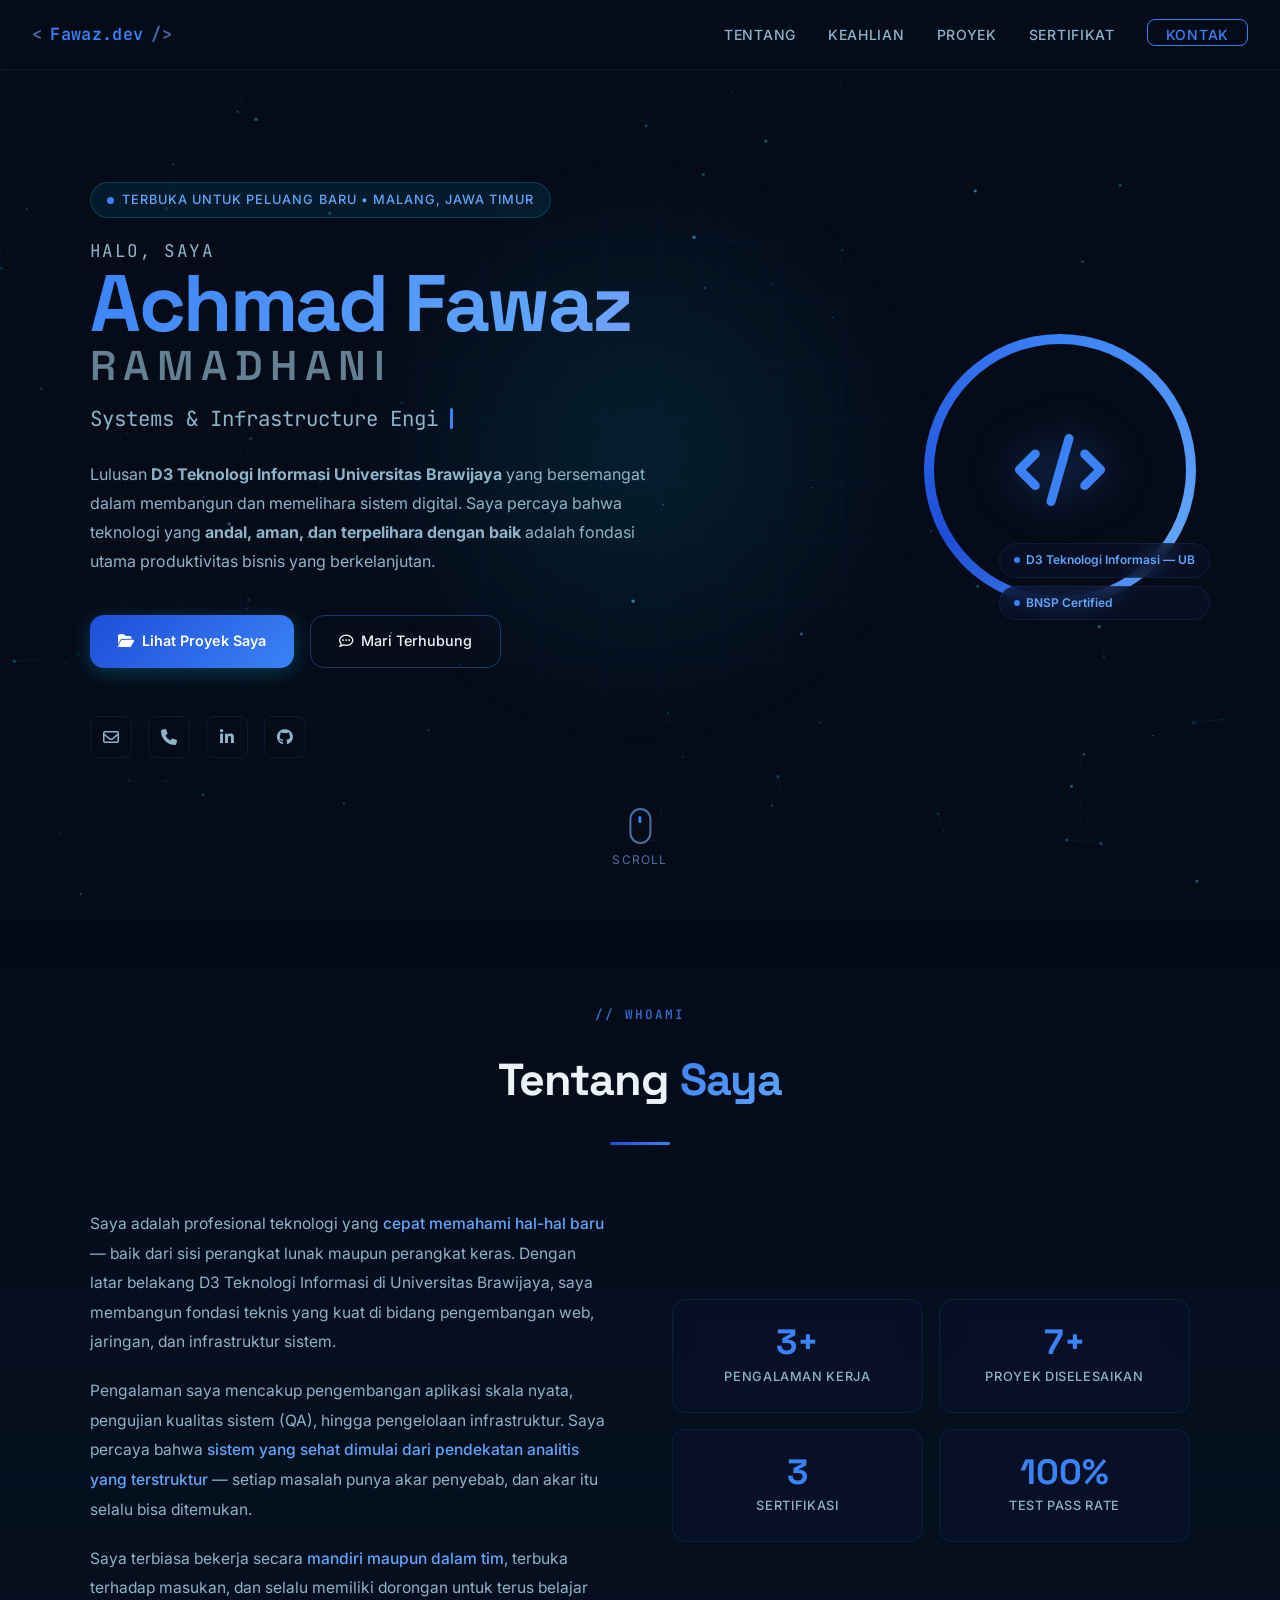
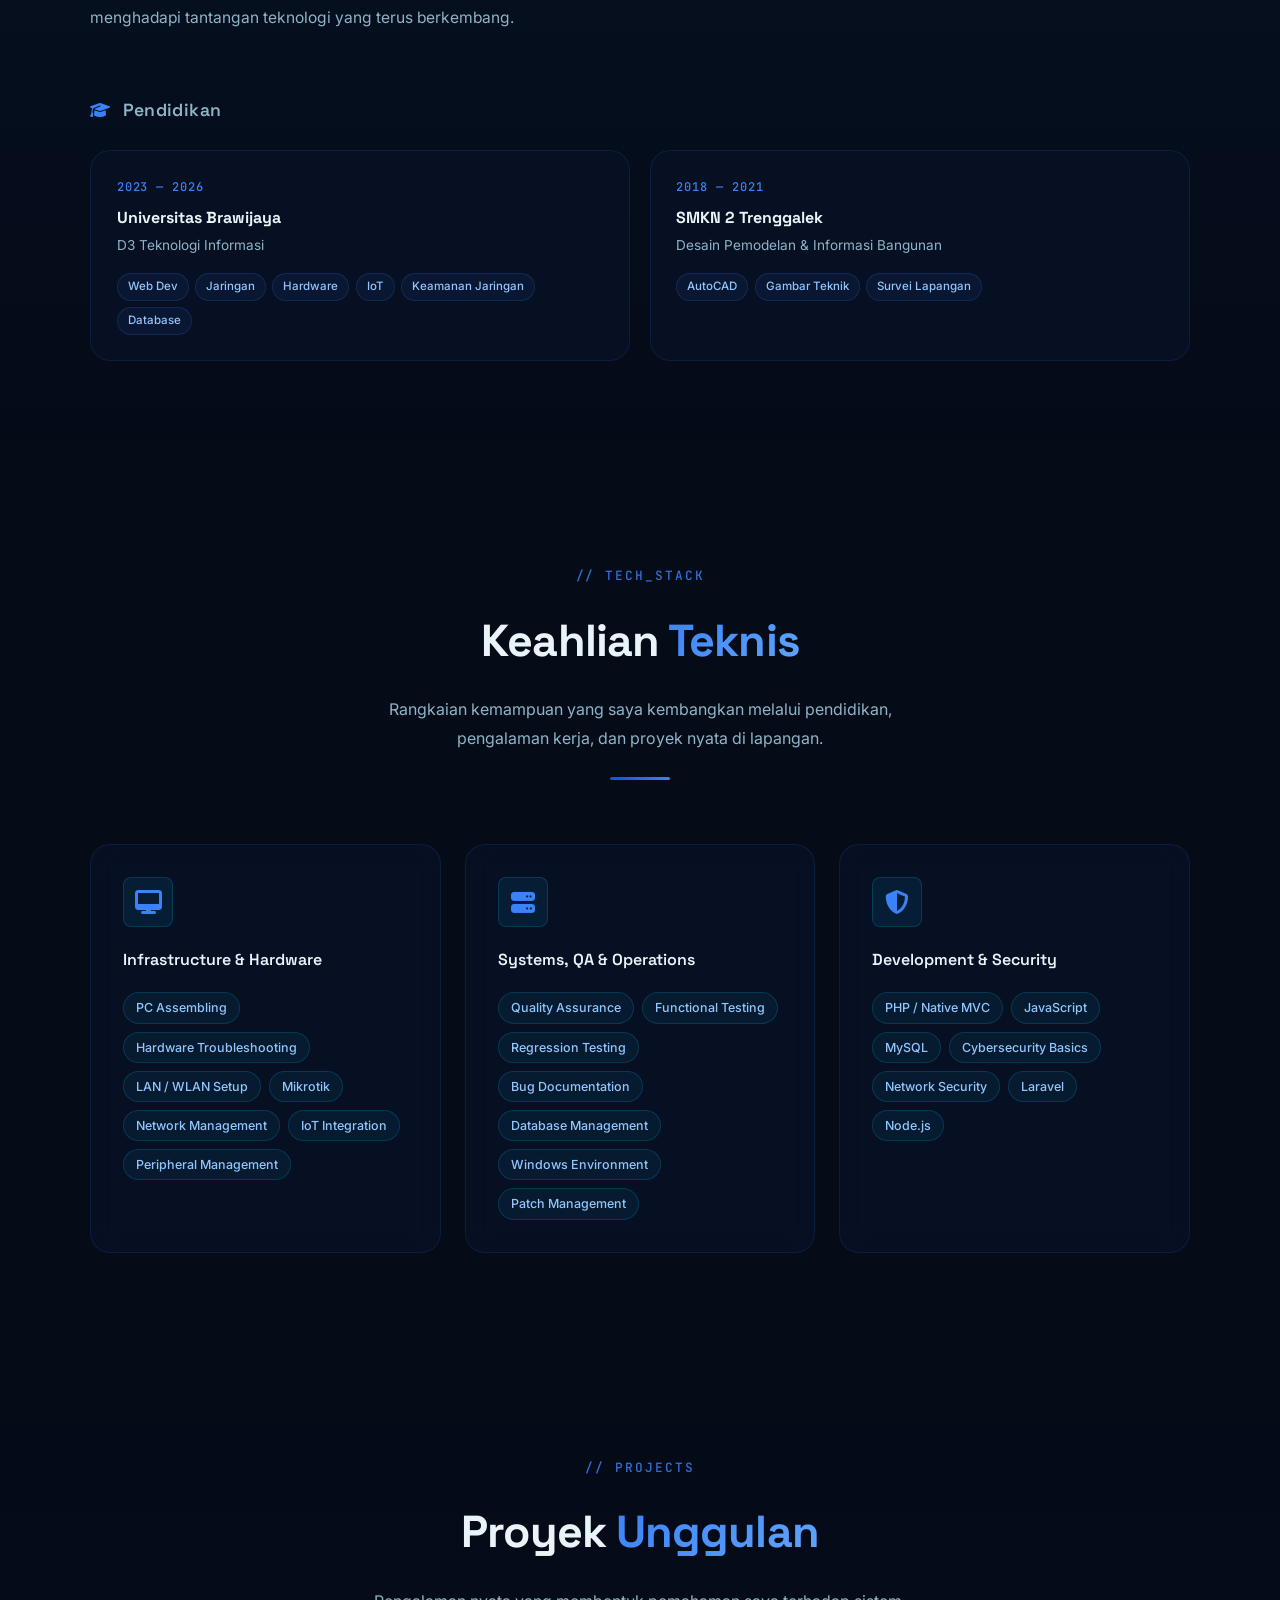
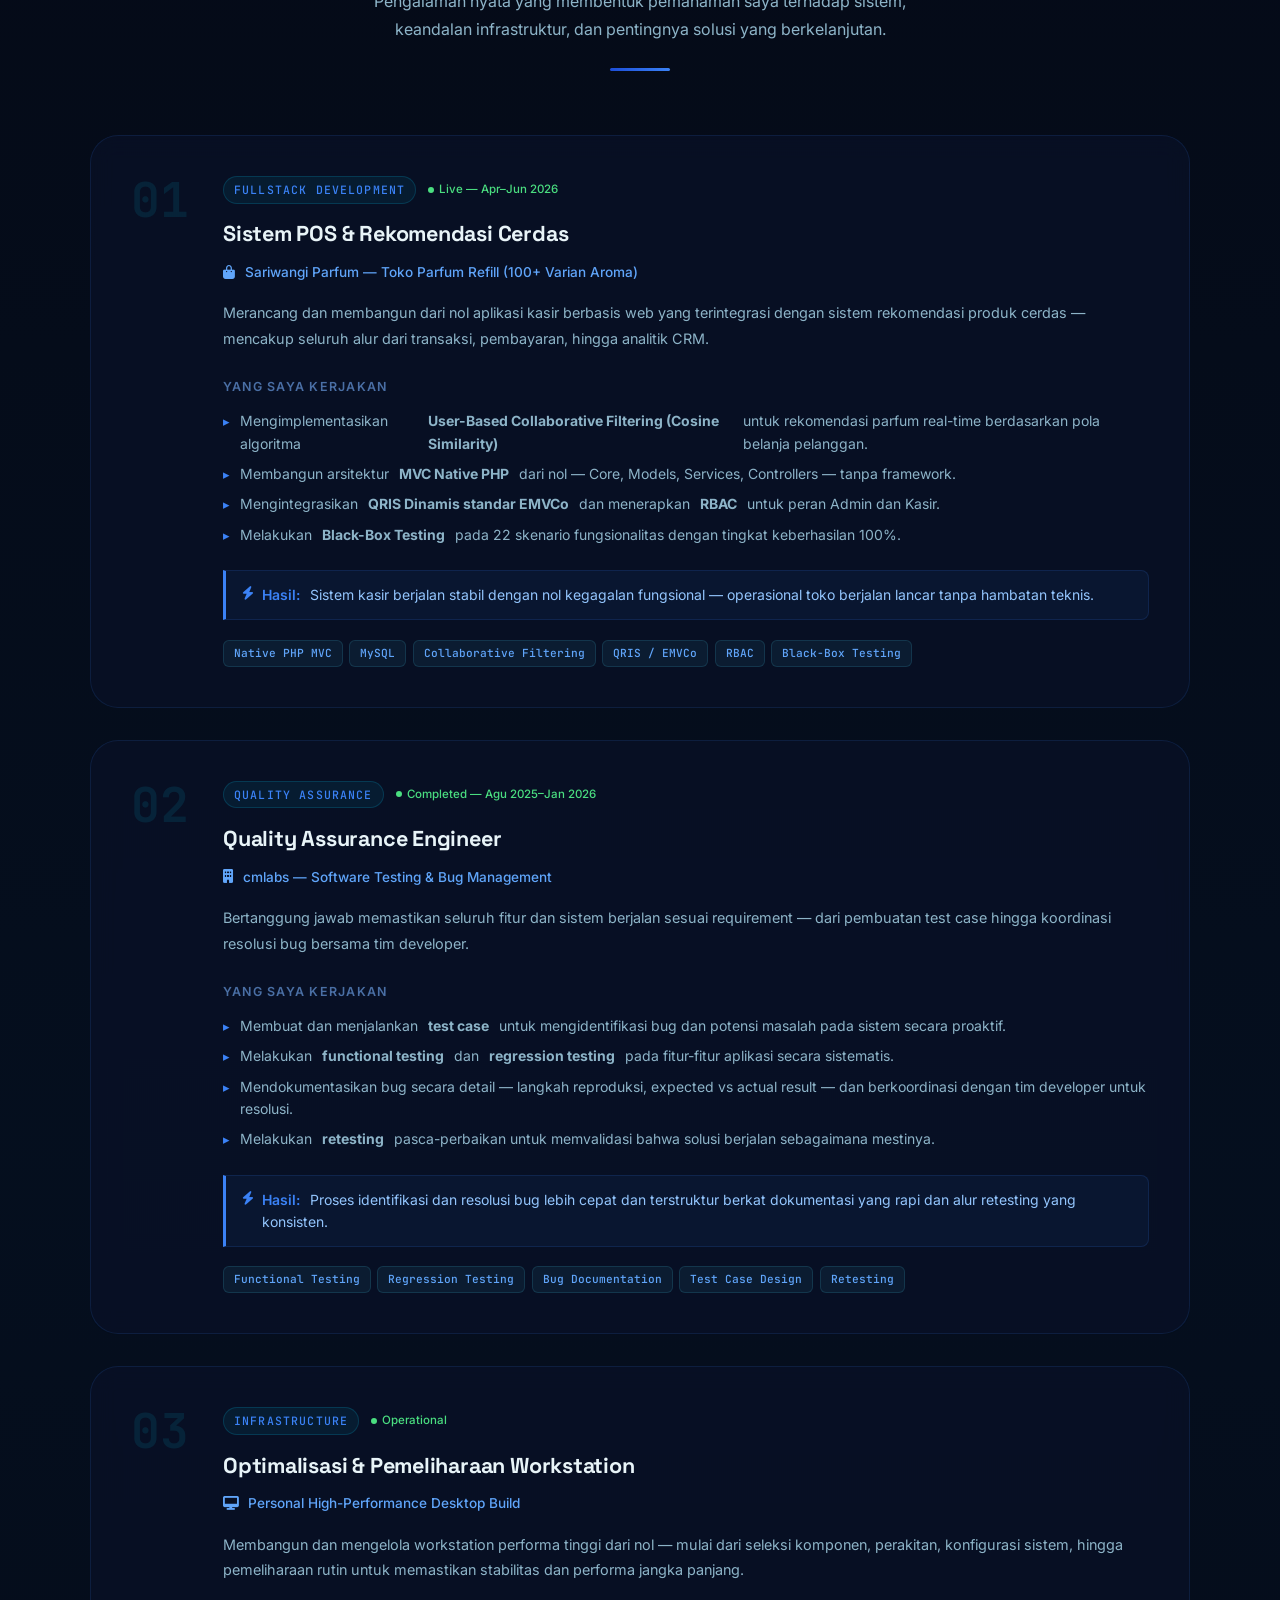
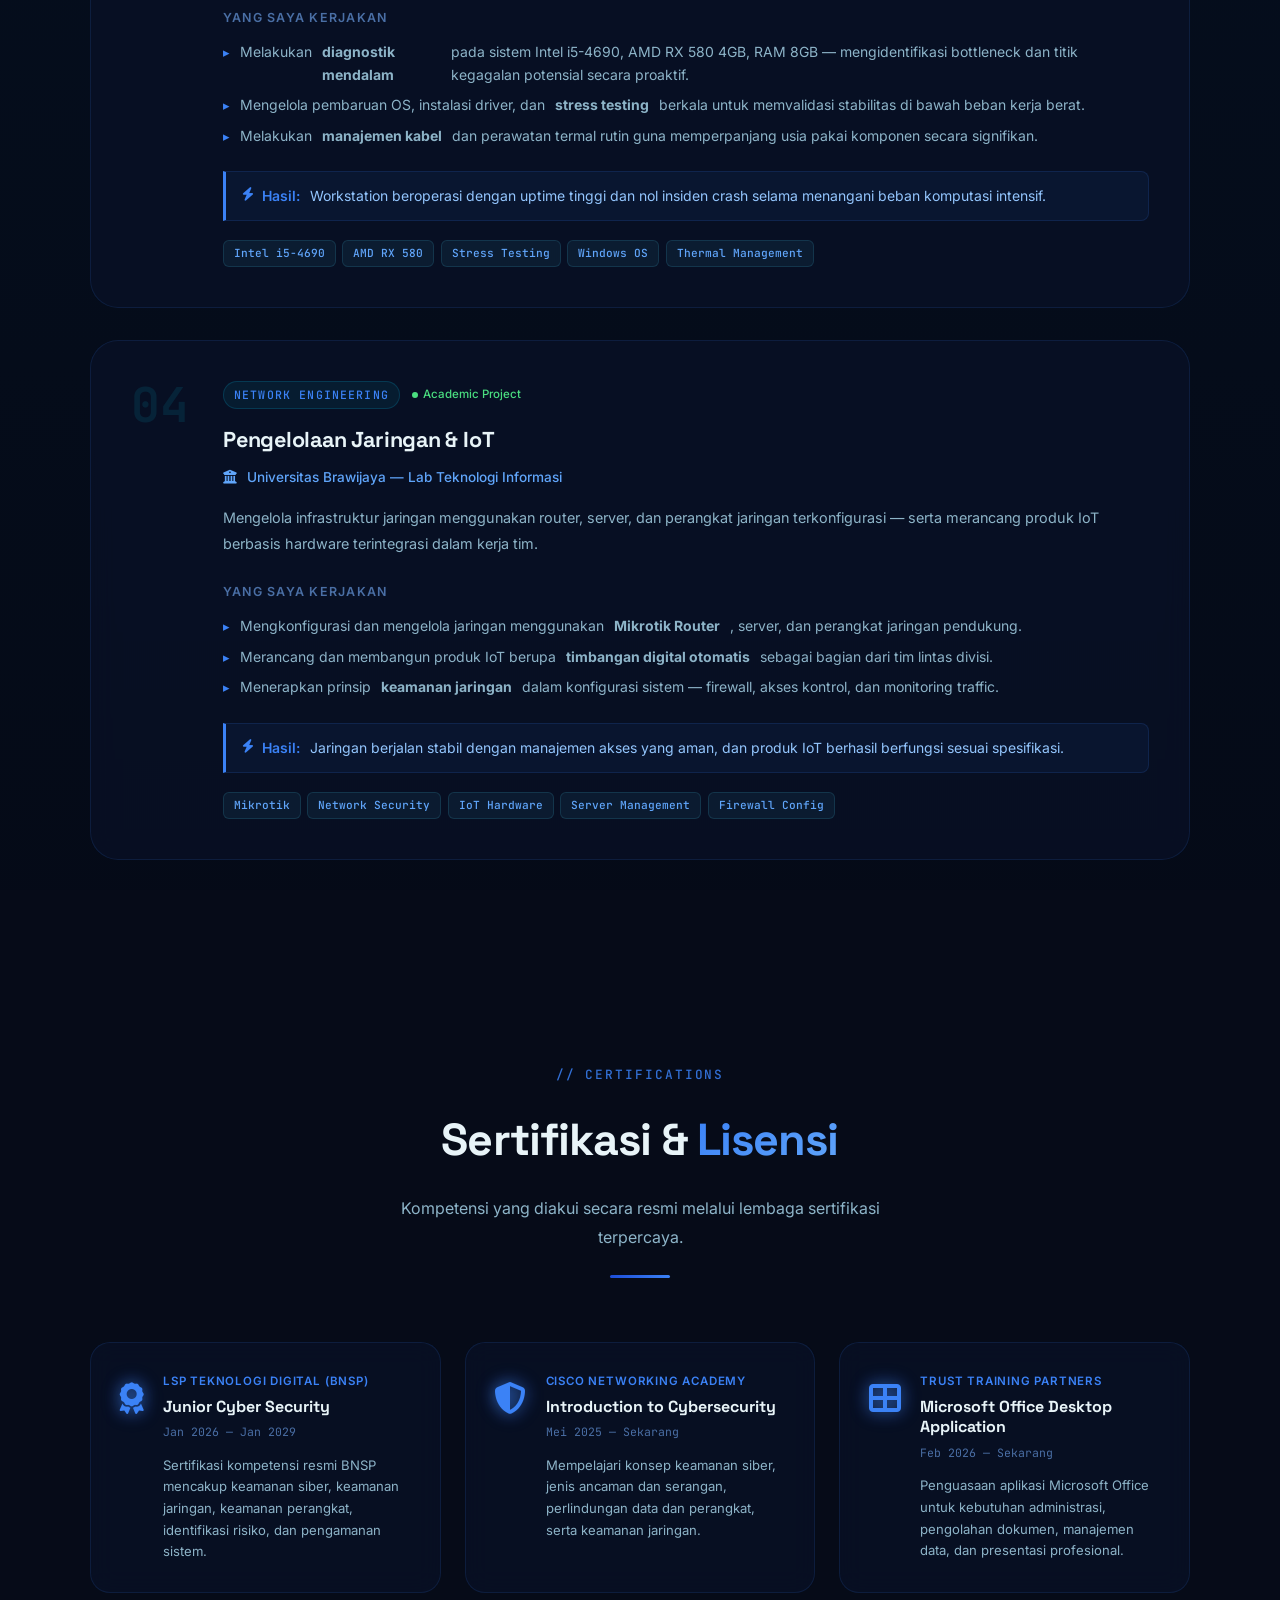
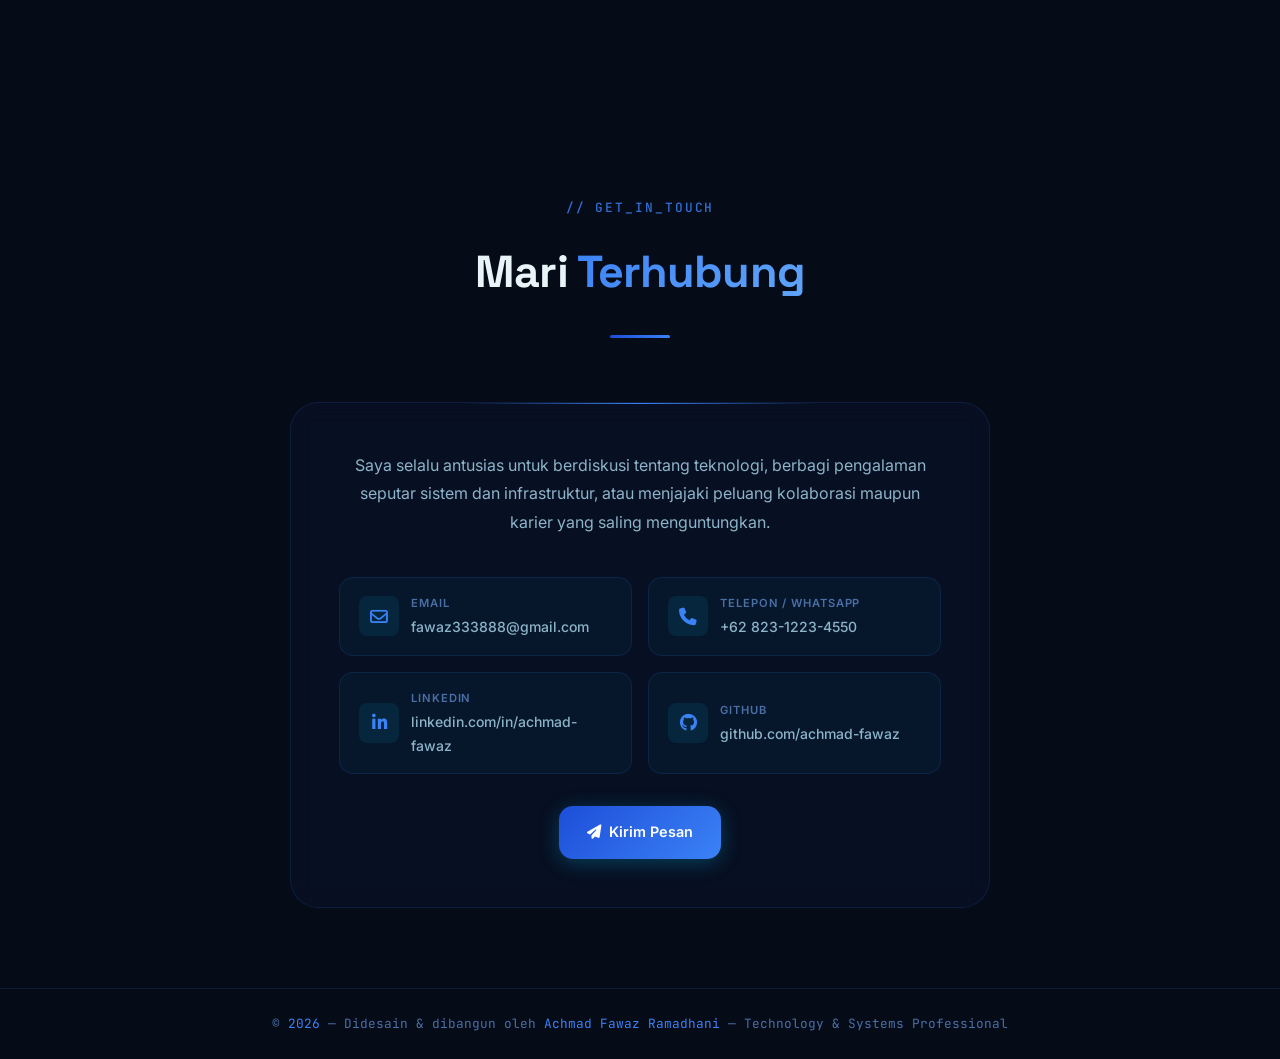
==== index.html @ ac70659c "Initial portfolio deployment" ====
<!DOCTYPE html>
<html lang="id">
<head>
  <meta charset="UTF-8" />
  <meta name="viewport" content="width=device-width, initial-scale=1.0" />
  <meta name="description" content="Achmad Fawaz Ramadhani — Technology & Systems Professional. D3 Teknologi Informasi Universitas Brawijaya. Berpengalaman dalam pengembangan sistem, QA, infrastruktur, dan solusi digital." />
  <meta name="keywords" content="Achmad Fawaz Ramadhani, Technology Professional, System Engineer, QA, Web Developer, Infrastructure, Cybersecurity, Portfolio" />
  <meta property="og:title" content="Achmad Fawaz Ramadhani | Technology & Systems Professional" />
  <meta property="og:description" content="Membangun, memelihara, dan mengoptimalkan sistem teknologi untuk kebutuhan bisnis modern." />
  <title>Achmad Fawaz Ramadhani | Technology & Systems Professional</title>
  <link rel="stylesheet" href="style.css" />
  <!-- Font Awesome 6 Free -->
  <link rel="stylesheet" href="https://cdnjs.cloudflare.com/ajax/libs/font-awesome/6.5.2/css/all.min.css" crossorigin="anonymous" referrerpolicy="no-referrer" />
  <link rel="preconnect" href="https://fonts.googleapis.com" />
  <link rel="preconnect" href="https://fonts.gstatic.com" crossorigin />
</head>
<body>

  <canvas id="particles-canvas" aria-hidden="true"></canvas>
  <div class="grid-overlay" aria-hidden="true"></div>

  <div class="main-wrapper">

    <!-- ==============================
         NAVIGATION
         ============================== -->
    <nav class="navbar" role="navigation" aria-label="Main navigation">
      <a href="#hero" class="nav-logo" id="nav-logo">
        <span class="logo-bracket">&lt;</span>
        Fawaz.dev
        <span class="logo-bracket">/&gt;</span>
      </a>

      <ul class="nav-links" id="nav-links">
        <li><a href="#about"   id="nav-about">Tentang</a></li>
        <li><a href="#skills"  id="nav-skills">Keahlian</a></li>
        <li><a href="#projects" id="nav-projects">Proyek</a></li>
        <li><a href="#certs"   id="nav-certs">Sertifikat</a></li>
        <li><a href="#contact" class="nav-cta" id="nav-contact">Kontak</a></li>
      </ul>

      <button class="menu-toggle" id="menu-toggle" aria-label="Toggle mobile menu" aria-expanded="false">
        <span></span><span></span><span></span>
      </button>
    </nav>

    <!-- ==============================
         HERO SECTION
         ============================== -->
    <section id="hero" class="hero" aria-label="Hero section">
      <div class="hero-glow" aria-hidden="true"></div>

      <div class="hero-container">
        <div class="hero-content">

          <div class="hero-badge" id="hero-badge">
            <span class="dot" aria-hidden="true"></span>
            Terbuka untuk Peluang Baru &bull; Malang, Jawa Timur
          </div>

          <h1 class="hero-name" id="hero-name" aria-label="Achmad Fawaz Ramadhani">
            <span class="name-greeting">Halo, Saya</span>
            <span class="name-first">Achmad Fawaz</span>
            <span class="name-last">Ramadhani</span>
          </h1>

          <div class="hero-title-wrapper" id="hero-title-wrapper">
            <span class="hero-title" id="typing-text" aria-live="polite"></span>
            <span class="typing-cursor" aria-hidden="true"></span>
          </div>

          <p class="hero-description" id="hero-description">
            Lulusan <strong>D3 Teknologi Informasi Universitas Brawijaya</strong> yang
            bersemangat dalam membangun dan memelihara sistem digital. Saya percaya
            bahwa teknologi yang <strong>andal, aman, dan terpelihara dengan baik</strong>
            adalah fondasi utama produktivitas bisnis yang berkelanjutan.
          </p>

          <div class="hero-actions" id="hero-actions">
            <a href="#projects" class="btn-primary" id="btn-view-projects">
              <i class="fa-solid fa-folder-open"></i>
              Lihat Proyek Saya
            </a>
            <a href="#contact" class="btn-secondary" id="btn-contact">
              <i class="fa-regular fa-comment-dots"></i>
              Mari Terhubung
            </a>
          </div>

          <div class="hero-socials" id="hero-socials">
            <a href="mailto:fawaz333888@gmail.com"
               class="social-link" id="social-email" aria-label="Email" title="Email">
              <i class="fa-regular fa-envelope"></i>
            </a>
            <a href="tel:+6282312234550"
               class="social-link" id="social-phone" aria-label="Telepon" title="Telepon / WhatsApp">
              <i class="fa-solid fa-phone"></i>
            </a>
            <a href="https://linkedin.com" target="_blank" rel="noopener noreferrer"
               class="social-link" id="social-linkedin" aria-label="LinkedIn" title="LinkedIn">
              <i class="fa-brands fa-linkedin-in"></i>
            </a>
            <a href="https://github.com" target="_blank" rel="noopener noreferrer"
               class="social-link" id="social-github" aria-label="GitHub" title="GitHub">
              <i class="fa-brands fa-github"></i>
            </a>
          </div>
        </div>

        <!-- Avatar -->
        <div class="hero-avatar-wrapper" aria-hidden="true">
          <div class="hero-avatar">
            <div class="avatar-ring"></div>
            <div class="avatar-inner">
              <i class="fa-solid fa-code avatar-icon-fa"></i>
            </div>
            <div class="hero-stats">
              <div class="stat-pill">
                <span class="stat-dot"></span>
                D3 Teknologi Informasi — UB
              </div>
              <div class="stat-pill">
                <span class="stat-dot"></span>
                BNSP Certified
              </div>
            </div>
          </div>
        </div>
      </div>

      <div class="scroll-indicator" aria-hidden="true">
        <div class="scroll-mouse"><div class="scroll-wheel"></div></div>
        <span>Scroll</span>
      </div>
    </section>

    <!-- ==============================
         ABOUT SECTION
         ============================== -->
    <section id="about" aria-label="About section">
      <div class="container">
        <div class="section-header reveal">
          <span class="section-label">// whoami</span>
          <h2 class="section-title">Tentang <span>Saya</span></h2>
          <div class="section-divider"></div>
        </div>

        <div class="about-grid">
          <div class="about-text reveal reveal-delay-1">
            <p>
              Saya adalah profesional teknologi yang
              <span class="about-highlight">cepat memahami hal-hal baru</span>
              — baik dari sisi perangkat lunak maupun perangkat keras. Dengan latar belakang
              D3 Teknologi Informasi di Universitas Brawijaya, saya membangun fondasi
              teknis yang kuat di bidang pengembangan web, jaringan, dan infrastruktur sistem.
            </p>
            <p>
              Pengalaman saya mencakup pengembangan aplikasi skala nyata, pengujian kualitas
              sistem (QA), hingga pengelolaan infrastruktur. Saya percaya bahwa
              <span class="about-highlight">sistem yang sehat dimulai dari pendekatan
              analitis yang terstruktur</span> — setiap masalah punya akar penyebab,
              dan akar itu selalu bisa ditemukan.
            </p>
            <p>
              Saya terbiasa bekerja secara <span class="about-highlight">mandiri maupun
              dalam tim</span>, terbuka terhadap masukan, dan selalu memiliki dorongan
              untuk terus belajar menghadapi tantangan teknologi yang terus berkembang.
            </p>
          </div>

          <div class="about-stats reveal reveal-delay-2">
            <div class="stat-card" id="stat-exp">
              <div class="stat-number" data-count="3" data-suffix="+">0+</div>
              <div class="stat-label">Pengalaman Kerja</div>
            </div>
            <div class="stat-card" id="stat-projects-count">
              <div class="stat-number" data-count="7" data-suffix="+">0+</div>
              <div class="stat-label">Proyek Diselesaikan</div>
            </div>
            <div class="stat-card" id="stat-certs">
              <div class="stat-number" data-count="3" data-suffix="">0</div>
              <div class="stat-label">Sertifikasi</div>
            </div>
            <div class="stat-card" id="stat-test">
              <div class="stat-number" data-count="100" data-suffix="%">0%</div>
              <div class="stat-label">Test Pass Rate</div>
            </div>
          </div>
        </div>

        <!-- Education -->
        <div class="edu-section reveal reveal-delay-3">
          <h3 class="edu-title">
            <i class="fa-solid fa-graduation-cap"></i>
            Pendidikan
          </h3>
          <div class="edu-grid">
            <div class="edu-card" id="edu-ub">
              <div class="edu-period">2023 — 2026</div>
              <div class="edu-name">Universitas Brawijaya</div>
              <div class="edu-major">D3 Teknologi Informasi</div>
              <div class="edu-tags">
                <span class="edu-tag">Web Dev</span>
                <span class="edu-tag">Jaringan</span>
                <span class="edu-tag">Hardware</span>
                <span class="edu-tag">IoT</span>
                <span class="edu-tag">Keamanan Jaringan</span>
                <span class="edu-tag">Database</span>
              </div>
            </div>
            <div class="edu-card" id="edu-smk">
              <div class="edu-period">2018 — 2021</div>
              <div class="edu-name">SMKN 2 Trenggalek</div>
              <div class="edu-major">Desain Pemodelan &amp; Informasi Bangunan</div>
              <div class="edu-tags">
                <span class="edu-tag">AutoCAD</span>
                <span class="edu-tag">Gambar Teknik</span>
                <span class="edu-tag">Survei Lapangan</span>
              </div>
            </div>
          </div>
        </div>
      </div>
    </section>

    <!-- ==============================
         SKILLS SECTION
         ============================== -->
    <section id="skills" aria-label="Technical skills section">
      <div class="container">
        <div class="section-header reveal">
          <span class="section-label">// tech_stack</span>
          <h2 class="section-title">Keahlian <span>Teknis</span></h2>
          <p class="section-subtitle">
            Rangkaian kemampuan yang saya kembangkan melalui pendidikan, pengalaman
            kerja, dan proyek nyata di lapangan.
          </p>
          <div class="section-divider"></div>
        </div>

        <div class="skills-grid">

          <div class="skill-category reveal reveal-delay-1" id="skill-hardware">
            <div class="skill-cat-icon">
              <i class="fa-solid fa-desktop"></i>
            </div>
            <h3 class="skill-cat-title">Infrastructure &amp; Hardware</h3>
            <div class="skill-tags">
              <span class="skill-tag">PC Assembling</span>
              <span class="skill-tag">Hardware Troubleshooting</span>
              <span class="skill-tag">LAN / WLAN Setup</span>
              <span class="skill-tag">Mikrotik</span>
              <span class="skill-tag">Network Management</span>
              <span class="skill-tag">IoT Integration</span>
              <span class="skill-tag">Peripheral Management</span>
            </div>
          </div>

          <div class="skill-category reveal reveal-delay-2" id="skill-ops">
            <div class="skill-cat-icon">
              <i class="fa-solid fa-server"></i>
            </div>
            <h3 class="skill-cat-title">Systems, QA &amp; Operations</h3>
            <div class="skill-tags">
              <span class="skill-tag">Quality Assurance</span>
              <span class="skill-tag">Functional Testing</span>
              <span class="skill-tag">Regression Testing</span>
              <span class="skill-tag">Bug Documentation</span>
              <span class="skill-tag">Database Management</span>
              <span class="skill-tag">Windows Environment</span>
              <span class="skill-tag">Patch Management</span>
            </div>
          </div>

          <div class="skill-category reveal reveal-delay-3" id="skill-dev">
            <div class="skill-cat-icon">
              <i class="fa-solid fa-shield-halved"></i>
            </div>
            <h3 class="skill-cat-title">Development &amp; Security</h3>
            <div class="skill-tags">
              <span class="skill-tag">PHP / Native MVC</span>
              <span class="skill-tag">JavaScript</span>
              <span class="skill-tag">MySQL</span>
              <span class="skill-tag">Cybersecurity Basics</span>
              <span class="skill-tag">Network Security</span>
              <span class="skill-tag">Laravel</span>
              <span class="skill-tag">Node.js</span>
            </div>
          </div>

        </div>
      </div>
    </section>

    <!-- ==============================
         PROJECTS SECTION
         ============================== -->
    <section id="projects" aria-label="Projects section">
      <div class="container">
        <div class="section-header reveal">
          <span class="section-label">// projects</span>
          <h2 class="section-title">Proyek <span>Unggulan</span></h2>
          <p class="section-subtitle">
            Pengalaman nyata yang membentuk pemahaman saya terhadap sistem,
            keandalan infrastruktur, dan pentingnya solusi yang berkelanjutan.
          </p>
          <div class="section-divider"></div>
        </div>

        <div class="projects-grid">

          <!-- PROJECT 1 -->
          <article class="project-card reveal reveal-delay-1" id="project-pos">
            <div class="project-number" aria-hidden="true">01</div>
            <div class="project-content">
              <div class="project-meta">
                <span class="project-category">Fullstack Development</span>
                <span class="project-status">
                  <span class="status-dot"></span>
                  Live — Apr–Jun 2026
                </span>
              </div>
              <h3 class="project-title">Sistem POS &amp; Rekomendasi Cerdas</h3>
              <p class="project-client">
                <i class="fa-solid fa-bag-shopping"></i>
                Sariwangi Parfum — Toko Parfum Refill (100+ Varian Aroma)
              </p>
              <p class="project-description">
                Merancang dan membangun dari nol aplikasi kasir berbasis web yang terintegrasi
                dengan sistem rekomendasi produk cerdas — mencakup seluruh alur dari
                transaksi, pembayaran, hingga analitik CRM.
              </p>
              <div class="project-responsibilities">
                <p class="responsibilities-title">Yang Saya Kerjakan</p>
                <ul class="responsibility-list">
                  <li>Mengimplementasikan algoritma <strong>User-Based Collaborative Filtering (Cosine Similarity)</strong> untuk rekomendasi parfum real-time berdasarkan pola belanja pelanggan.</li>
                  <li>Membangun arsitektur <strong>MVC Native PHP</strong> dari nol — Core, Models, Services, Controllers — tanpa framework.</li>
                  <li>Mengintegrasikan <strong>QRIS Dinamis standar EMVCo</strong> dan menerapkan <strong>RBAC</strong> untuk peran Admin dan Kasir.</li>
                  <li>Melakukan <strong>Black-Box Testing</strong> pada 22 skenario fungsionalitas dengan tingkat keberhasilan 100%.</li>
                </ul>
              </div>
              <div class="project-impact">
                <i class="fa-solid fa-bolt"></i>
                <span><span class="impact-label">Hasil:</span> Sistem kasir berjalan stabil dengan nol kegagalan fungsional — operasional toko berjalan lancar tanpa hambatan teknis.</span>
              </div>
              <div class="project-tech">
                <span class="tech-badge">Native PHP MVC</span>
                <span class="tech-badge">MySQL</span>
                <span class="tech-badge">Collaborative Filtering</span>
                <span class="tech-badge">QRIS / EMVCo</span>
                <span class="tech-badge">RBAC</span>
                <span class="tech-badge">Black-Box Testing</span>
              </div>
            </div>
          </article>

          <!-- PROJECT 2 -->
          <article class="project-card reveal reveal-delay-2" id="project-qa">
            <div class="project-number" aria-hidden="true">02</div>
            <div class="project-content">
              <div class="project-meta">
                <span class="project-category">Quality Assurance</span>
                <span class="project-status">
                  <span class="status-dot"></span>
                  Completed — Agu 2025–Jan 2026
                </span>
              </div>
              <h3 class="project-title">Quality Assurance Engineer</h3>
              <p class="project-client">
                <i class="fa-solid fa-building"></i>
                cmlabs — Software Testing &amp; Bug Management
              </p>
              <p class="project-description">
                Bertanggung jawab memastikan seluruh fitur dan sistem berjalan sesuai
                requirement — dari pembuatan test case hingga koordinasi resolusi bug
                bersama tim developer.
              </p>
              <div class="project-responsibilities">
                <p class="responsibilities-title">Yang Saya Kerjakan</p>
                <ul class="responsibility-list">
                  <li>Membuat dan menjalankan <strong>test case</strong> untuk mengidentifikasi bug dan potensi masalah pada sistem secara proaktif.</li>
                  <li>Melakukan <strong>functional testing</strong> dan <strong>regression testing</strong> pada fitur-fitur aplikasi secara sistematis.</li>
                  <li>Mendokumentasikan bug secara detail — langkah reproduksi, expected vs actual result — dan berkoordinasi dengan tim developer untuk resolusi.</li>
                  <li>Melakukan <strong>retesting</strong> pasca-perbaikan untuk memvalidasi bahwa solusi berjalan sebagaimana mestinya.</li>
                </ul>
              </div>
              <div class="project-impact">
                <i class="fa-solid fa-bolt"></i>
                <span><span class="impact-label">Hasil:</span> Proses identifikasi dan resolusi bug lebih cepat dan terstruktur berkat dokumentasi yang rapi dan alur retesting yang konsisten.</span>
              </div>
              <div class="project-tech">
                <span class="tech-badge">Functional Testing</span>
                <span class="tech-badge">Regression Testing</span>
                <span class="tech-badge">Bug Documentation</span>
                <span class="tech-badge">Test Case Design</span>
                <span class="tech-badge">Retesting</span>
              </div>
            </div>
          </article>

          <!-- PROJECT 3 -->
          <article class="project-card reveal reveal-delay-3" id="project-hardware">
            <div class="project-number" aria-hidden="true">03</div>
            <div class="project-content">
              <div class="project-meta">
                <span class="project-category">Infrastructure</span>
                <span class="project-status">
                  <span class="status-dot"></span>
                  Operational
                </span>
              </div>
              <h3 class="project-title">Optimalisasi &amp; Pemeliharaan Workstation</h3>
              <p class="project-client">
                <i class="fa-solid fa-desktop"></i>
                Personal High-Performance Desktop Build
              </p>
              <p class="project-description">
                Membangun dan mengelola workstation performa tinggi dari nol — mulai dari
                seleksi komponen, perakitan, konfigurasi sistem, hingga pemeliharaan rutin
                untuk memastikan stabilitas dan performa jangka panjang.
              </p>
              <div class="project-responsibilities">
                <p class="responsibilities-title">Yang Saya Kerjakan</p>
                <ul class="responsibility-list">
                  <li>Melakukan <strong>diagnostik mendalam</strong> pada sistem Intel i5-4690, AMD RX 580 4GB, RAM 8GB — mengidentifikasi bottleneck dan titik kegagalan potensial secara proaktif.</li>
                  <li>Mengelola pembaruan OS, instalasi driver, dan <strong>stress testing</strong> berkala untuk memvalidasi stabilitas di bawah beban kerja berat.</li>
                  <li>Melakukan <strong>manajemen kabel</strong> dan perawatan termal rutin guna memperpanjang usia pakai komponen secara signifikan.</li>
                </ul>
              </div>
              <div class="project-impact">
                <i class="fa-solid fa-bolt"></i>
                <span><span class="impact-label">Hasil:</span> Workstation beroperasi dengan uptime tinggi dan nol insiden crash selama menangani beban komputasi intensif.</span>
              </div>
              <div class="project-tech">
                <span class="tech-badge">Intel i5-4690</span>
                <span class="tech-badge">AMD RX 580</span>
                <span class="tech-badge">Stress Testing</span>
                <span class="tech-badge">Windows OS</span>
                <span class="tech-badge">Thermal Management</span>
              </div>
            </div>
          </article>

          <!-- PROJECT 4 -->
          <article class="project-card reveal reveal-delay-4" id="project-network">
            <div class="project-number" aria-hidden="true">04</div>
            <div class="project-content">
              <div class="project-meta">
                <span class="project-category">Network Engineering</span>
                <span class="project-status">
                  <span class="status-dot"></span>
                  Academic Project
                </span>
              </div>
              <h3 class="project-title">Pengelolaan Jaringan &amp; IoT</h3>
              <p class="project-client">
                <i class="fa-solid fa-building-columns"></i>
                Universitas Brawijaya — Lab Teknologi Informasi
              </p>
              <p class="project-description">
                Mengelola infrastruktur jaringan menggunakan router, server, dan perangkat
                jaringan terkonfigurasi — serta merancang produk IoT berbasis hardware
                terintegrasi dalam kerja tim.
              </p>
              <div class="project-responsibilities">
                <p class="responsibilities-title">Yang Saya Kerjakan</p>
                <ul class="responsibility-list">
                  <li>Mengkonfigurasi dan mengelola jaringan menggunakan <strong>Mikrotik Router</strong>, server, dan perangkat jaringan pendukung.</li>
                  <li>Merancang dan membangun produk IoT berupa <strong>timbangan digital otomatis</strong> sebagai bagian dari tim lintas divisi.</li>
                  <li>Menerapkan prinsip <strong>keamanan jaringan</strong> dalam konfigurasi sistem — firewall, akses kontrol, dan monitoring traffic.</li>
                </ul>
              </div>
              <div class="project-impact">
                <i class="fa-solid fa-bolt"></i>
                <span><span class="impact-label">Hasil:</span> Jaringan berjalan stabil dengan manajemen akses yang aman, dan produk IoT berhasil berfungsi sesuai spesifikasi.</span>
              </div>
              <div class="project-tech">
                <span class="tech-badge">Mikrotik</span>
                <span class="tech-badge">Network Security</span>
                <span class="tech-badge">IoT Hardware</span>
                <span class="tech-badge">Server Management</span>
                <span class="tech-badge">Firewall Config</span>
              </div>
            </div>
          </article>

        </div>
      </div>
    </section>

    <!-- ==============================
         CERTIFICATIONS SECTION
         ============================== -->
    <section id="certs" aria-label="Certifications section">
      <div class="container">
        <div class="section-header reveal">
          <span class="section-label">// certifications</span>
          <h2 class="section-title">Sertifikasi &amp; <span>Lisensi</span></h2>
          <p class="section-subtitle">
            Kompetensi yang diakui secara resmi melalui lembaga sertifikasi terpercaya.
          </p>
          <div class="section-divider"></div>
        </div>

        <div class="certs-grid">

          <div class="cert-card reveal reveal-delay-1" id="cert-bnsp">
            <div class="cert-icon">
              <i class="fa-solid fa-award"></i>
            </div>
            <div class="cert-content">
              <div class="cert-issuer">LSP Teknologi Digital (BNSP)</div>
              <div class="cert-name">Junior Cyber Security</div>
              <div class="cert-period">Jan 2026 — Jan 2029</div>
              <p class="cert-desc">
                Sertifikasi kompetensi resmi BNSP mencakup keamanan siber, keamanan
                jaringan, keamanan perangkat, identifikasi risiko, dan pengamanan sistem.
              </p>
            </div>
          </div>

          <div class="cert-card reveal reveal-delay-2" id="cert-cisco">
            <div class="cert-icon">
              <i class="fa-solid fa-shield-halved"></i>
            </div>
            <div class="cert-content">
              <div class="cert-issuer">Cisco Networking Academy</div>
              <div class="cert-name">Introduction to Cybersecurity</div>
              <div class="cert-period">Mei 2025 — Sekarang</div>
              <p class="cert-desc">
                Mempelajari konsep keamanan siber, jenis ancaman dan serangan,
                perlindungan data dan perangkat, serta keamanan jaringan.
              </p>
            </div>
          </div>

          <div class="cert-card reveal reveal-delay-3" id="cert-msoffice">
            <div class="cert-icon">
              <i class="fa-solid fa-table-cells-large"></i>
            </div>
            <div class="cert-content">
              <div class="cert-issuer">Trust Training Partners</div>
              <div class="cert-name">Microsoft Office Desktop Application</div>
              <div class="cert-period">Feb 2026 — Sekarang</div>
              <p class="cert-desc">
                Penguasaan aplikasi Microsoft Office untuk kebutuhan administrasi,
                pengolahan dokumen, manajemen data, dan presentasi profesional.
              </p>
            </div>
          </div>

        </div>
      </div>
    </section>

    <!-- ==============================
         CONTACT SECTION
         ============================== -->
    <section id="contact" aria-label="Contact section">
      <div class="container">
        <div class="section-header reveal">
          <span class="section-label">// get_in_touch</span>
          <h2 class="section-title">Mari <span>Terhubung</span></h2>
          <div class="section-divider"></div>
        </div>

        <div class="contact-wrapper">
          <div class="contact-card reveal reveal-delay-1">
            <p class="contact-tagline">
              Saya selalu antusias untuk berdiskusi tentang teknologi, berbagi
              pengalaman seputar sistem dan infrastruktur, atau menjajaki peluang
              kolaborasi maupun karier yang saling menguntungkan.
            </p>

            <div class="contact-links">
              <a href="mailto:fawaz333888@gmail.com" class="contact-item" id="contact-email">
                <div class="contact-item-icon">
                  <i class="fa-regular fa-envelope"></i>
                </div>
                <div>
                  <div class="contact-item-label">Email</div>
                  <div class="contact-item-value">fawaz333888@gmail.com</div>
                </div>
              </a>

              <a href="tel:+6282312234550" class="contact-item" id="contact-phone">
                <div class="contact-item-icon">
                  <i class="fa-solid fa-phone"></i>
                </div>
                <div>
                  <div class="contact-item-label">Telepon / WhatsApp</div>
                  <div class="contact-item-value">+62 823-1223-4550</div>
                </div>
              </a>

              <a href="https://linkedin.com" target="_blank" rel="noopener noreferrer"
                 class="contact-item" id="contact-linkedin">
                <div class="contact-item-icon">
                  <i class="fa-brands fa-linkedin-in"></i>
                </div>
                <div>
                  <div class="contact-item-label">LinkedIn</div>
                  <div class="contact-item-value">linkedin.com/in/achmad-fawaz</div>
                </div>
              </a>

              <a href="https://github.com" target="_blank" rel="noopener noreferrer"
                 class="contact-item" id="contact-github">
                <div class="contact-item-icon">
                  <i class="fa-brands fa-github"></i>
                </div>
                <div>
                  <div class="contact-item-label">GitHub</div>
                  <div class="contact-item-value">github.com/achmad-fawaz</div>
                </div>
              </a>
            </div>

            <a href="mailto:fawaz333888@gmail.com" class="btn-primary" id="btn-send-email"
               style="display:inline-flex; margin: 0 auto;">
              <i class="fa-solid fa-paper-plane"></i>
              Kirim Pesan
            </a>
          </div>
        </div>
      </div>
    </section>

    <!-- ==============================
         FOOTER
         ============================== -->
    <footer role="contentinfo">
      <p>
        &copy; <span id="footer-year"></span> &mdash;
        Didesain &amp; dibangun oleh
        <span>Achmad Fawaz Ramadhani</span>
        &mdash; Technology &amp; Systems Professional
      </p>
    </footer>

  </div><!-- /main-wrapper -->

  <script src="script.js"></script>
  <script>
    document.getElementById('footer-year').textContent = new Date().getFullYear();
  </script>

</body>
</html>
---- style.css ----
/* =========================================
   IT SUPPORT PORTFOLIO — PREMIUM STYLESHEET
   ========================================= */

@import url('https://fonts.googleapis.com/css2?family=Inter:wght@300;400;500;600;700&family=Space+Grotesk:wght@400;500;600;700&family=JetBrains+Mono:wght@400;500&display=swap');

/* === CSS VARIABLES === */
:root {
  --bg-primary: #060b18;
  --bg-secondary: #090f1e;
  --bg-card: rgba(9, 17, 40, 0.72);
  --bg-card-hover: rgba(13, 24, 55, 0.88);

  --accent-primary: #3b82f6;
  --accent-secondary: #1d4ed8;
  --accent-glow: rgba(59, 130, 246, 0.22);
  --accent-cyan: #60a5fa;
  --accent-light: #93c5fd;

  --text-primary: #e8f4f8;
  --text-secondary: #8db4c8;
  --text-muted: #4a6fa5;

  --border-glass: rgba(59, 130, 246, 0.13);
  --border-glass-hover: rgba(59, 130, 246, 0.38);

  --shadow-card: 0 8px 32px rgba(0, 0, 0, 0.45);
  --shadow-glow: 0 0 30px rgba(59, 130, 246, 0.18);
  --shadow-glow-strong: 0 0 60px rgba(59, 130, 246, 0.32);

  --radius-sm: 8px;
  --radius-md: 14px;
  --radius-lg: 20px;
  --radius-xl: 28px;

  --transition-fast: 0.2s ease;
  --transition-smooth: 0.4s cubic-bezier(0.25, 0.46, 0.45, 0.94);
  --transition-bounce: 0.5s cubic-bezier(0.34, 1.56, 0.64, 1);
}

/* === RESET & BASE === */
*, *::before, *::after {
  margin: 0;
  padding: 0;
  box-sizing: border-box;
}

html {
  scroll-behavior: smooth;
  scroll-padding-top: 80px;
}

body {
  font-family: 'Inter', sans-serif;
  background-color: var(--bg-primary);
  color: var(--text-primary);
  line-height: 1.7;
  overflow-x: hidden;
  min-height: 100vh;
}

/* === SCROLLBAR === */
::-webkit-scrollbar { width: 6px; }
::-webkit-scrollbar-track { background: var(--bg-primary); }
::-webkit-scrollbar-thumb { background: var(--accent-secondary); border-radius: 3px; }
::-webkit-scrollbar-thumb:hover { background: var(--accent-primary); }

/* === FONT AWESOME ICONS GLOBAL === */

/* Avatar hero icon */
.avatar-icon-fa {
  font-size: 4.5rem;
  color: var(--accent-primary);
  filter: drop-shadow(0 0 20px rgba(59, 130, 246, 0.5));
}

/* Social link icons */
.social-link i {
  font-size: 1rem;
}

/* Button icons */
.btn-primary i,
.btn-secondary i {
  font-size: 0.9rem;
}

/* Skill category icons */
.skill-cat-icon i {
  font-size: 1.5rem;
  color: var(--accent-primary);
}

/* Certification icons */
.cert-icon i {
  font-size: 2rem;
  color: var(--accent-primary);
  filter: drop-shadow(0 0 8px rgba(59,130,246,0.4));
}

/* Contact item icons */
.contact-item-icon i {
  font-size: 1.1rem;
  color: var(--accent-primary);
}

/* Project client icon */
.project-client i {
  font-size: 0.85rem;
  color: var(--accent-cyan);
  margin-right: 4px;
}

/* Project impact icon */
.project-impact i {
  font-size: 0.85rem;
  color: var(--accent-primary);
  flex-shrink: 0;
  margin-top: 3px;
}

/* Education title icon */
.edu-title i {
  font-size: 1rem;
  color: var(--accent-primary);
  margin-right: 8px;
}

/* === CANVAS BACKGROUND === */
#particles-canvas {
  position: fixed;
  top: 0; left: 0;
  width: 100%; height: 100%;
  z-index: 0;
  pointer-events: none;
}

/* === GRID OVERLAY === */
.grid-overlay {
  position: fixed;
  top: 0; left: 0;
  width: 100%; height: 100%;
  background-image:
    linear-gradient(rgba(59, 130, 246, 0.04) 1px, transparent 1px),
    linear-gradient(90deg, rgba(59, 130, 246, 0.04) 1px, transparent 1px);
  background-size: 60px 60px;
  z-index: 0;
  pointer-events: none;
}

/* === MAIN WRAPPER === */
.main-wrapper {
  position: relative;
  z-index: 1;
}

/* =========================================
   NAVIGATION
   ========================================= */
.navbar {
  position: fixed;
  top: 0; left: 0; right: 0;
  z-index: 1000;
  padding: 0 2rem;
  height: 70px;
  display: flex;
  align-items: center;
  justify-content: space-between;
  background: rgba(5, 13, 26, 0.85);
  backdrop-filter: blur(20px);
  -webkit-backdrop-filter: blur(20px);
  border-bottom: 1px solid var(--border-glass);
  transition: var(--transition-smooth);
}

.navbar.scrolled {
  background: rgba(5, 13, 26, 0.97);
  box-shadow: 0 4px 30px rgba(0, 0, 0, 0.5);
}

.nav-logo {
  font-family: 'JetBrains Mono', monospace;
  font-size: 1.05rem;
  font-weight: 600;
  color: var(--accent-primary);
  text-decoration: none;
  display: flex;
  align-items: center;
  gap: 8px;
  letter-spacing: 0.02em;
}

.nav-logo .logo-bracket { color: var(--text-muted); }

.nav-links {
  display: flex;
  gap: 2rem;
  list-style: none;
}

.nav-links a {
  font-size: 0.875rem;
  font-weight: 500;
  color: var(--text-secondary);
  text-decoration: none;
  letter-spacing: 0.05em;
  text-transform: uppercase;
  transition: var(--transition-fast);
  position: relative;
  padding-bottom: 2px;
}

.nav-links a::after {
  content: '';
  position: absolute;
  bottom: 0; left: 0;
  width: 0; height: 1px;
  background: var(--accent-primary);
  transition: var(--transition-smooth);
}

.nav-links a:hover {
  color: var(--accent-primary);
}

.nav-links a:hover::after { width: 100%; }

.nav-cta {
  background: transparent;
  border: 1px solid var(--accent-primary);
  color: var(--accent-primary) !important;
  padding: 6px 18px;
  border-radius: var(--radius-sm);
  transition: var(--transition-smooth) !important;
}

.nav-cta:hover {
  background: var(--accent-primary) !important;
  color: var(--bg-primary) !important;
  box-shadow: var(--shadow-glow);
}

.nav-cta::after { display: none !important; }

/* Mobile Menu Toggle */
.menu-toggle {
  display: none;
  flex-direction: column;
  gap: 5px;
  cursor: pointer;
  padding: 5px;
}

.menu-toggle span {
  display: block;
  width: 24px;
  height: 2px;
  background: var(--accent-primary);
  border-radius: 2px;
  transition: var(--transition-smooth);
}

/* =========================================
   HERO SECTION
   ========================================= */
.hero {
  min-height: 100vh;
  display: flex;
  align-items: center;
  padding: 100px 2rem 60px;
  position: relative;
  overflow: hidden;
}

.hero-glow {
  position: absolute;
  width: 600px;
  height: 600px;
  border-radius: 50%;
  background: radial-gradient(circle, rgba(0, 180, 216, 0.12) 0%, transparent 70%);
  top: 50%; left: 50%;
  transform: translate(-50%, -50%);
  pointer-events: none;
  animation: pulseGlow 4s ease-in-out infinite;
}

@keyframes pulseGlow {
  0%, 100% { opacity: 0.6; transform: translate(-50%, -50%) scale(1); }
  50% { opacity: 1; transform: translate(-50%, -50%) scale(1.1); }
}

.hero-container {
  max-width: 1100px;
  margin: 0 auto;
  width: 100%;
  display: grid;
  grid-template-columns: 1fr auto;
  gap: 4rem;
  align-items: center;
}

.hero-badge {
  display: inline-flex;
  align-items: center;
  gap: 8px;
  background: rgba(0, 180, 216, 0.1);
  border: 1px solid rgba(0, 180, 216, 0.25);
  border-radius: 100px;
  padding: 6px 16px;
  font-size: 0.8rem;
  font-weight: 500;
  color: var(--accent-cyan);
  letter-spacing: 0.08em;
  text-transform: uppercase;
  margin-bottom: 1.5rem;
  animation: fadeInDown 0.8s ease both;
}

.hero-badge .dot {
  width: 7px;
  height: 7px;
  border-radius: 50%;
  background: var(--accent-primary);
  animation: blink 1.5s ease-in-out infinite;
}

@keyframes blink {
  0%, 100% { opacity: 1; }
  50% { opacity: 0.3; }
}

.hero-name {
  font-family: 'Space Grotesk', sans-serif;
  font-weight: 700;
  line-height: 1.05;
  letter-spacing: -0.02em;
  margin-bottom: 0.8rem;
  display: flex;
  flex-direction: column;
  gap: 0.1rem;
  animation: fadeInUp 0.8s ease 0.1s both;
}

/* "Halo, Saya" — kecil, muted */
.name-greeting {
  font-size: clamp(0.9rem, 1.8vw, 1.1rem);
  font-weight: 400;
  color: var(--text-secondary);
  letter-spacing: 0.08em;
  text-transform: uppercase;
  font-family: 'JetBrains Mono', monospace;
  margin-bottom: 0.2rem;
}

/* "ACHMAD FAWAZ" — besar, gradient highlight */
.name-first {
  font-size: clamp(2.8rem, 6.5vw, 5rem);
  font-weight: 700;
  letter-spacing: -0.03em;
  line-height: 0.95;
  background: linear-gradient(135deg, var(--accent-primary) 0%, var(--accent-cyan) 60%, #a78bfa 100%);
  -webkit-background-clip: text;
  -webkit-text-fill-color: transparent;
  background-clip: text;
}

/* "RAMADHANI" — lebih kecil, muted tapi tetap tegas */
.name-last {
  font-size: clamp(1.5rem, 3.5vw, 2.6rem);
  font-weight: 600;
  color: var(--text-secondary);
  letter-spacing: 0.18em;
  text-transform: uppercase;
  margin-top: 0.1rem;
  opacity: 0.7;
}

.hero-title-wrapper {
  display: flex;
  align-items: center;
  gap: 12px;
  margin-bottom: 1.5rem;
  animation: fadeInUp 0.8s ease 0.2s both;
}

.hero-title {
  font-family: 'JetBrains Mono', monospace;
  font-size: clamp(1rem, 2.5vw, 1.3rem);
  color: var(--text-secondary);
  font-weight: 400;
}

.typing-cursor {
  display: inline-block;
  width: 3px;
  height: 1.3em;
  background: var(--accent-primary);
  animation: cursorBlink 0.8s step-end infinite;
  border-radius: 2px;
  vertical-align: middle;
}

@keyframes cursorBlink {
  0%, 100% { opacity: 1; }
  50% { opacity: 0; }
}

.hero-description {
  font-size: 1rem;
  color: var(--text-secondary);
  max-width: 560px;
  line-height: 1.8;
  margin-bottom: 2.5rem;
  animation: fadeInUp 0.8s ease 0.3s both;
}

.hero-actions {
  display: flex;
  gap: 1rem;
  flex-wrap: wrap;
  margin-bottom: 3rem;
  animation: fadeInUp 0.8s ease 0.4s both;
}

.btn-primary {
  display: inline-flex;
  align-items: center;
  gap: 8px;
  padding: 14px 28px;
  background: linear-gradient(135deg, var(--accent-secondary), var(--accent-primary));
  color: white;
  text-decoration: none;
  border-radius: var(--radius-md);
  font-weight: 600;
  font-size: 0.9rem;
  transition: var(--transition-smooth);
  box-shadow: 0 4px 20px rgba(0, 180, 216, 0.3);
  border: none;
  cursor: pointer;
}

.btn-primary:hover {
  transform: translateY(-2px);
  box-shadow: 0 8px 35px rgba(0, 180, 216, 0.5);
}

.btn-secondary {
  display: inline-flex;
  align-items: center;
  gap: 8px;
  padding: 13px 28px;
  background: transparent;
  color: var(--text-primary);
  text-decoration: none;
  border-radius: var(--radius-md);
  font-weight: 500;
  font-size: 0.9rem;
  border: 1px solid var(--border-glass-hover);
  transition: var(--transition-smooth);
  cursor: pointer;
}

.btn-secondary:hover {
  background: rgba(0, 180, 216, 0.08);
  border-color: var(--accent-primary);
  color: var(--accent-primary);
  transform: translateY(-2px);
}

.hero-socials {
  display: flex;
  gap: 1rem;
  animation: fadeInUp 0.8s ease 0.5s both;
}

.social-link {
  width: 42px;
  height: 42px;
  display: flex;
  align-items: center;
  justify-content: center;
  border: 1px solid var(--border-glass);
  border-radius: var(--radius-sm);
  color: var(--text-secondary);
  text-decoration: none;
  transition: var(--transition-smooth);
  font-size: 1rem;
}

.social-link:hover {
  border-color: var(--accent-primary);
  color: var(--accent-primary);
  background: rgba(0, 180, 216, 0.08);
  transform: translateY(-3px);
  box-shadow: var(--shadow-glow);
}

/* Hero Avatar */
.hero-avatar-wrapper {
  animation: fadeInRight 0.8s ease 0.3s both;
}

.hero-avatar {
  width: 260px;
  height: 260px;
  position: relative;
}

.avatar-ring {
  position: absolute;
  inset: -6px;
  border-radius: 50%;
  background: conic-gradient(var(--accent-primary), var(--accent-cyan), var(--accent-secondary), var(--accent-primary));
  animation: spinRing 4s linear infinite;
}

@keyframes spinRing {
  from { transform: rotate(0deg); }
  to { transform: rotate(360deg); }
}

.avatar-inner {
  position: absolute;
  inset: 4px;
  border-radius: 50%;
  background: var(--bg-primary);
  display: flex;
  align-items: center;
  justify-content: center;
  overflow: hidden;
}

.avatar-icon {
  font-size: 5rem;
  filter: drop-shadow(0 0 20px rgba(0, 180, 216, 0.5));
}

.hero-stats {
  position: absolute;
  bottom: -20px;
  right: -20px;
  display: flex;
  flex-direction: column;
  gap: 8px;
}

.stat-pill {
  background: var(--bg-card);
  border: 1px solid var(--border-glass);
  border-radius: 100px;
  padding: 6px 14px;
  font-size: 0.75rem;
  font-weight: 600;
  color: var(--accent-cyan);
  backdrop-filter: blur(10px);
  white-space: nowrap;
  display: flex;
  align-items: center;
  gap: 6px;
}

.stat-pill .stat-dot {
  width: 6px;
  height: 6px;
  border-radius: 50%;
  background: var(--accent-primary);
}

/* Scroll indicator */
.scroll-indicator {
  position: absolute;
  bottom: 30px;
  left: 50%;
  transform: translateX(-50%);
  display: flex;
  flex-direction: column;
  align-items: center;
  gap: 6px;
  color: var(--text-muted);
  font-size: 0.75rem;
  letter-spacing: 0.1em;
  text-transform: uppercase;
  animation: bounceScroll 2s ease-in-out infinite;
}

.scroll-indicator .scroll-mouse {
  width: 22px;
  height: 36px;
  border: 2px solid var(--text-muted);
  border-radius: 11px;
  display: flex;
  justify-content: center;
  padding-top: 6px;
}

.scroll-wheel {
  width: 3px;
  height: 7px;
  background: var(--accent-primary);
  border-radius: 2px;
  animation: scrollWheel 1.5s ease-in-out infinite;
}

@keyframes scrollWheel {
  0% { transform: translateY(0); opacity: 1; }
  100% { transform: translateY(10px); opacity: 0; }
}

@keyframes bounceScroll {
  0%, 100% { transform: translateX(-50%) translateY(0); }
  50% { transform: translateX(-50%) translateY(-5px); }
}

/* =========================================
   SECTION COMMONS
   ========================================= */
section {
  padding: 100px 2rem;
}

.container {
  max-width: 1100px;
  margin: 0 auto;
  width: 100%;
}

.section-header {
  text-align: center;
  margin-bottom: 4rem;
}

.section-label {
  display: inline-block;
  font-family: 'JetBrains Mono', monospace;
  font-size: 0.8rem;
  font-weight: 500;
  color: var(--accent-primary);
  letter-spacing: 0.15em;
  text-transform: uppercase;
  margin-bottom: 1rem;
  opacity: 0.85;
}

.section-title {
  font-family: 'Space Grotesk', sans-serif;
  font-size: clamp(1.8rem, 4vw, 2.8rem);
  font-weight: 700;
  color: var(--text-primary);
  letter-spacing: -0.02em;
  margin-bottom: 1rem;
}

.section-title span {
  background: linear-gradient(135deg, var(--accent-primary), var(--accent-cyan));
  -webkit-background-clip: text;
  -webkit-text-fill-color: transparent;
  background-clip: text;
}

.section-subtitle {
  font-size: 1rem;
  color: var(--text-secondary);
  max-width: 540px;
  margin: 0 auto;
  line-height: 1.8;
}

.section-divider {
  width: 60px;
  height: 3px;
  background: linear-gradient(90deg, var(--accent-secondary), var(--accent-primary));
  margin: 1.5rem auto 0;
  border-radius: 2px;
}

/* Reveal animation */
.reveal {
  opacity: 0;
  transform: translateY(30px);
  transition: opacity 0.7s ease, transform 0.7s ease;
}

.reveal.visible {
  opacity: 1;
  transform: translateY(0);
}

.reveal-delay-1 { transition-delay: 0.1s; }
.reveal-delay-2 { transition-delay: 0.2s; }
.reveal-delay-3 { transition-delay: 0.3s; }
.reveal-delay-4 { transition-delay: 0.4s; }

/* =========================================
   ABOUT SECTION
   ========================================= */
#about {
  background: linear-gradient(180deg, transparent, rgba(0, 119, 182, 0.05), transparent);
}

.about-grid {
  display: grid;
  grid-template-columns: 1fr 1fr;
  gap: 4rem;
  align-items: center;
}

.about-text p {
  color: var(--text-secondary);
  line-height: 1.9;
  margin-bottom: 1.2rem;
  font-size: 0.975rem;
}

.about-text p:last-child { margin-bottom: 0; }

.about-highlight {
  color: var(--accent-cyan) !important;
  font-weight: 500;
}

.about-stats {
  display: grid;
  grid-template-columns: 1fr 1fr;
  gap: 1rem;
}

.stat-card {
  background: var(--bg-card);
  border: 1px solid var(--border-glass);
  border-radius: var(--radius-md);
  padding: 1.5rem;
  text-align: center;
  transition: var(--transition-smooth);
  backdrop-filter: blur(10px);
  cursor: default;
}

.stat-card:hover {
  border-color: var(--accent-primary);
  background: var(--bg-card-hover);
  transform: translateY(-4px);
  box-shadow: var(--shadow-glow);
}

.stat-number {
  font-family: 'Space Grotesk', sans-serif;
  font-size: 2.2rem;
  font-weight: 700;
  color: var(--accent-primary);
  line-height: 1;
  margin-bottom: 0.4rem;
}

.stat-label {
  font-size: 0.8rem;
  color: var(--text-secondary);
  font-weight: 500;
  text-transform: uppercase;
  letter-spacing: 0.05em;
}

/* =========================================
   SKILLS SECTION
   ========================================= */
#skills {
  position: relative;
}

.skills-grid {
  display: grid;
  grid-template-columns: repeat(3, 1fr);
  gap: 1.5rem;
}

.skill-category {
  background: var(--bg-card);
  border: 1px solid var(--border-glass);
  border-radius: var(--radius-lg);
  padding: 2rem;
  transition: var(--transition-smooth);
  backdrop-filter: blur(12px);
  position: relative;
  overflow: hidden;
}

.skill-category::before {
  content: '';
  position: absolute;
  top: 0; left: 0; right: 0;
  height: 2px;
  background: linear-gradient(90deg, transparent, var(--accent-primary), transparent);
  opacity: 0;
  transition: var(--transition-smooth);
}

.skill-category:hover::before { opacity: 1; }

.skill-category:hover {
  border-color: var(--border-glass-hover);
  background: var(--bg-card-hover);
  transform: translateY(-5px);
  box-shadow: var(--shadow-glow);
}

.skill-cat-icon {
  width: 50px;
  height: 50px;
  background: rgba(0, 180, 216, 0.1);
  border: 1px solid rgba(0, 180, 216, 0.2);
  border-radius: var(--radius-sm);
  display: flex;
  align-items: center;
  justify-content: center;
  font-size: 1.4rem;
  margin-bottom: 1.2rem;
}

.skill-cat-title {
  font-family: 'Space Grotesk', sans-serif;
  font-size: 1rem;
  font-weight: 600;
  color: var(--text-primary);
  margin-bottom: 1.2rem;
}

.skill-tags {
  display: flex;
  flex-wrap: wrap;
  gap: 0.5rem;
}

.skill-tag {
  background: rgba(0, 180, 216, 0.08);
  border: 1px solid rgba(0, 180, 216, 0.2);
  border-radius: 100px;
  padding: 4px 12px;
  font-size: 0.78rem;
  font-weight: 500;
  color: var(--accent-light);
  transition: var(--transition-fast);
}

.skill-tag:hover {
  background: rgba(0, 180, 216, 0.18);
  border-color: var(--accent-primary);
  color: white;
}

/* =========================================
   PROJECTS SECTION
   ========================================= */
#projects {
  background: linear-gradient(180deg, transparent, rgba(0, 119, 182, 0.04), transparent);
}

.projects-grid {
  display: grid;
  grid-template-columns: 1fr;
  gap: 2rem;
}

.project-card {
  background: var(--bg-card);
  border: 1px solid var(--border-glass);
  border-radius: var(--radius-xl);
  padding: 2.5rem;
  display: grid;
  grid-template-columns: auto 1fr;
  gap: 2rem;
  align-items: start;
  transition: var(--transition-smooth);
  backdrop-filter: blur(12px);
  position: relative;
  overflow: hidden;
  cursor: default;
}

.project-card::after {
  content: '';
  position: absolute;
  inset: 0;
  border-radius: var(--radius-xl);
  background: linear-gradient(135deg, rgba(0, 180, 216, 0.03), transparent);
  opacity: 0;
  transition: var(--transition-smooth);
}

.project-card:hover {
  border-color: var(--border-glass-hover);
  background: var(--bg-card-hover);
  transform: translateY(-6px);
  box-shadow: 0 20px 60px rgba(0, 0, 0, 0.4), var(--shadow-glow);
}

.project-card:hover::after { opacity: 1; }

.project-number {
  font-family: 'JetBrains Mono', monospace;
  font-size: 3rem;
  font-weight: 700;
  color: rgba(0, 180, 216, 0.12);
  line-height: 1;
  user-select: none;
  transition: var(--transition-smooth);
  min-width: 60px;
}

.project-card:hover .project-number {
  color: rgba(0, 180, 216, 0.25);
}

.project-content { flex: 1; }

.project-meta {
  display: flex;
  align-items: center;
  gap: 12px;
  margin-bottom: 0.8rem;
  flex-wrap: wrap;
}

.project-category {
  font-family: 'JetBrains Mono', monospace;
  font-size: 0.72rem;
  font-weight: 500;
  color: var(--accent-primary);
  letter-spacing: 0.1em;
  text-transform: uppercase;
  background: rgba(0, 180, 216, 0.08);
  border: 1px solid rgba(0, 180, 216, 0.2);
  padding: 3px 10px;
  border-radius: 100px;
}

.project-status {
  display: flex;
  align-items: center;
  gap: 5px;
  font-size: 0.72rem;
  color: #4ade80;
  font-weight: 500;
}

.project-status .status-dot {
  width: 6px;
  height: 6px;
  border-radius: 50%;
  background: #4ade80;
  animation: blink 1.5s ease-in-out infinite;
}

.project-title {
  font-family: 'Space Grotesk', sans-serif;
  font-size: 1.35rem;
  font-weight: 700;
  color: var(--text-primary);
  margin-bottom: 0.5rem;
  letter-spacing: -0.01em;
}

.project-client {
  font-size: 0.85rem;
  color: var(--accent-cyan);
  font-weight: 500;
  margin-bottom: 1rem;
  display: flex;
  align-items: center;
  gap: 6px;
}

.project-description {
  font-size: 0.9rem;
  color: var(--text-secondary);
  line-height: 1.8;
  margin-bottom: 1.5rem;
}

.project-responsibilities {
  margin-bottom: 1.5rem;
}

.responsibilities-title {
  font-size: 0.78rem;
  font-weight: 600;
  color: var(--text-muted);
  text-transform: uppercase;
  letter-spacing: 0.1em;
  margin-bottom: 0.8rem;
}

.responsibility-list {
  list-style: none;
  display: flex;
  flex-direction: column;
  gap: 0.5rem;
}

.responsibility-list li {
  display: flex;
  align-items: flex-start;
  gap: 10px;
  font-size: 0.875rem;
  color: var(--text-secondary);
  line-height: 1.6;
}

.responsibility-list li::before {
  content: '▸';
  color: var(--accent-primary);
  font-size: 0.8rem;
  flex-shrink: 0;
  margin-top: 2px;
}

.project-impact {
  background: rgba(59, 130, 246, 0.06);
  border: 1px solid rgba(59, 130, 246, 0.15);
  border-left: 3px solid var(--accent-primary);
  border-radius: 0 var(--radius-sm) var(--radius-sm) 0;
  padding: 0.8rem 1rem;
  font-size: 0.875rem;
  color: var(--accent-light);
  line-height: 1.6;
  display: flex;
  align-items: flex-start;
  gap: 8px;
}

.impact-label {
  font-weight: 600;
  color: var(--accent-primary);
  margin-right: 6px;
}

.project-tech {
  display: flex;
  flex-wrap: wrap;
  gap: 0.4rem;
  margin-top: 1.2rem;
}

.tech-badge {
  background: rgba(72, 202, 228, 0.07);
  border: 1px solid rgba(72, 202, 228, 0.15);
  border-radius: 6px;
  padding: 3px 10px;
  font-family: 'JetBrains Mono', monospace;
  font-size: 0.7rem;
  color: var(--accent-cyan);
  font-weight: 500;
}

/* =========================================
   EDUCATION SUBSECTION
   ========================================= */
.edu-section {
  margin-top: 4rem;
}

.edu-title {
  font-family: 'Space Grotesk', sans-serif;
  font-size: 1.1rem;
  font-weight: 600;
  color: var(--text-secondary);
  margin-bottom: 1.5rem;
  letter-spacing: 0.02em;
}

.edu-grid {
  display: grid;
  grid-template-columns: repeat(2, 1fr);
  gap: 1.2rem;
}

.edu-card {
  background: var(--bg-card);
  border: 1px solid var(--border-glass);
  border-radius: var(--radius-lg);
  padding: 1.6rem;
  transition: var(--transition-smooth);
  backdrop-filter: blur(10px);
}

.edu-card:hover {
  border-color: var(--border-glass-hover);
  transform: translateY(-3px);
  box-shadow: var(--shadow-glow);
}

.edu-period {
  font-family: 'JetBrains Mono', monospace;
  font-size: 0.75rem;
  color: var(--accent-primary);
  font-weight: 500;
  margin-bottom: 0.4rem;
  letter-spacing: 0.08em;
}

.edu-name {
  font-family: 'Space Grotesk', sans-serif;
  font-size: 1rem;
  font-weight: 700;
  color: var(--text-primary);
  margin-bottom: 0.2rem;
}

.edu-major {
  font-size: 0.85rem;
  color: var(--text-secondary);
  margin-bottom: 1rem;
}

.edu-tags {
  display: flex;
  flex-wrap: wrap;
  gap: 0.4rem;
}

.edu-tag {
  background: rgba(59, 130, 246, 0.07);
  border: 1px solid rgba(59, 130, 246, 0.18);
  border-radius: 100px;
  padding: 3px 10px;
  font-size: 0.72rem;
  font-weight: 500;
  color: var(--accent-light);
}

/* =========================================
   CERTIFICATIONS SECTION
   ========================================= */
.certs-grid {
  display: grid;
  grid-template-columns: repeat(3, 1fr);
  gap: 1.5rem;
}

.cert-card {
  background: var(--bg-card);
  border: 1px solid var(--border-glass);
  border-radius: var(--radius-lg);
  padding: 1.8rem;
  display: flex;
  gap: 1.2rem;
  align-items: flex-start;
  transition: var(--transition-smooth);
  backdrop-filter: blur(12px);
  position: relative;
  overflow: hidden;
}

.cert-card::before {
  content: '';
  position: absolute;
  top: 0; left: 0; right: 0;
  height: 2px;
  background: linear-gradient(90deg, transparent, var(--accent-primary), transparent);
  opacity: 0;
  transition: var(--transition-smooth);
}

.cert-card:hover::before { opacity: 1; }

.cert-card:hover {
  border-color: var(--border-glass-hover);
  transform: translateY(-4px);
  box-shadow: var(--shadow-glow);
}

.cert-icon {
  font-size: 2rem;
  flex-shrink: 0;
  filter: drop-shadow(0 0 8px rgba(59,130,246,0.4));
}

.cert-issuer {
  font-size: 0.72rem;
  color: var(--accent-primary);
  font-weight: 600;
  text-transform: uppercase;
  letter-spacing: 0.07em;
  margin-bottom: 0.3rem;
}

.cert-name {
  font-family: 'Space Grotesk', sans-serif;
  font-size: 1rem;
  font-weight: 700;
  color: var(--text-primary);
  margin-bottom: 0.3rem;
  line-height: 1.3;
}

.cert-period {
  font-family: 'JetBrains Mono', monospace;
  font-size: 0.72rem;
  color: var(--text-muted);
  margin-bottom: 0.8rem;
}

.cert-desc {
  font-size: 0.82rem;
  color: var(--text-secondary);
  line-height: 1.65;
}

/* =========================================
   CONTACT SECTION
   ========================================= */
#contact {
  padding-bottom: 80px;
}

.contact-wrapper {
  max-width: 700px;
  margin: 0 auto;
  text-align: center;
}

.contact-card {
  background: var(--bg-card);
  border: 1px solid var(--border-glass);
  border-radius: var(--radius-xl);
  padding: 3rem;
  backdrop-filter: blur(12px);
  position: relative;
  overflow: hidden;
}

.contact-card::before {
  content: '';
  position: absolute;
  top: 0; left: 25%; right: 25%;
  height: 1px;
  background: linear-gradient(90deg, transparent, var(--accent-primary), transparent);
}

.contact-tagline {
  font-size: 1rem;
  color: var(--text-secondary);
  margin-bottom: 2.5rem;
  line-height: 1.8;
}

.contact-links {
  display: grid;
  grid-template-columns: repeat(2, 1fr);
  gap: 1rem;
  margin-bottom: 2rem;
}

.contact-item {
  display: flex;
  align-items: center;
  gap: 12px;
  padding: 1rem 1.2rem;
  background: rgba(0, 180, 216, 0.05);
  border: 1px solid var(--border-glass);
  border-radius: var(--radius-md);
  text-decoration: none;
  color: var(--text-secondary);
  transition: var(--transition-smooth);
  text-align: left;
}

.contact-item:hover {
  border-color: var(--accent-primary);
  background: rgba(0, 180, 216, 0.1);
  color: var(--text-primary);
  transform: translateY(-2px);
  box-shadow: var(--shadow-glow);
}

.contact-item-icon {
  width: 40px;
  height: 40px;
  background: rgba(0, 180, 216, 0.1);
  border-radius: var(--radius-sm);
  display: flex;
  align-items: center;
  justify-content: center;
  font-size: 1.1rem;
  flex-shrink: 0;
  transition: var(--transition-smooth);
}

.contact-item:hover .contact-item-icon {
  background: rgba(0, 180, 216, 0.2);
}

.contact-item-label {
  font-size: 0.7rem;
  color: var(--text-muted);
  text-transform: uppercase;
  letter-spacing: 0.08em;
  font-weight: 600;
  margin-bottom: 2px;
}

.contact-item-value {
  font-size: 0.875rem;
  font-weight: 500;
  color: inherit;
}

/* =========================================
   FOOTER
   ========================================= */
footer {
  border-top: 1px solid var(--border-glass);
  padding: 1.5rem 2rem;
  text-align: center;
  font-size: 0.8rem;
  color: var(--text-muted);
  font-family: 'JetBrains Mono', monospace;
}

footer span { color: var(--accent-primary); }

/* =========================================
   ANIMATIONS
   ========================================= */
@keyframes fadeInDown {
  from { opacity: 0; transform: translateY(-20px); }
  to { opacity: 1; transform: translateY(0); }
}

@keyframes fadeInUp {
  from { opacity: 0; transform: translateY(20px); }
  to { opacity: 1; transform: translateY(0); }
}

@keyframes fadeInRight {
  from { opacity: 0; transform: translateX(30px); }
  to { opacity: 1; transform: translateX(0); }
}

/* =========================================
   RESPONSIVE
   ========================================= */
@media (max-width: 1024px) {
  .skills-grid { grid-template-columns: repeat(2, 1fr); }
  .certs-grid { grid-template-columns: repeat(2, 1fr); }
  .hero-container { grid-template-columns: 1fr; text-align: center; }
  .hero-avatar-wrapper { display: none; }
  .hero-actions { justify-content: center; }
  .hero-socials { justify-content: center; }
  .hero-badge { justify-content: center; }
  .about-grid { grid-template-columns: 1fr; gap: 2.5rem; }
}

@media (max-width: 768px) {
  .navbar { padding: 0 1.5rem; }
  .nav-links { display: none; }
  .nav-links.mobile-open {
    display: flex;
    flex-direction: column;
    position: absolute;
    top: 70px; left: 0; right: 0;
    background: rgba(5, 13, 26, 0.98);
    backdrop-filter: blur(20px);
    padding: 1.5rem;
    gap: 1rem;
    border-bottom: 1px solid var(--border-glass);
  }
  .menu-toggle { display: flex; }

  section { padding: 70px 1.5rem; }
  .project-card { grid-template-columns: 1fr; gap: 1rem; }
  .project-number { display: none; }
  .skills-grid { grid-template-columns: 1fr; }
  .certs-grid { grid-template-columns: 1fr; }
  .edu-grid { grid-template-columns: 1fr; }
  .cert-card { flex-direction: row; }
  .contact-links { grid-template-columns: 1fr; }
  .about-stats { grid-template-columns: repeat(2, 1fr); }
  .contact-card { padding: 2rem 1.5rem; }
}

@media (max-width: 480px) {
  .hero { padding: 100px 1.2rem 60px; }
  .hero-actions { flex-direction: column; }
  .btn-primary, .btn-secondary { width: 100%; justify-content: center; }
  .about-stats { grid-template-columns: 1fr 1fr; }
  .name-last { letter-spacing: 0.1em; }
}
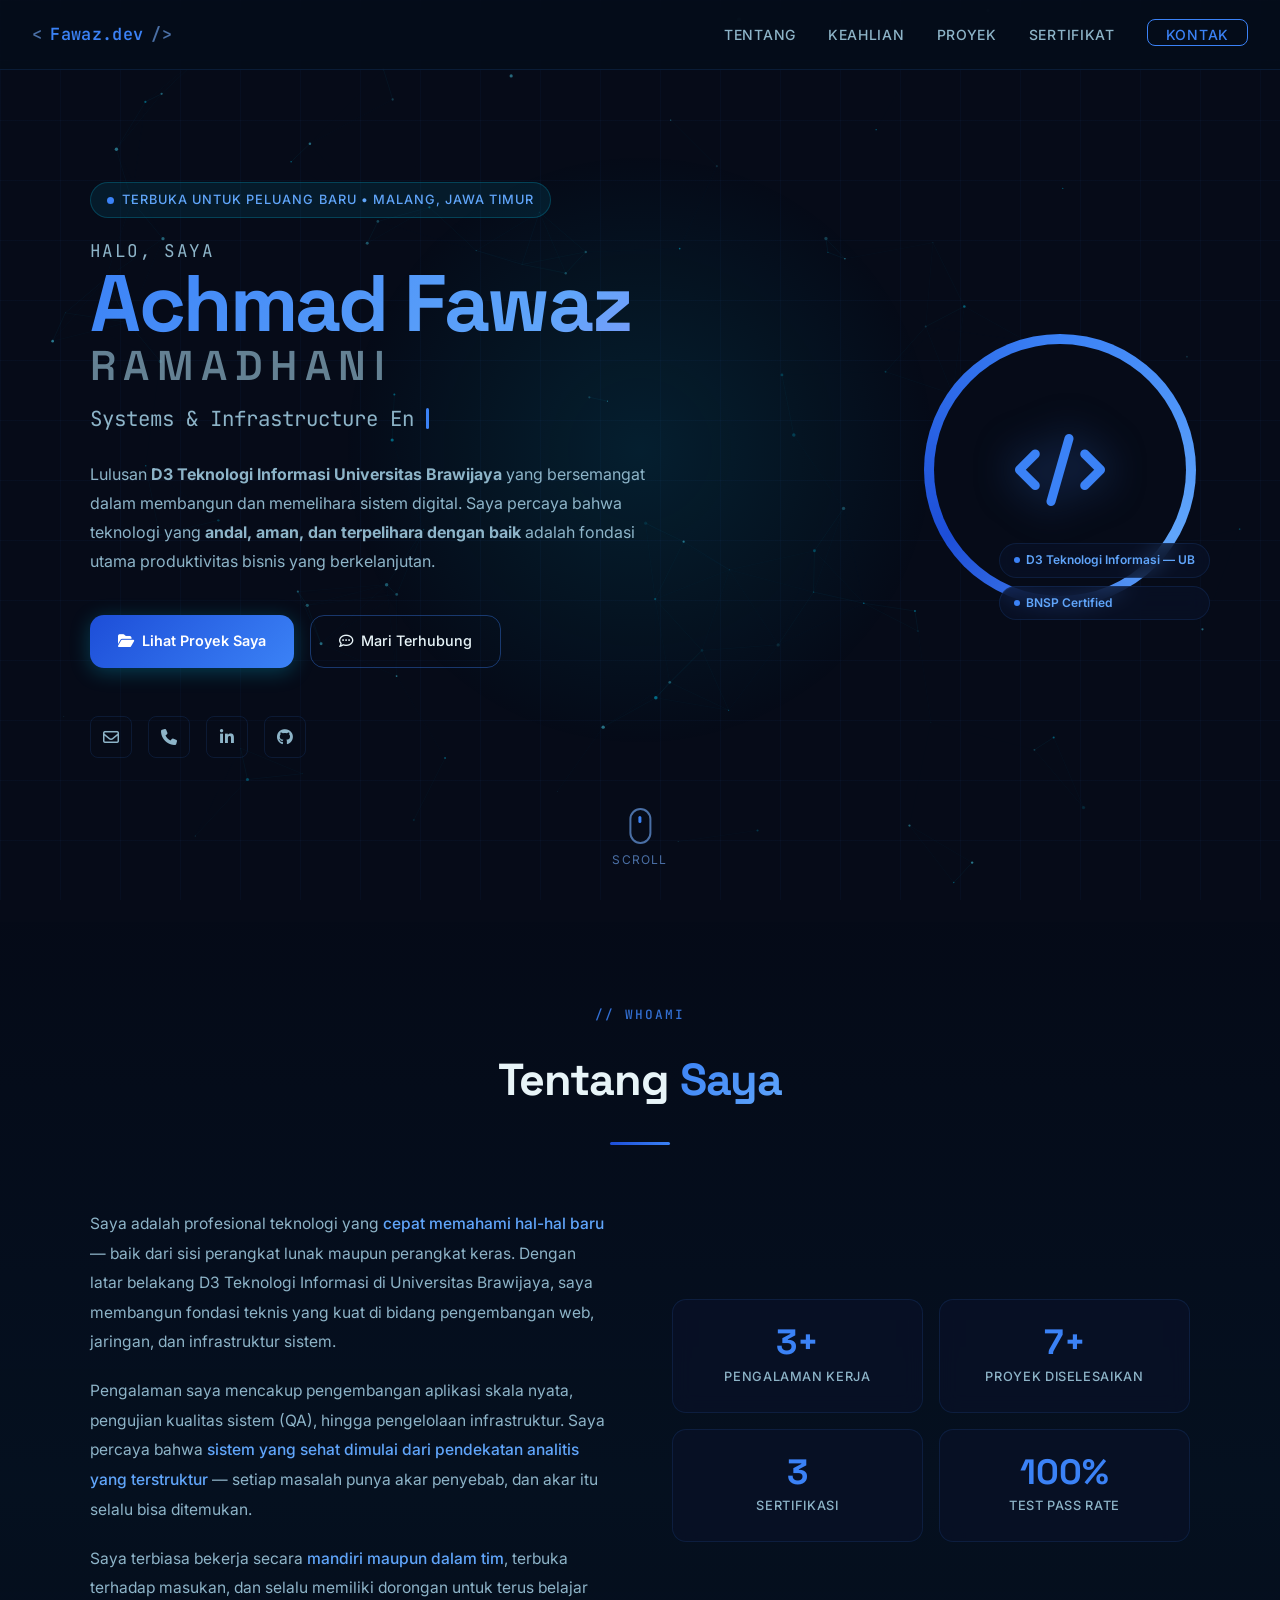
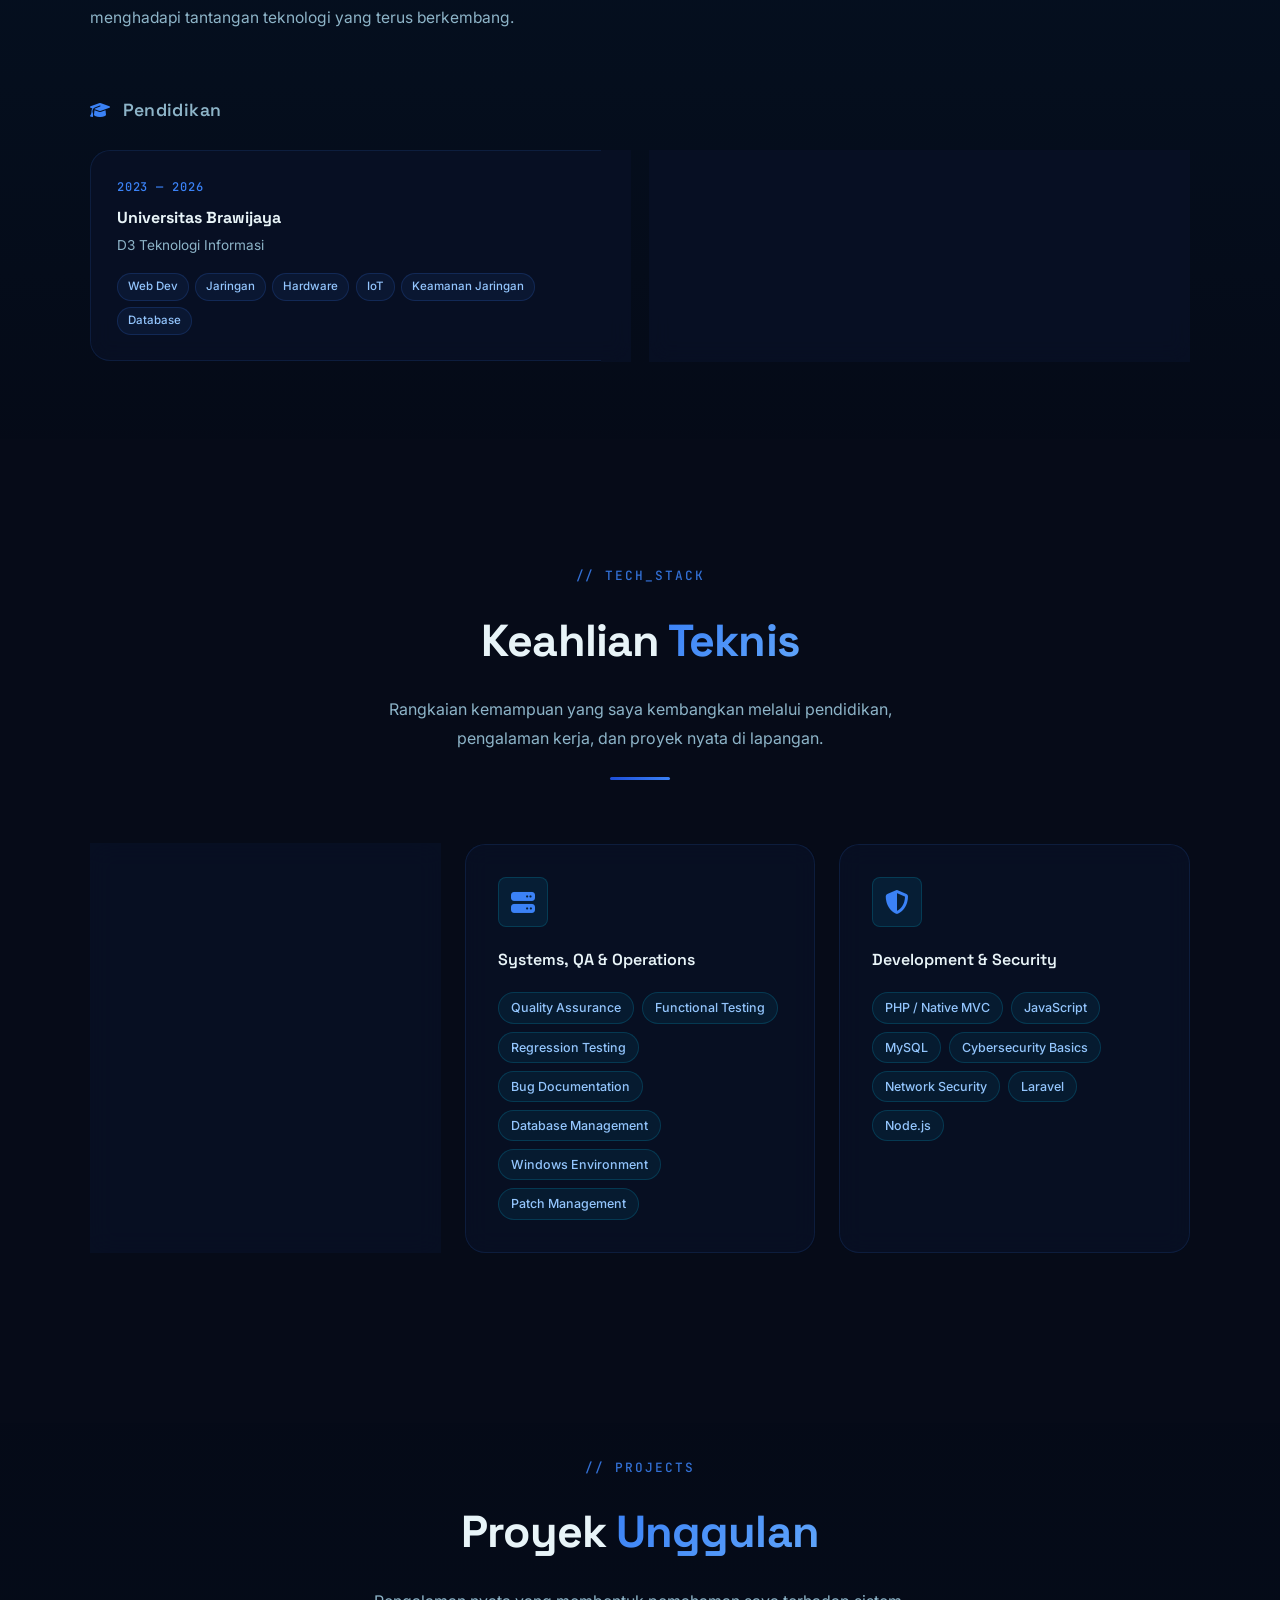
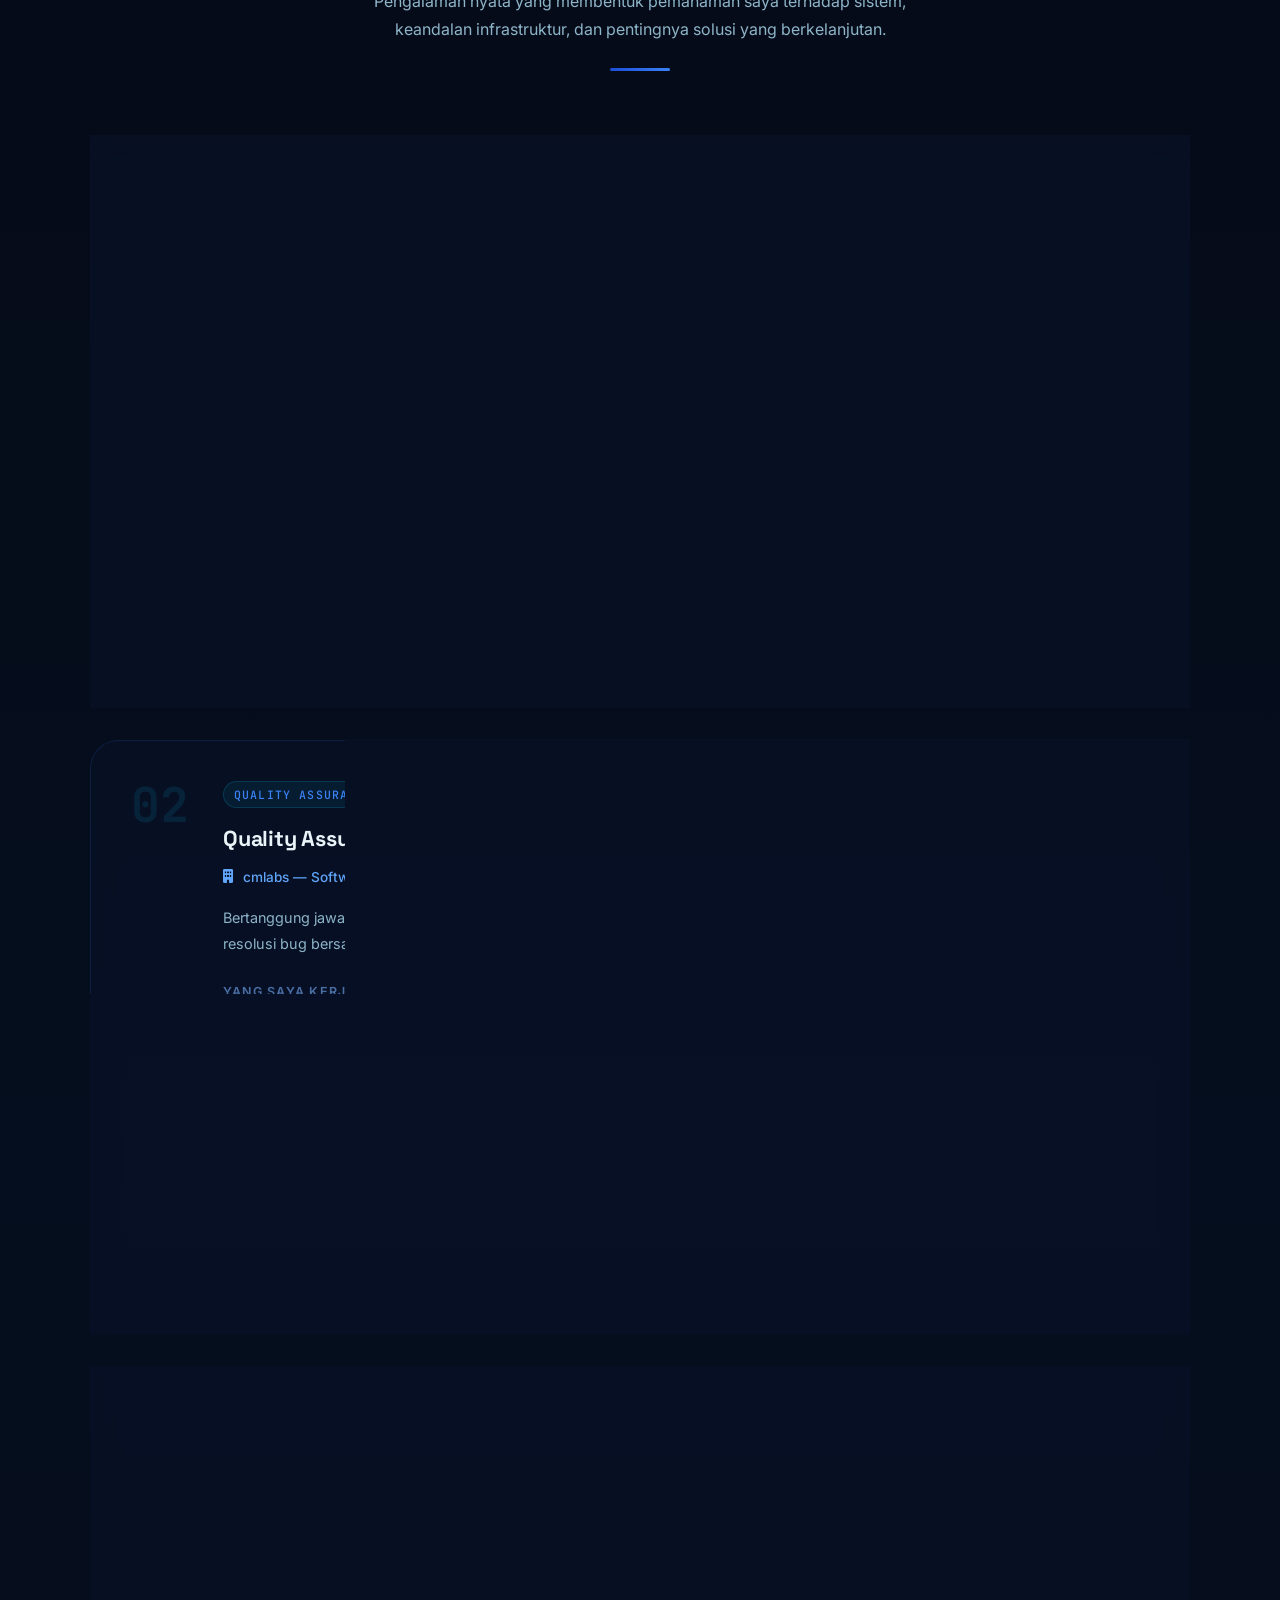
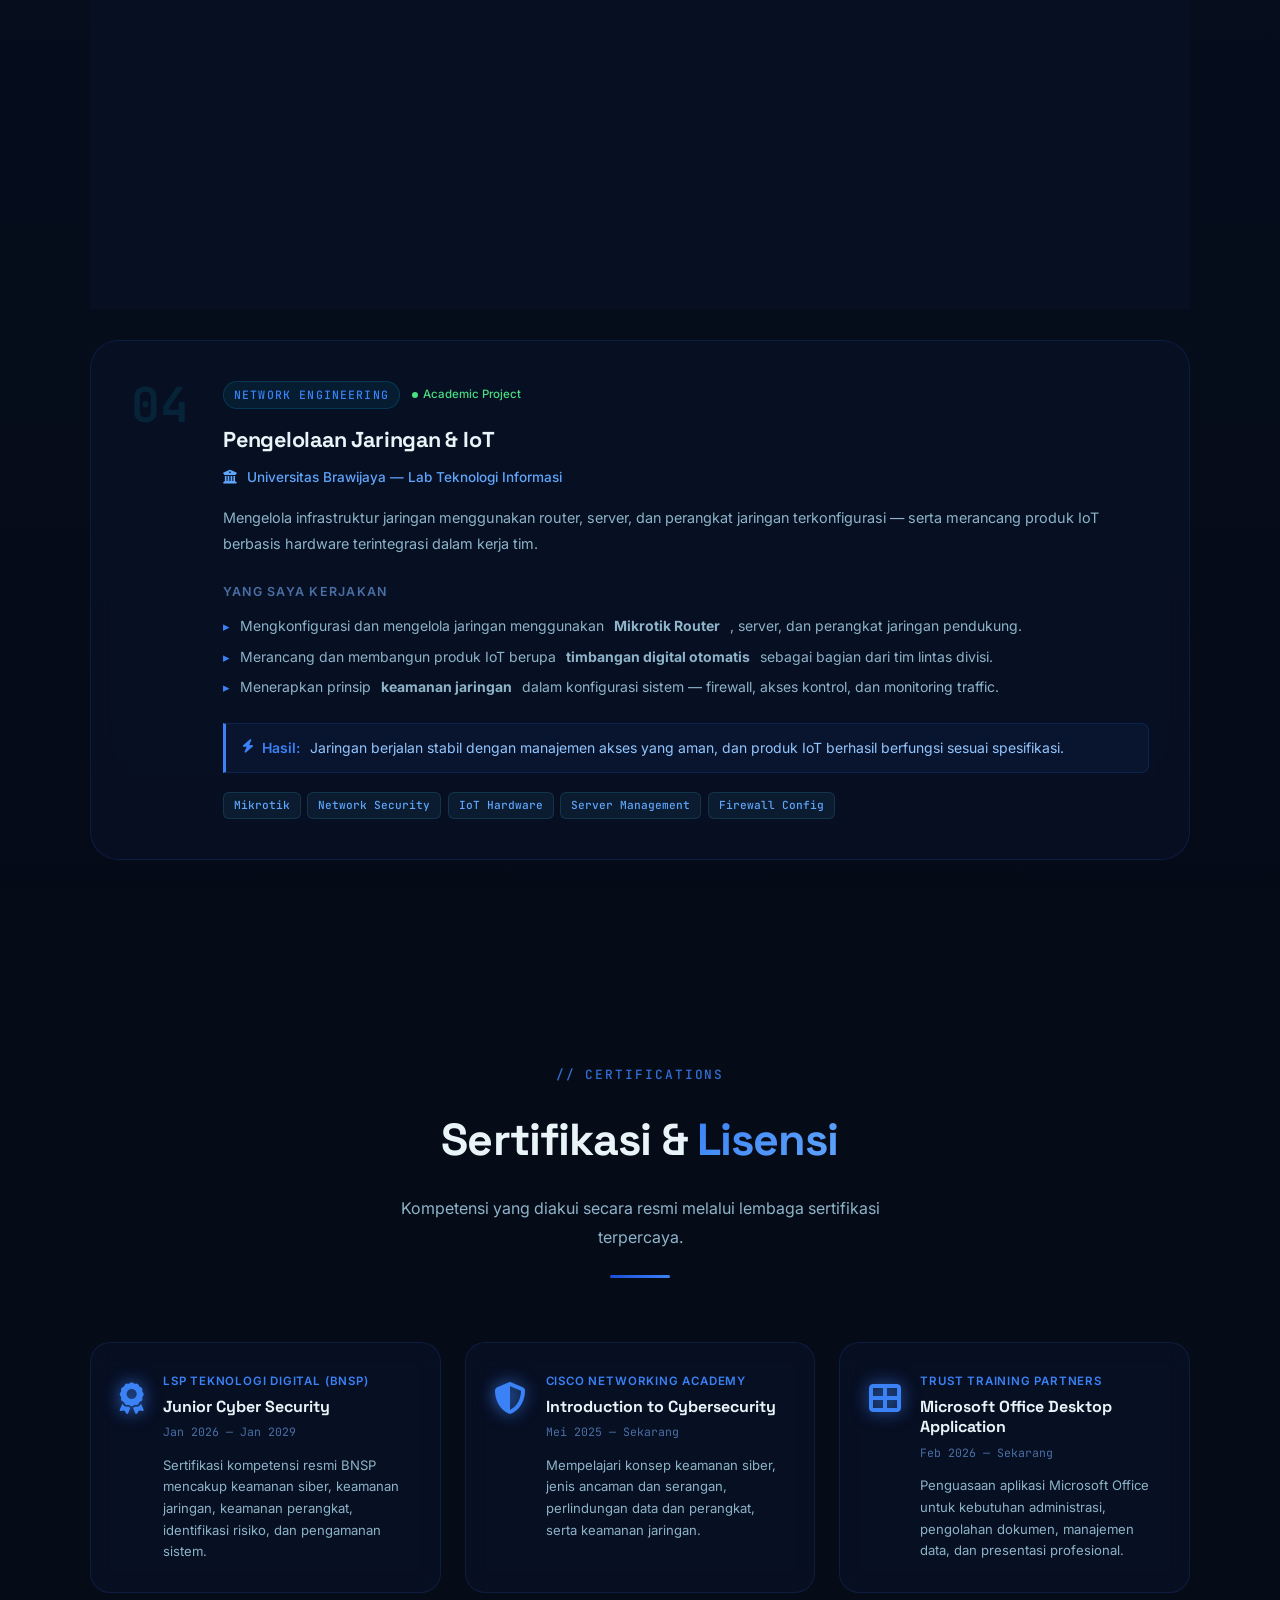
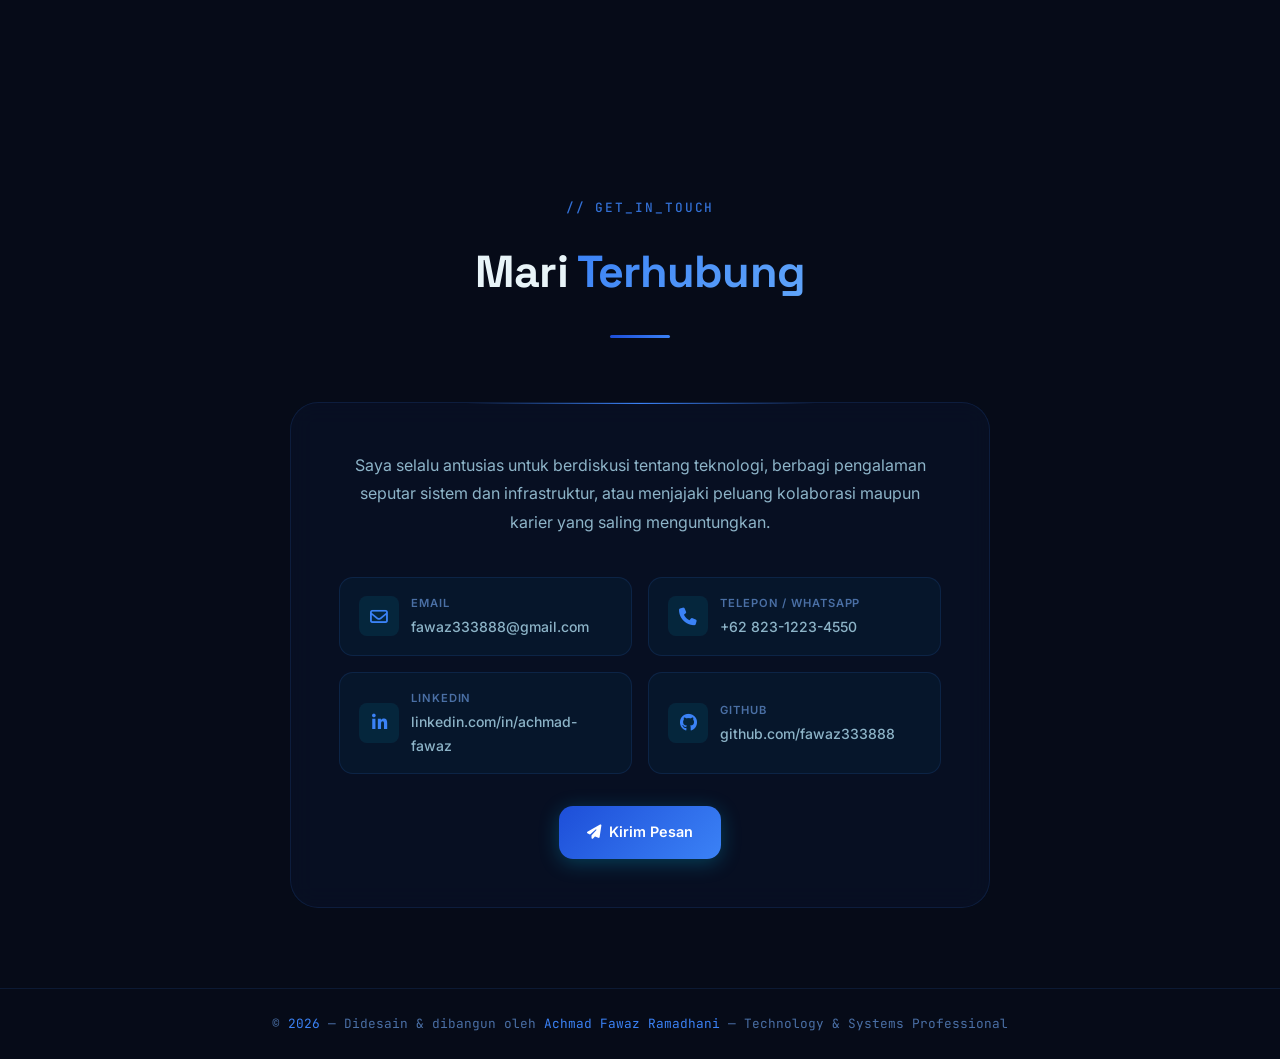
==== commit 8d0fce91: "update" ====
--- a/index.html
+++ b/index.html
@@ -96,11 +96,11 @@
                class="social-link" id="social-phone" aria-label="Telepon" title="Telepon / WhatsApp">
               <i class="fa-solid fa-phone"></i>
             </a>
-            <a href="https://linkedin.com" target="_blank" rel="noopener noreferrer"
+            <a href="https://www.linkedin.com/in/achmad-fawaz" target="_blank" rel="noopener noreferrer"
                class="social-link" id="social-linkedin" aria-label="LinkedIn" title="LinkedIn">
               <i class="fa-brands fa-linkedin-in"></i>
             </a>
-            <a href="https://github.com" target="_blank" rel="noopener noreferrer"
+            <a href="https://github.com/fawaz333888" target="_blank" rel="noopener noreferrer"
                class="social-link" id="social-github" aria-label="GitHub" title="GitHub">
               <i class="fa-brands fa-github"></i>
             </a>
@@ -593,7 +593,7 @@
                 </div>
               </a>
 
-              <a href="https://linkedin.com" target="_blank" rel="noopener noreferrer"
+              <a href="https://www.linkedin.com/in/achmad-fawaz" target="_blank" rel="noopener noreferrer"
                  class="contact-item" id="contact-linkedin">
                 <div class="contact-item-icon">
                   <i class="fa-brands fa-linkedin-in"></i>
@@ -604,14 +604,14 @@
                 </div>
               </a>
 
-              <a href="https://github.com" target="_blank" rel="noopener noreferrer"
+              <a href="https://github.com/fawaz333888" target="_blank" rel="noopener noreferrer"
                  class="contact-item" id="contact-github">
                 <div class="contact-item-icon">
                   <i class="fa-brands fa-github"></i>
                 </div>
                 <div>
                   <div class="contact-item-label">GitHub</div>
-                  <div class="contact-item-value">github.com/achmad-fawaz</div>
+                  <div class="contact-item-value">github.com/fawaz333888</div>
                 </div>
               </a>
             </div>
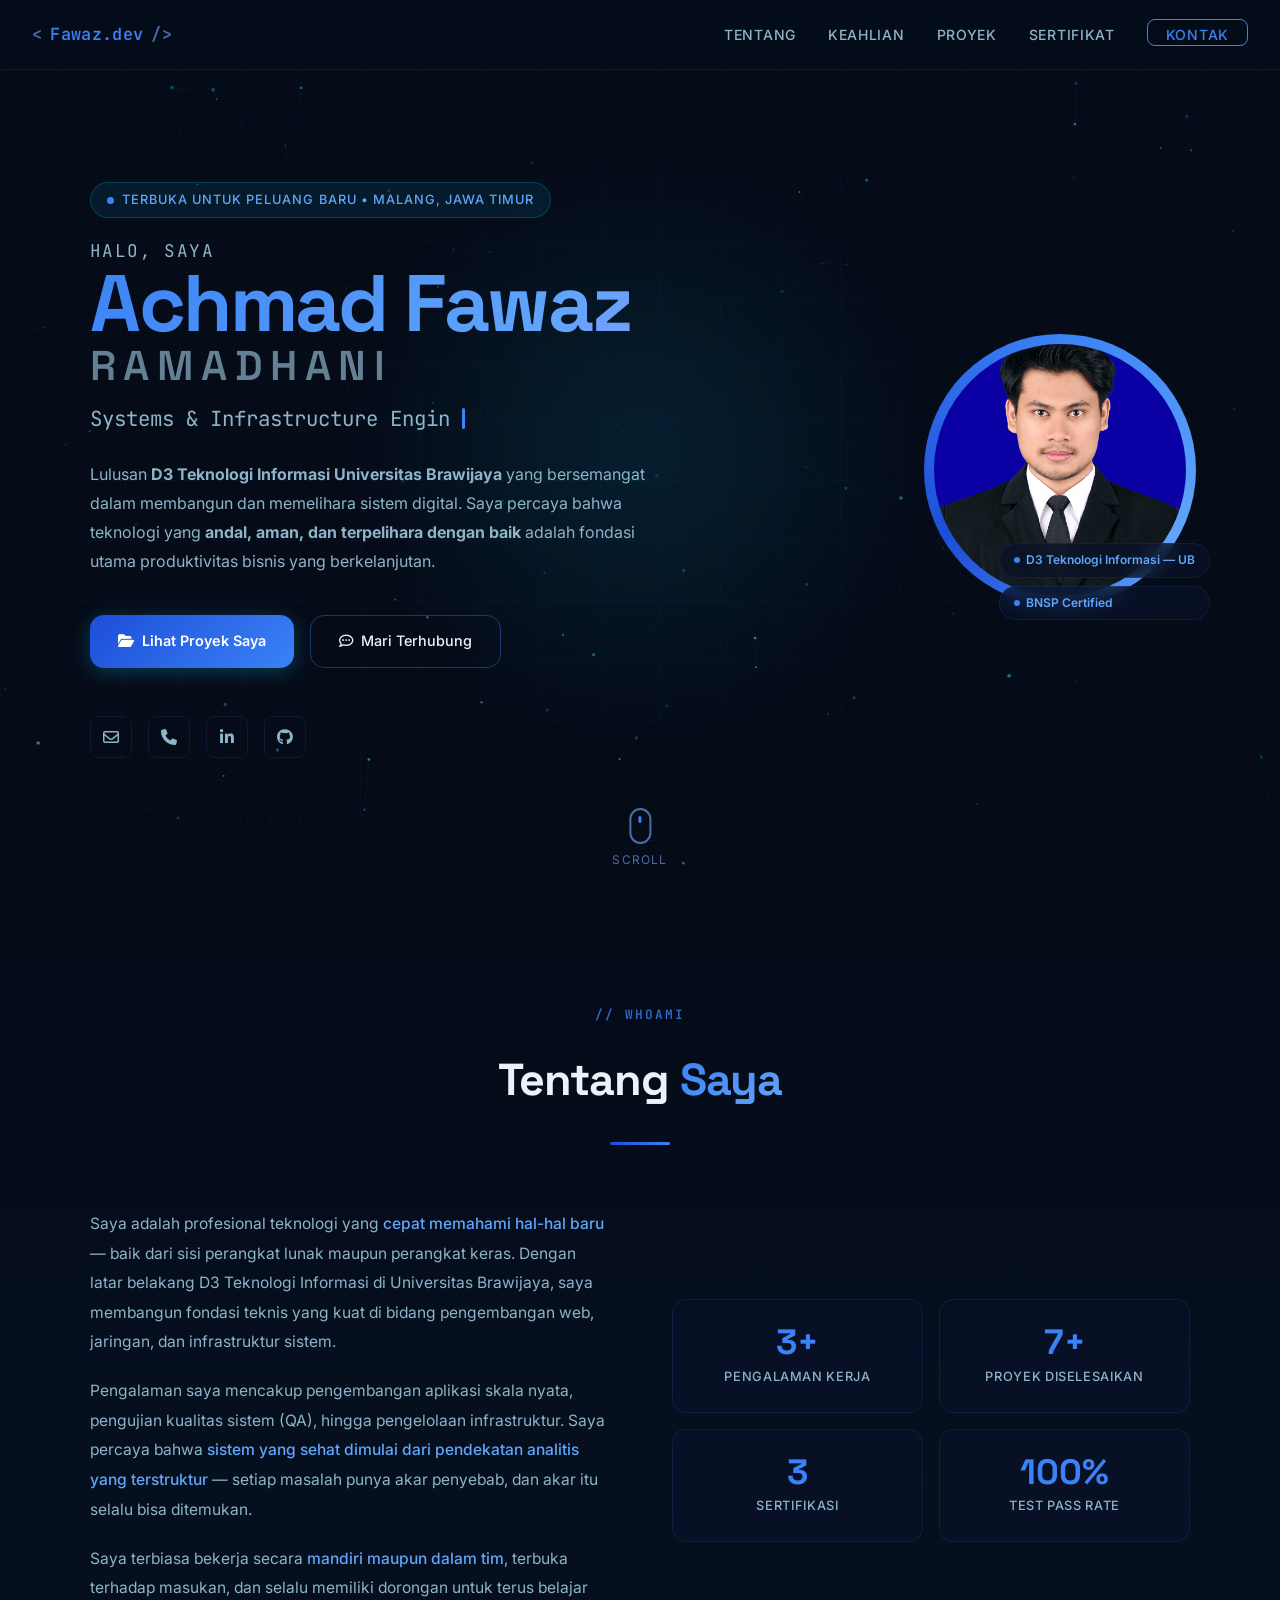
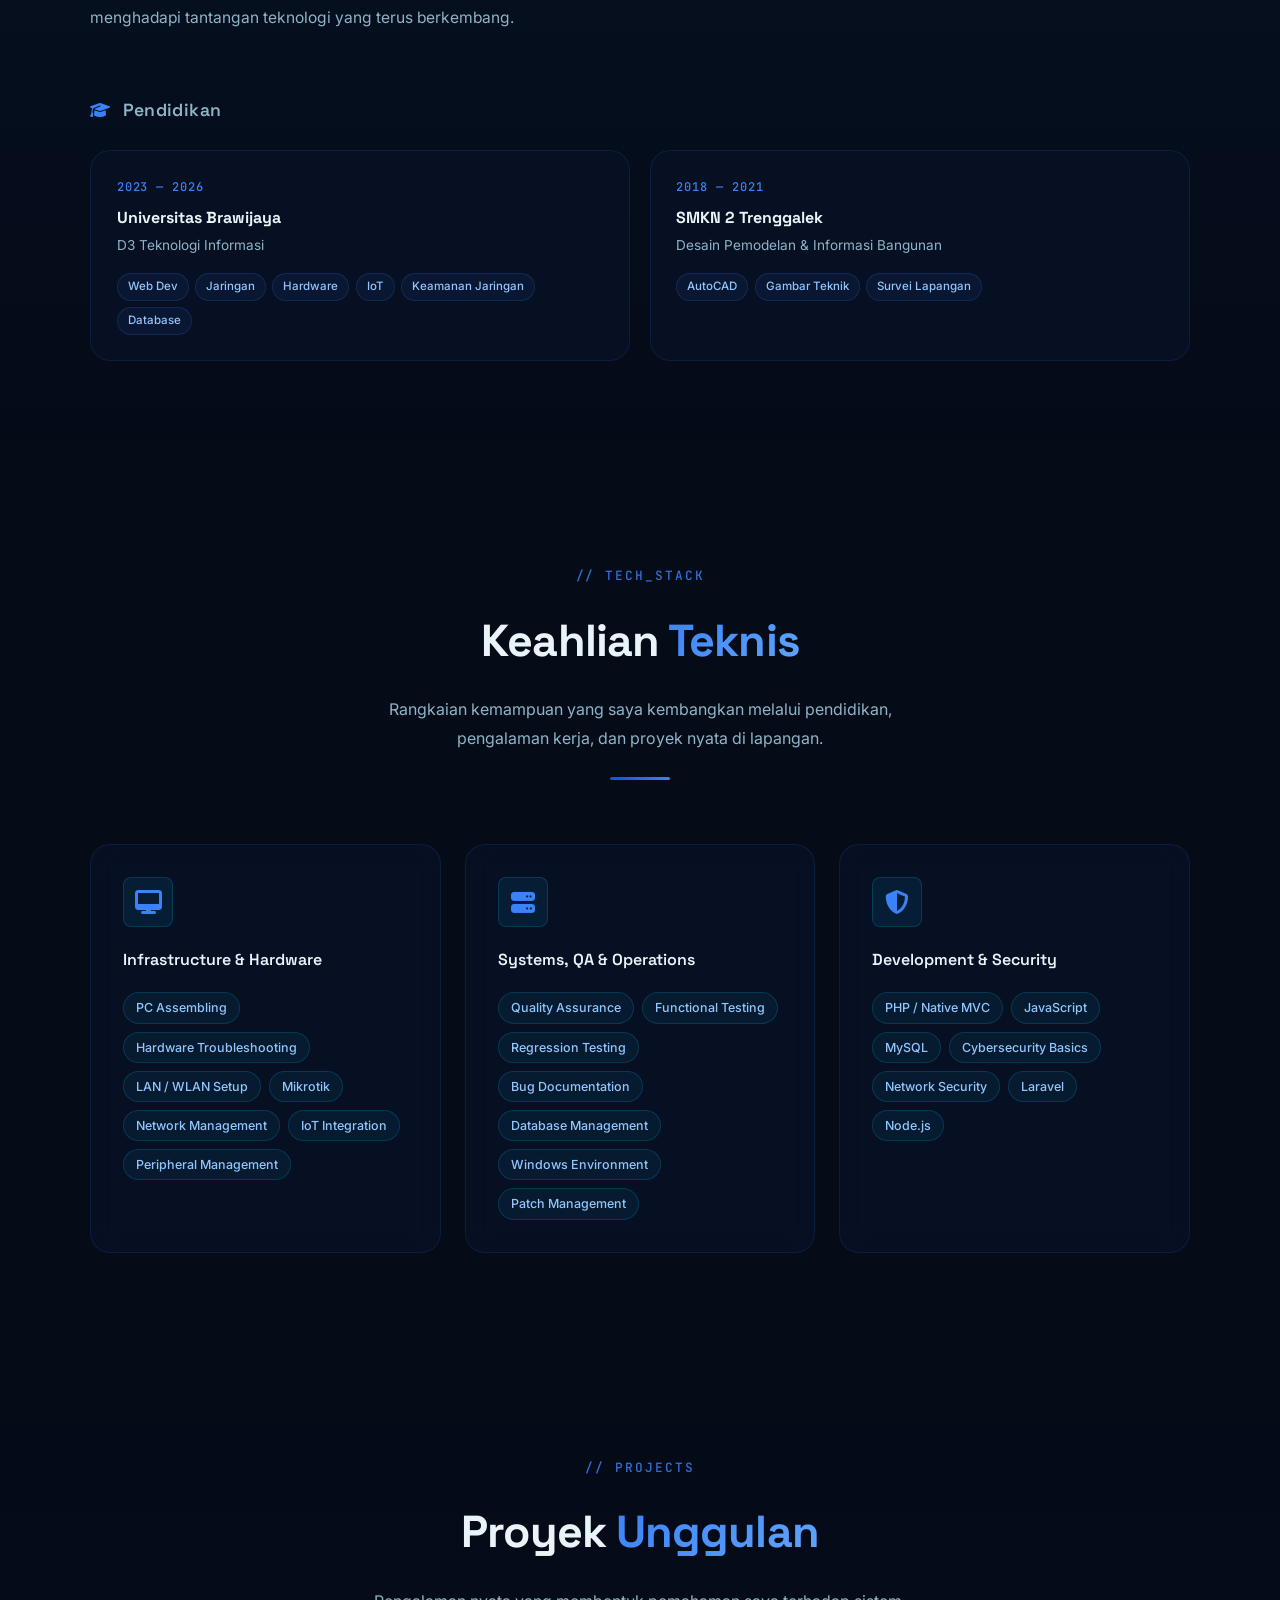
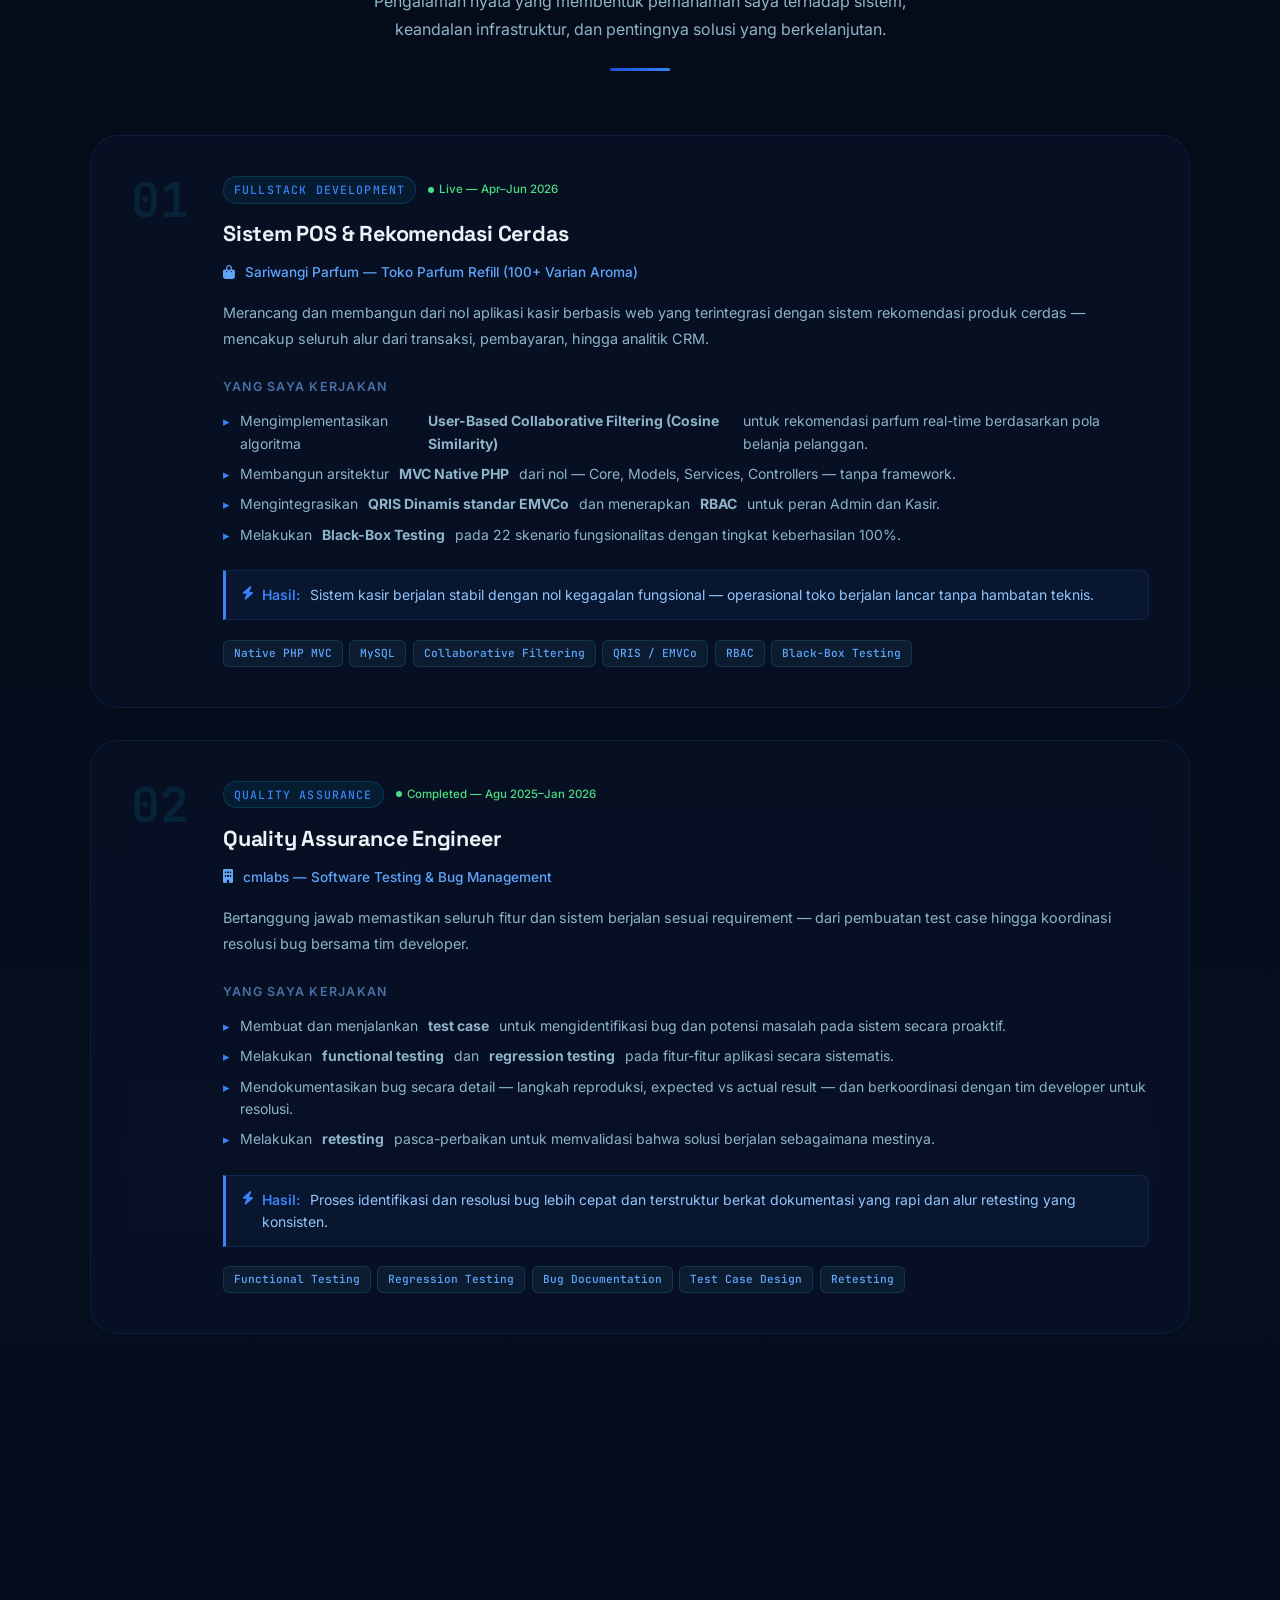
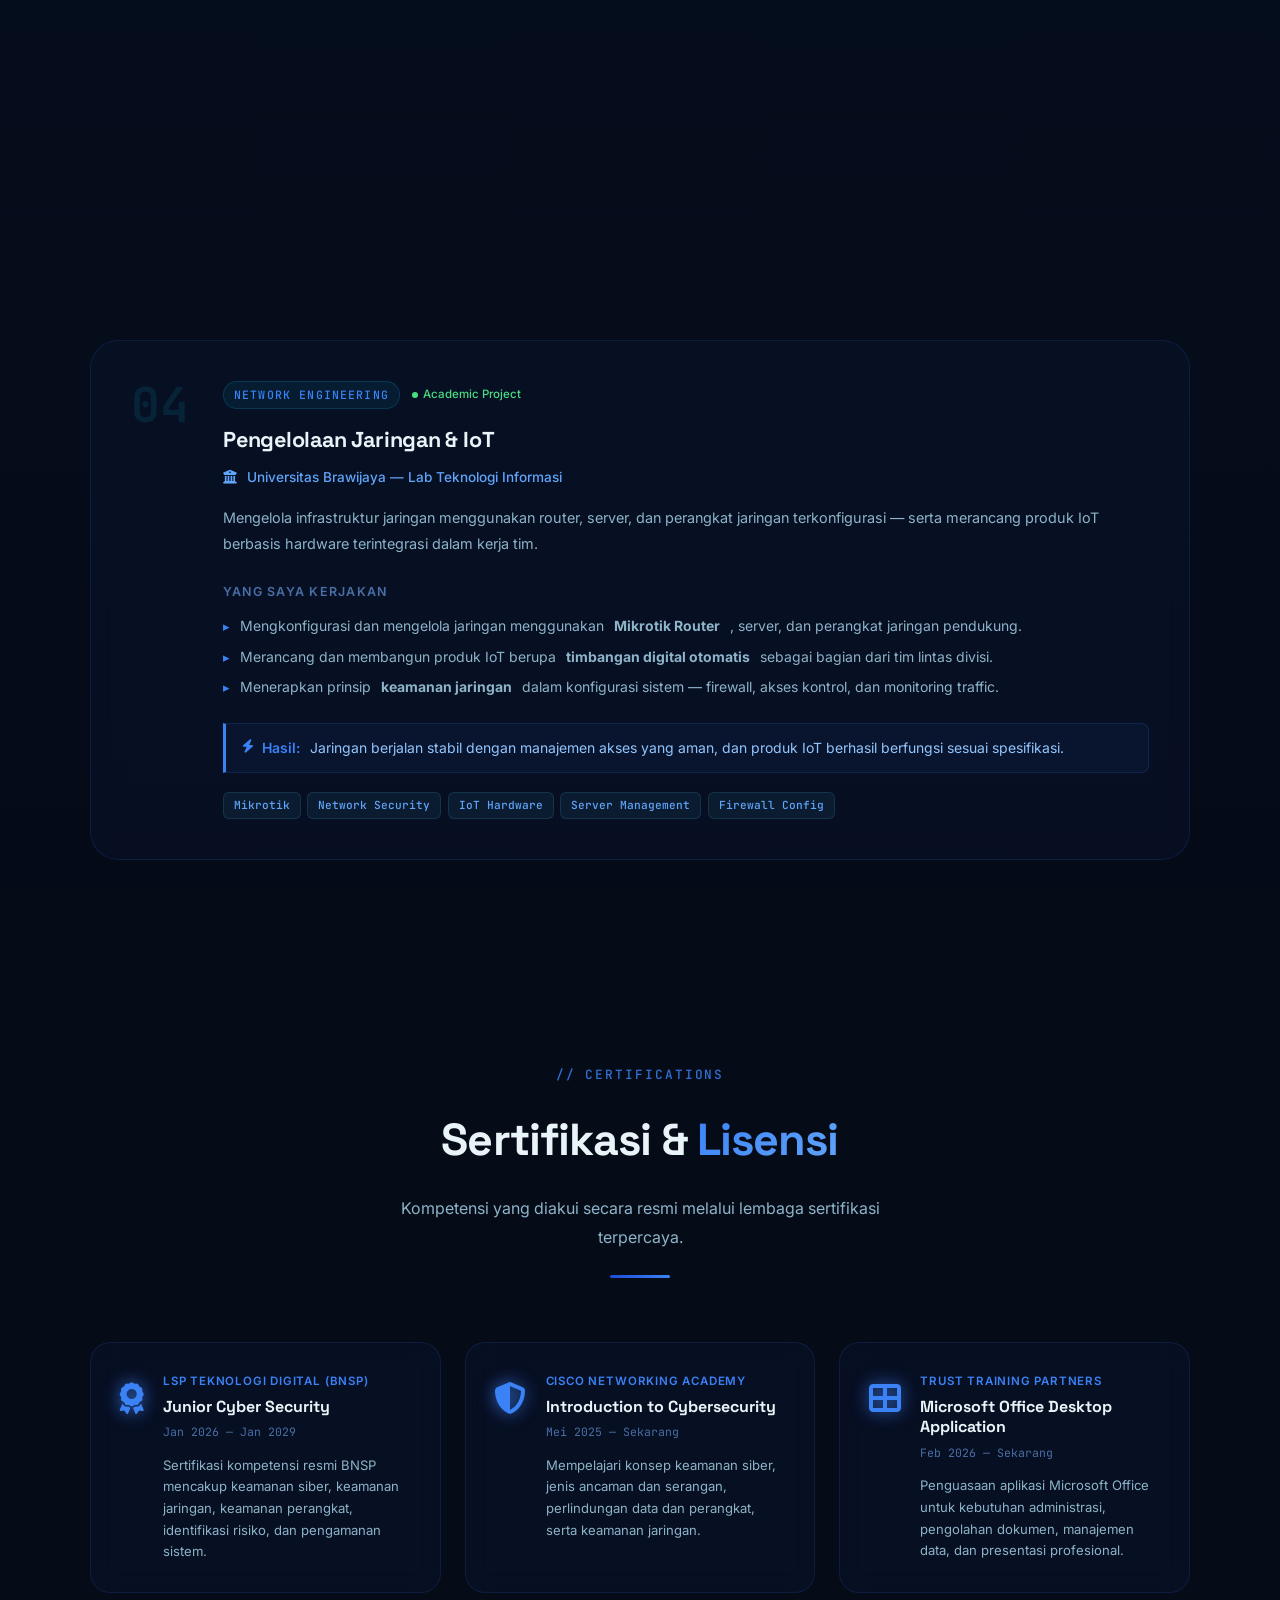
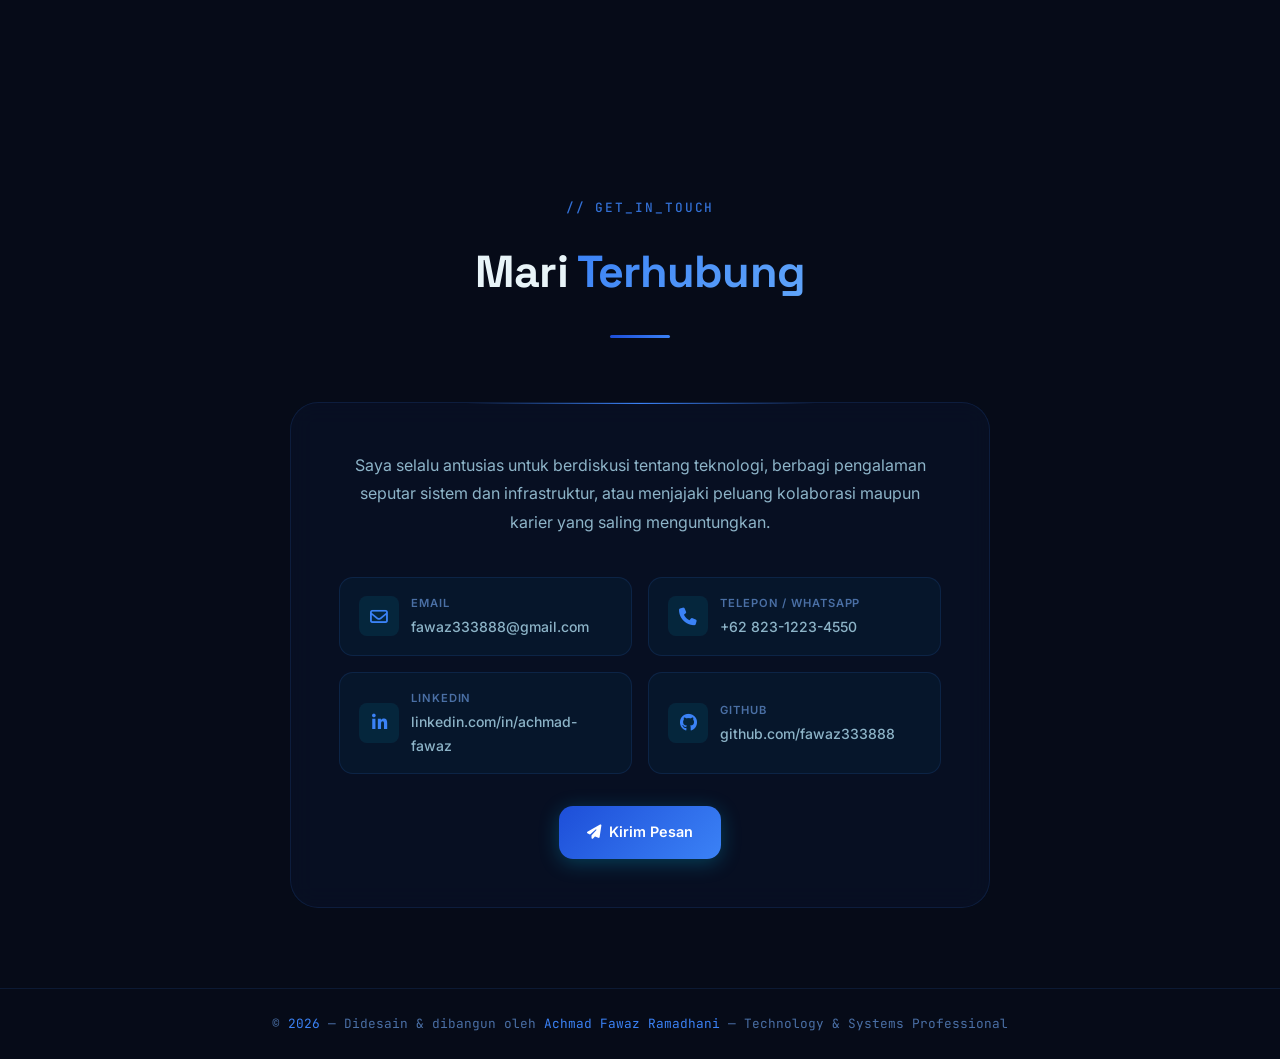
==== commit 9f366922: "update" ====
--- a/index.html
+++ b/index.html
@@ -92,7 +92,7 @@
                class="social-link" id="social-email" aria-label="Email" title="Email">
               <i class="fa-regular fa-envelope"></i>
             </a>
-            <a href="tel:+6282312234550"
+            <a href="wa.me/6282312234550"
                class="social-link" id="social-phone" aria-label="Telepon" title="Telepon / WhatsApp">
               <i class="fa-solid fa-phone"></i>
             </a>
@@ -112,7 +112,7 @@
           <div class="hero-avatar">
             <div class="avatar-ring"></div>
             <div class="avatar-inner">
-              <i class="fa-solid fa-code avatar-icon-fa"></i>
+              <img src="62984957874927.jpg" alt="Achmad Fawaz" class="avatar-image">
             </div>
             <div class="hero-stats">
               <div class="stat-pill">
@@ -583,7 +583,7 @@
                 </div>
               </a>
 
-              <a href="tel:+6282312234550" class="contact-item" id="contact-phone">
+              <a href="wa.me/6282312234550" class="contact-item" id="contact-phone">
                 <div class="contact-item-icon">
                   <i class="fa-solid fa-phone"></i>
                 </div>
--- a/style.css
+++ b/style.css
@@ -67,11 +67,11 @@
 
 /* === FONT AWESOME ICONS GLOBAL === */
 
-/* Avatar hero icon */
-.avatar-icon-fa {
-  font-size: 4.5rem;
-  color: var(--accent-primary);
-  filter: drop-shadow(0 0 20px rgba(59, 130, 246, 0.5));
+/* Avatar hero image */
+.avatar-image {
+  width: 100%;
+  height: 100%;
+  object-fit: cover;
 }
 
 /* Social link icons */
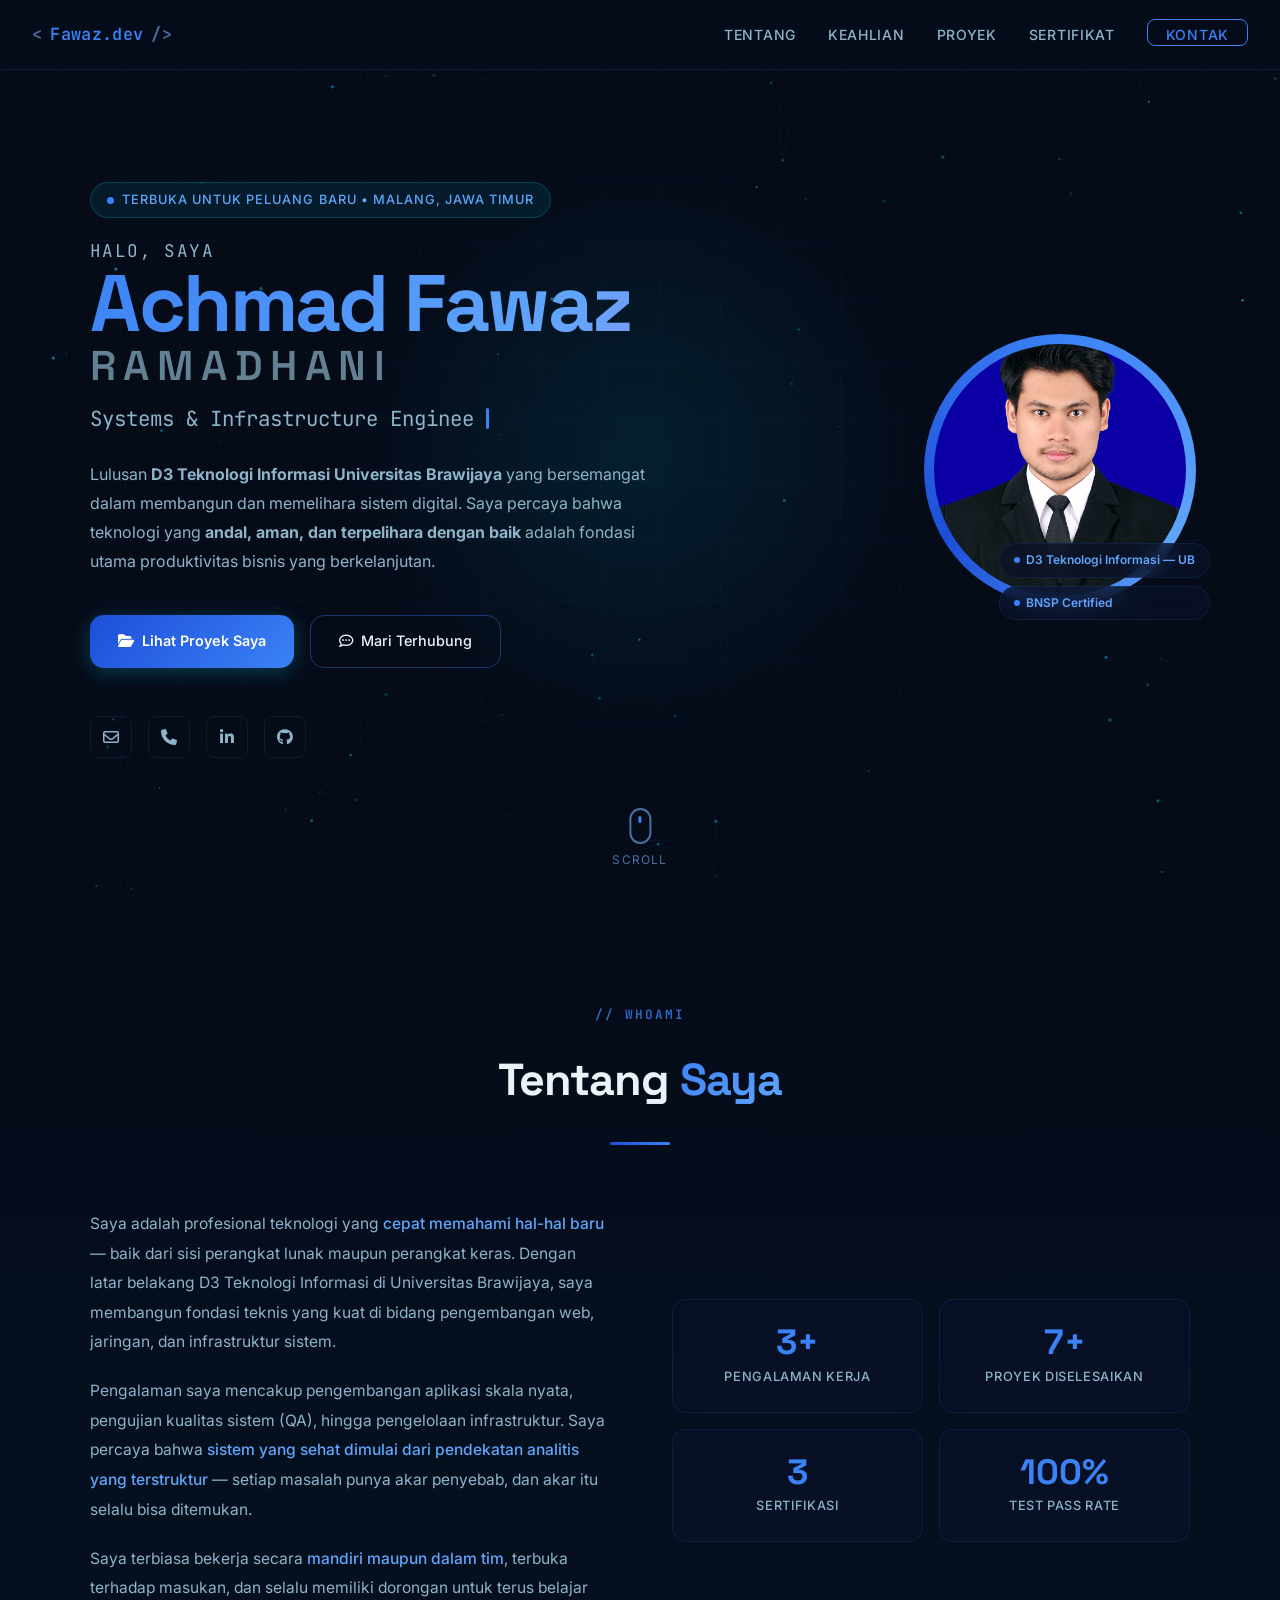
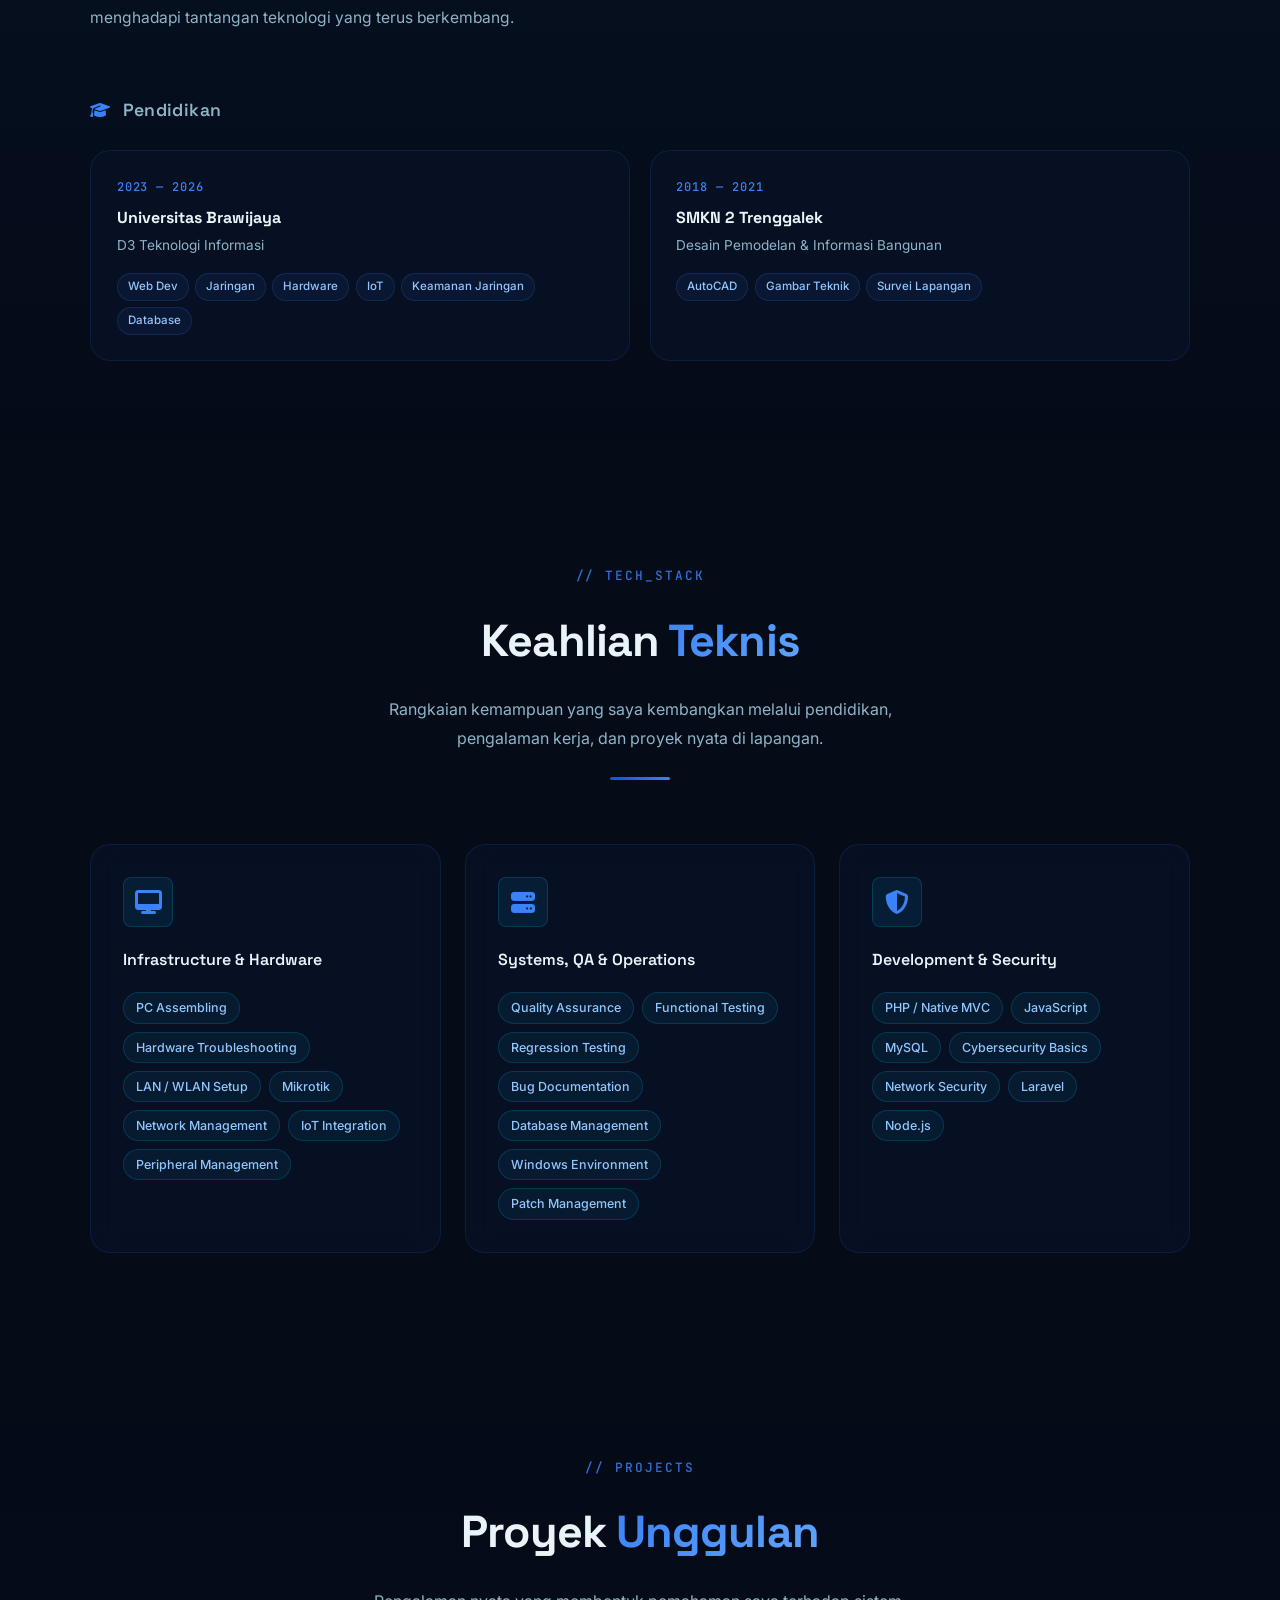
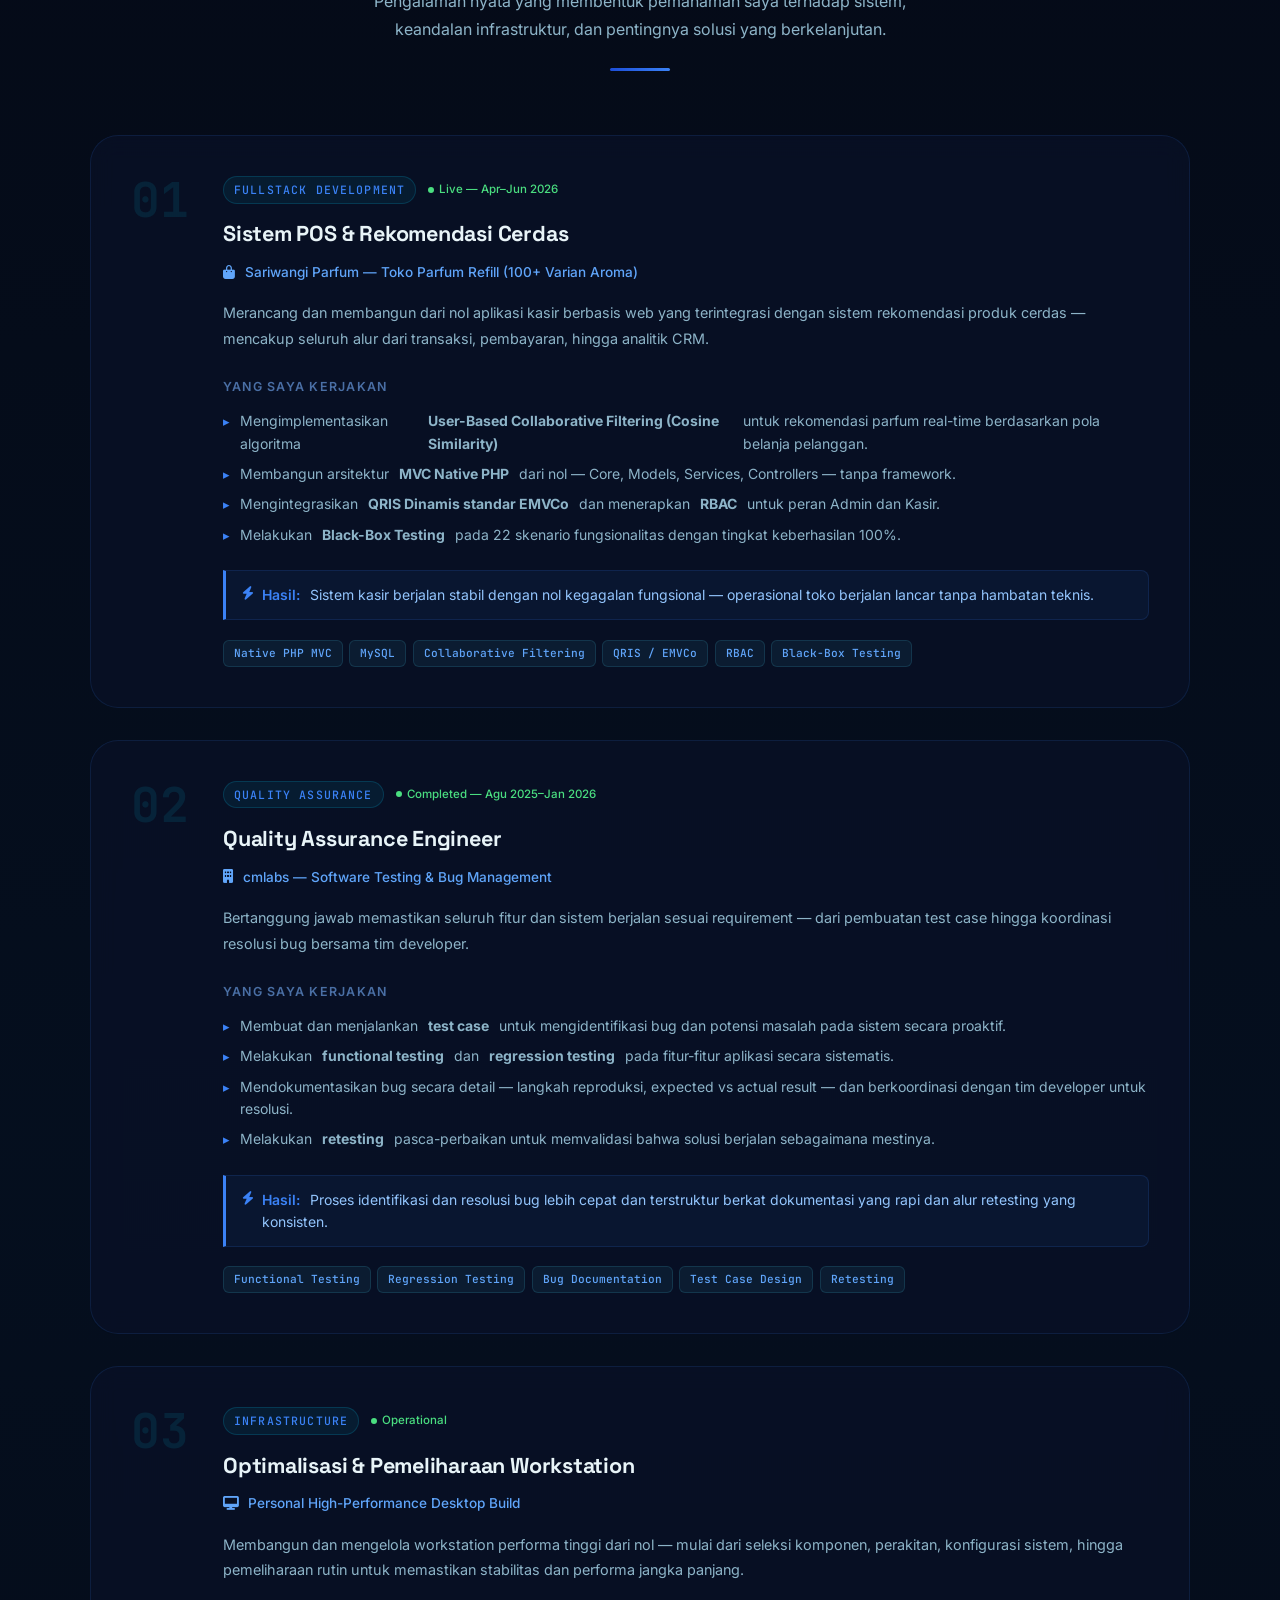
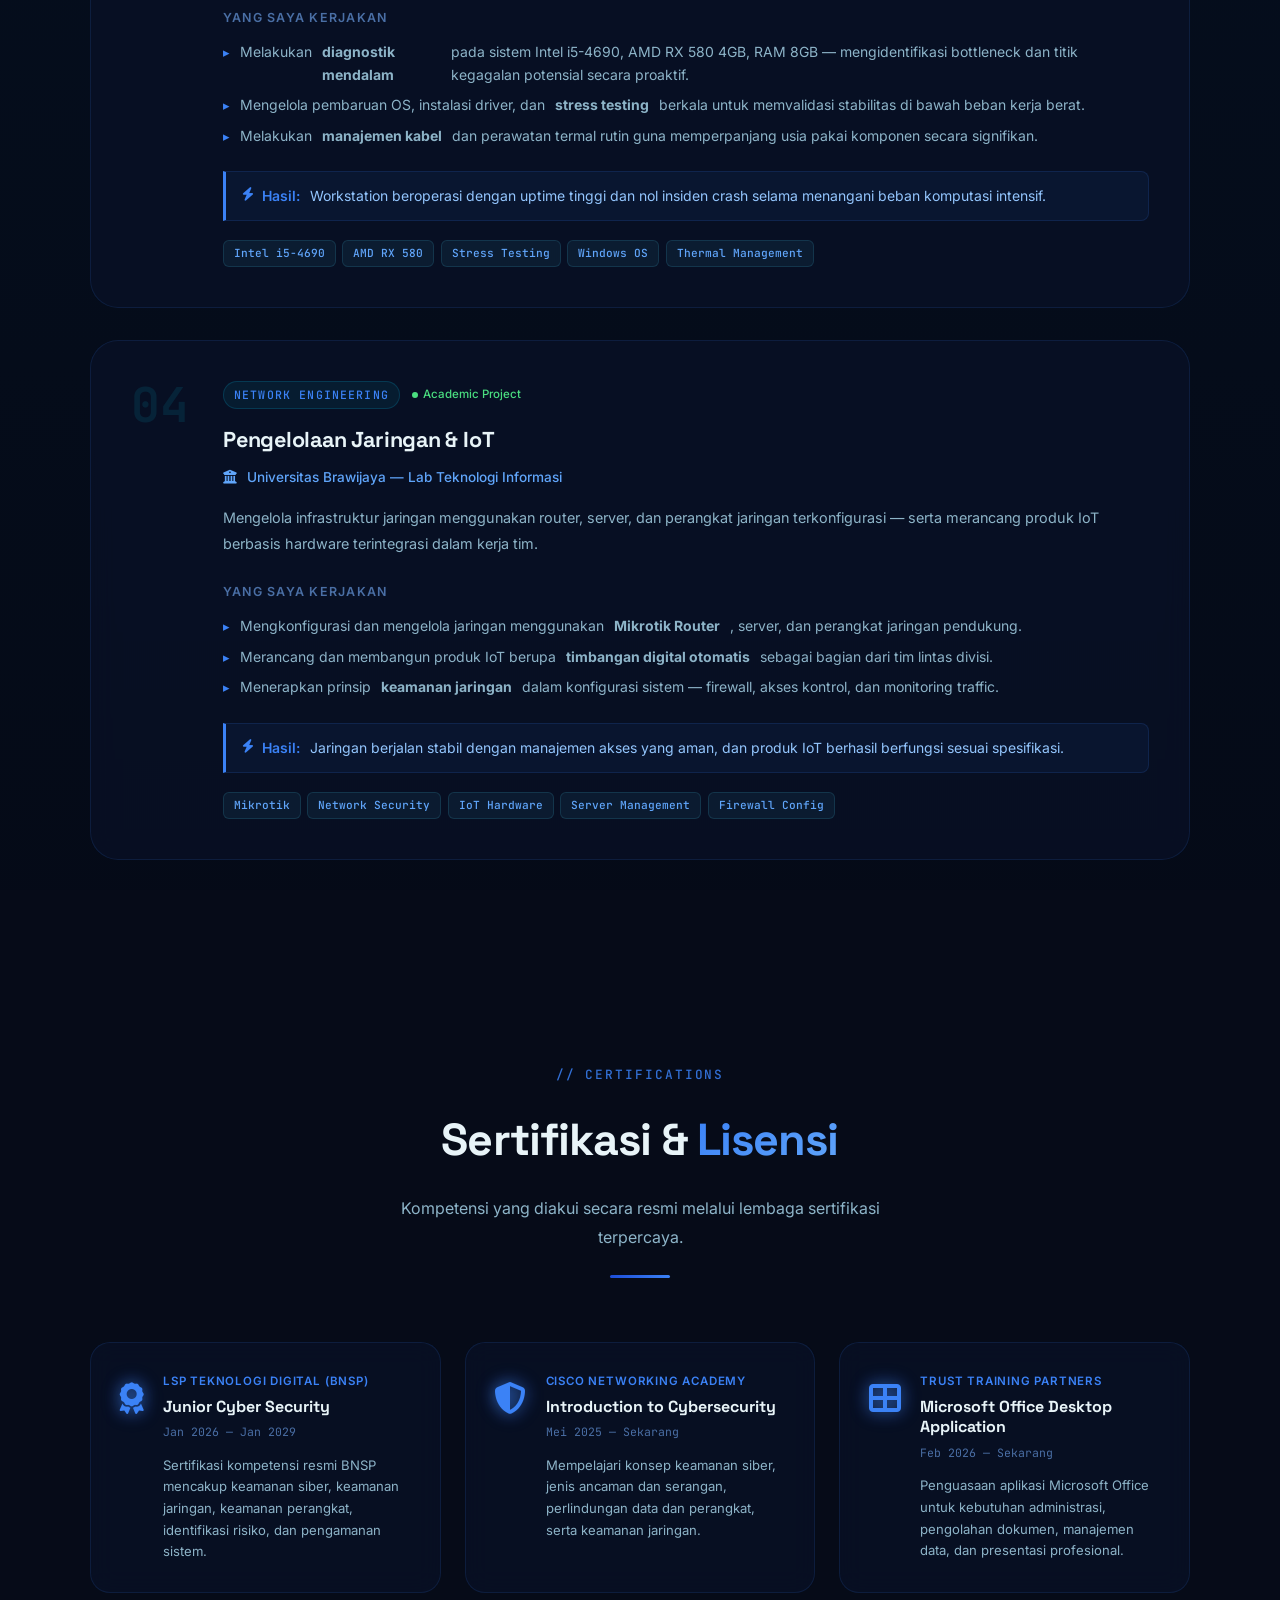
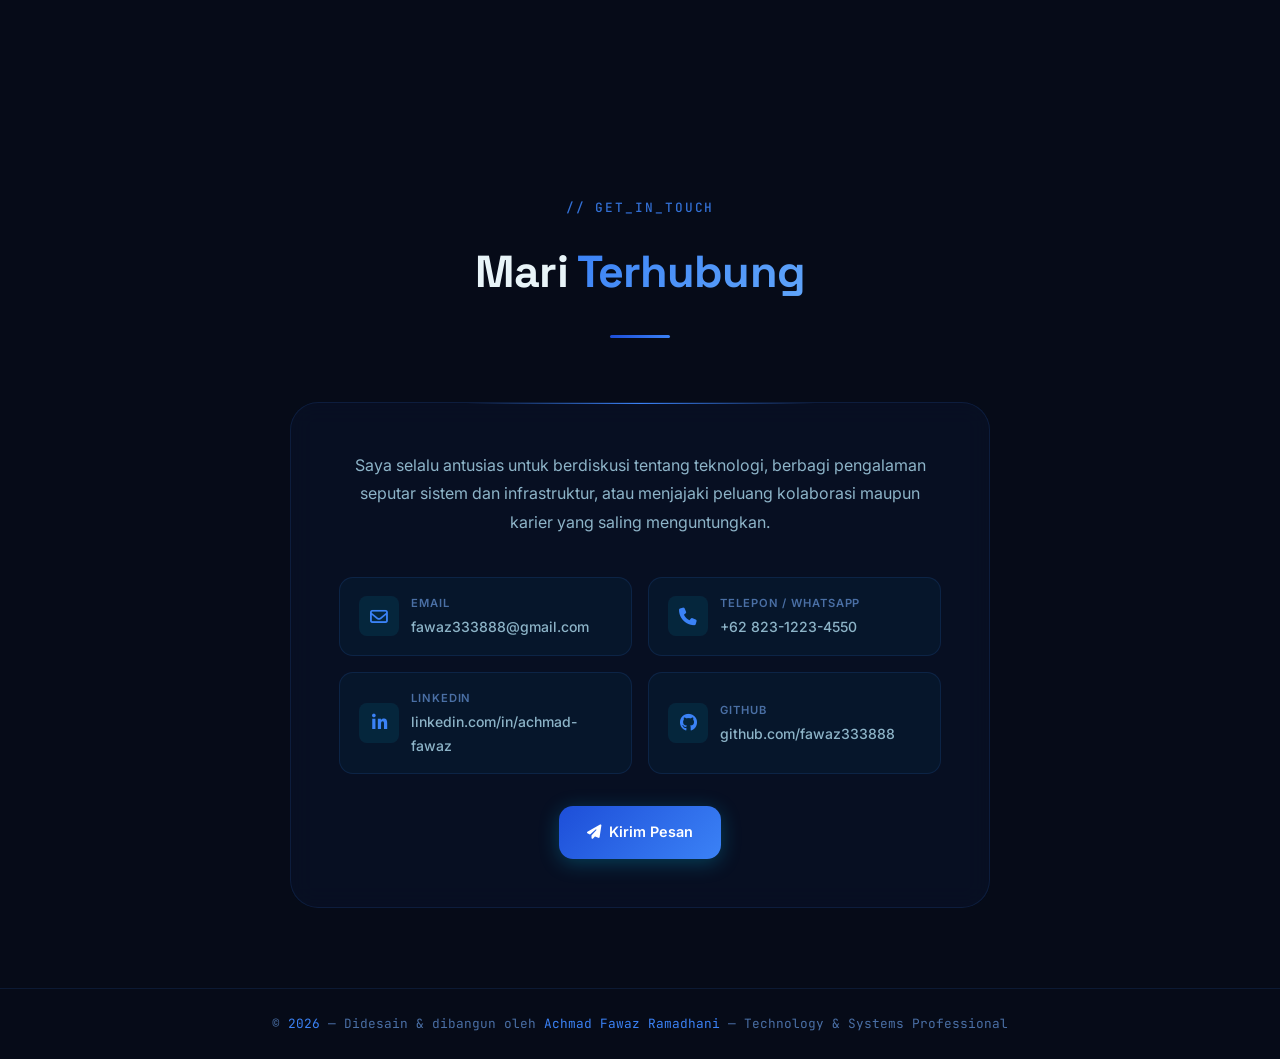
==== commit 0c9fafac: "update" ====
--- a/index.html
+++ b/index.html
@@ -92,7 +92,7 @@
                class="social-link" id="social-email" aria-label="Email" title="Email">
               <i class="fa-regular fa-envelope"></i>
             </a>
-            <a href="wa.me/6282312234550"
+            <a href="https://wa.me/6282312234550"
                class="social-link" id="social-phone" aria-label="Telepon" title="Telepon / WhatsApp">
               <i class="fa-solid fa-phone"></i>
             </a>
@@ -583,7 +583,7 @@
                 </div>
               </a>
 
-              <a href="wa.me/6282312234550" class="contact-item" id="contact-phone">
+              <a href="https://wa.me/6282312234550" class="contact-item" id="contact-phone">
                 <div class="contact-item-icon">
                   <i class="fa-solid fa-phone"></i>
                 </div>
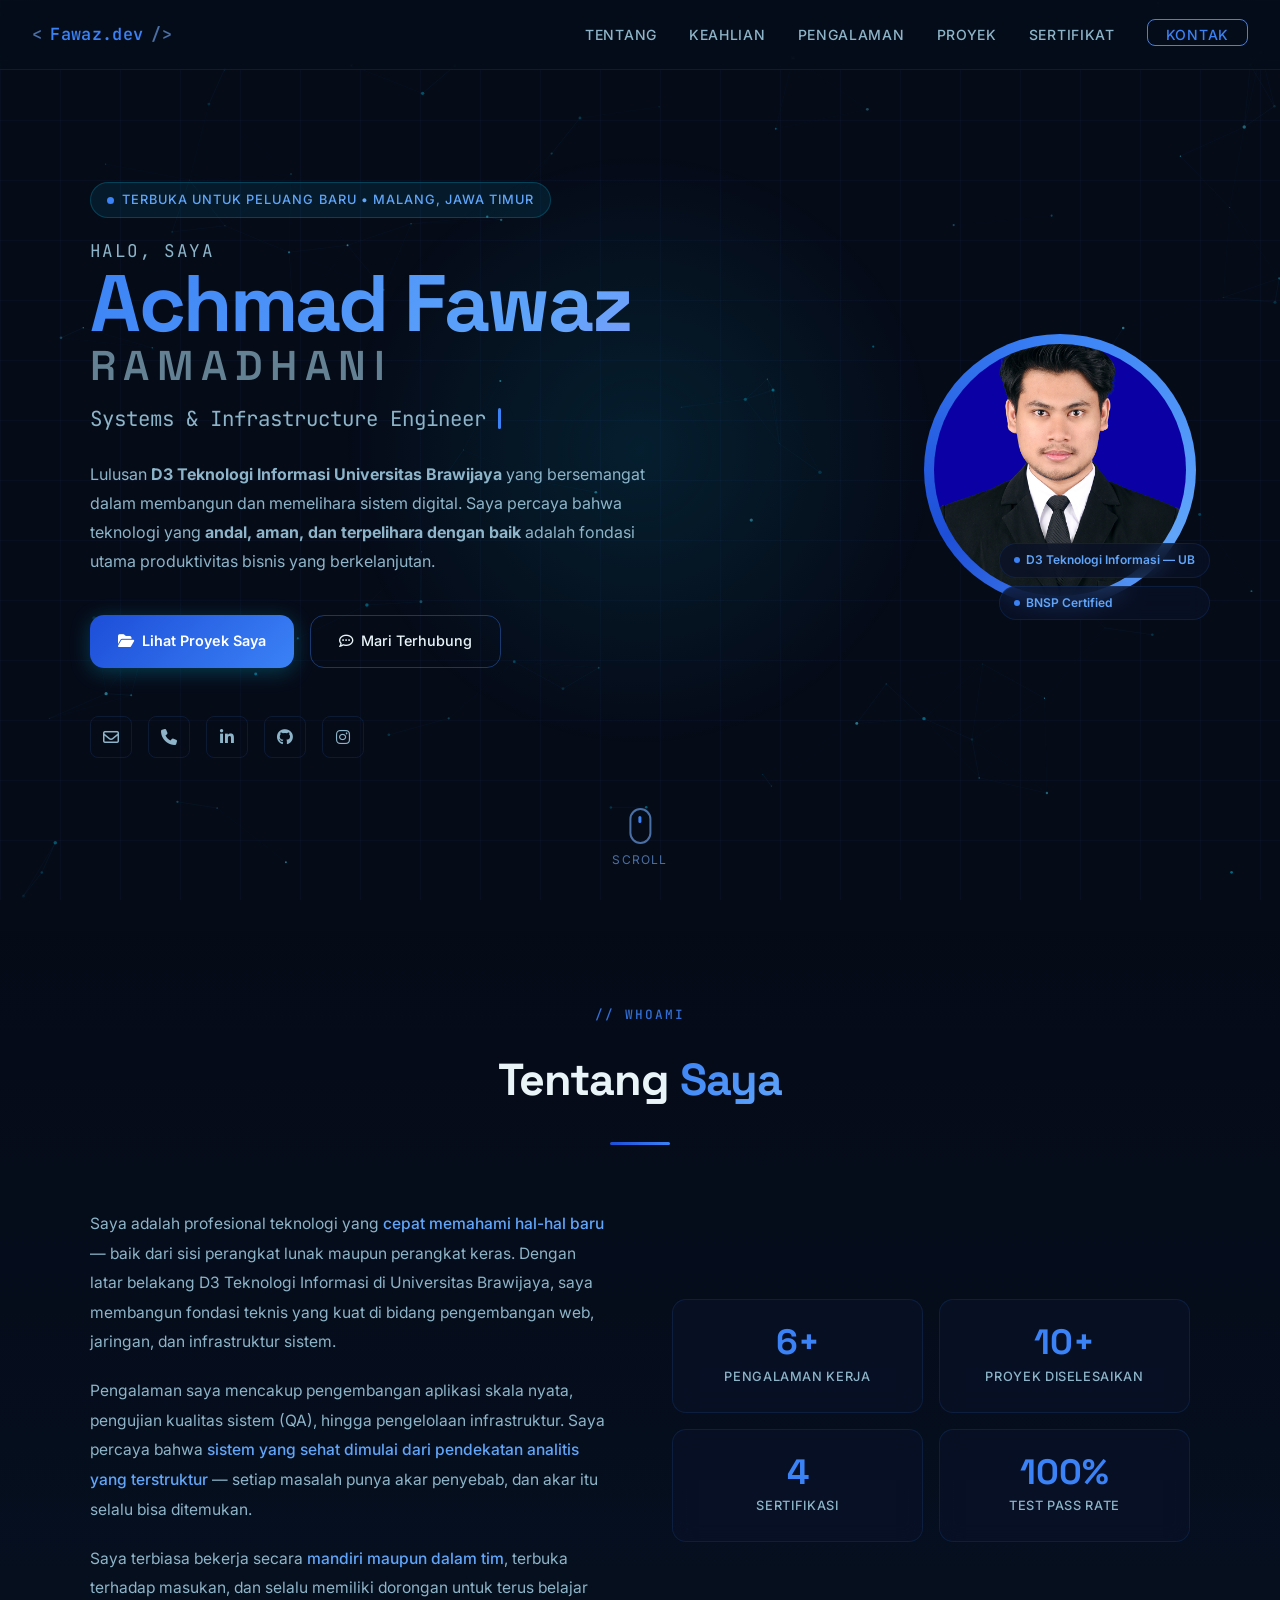
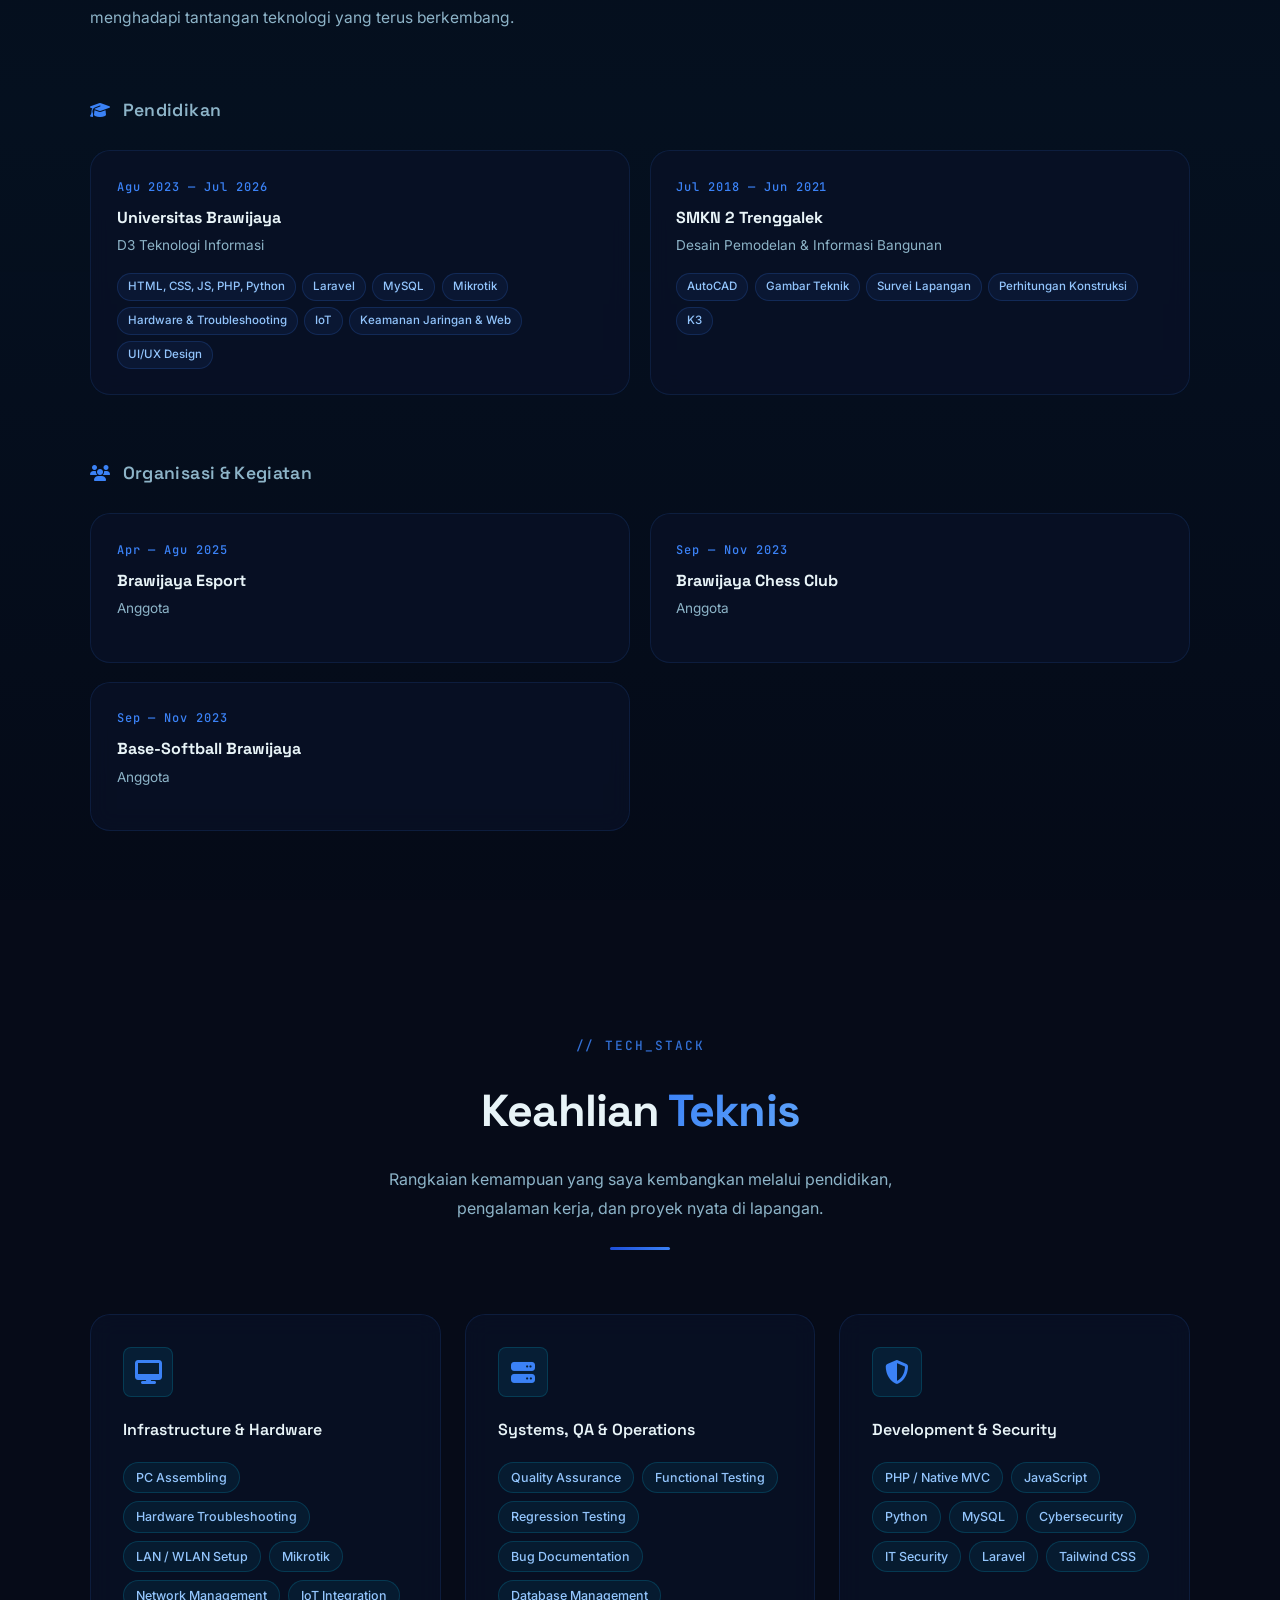
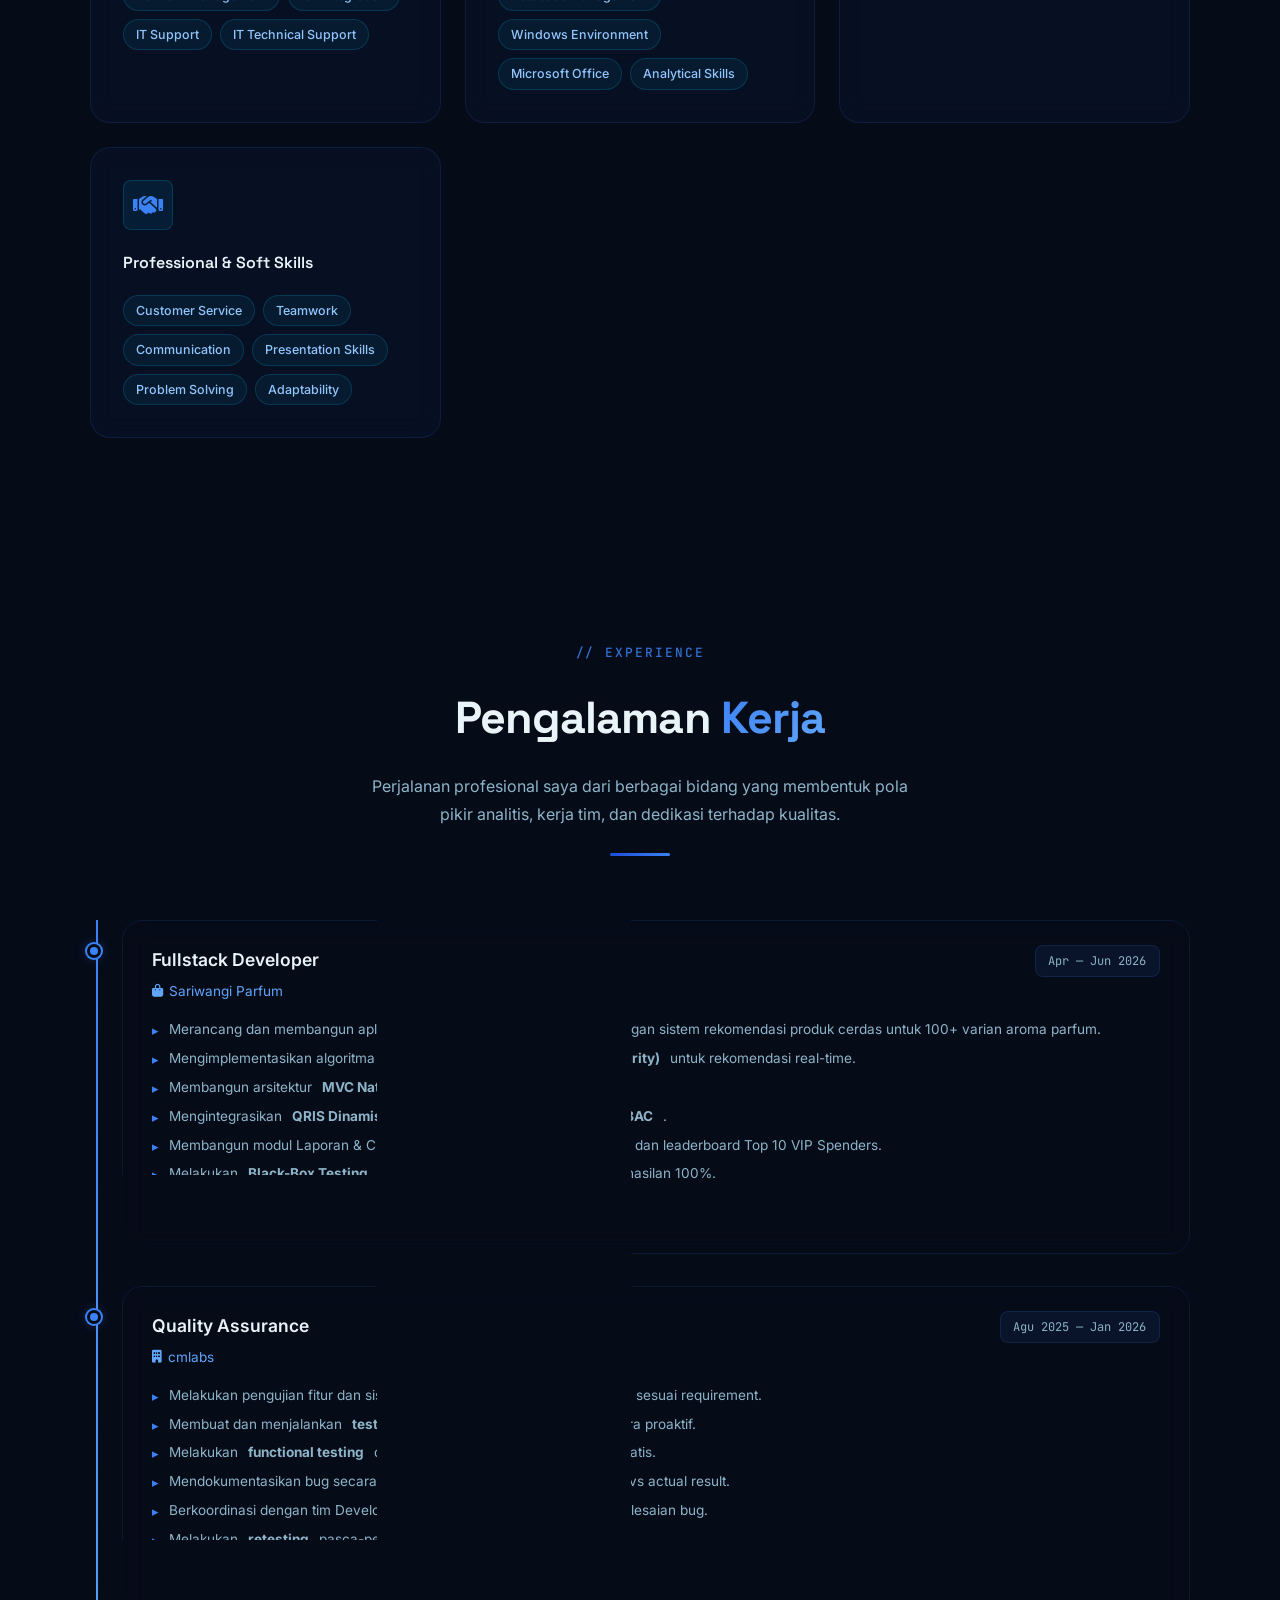
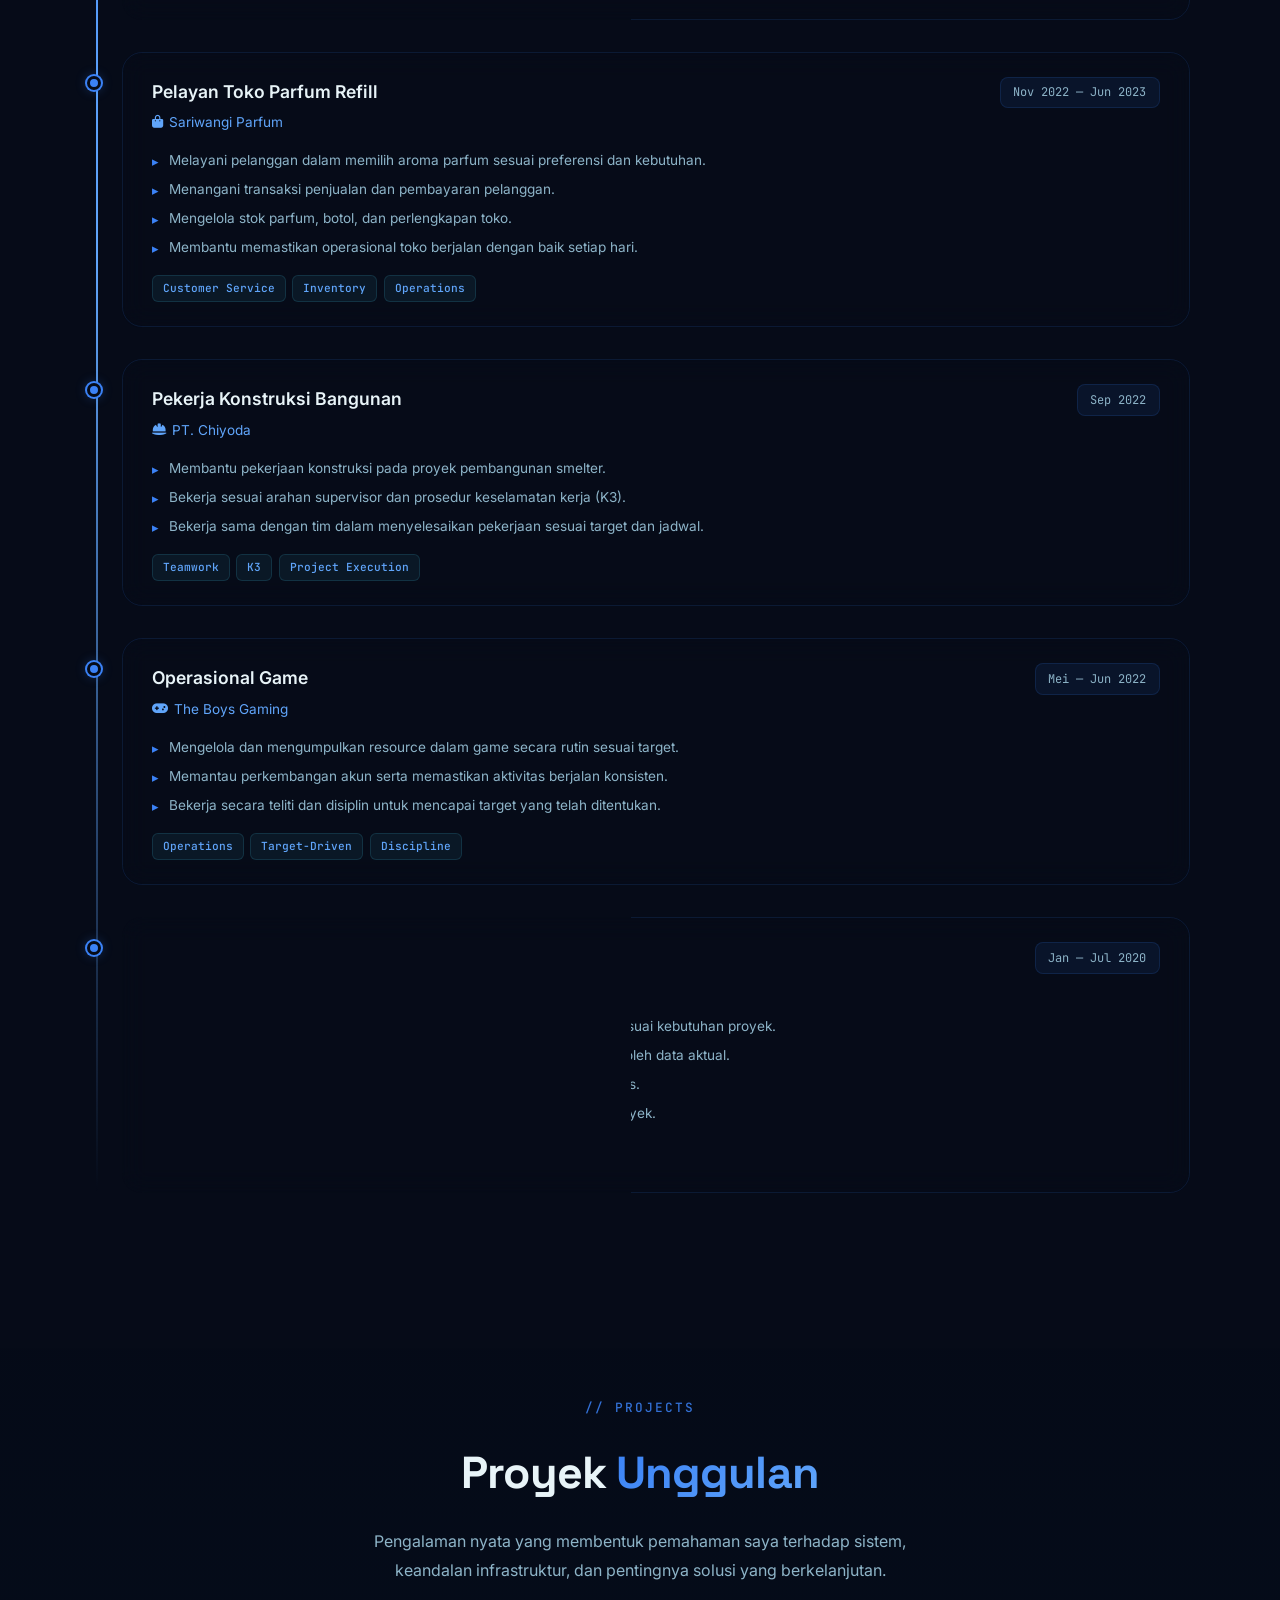
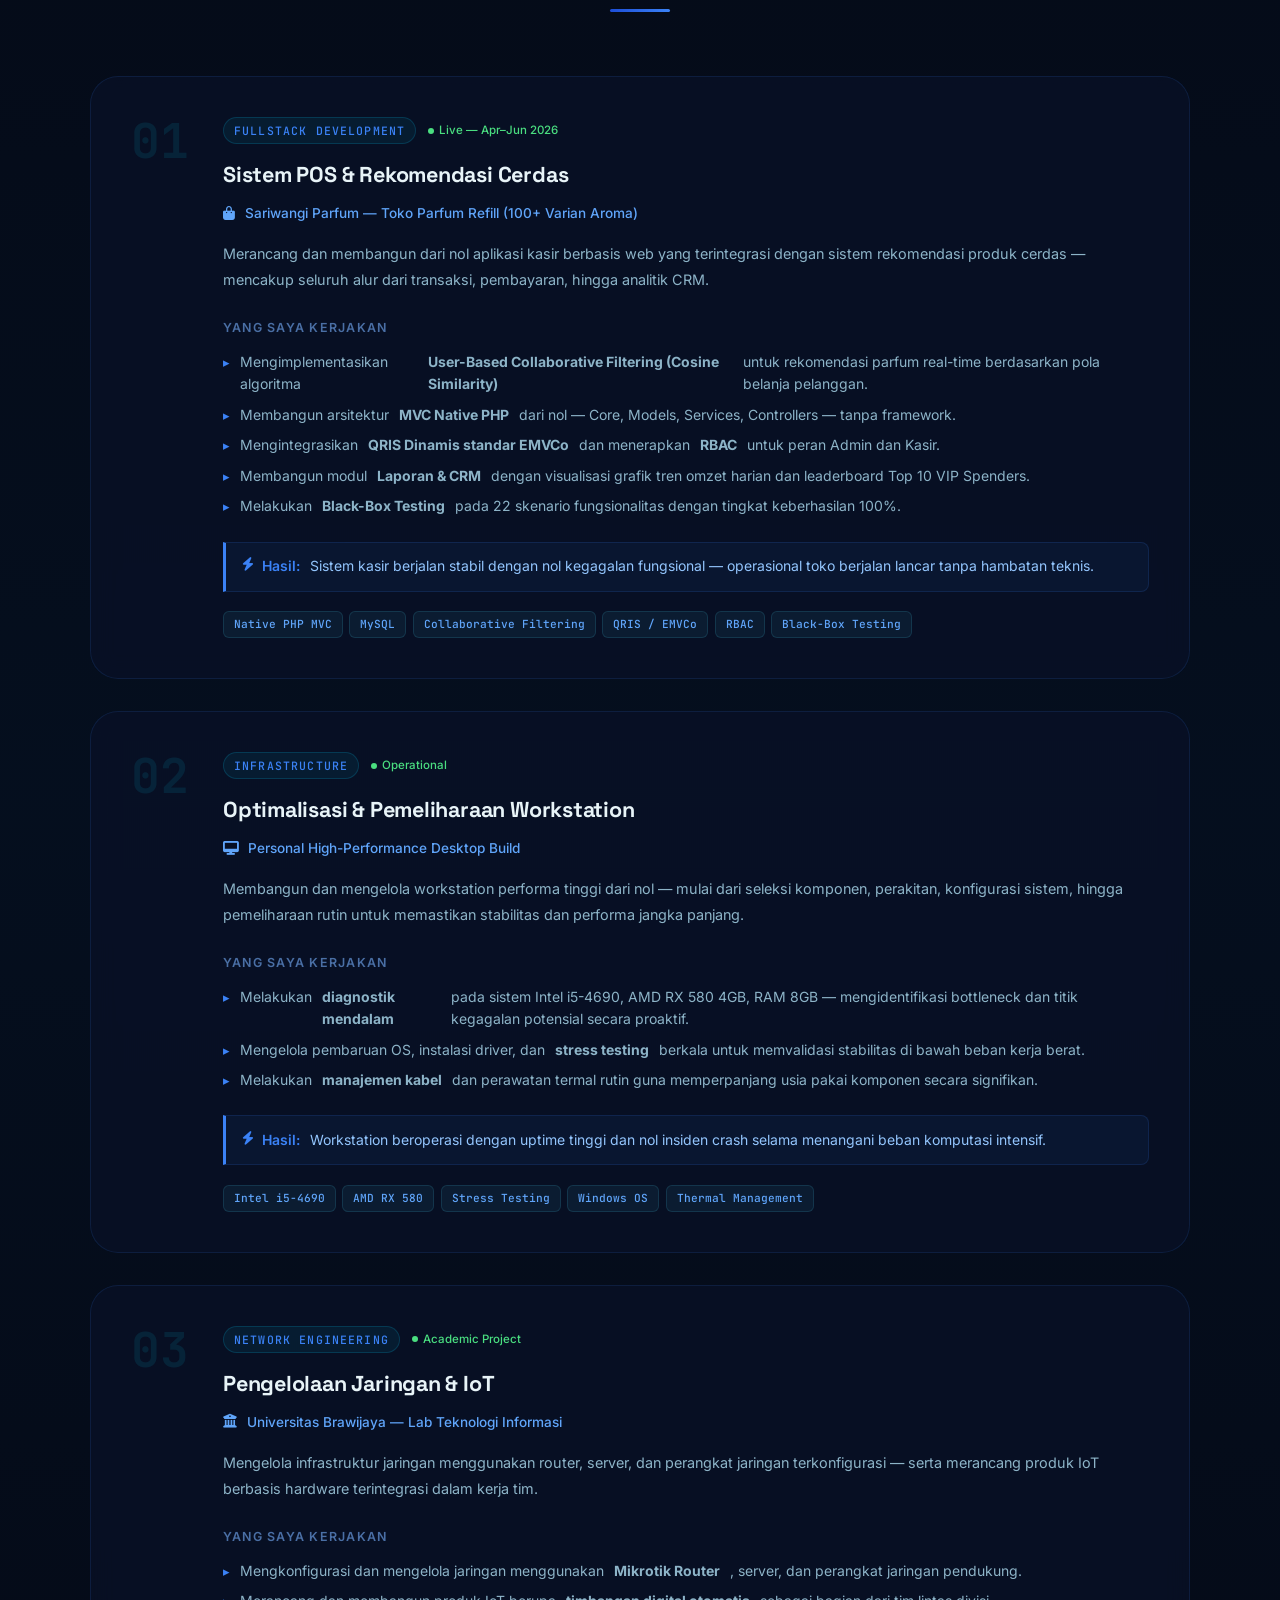
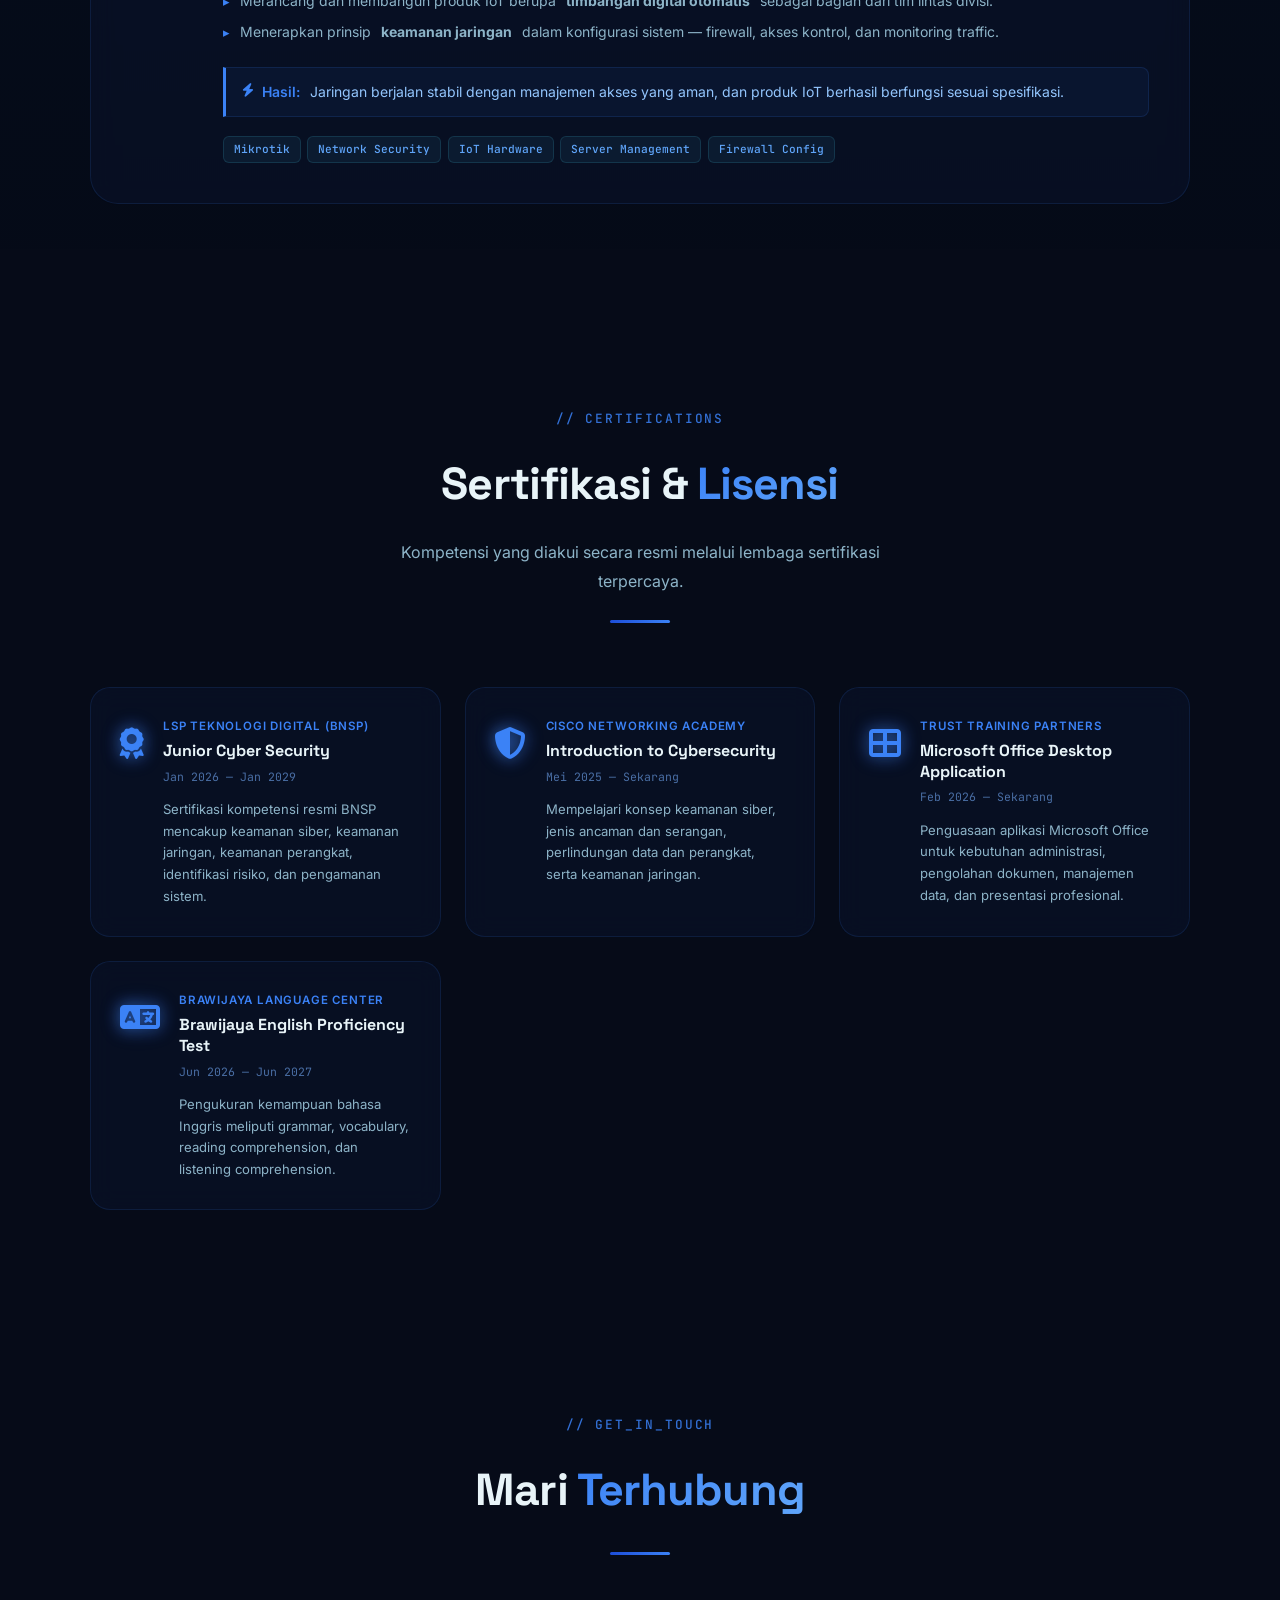
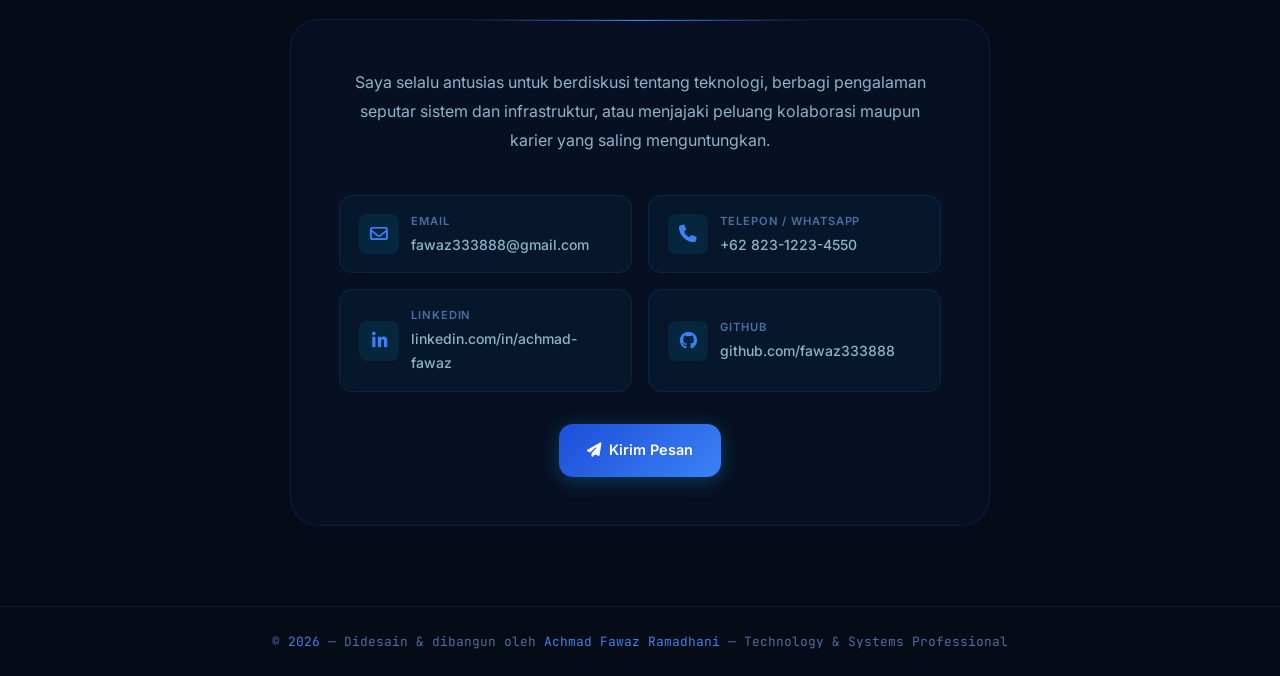
==== commit 4f033ffb: "Update" ====
--- a/index.html
+++ b/index.html
@@ -32,11 +32,12 @@
       </a>
 
       <ul class="nav-links" id="nav-links">
-        <li><a href="#about"   id="nav-about">Tentang</a></li>
-        <li><a href="#skills"  id="nav-skills">Keahlian</a></li>
+        <li><a href="#about"    id="nav-about">Tentang</a></li>
+        <li><a href="#skills"   id="nav-skills">Keahlian</a></li>
+        <li><a href="#experience" id="nav-experience">Pengalaman</a></li>
         <li><a href="#projects" id="nav-projects">Proyek</a></li>
-        <li><a href="#certs"   id="nav-certs">Sertifikat</a></li>
-        <li><a href="#contact" class="nav-cta" id="nav-contact">Kontak</a></li>
+        <li><a href="#certs"    id="nav-certs">Sertifikat</a></li>
+        <li><a href="#contact"  class="nav-cta" id="nav-contact">Kontak</a></li>
       </ul>
 
       <button class="menu-toggle" id="menu-toggle" aria-label="Toggle mobile menu" aria-expanded="false">
@@ -92,7 +93,7 @@
                class="social-link" id="social-email" aria-label="Email" title="Email">
               <i class="fa-regular fa-envelope"></i>
             </a>
-            <a href="https://wa.me/6282312234550"
+            <a href="tel:+6282312234550"
                class="social-link" id="social-phone" aria-label="Telepon" title="Telepon / WhatsApp">
               <i class="fa-solid fa-phone"></i>
             </a>
@@ -103,6 +104,10 @@
             <a href="https://github.com/fawaz333888" target="_blank" rel="noopener noreferrer"
                class="social-link" id="social-github" aria-label="GitHub" title="GitHub">
               <i class="fa-brands fa-github"></i>
+            </a>
+            <a href="https://www.instagram.com/4_desu" target="_blank" rel="noopener noreferrer"
+               class="social-link" id="social-instagram" aria-label="Instagram" title="Instagram">
+              <i class="fa-brands fa-instagram"></i>
             </a>
           </div>
         </div>
@@ -170,15 +175,15 @@
 
           <div class="about-stats reveal reveal-delay-2">
             <div class="stat-card" id="stat-exp">
-              <div class="stat-number" data-count="3" data-suffix="+">0+</div>
+              <div class="stat-number" data-count="6" data-suffix="+">0+</div>
               <div class="stat-label">Pengalaman Kerja</div>
             </div>
             <div class="stat-card" id="stat-projects-count">
-              <div class="stat-number" data-count="7" data-suffix="+">0+</div>
+              <div class="stat-number" data-count="10" data-suffix="+">0+</div>
               <div class="stat-label">Proyek Diselesaikan</div>
             </div>
             <div class="stat-card" id="stat-certs">
-              <div class="stat-number" data-count="3" data-suffix="">0</div>
+              <div class="stat-number" data-count="4" data-suffix="">0</div>
               <div class="stat-label">Sertifikasi</div>
             </div>
             <div class="stat-card" id="stat-test">
@@ -196,30 +201,60 @@
           </h3>
           <div class="edu-grid">
             <div class="edu-card" id="edu-ub">
-              <div class="edu-period">2023 — 2026</div>
+              <div class="edu-period">Agu 2023 — Jul 2026</div>
               <div class="edu-name">Universitas Brawijaya</div>
               <div class="edu-major">D3 Teknologi Informasi</div>
               <div class="edu-tags">
-                <span class="edu-tag">Web Dev</span>
-                <span class="edu-tag">Jaringan</span>
-                <span class="edu-tag">Hardware</span>
+                <span class="edu-tag">HTML, CSS, JS, PHP, Python</span>
+                <span class="edu-tag">Laravel</span>
+                <span class="edu-tag">MySQL</span>
+                <span class="edu-tag">Mikrotik</span>
+                <span class="edu-tag">Hardware & Troubleshooting</span>
                 <span class="edu-tag">IoT</span>
-                <span class="edu-tag">Keamanan Jaringan</span>
-                <span class="edu-tag">Database</span>
+                <span class="edu-tag">Keamanan Jaringan & Web</span>
+                <span class="edu-tag">UI/UX Design</span>
               </div>
             </div>
             <div class="edu-card" id="edu-smk">
-              <div class="edu-period">2018 — 2021</div>
+              <div class="edu-period">Jul 2018 — Jun 2021</div>
               <div class="edu-name">SMKN 2 Trenggalek</div>
               <div class="edu-major">Desain Pemodelan &amp; Informasi Bangunan</div>
               <div class="edu-tags">
                 <span class="edu-tag">AutoCAD</span>
                 <span class="edu-tag">Gambar Teknik</span>
                 <span class="edu-tag">Survei Lapangan</span>
-              </div>
-            </div>
-          </div>
-        </div>
+                <span class="edu-tag">Perhitungan Konstruksi</span>
+                <span class="edu-tag">K3</span>
+              </div>
+            </div>
+          </div>
+        </div>
+
+        <!-- Organizations -->
+        <div class="edu-section reveal reveal-delay-4">
+          <h3 class="edu-title">
+            <i class="fa-solid fa-users"></i>
+            Organisasi &amp; Kegiatan
+          </h3>
+          <div class="edu-grid">
+            <div class="edu-card" id="org-esport">
+              <div class="edu-period">Apr — Agu 2025</div>
+              <div class="edu-name">Brawijaya Esport</div>
+              <div class="edu-major">Anggota</div>
+            </div>
+            <div class="edu-card" id="org-chess">
+              <div class="edu-period">Sep — Nov 2023</div>
+              <div class="edu-name">Brawijaya Chess Club</div>
+              <div class="edu-major">Anggota</div>
+            </div>
+            <div class="edu-card" id="org-softball">
+              <div class="edu-period">Sep — Nov 2023</div>
+              <div class="edu-name">Base-Softball Brawijaya</div>
+              <div class="edu-major">Anggota</div>
+            </div>
+          </div>
+        </div>
+
       </div>
     </section>
 
@@ -252,7 +287,8 @@
               <span class="skill-tag">Mikrotik</span>
               <span class="skill-tag">Network Management</span>
               <span class="skill-tag">IoT Integration</span>
-              <span class="skill-tag">Peripheral Management</span>
+              <span class="skill-tag">IT Support</span>
+              <span class="skill-tag">IT Technical Support</span>
             </div>
           </div>
 
@@ -268,7 +304,8 @@
               <span class="skill-tag">Bug Documentation</span>
               <span class="skill-tag">Database Management</span>
               <span class="skill-tag">Windows Environment</span>
-              <span class="skill-tag">Patch Management</span>
+              <span class="skill-tag">Microsoft Office</span>
+              <span class="skill-tag">Analytical Skills</span>
             </div>
           </div>
 
@@ -280,11 +317,219 @@
             <div class="skill-tags">
               <span class="skill-tag">PHP / Native MVC</span>
               <span class="skill-tag">JavaScript</span>
+              <span class="skill-tag">Python</span>
               <span class="skill-tag">MySQL</span>
-              <span class="skill-tag">Cybersecurity Basics</span>
-              <span class="skill-tag">Network Security</span>
+              <span class="skill-tag">Cybersecurity</span>
+              <span class="skill-tag">IT Security</span>
               <span class="skill-tag">Laravel</span>
-              <span class="skill-tag">Node.js</span>
+              <span class="skill-tag">Tailwind CSS</span>
+            </div>
+          </div>
+
+          <div class="skill-category reveal reveal-delay-4" id="skill-soft">
+            <div class="skill-cat-icon">
+              <i class="fa-solid fa-handshake"></i>
+            </div>
+            <h3 class="skill-cat-title">Professional &amp; Soft Skills</h3>
+            <div class="skill-tags">
+              <span class="skill-tag">Customer Service</span>
+              <span class="skill-tag">Teamwork</span>
+              <span class="skill-tag">Communication</span>
+              <span class="skill-tag">Presentation Skills</span>
+              <span class="skill-tag">Problem Solving</span>
+              <span class="skill-tag">Adaptability</span>
+            </div>
+          </div>
+
+        </div>
+      </div>
+    </section>
+
+    <!-- ==============================
+         EXPERIENCE SECTION (NEW)
+         ============================== -->
+    <section id="experience" aria-label="Work experience section">
+      <div class="container">
+        <div class="section-header reveal">
+          <span class="section-label">// experience</span>
+          <h2 class="section-title">Pengalaman <span>Kerja</span></h2>
+          <p class="section-subtitle">
+            Perjalanan profesional saya dari berbagai bidang yang membentuk
+            pola pikir analitis, kerja tim, dan dedikasi terhadap kualitas.
+          </p>
+          <div class="section-divider"></div>
+        </div>
+
+        <div class="experience-timeline">
+
+          <!-- EXP 1 -->
+          <div class="exp-item reveal reveal-delay-1" id="exp-sariwangi-dev">
+            <div class="exp-dot"></div>
+            <div class="exp-card">
+              <div class="exp-header">
+                <div>
+                  <div class="exp-title">Fullstack Developer</div>
+                  <div class="exp-company">
+                    <i class="fa-solid fa-bag-shopping"></i>
+                    Sariwangi Parfum
+                  </div>
+                </div>
+                <div class="exp-period">Apr — Jun 2026</div>
+              </div>
+              <ul class="exp-list">
+                <li>Merancang dan membangun aplikasi kasir berbasis web terintegrasi dengan sistem rekomendasi produk cerdas untuk 100+ varian aroma parfum.</li>
+                <li>Mengimplementasikan algoritma <strong>Collaborative Filtering (Cosine Similarity)</strong> untuk rekomendasi real-time.</li>
+                <li>Membangun arsitektur <strong>MVC Native PHP</strong> dari nol tanpa framework.</li>
+                <li>Mengintegrasikan <strong>QRIS Dinamis standar EMVCo</strong> dan menerapkan <strong>RBAC</strong>.</li>
+                <li>Membangun modul Laporan &amp; CRM dengan visualisasi grafik tren omzet dan leaderboard Top 10 VIP Spenders.</li>
+                <li>Melakukan <strong>Black-Box Testing</strong> pada 22 skenario dengan tingkat keberhasilan 100%.</li>
+              </ul>
+              <div class="exp-tags">
+                <span class="tech-badge">PHP MVC</span>
+                <span class="tech-badge">MySQL</span>
+                <span class="tech-badge">QRIS</span>
+                <span class="tech-badge">RBAC</span>
+              </div>
+            </div>
+          </div>
+
+          <!-- EXP 2 -->
+          <div class="exp-item reveal reveal-delay-2" id="exp-cmlabs">
+            <div class="exp-dot"></div>
+            <div class="exp-card">
+              <div class="exp-header">
+                <div>
+                  <div class="exp-title">Quality Assurance</div>
+                  <div class="exp-company">
+                    <i class="fa-solid fa-building"></i>
+                    cmlabs
+                  </div>
+                </div>
+                <div class="exp-period">Agu 2025 — Jan 2026</div>
+              </div>
+              <ul class="exp-list">
+                <li>Melakukan pengujian fitur dan sistem untuk memastikan aplikasi berjalan sesuai requirement.</li>
+                <li>Membuat dan menjalankan <strong>test case</strong> untuk mengidentifikasi bug secara proaktif.</li>
+                <li>Melakukan <strong>functional testing</strong> dan <strong>regression testing</strong> secara sistematis.</li>
+                <li>Mendokumentasikan bug secara detail — langkah reproduksi, expected vs actual result.</li>
+                <li>Berkoordinasi dengan tim Developer dalam proses pelaporan dan penyelesaian bug.</li>
+                <li>Melakukan <strong>retesting</strong> pasca-perbaikan untuk validasi solusi.</li>
+              </ul>
+              <div class="exp-tags">
+                <span class="tech-badge">Functional Testing</span>
+                <span class="tech-badge">Regression Testing</span>
+                <span class="tech-badge">Bug Tracking</span>
+              </div>
+            </div>
+          </div>
+
+          <!-- EXP 3 -->
+          <div class="exp-item reveal reveal-delay-3" id="exp-sariwangi-toko">
+            <div class="exp-dot"></div>
+            <div class="exp-card">
+              <div class="exp-header">
+                <div>
+                  <div class="exp-title">Pelayan Toko Parfum Refill</div>
+                  <div class="exp-company">
+                    <i class="fa-solid fa-bag-shopping"></i>
+                    Sariwangi Parfum
+                  </div>
+                </div>
+                <div class="exp-period">Nov 2022 — Jun 2023</div>
+              </div>
+              <ul class="exp-list">
+                <li>Melayani pelanggan dalam memilih aroma parfum sesuai preferensi dan kebutuhan.</li>
+                <li>Menangani transaksi penjualan dan pembayaran pelanggan.</li>
+                <li>Mengelola stok parfum, botol, dan perlengkapan toko.</li>
+                <li>Membantu memastikan operasional toko berjalan dengan baik setiap hari.</li>
+              </ul>
+              <div class="exp-tags">
+                <span class="tech-badge">Customer Service</span>
+                <span class="tech-badge">Inventory</span>
+                <span class="tech-badge">Operations</span>
+              </div>
+            </div>
+          </div>
+
+          <!-- EXP 4 -->
+          <div class="exp-item reveal reveal-delay-4" id="exp-chiyoda">
+            <div class="exp-dot"></div>
+            <div class="exp-card">
+              <div class="exp-header">
+                <div>
+                  <div class="exp-title">Pekerja Konstruksi Bangunan</div>
+                  <div class="exp-company">
+                    <i class="fa-solid fa-helmet-safety"></i>
+                    PT. Chiyoda
+                  </div>
+                </div>
+                <div class="exp-period">Sep 2022</div>
+              </div>
+              <ul class="exp-list">
+                <li>Membantu pekerjaan konstruksi pada proyek pembangunan smelter.</li>
+                <li>Bekerja sesuai arahan supervisor dan prosedur keselamatan kerja (K3).</li>
+                <li>Bekerja sama dengan tim dalam menyelesaikan pekerjaan sesuai target dan jadwal.</li>
+              </ul>
+              <div class="exp-tags">
+                <span class="tech-badge">Teamwork</span>
+                <span class="tech-badge">K3</span>
+                <span class="tech-badge">Project Execution</span>
+              </div>
+            </div>
+          </div>
+
+          <!-- EXP 5 -->
+          <div class="exp-item reveal reveal-delay-1" id="exp-gaming">
+            <div class="exp-dot"></div>
+            <div class="exp-card">
+              <div class="exp-header">
+                <div>
+                  <div class="exp-title">Operasional Game</div>
+                  <div class="exp-company">
+                    <i class="fa-solid fa-gamepad"></i>
+                    The Boys Gaming
+                  </div>
+                </div>
+                <div class="exp-period">Mei — Jun 2022</div>
+              </div>
+              <ul class="exp-list">
+                <li>Mengelola dan mengumpulkan resource dalam game secara rutin sesuai target.</li>
+                <li>Memantau perkembangan akun serta memastikan aktivitas berjalan konsisten.</li>
+                <li>Bekerja secara teliti dan disiplin untuk mencapai target yang telah ditentukan.</li>
+              </ul>
+              <div class="exp-tags">
+                <span class="tech-badge">Operations</span>
+                <span class="tech-badge">Target-Driven</span>
+                <span class="tech-badge">Discipline</span>
+              </div>
+            </div>
+          </div>
+
+          <!-- EXP 6 -->
+          <div class="exp-item reveal reveal-delay-2" id="exp-drafter">
+            <div class="exp-dot"></div>
+            <div class="exp-card">
+              <div class="exp-header">
+                <div>
+                  <div class="exp-title">Internship Drafter</div>
+                  <div class="exp-company">
+                    <i class="fa-solid fa-compass-drafting"></i>
+                    CV Gradien Triaksa
+                  </div>
+                </div>
+                <div class="exp-period">Jan — Jul 2020</div>
+              </div>
+              <ul class="exp-list">
+                <li>Membuat dan mengedit gambar teknik 2D menggunakan <strong>AutoCAD</strong> sesuai kebutuhan proyek.</li>
+                <li>Melakukan survei dan pengukuran langsung di lapangan untuk memperoleh data aktual.</li>
+                <li>Mengolah data hasil survei menjadi gambar kerja dan dokumentasi teknis.</li>
+                <li>Membantu mengelola dan mengarsipkan dokumen serta file gambar proyek.</li>
+              </ul>
+              <div class="exp-tags">
+                <span class="tech-badge">AutoCAD</span>
+                <span class="tech-badge">Survei</span>
+                <span class="tech-badge">Technical Drawing</span>
+              </div>
             </div>
           </div>
 
@@ -336,6 +581,7 @@
                   <li>Mengimplementasikan algoritma <strong>User-Based Collaborative Filtering (Cosine Similarity)</strong> untuk rekomendasi parfum real-time berdasarkan pola belanja pelanggan.</li>
                   <li>Membangun arsitektur <strong>MVC Native PHP</strong> dari nol — Core, Models, Services, Controllers — tanpa framework.</li>
                   <li>Mengintegrasikan <strong>QRIS Dinamis standar EMVCo</strong> dan menerapkan <strong>RBAC</strong> untuk peran Admin dan Kasir.</li>
+                  <li>Membangun modul <strong>Laporan &amp; CRM</strong> dengan visualisasi grafik tren omzet harian dan leaderboard Top 10 VIP Spenders.</li>
                   <li>Melakukan <strong>Black-Box Testing</strong> pada 22 skenario fungsionalitas dengan tingkat keberhasilan 100%.</li>
                 </ul>
               </div>
@@ -355,52 +601,8 @@
           </article>
 
           <!-- PROJECT 2 -->
-          <article class="project-card reveal reveal-delay-2" id="project-qa">
+          <article class="project-card reveal reveal-delay-2" id="project-hardware">
             <div class="project-number" aria-hidden="true">02</div>
-            <div class="project-content">
-              <div class="project-meta">
-                <span class="project-category">Quality Assurance</span>
-                <span class="project-status">
-                  <span class="status-dot"></span>
-                  Completed — Agu 2025–Jan 2026
-                </span>
-              </div>
-              <h3 class="project-title">Quality Assurance Engineer</h3>
-              <p class="project-client">
-                <i class="fa-solid fa-building"></i>
-                cmlabs — Software Testing &amp; Bug Management
-              </p>
-              <p class="project-description">
-                Bertanggung jawab memastikan seluruh fitur dan sistem berjalan sesuai
-                requirement — dari pembuatan test case hingga koordinasi resolusi bug
-                bersama tim developer.
-              </p>
-              <div class="project-responsibilities">
-                <p class="responsibilities-title">Yang Saya Kerjakan</p>
-                <ul class="responsibility-list">
-                  <li>Membuat dan menjalankan <strong>test case</strong> untuk mengidentifikasi bug dan potensi masalah pada sistem secara proaktif.</li>
-                  <li>Melakukan <strong>functional testing</strong> dan <strong>regression testing</strong> pada fitur-fitur aplikasi secara sistematis.</li>
-                  <li>Mendokumentasikan bug secara detail — langkah reproduksi, expected vs actual result — dan berkoordinasi dengan tim developer untuk resolusi.</li>
-                  <li>Melakukan <strong>retesting</strong> pasca-perbaikan untuk memvalidasi bahwa solusi berjalan sebagaimana mestinya.</li>
-                </ul>
-              </div>
-              <div class="project-impact">
-                <i class="fa-solid fa-bolt"></i>
-                <span><span class="impact-label">Hasil:</span> Proses identifikasi dan resolusi bug lebih cepat dan terstruktur berkat dokumentasi yang rapi dan alur retesting yang konsisten.</span>
-              </div>
-              <div class="project-tech">
-                <span class="tech-badge">Functional Testing</span>
-                <span class="tech-badge">Regression Testing</span>
-                <span class="tech-badge">Bug Documentation</span>
-                <span class="tech-badge">Test Case Design</span>
-                <span class="tech-badge">Retesting</span>
-              </div>
-            </div>
-          </article>
-
-          <!-- PROJECT 3 -->
-          <article class="project-card reveal reveal-delay-3" id="project-hardware">
-            <div class="project-number" aria-hidden="true">03</div>
             <div class="project-content">
               <div class="project-meta">
                 <span class="project-category">Infrastructure</span>
@@ -441,9 +643,9 @@
             </div>
           </article>
 
-          <!-- PROJECT 4 -->
-          <article class="project-card reveal reveal-delay-4" id="project-network">
-            <div class="project-number" aria-hidden="true">04</div>
+          <!-- PROJECT 3 -->
+          <article class="project-card reveal reveal-delay-3" id="project-network">
+            <div class="project-number" aria-hidden="true">03</div>
             <div class="project-content">
               <div class="project-meta">
                 <span class="project-category">Network Engineering</span>
@@ -549,6 +751,21 @@
             </div>
           </div>
 
+          <div class="cert-card reveal reveal-delay-4" id="cert-bept">
+            <div class="cert-icon">
+              <i class="fa-solid fa-language"></i>
+            </div>
+            <div class="cert-content">
+              <div class="cert-issuer">Brawijaya Language Center</div>
+              <div class="cert-name">Brawijaya English Proficiency Test</div>
+              <div class="cert-period">Jun 2026 — Jun 2027</div>
+              <p class="cert-desc">
+                Pengukuran kemampuan bahasa Inggris meliputi grammar, vocabulary,
+                reading comprehension, dan listening comprehension.
+              </p>
+            </div>
+          </div>
+
         </div>
       </div>
     </section>
@@ -583,7 +800,7 @@
                 </div>
               </a>
 
-              <a href="https://wa.me/6282312234550" class="contact-item" id="contact-phone">
+              <a href="tel:+6282312234550" class="contact-item" id="contact-phone">
                 <div class="contact-item-icon">
                   <i class="fa-solid fa-phone"></i>
                 </div>
--- a/style.css
+++ b/style.css
@@ -844,6 +844,132 @@
   background: rgba(0, 180, 216, 0.18);
   border-color: var(--accent-primary);
   color: white;
+}
+
+/* =========================================
+   EXPERIENCE TIMELINE
+   ========================================= */
+.experience-timeline {
+  position: relative;
+  padding-left: 2rem;
+}
+
+.experience-timeline::before {
+  content: '';
+  position: absolute;
+  left: 6px;
+  top: 0;
+  bottom: 0;
+  width: 2px;
+  background: linear-gradient(180deg, var(--accent-primary), var(--accent-cyan), transparent);
+}
+
+.exp-item {
+  position: relative;
+  margin-bottom: 2rem;
+}
+
+.exp-item:last-child {
+  margin-bottom: 0;
+}
+
+.exp-dot {
+  position: absolute;
+  left: -2rem;
+  top: 1.5rem;
+  width: 14px;
+  height: 14px;
+  border-radius: 50%;
+  background: var(--accent-primary);
+  border: 3px solid var(--bg-primary);
+  box-shadow: 0 0 0 2px var(--accent-primary), 0 0 12px rgba(59, 130, 246, 0.4);
+  z-index: 2;
+  transform: translateX(-3px);
+}
+
+.exp-card {
+  background: var(--bg-glass);
+  border: 1px solid var(--border-glass);
+  border-radius: var(--radius-lg);
+  padding: 1.5rem 1.8rem;
+  backdrop-filter: blur(12px);
+  transition: var(--transition-smooth);
+}
+
+.exp-card:hover {
+  border-color: var(--border-glass-hover);
+  transform: translateY(-2px);
+  box-shadow: 0 8px 30px rgba(0, 0, 0, 0.2);
+}
+
+.exp-header {
+  display: flex;
+  justify-content: space-between;
+  align-items: flex-start;
+  gap: 1rem;
+  margin-bottom: 1rem;
+}
+
+.exp-title {
+  font-size: 1.1rem;
+  font-weight: 600;
+  color: var(--text-primary);
+  margin-bottom: 0.3rem;
+}
+
+.exp-company {
+  font-size: 0.85rem;
+  color: var(--accent-cyan);
+  display: flex;
+  align-items: center;
+  gap: 6px;
+}
+
+.exp-company i {
+  font-size: 0.8rem;
+}
+
+.exp-period {
+  font-family: 'JetBrains Mono', monospace;
+  font-size: 0.75rem;
+  color: var(--text-secondary);
+  background: rgba(59, 130, 246, 0.08);
+  border: 1px solid rgba(59, 130, 246, 0.15);
+  padding: 0.3rem 0.8rem;
+  border-radius: var(--radius-sm);
+  white-space: nowrap;
+  height: fit-content;
+}
+
+.exp-list {
+  list-style: none;
+  display: flex;
+  flex-direction: column;
+  gap: 0.4rem;
+  margin-bottom: 1rem;
+}
+
+.exp-list li {
+  display: flex;
+  align-items: flex-start;
+  gap: 10px;
+  font-size: 0.85rem;
+  color: var(--text-secondary);
+  line-height: 1.6;
+}
+
+.exp-list li::before {
+  content: '▸';
+  color: var(--accent-primary);
+  font-size: 0.8rem;
+  flex-shrink: 0;
+  margin-top: 2px;
+}
+
+.exp-tags {
+  display: flex;
+  flex-wrap: wrap;
+  gap: 0.4rem;
 }
 
 /* =========================================
@@ -1375,6 +1501,9 @@
   .contact-links { grid-template-columns: 1fr; }
   .about-stats { grid-template-columns: repeat(2, 1fr); }
   .contact-card { padding: 2rem 1.5rem; }
+  .exp-header { flex-direction: column; gap: 0.5rem; }
+  .exp-card { padding: 1.2rem 1.4rem; }
+  .experience-timeline { padding-left: 1.5rem; }
 }
 
 @media (max-width: 480px) {
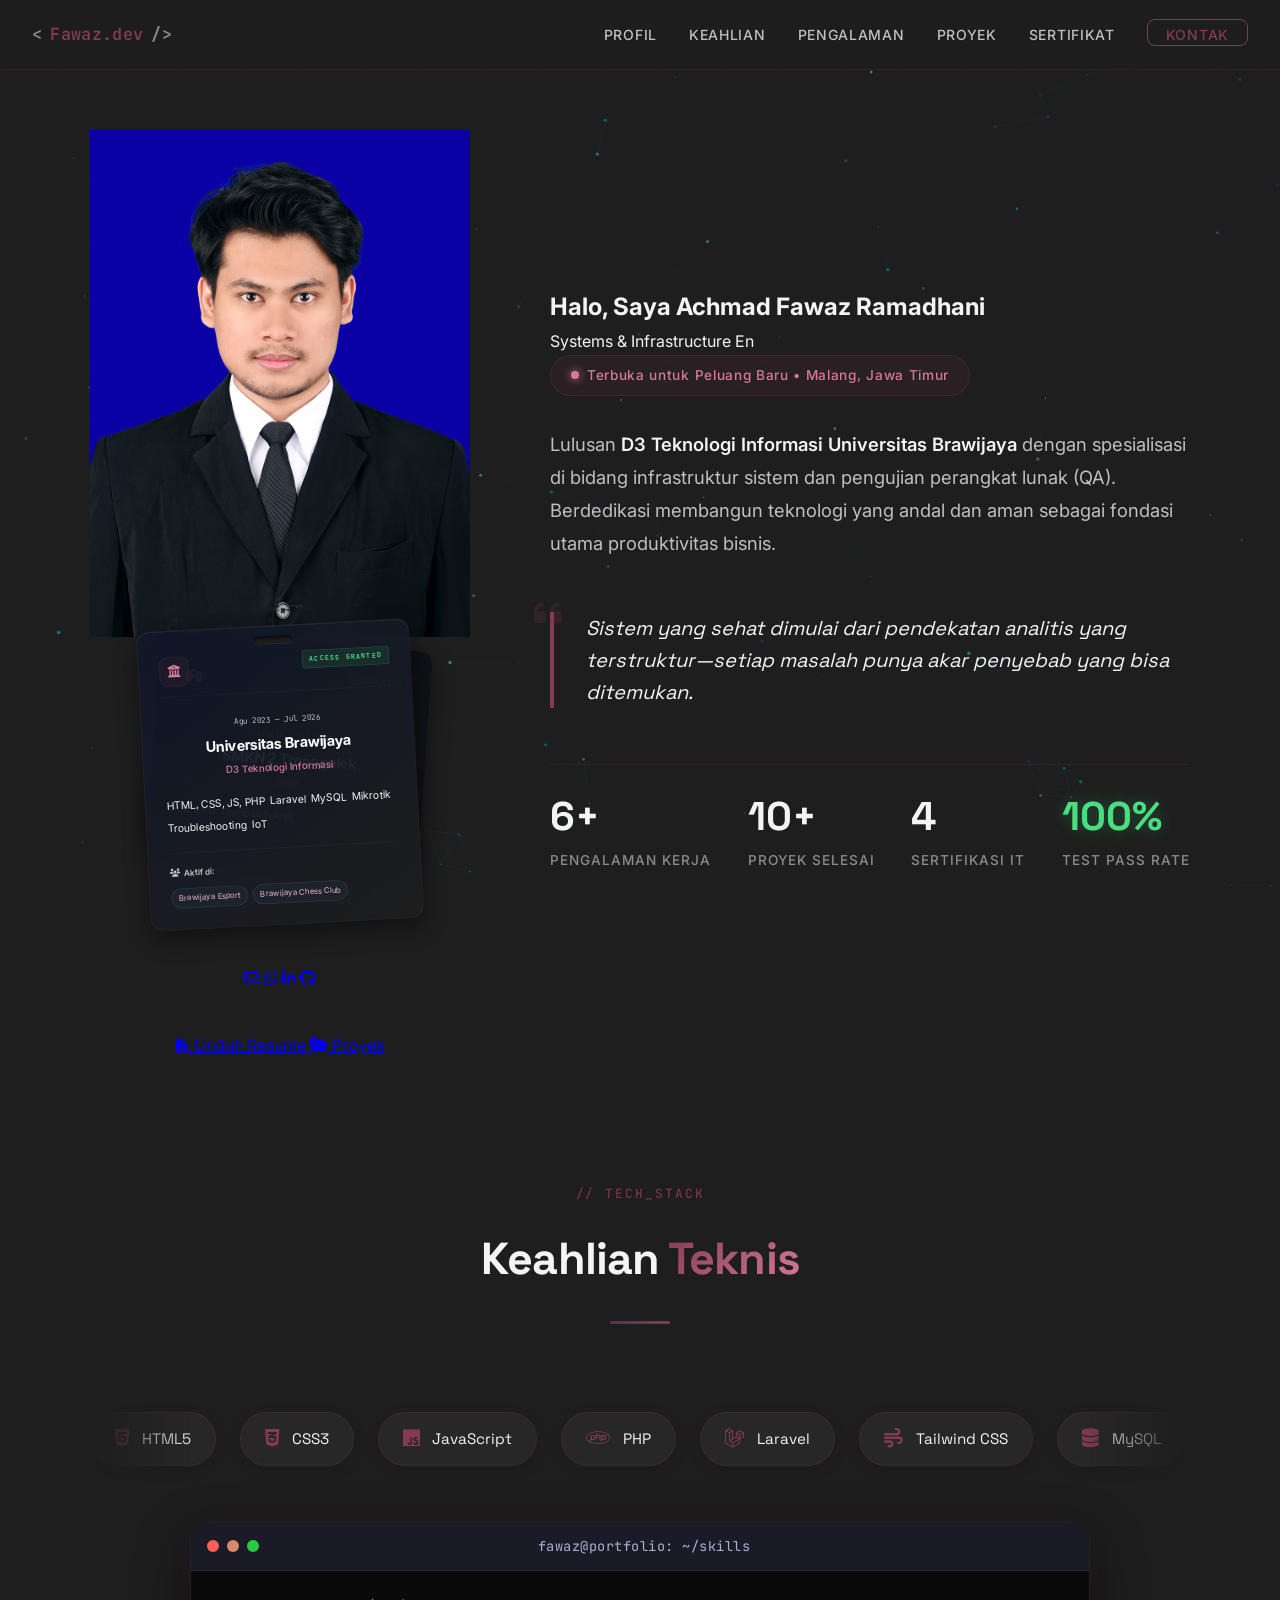
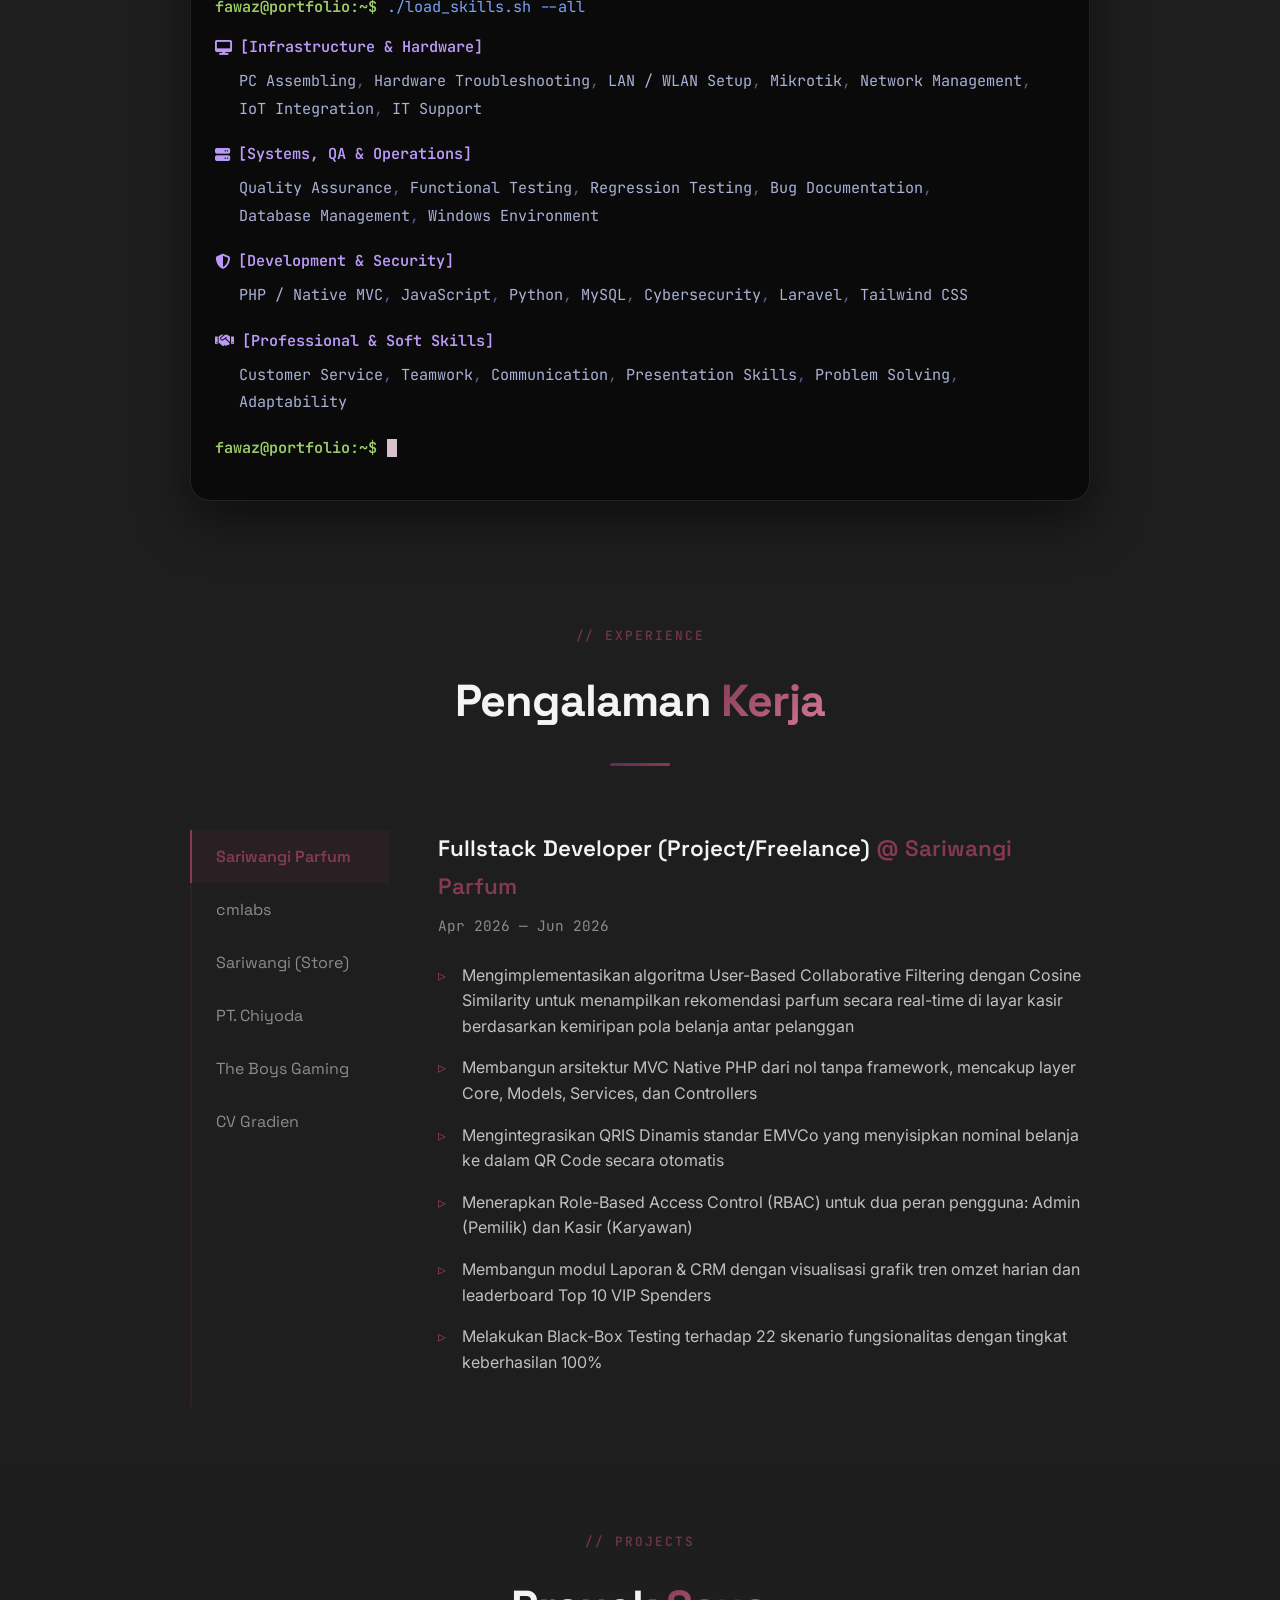
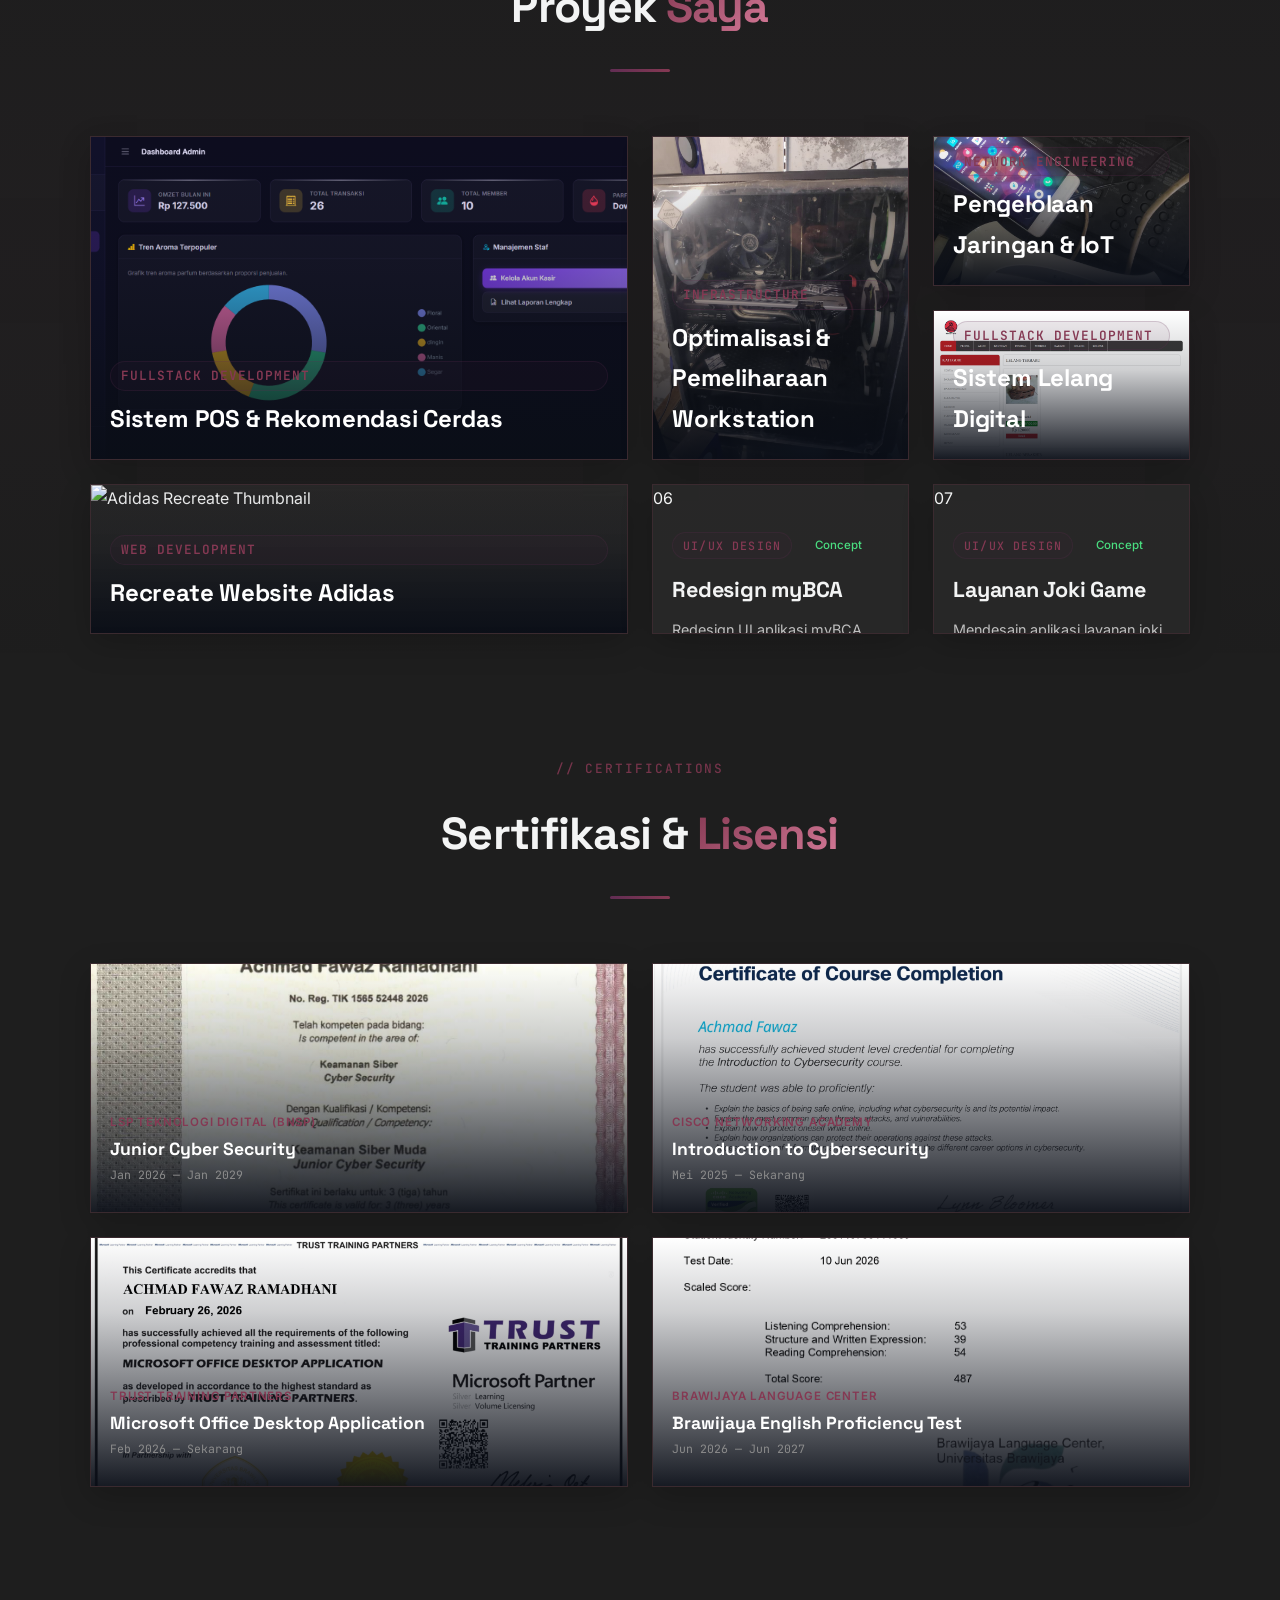
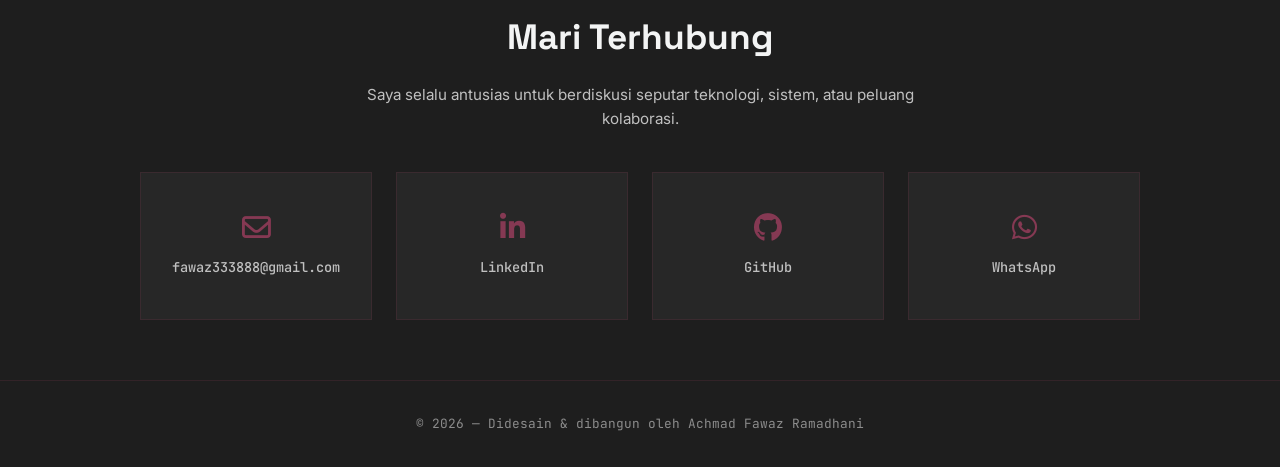
==== commit 2bb1eebb: "Big Update" ====
--- a/index.html
+++ b/index.html
@@ -8,7 +8,7 @@
   <meta property="og:title" content="Achmad Fawaz Ramadhani | Technology & Systems Professional" />
   <meta property="og:description" content="Membangun, memelihara, dan mengoptimalkan sistem teknologi untuk kebutuhan bisnis modern." />
   <title>Achmad Fawaz Ramadhani | Technology & Systems Professional</title>
-  <link rel="stylesheet" href="style.css" />
+  <link rel="stylesheet" href="assets/css/style.css" />
   <!-- Font Awesome 6 Free -->
   <link rel="stylesheet" href="https://cdnjs.cloudflare.com/ajax/libs/font-awesome/6.5.2/css/all.min.css" crossorigin="anonymous" referrerpolicy="no-referrer" />
   <link rel="preconnect" href="https://fonts.googleapis.com" />
@@ -19,9 +19,7 @@
   <canvas id="particles-canvas" aria-hidden="true"></canvas>
   <div class="grid-overlay" aria-hidden="true"></div>
 
-  <div class="main-wrapper">
-
-    <!-- ==============================
+  <!-- ==============================
          NAVIGATION
          ============================== -->
     <nav class="navbar" role="navigation" aria-label="Main navigation">
@@ -32,7 +30,7 @@
       </a>
 
       <ul class="nav-links" id="nav-links">
-        <li><a href="#about"    id="nav-about">Tentang</a></li>
+        <li><a href="#hero" id="nav-about">Profil</a></li>
         <li><a href="#skills"   id="nav-skills">Keahlian</a></li>
         <li><a href="#experience" id="nav-experience">Pengalaman</a></li>
         <li><a href="#projects" id="nav-projects">Proyek</a></li>
@@ -45,20 +43,116 @@
       </button>
     </nav>
 
+  <div class="main-wrapper">
+
+    
+
     <!-- ==============================
          HERO SECTION
          ============================== -->
-    <section id="hero" class="hero" aria-label="Hero section">
+    
+    <!-- ==============================
+         UNIFIED PROFILE SECTION (HERO + ABOUT)
+         ============================== -->
+    <section id="hero" class="unified-hero" aria-label="Profil Utama">
       <div class="hero-glow" aria-hidden="true"></div>
 
-      <div class="hero-container">
-        <div class="hero-content">
-
-          <div class="hero-badge" id="hero-badge">
-            <span class="dot" aria-hidden="true"></span>
-            Terbuka untuk Peluang Baru &bull; Malang, Jawa Timur
-          </div>
-
+      <div class="container unified-container">
+        
+        <!-- LEFT: Identity -->
+        <div class="hero-identity reveal">
+          <div class="hero-avatar-wrapper">
+            <div class="hero-avatar">
+              <div class="avatar-ring"></div>
+              <div class="avatar-inner">
+                <img src="assets/img/profile.jpg" alt="Achmad Fawaz" class="avatar-image">
+              </div>
+            </div>
+          </div>
+          
+          <div class="id-card-grid">
+            
+            <!-- UB ID CARD -->
+            <div class="id-card" id="edu-ub">
+              <div class="id-card-hole"></div>
+              <div class="id-card-glare"></div>
+              
+              <div class="id-card-header">
+                <div class="id-card-logo">
+                  <i class="fa-solid fa-building-columns"></i>
+                </div>
+                <div class="id-card-status">ACCESS GRANTED</div>
+              </div>
+
+              <div class="id-card-body">
+                <div class="id-card-period">Agu 2023 — Jul 2026</div>
+                <div class="id-card-name">Universitas Brawijaya</div>
+                <div class="id-card-major">D3 Teknologi Informasi</div>
+                
+                <div class="id-card-tags">
+                  <span class="edu-tag">HTML, CSS, JS, PHP</span>
+                  <span class="edu-tag">Laravel</span>
+                  <span class="edu-tag">MySQL</span>
+                  <span class="edu-tag">Mikrotik</span>
+                  <span class="edu-tag">Troubleshooting</span>
+                  <span class="edu-tag">IoT</span>
+                </div>
+                
+                <div class="org-tags-wrapper">
+                  <div class="org-tags-label"><i class="fa-solid fa-users"></i> Aktif di:</div>
+                  <div class="org-tags">
+                    <span class="org-tag">Brawijaya Esport</span>
+                    <span class="org-tag">Brawijaya Chess Club</span>
+                  </div>
+                </div>
+              </div>
+            </div>
+
+            <!-- SMK ID CARD -->
+            <div class="id-card" id="edu-smk">
+              <div class="id-card-hole"></div>
+              <div class="id-card-glare"></div>
+              
+              <div class="id-card-header">
+                <div class="id-card-logo">
+                  <i class="fa-solid fa-school"></i>
+                </div>
+                <div class="id-card-status">COMPLETED</div>
+              </div>
+
+              <div class="id-card-body">
+                <div class="id-card-period">Jul 2018 — Jun 2021</div>
+                <div class="id-card-name">SMKN 2 Trenggalek</div>
+                <div class="id-card-major">DPIB</div>
+                
+                <div class="id-card-tags">
+                  <span class="edu-tag">AutoCAD</span>
+                  <span class="edu-tag">Gambar Teknik</span>
+                </div>
+              </div>
+            </div>
+
+          </div>
+
+          <div class="hero-socials" id="hero-socials">
+            <a href="mailto:fawaz333888@gmail.com" class="social-link" aria-label="Email" title="Email"><i class="fa-regular fa-envelope"></i></a>
+            <a href="https://wa.me/6282312234550" target="_blank" rel="noopener noreferrer" class="social-link" aria-label="WhatsApp" title="WhatsApp"><i class="fa-brands fa-whatsapp"></i></a>
+            <a href="https://www.linkedin.com/in/achmad-fawaz" target="_blank" rel="noopener noreferrer" class="social-link" aria-label="LinkedIn" title="LinkedIn"><i class="fa-brands fa-linkedin-in"></i></a>
+            <a href="https://github.com/fawaz333888" target="_blank" rel="noopener noreferrer" class="social-link" aria-label="GitHub" title="GitHub"><i class="fa-brands fa-github"></i></a>
+          </div>
+
+          <div class="hero-actions" id="hero-actions">
+            <a href="assets/docs/Resume.pdf" target="_blank" class="btn-primary" download>
+              <i class="fa-solid fa-file-pdf"></i> Unduh Resume
+            </a>
+            <a href="#projects" class="btn-outline">
+              <i class="fa-solid fa-folder-open"></i> Proyek
+            </a>
+          </div>
+        </div>
+
+        <!-- RIGHT: Story & Stats -->
+        <div class="hero-story reveal reveal-delay-2">
           <h1 class="hero-name" id="hero-name" aria-label="Achmad Fawaz Ramadhani">
             <span class="name-greeting">Halo, Saya</span>
             <span class="name-first">Achmad Fawaz</span>
@@ -70,193 +164,50 @@
             <span class="typing-cursor" aria-hidden="true"></span>
           </div>
 
-          <p class="hero-description" id="hero-description">
-            Lulusan <strong>D3 Teknologi Informasi Universitas Brawijaya</strong> yang
-            bersemangat dalam membangun dan memelihara sistem digital. Saya percaya
-            bahwa teknologi yang <strong>andal, aman, dan terpelihara dengan baik</strong>
-            adalah fondasi utama produktivitas bisnis yang berkelanjutan.
-          </p>
-
-          <div class="hero-actions" id="hero-actions">
-            <a href="#projects" class="btn-primary" id="btn-view-projects">
-              <i class="fa-solid fa-folder-open"></i>
-              Lihat Proyek Saya
-            </a>
-            <a href="#contact" class="btn-secondary" id="btn-contact">
-              <i class="fa-regular fa-comment-dots"></i>
-              Mari Terhubung
-            </a>
-          </div>
-
-          <div class="hero-socials" id="hero-socials">
-            <a href="mailto:fawaz333888@gmail.com"
-               class="social-link" id="social-email" aria-label="Email" title="Email">
-              <i class="fa-regular fa-envelope"></i>
-            </a>
-            <a href="tel:+6282312234550"
-               class="social-link" id="social-phone" aria-label="Telepon" title="Telepon / WhatsApp">
-              <i class="fa-solid fa-phone"></i>
-            </a>
-            <a href="https://www.linkedin.com/in/achmad-fawaz" target="_blank" rel="noopener noreferrer"
-               class="social-link" id="social-linkedin" aria-label="LinkedIn" title="LinkedIn">
-              <i class="fa-brands fa-linkedin-in"></i>
-            </a>
-            <a href="https://github.com/fawaz333888" target="_blank" rel="noopener noreferrer"
-               class="social-link" id="social-github" aria-label="GitHub" title="GitHub">
-              <i class="fa-brands fa-github"></i>
-            </a>
-            <a href="https://www.instagram.com/4_desu" target="_blank" rel="noopener noreferrer"
-               class="social-link" id="social-instagram" aria-label="Instagram" title="Instagram">
-              <i class="fa-brands fa-instagram"></i>
-            </a>
-          </div>
-        </div>
-
-        <!-- Avatar -->
-        <div class="hero-avatar-wrapper" aria-hidden="true">
-          <div class="hero-avatar">
-            <div class="avatar-ring"></div>
-            <div class="avatar-inner">
-              <img src="62984957874927.jpg" alt="Achmad Fawaz" class="avatar-image">
-            </div>
-            <div class="hero-stats">
-              <div class="stat-pill">
-                <span class="stat-dot"></span>
-                D3 Teknologi Informasi — UB
-              </div>
-              <div class="stat-pill">
-                <span class="stat-dot"></span>
-                BNSP Certified
-              </div>
-            </div>
-          </div>
-        </div>
+          <div class="story-badge">
+            <span class="dot" aria-hidden="true"></span>
+            Terbuka untuk Peluang Baru &bull; Malang, Jawa Timur
+          </div>
+
+          <div class="story-text">
+            <p>
+              Lulusan <strong class="highlight">D3 Teknologi Informasi Universitas Brawijaya</strong> dengan spesialisasi di bidang infrastruktur sistem dan pengujian perangkat lunak (QA). Berdedikasi membangun teknologi yang andal dan aman sebagai fondasi utama produktivitas bisnis.
+            </p>
+          </div>
+
+          <blockquote class="story-quote">
+            <i class="fa-solid fa-quote-left quote-icon"></i>
+            Sistem yang sehat dimulai dari pendekatan analitis yang terstruktur—setiap masalah punya akar penyebab yang bisa ditemukan.
+          </blockquote>
+
+          <div class="story-stats">
+            <div class="inline-stat">
+              <span class="stat-num stat-number" data-count="6" data-suffix="+">0+</span>
+              <span class="stat-label">Pengalaman Kerja</span>
+            </div>
+            <div class="inline-stat">
+              <span class="stat-num stat-number" data-count="10" data-suffix="+">0+</span>
+              <span class="stat-label">Proyek Selesai</span>
+            </div>
+            <div class="inline-stat">
+              <span class="stat-num stat-number" data-count="4" data-suffix="">0</span>
+              <span class="stat-label">Sertifikasi IT</span>
+            </div>
+            <div class="inline-stat stat-highlight">
+              <span class="stat-num stat-number" data-count="100" data-suffix="%">0%</span>
+              <span class="stat-label">Test Pass Rate</span>
+            </div>
+          </div>
+        </div>
+
       </div>
 
-      <div class="scroll-indicator" aria-hidden="true">
-        <div class="scroll-mouse"><div class="scroll-wheel"></div></div>
-        <span>Scroll</span>
-      </div>
+          
     </section>
 
-    <!-- ==============================
-         ABOUT SECTION
-         ============================== -->
-    <section id="about" aria-label="About section">
-      <div class="container">
-        <div class="section-header reveal">
-          <span class="section-label">// whoami</span>
-          <h2 class="section-title">Tentang <span>Saya</span></h2>
-          <div class="section-divider"></div>
-        </div>
-
-        <div class="about-grid">
-          <div class="about-text reveal reveal-delay-1">
-            <p>
-              Saya adalah profesional teknologi yang
-              <span class="about-highlight">cepat memahami hal-hal baru</span>
-              — baik dari sisi perangkat lunak maupun perangkat keras. Dengan latar belakang
-              D3 Teknologi Informasi di Universitas Brawijaya, saya membangun fondasi
-              teknis yang kuat di bidang pengembangan web, jaringan, dan infrastruktur sistem.
-            </p>
-            <p>
-              Pengalaman saya mencakup pengembangan aplikasi skala nyata, pengujian kualitas
-              sistem (QA), hingga pengelolaan infrastruktur. Saya percaya bahwa
-              <span class="about-highlight">sistem yang sehat dimulai dari pendekatan
-              analitis yang terstruktur</span> — setiap masalah punya akar penyebab,
-              dan akar itu selalu bisa ditemukan.
-            </p>
-            <p>
-              Saya terbiasa bekerja secara <span class="about-highlight">mandiri maupun
-              dalam tim</span>, terbuka terhadap masukan, dan selalu memiliki dorongan
-              untuk terus belajar menghadapi tantangan teknologi yang terus berkembang.
-            </p>
-          </div>
-
-          <div class="about-stats reveal reveal-delay-2">
-            <div class="stat-card" id="stat-exp">
-              <div class="stat-number" data-count="6" data-suffix="+">0+</div>
-              <div class="stat-label">Pengalaman Kerja</div>
-            </div>
-            <div class="stat-card" id="stat-projects-count">
-              <div class="stat-number" data-count="10" data-suffix="+">0+</div>
-              <div class="stat-label">Proyek Diselesaikan</div>
-            </div>
-            <div class="stat-card" id="stat-certs">
-              <div class="stat-number" data-count="4" data-suffix="">0</div>
-              <div class="stat-label">Sertifikasi</div>
-            </div>
-            <div class="stat-card" id="stat-test">
-              <div class="stat-number" data-count="100" data-suffix="%">0%</div>
-              <div class="stat-label">Test Pass Rate</div>
-            </div>
-          </div>
-        </div>
-
-        <!-- Education -->
-        <div class="edu-section reveal reveal-delay-3">
-          <h3 class="edu-title">
-            <i class="fa-solid fa-graduation-cap"></i>
-            Pendidikan
-          </h3>
-          <div class="edu-grid">
-            <div class="edu-card" id="edu-ub">
-              <div class="edu-period">Agu 2023 — Jul 2026</div>
-              <div class="edu-name">Universitas Brawijaya</div>
-              <div class="edu-major">D3 Teknologi Informasi</div>
-              <div class="edu-tags">
-                <span class="edu-tag">HTML, CSS, JS, PHP, Python</span>
-                <span class="edu-tag">Laravel</span>
-                <span class="edu-tag">MySQL</span>
-                <span class="edu-tag">Mikrotik</span>
-                <span class="edu-tag">Hardware & Troubleshooting</span>
-                <span class="edu-tag">IoT</span>
-                <span class="edu-tag">Keamanan Jaringan & Web</span>
-                <span class="edu-tag">UI/UX Design</span>
-              </div>
-            </div>
-            <div class="edu-card" id="edu-smk">
-              <div class="edu-period">Jul 2018 — Jun 2021</div>
-              <div class="edu-name">SMKN 2 Trenggalek</div>
-              <div class="edu-major">Desain Pemodelan &amp; Informasi Bangunan</div>
-              <div class="edu-tags">
-                <span class="edu-tag">AutoCAD</span>
-                <span class="edu-tag">Gambar Teknik</span>
-                <span class="edu-tag">Survei Lapangan</span>
-                <span class="edu-tag">Perhitungan Konstruksi</span>
-                <span class="edu-tag">K3</span>
-              </div>
-            </div>
-          </div>
-        </div>
-
-        <!-- Organizations -->
-        <div class="edu-section reveal reveal-delay-4">
-          <h3 class="edu-title">
-            <i class="fa-solid fa-users"></i>
-            Organisasi &amp; Kegiatan
-          </h3>
-          <div class="edu-grid">
-            <div class="edu-card" id="org-esport">
-              <div class="edu-period">Apr — Agu 2025</div>
-              <div class="edu-name">Brawijaya Esport</div>
-              <div class="edu-major">Anggota</div>
-            </div>
-            <div class="edu-card" id="org-chess">
-              <div class="edu-period">Sep — Nov 2023</div>
-              <div class="edu-name">Brawijaya Chess Club</div>
-              <div class="edu-major">Anggota</div>
-            </div>
-            <div class="edu-card" id="org-softball">
-              <div class="edu-period">Sep — Nov 2023</div>
-              <div class="edu-name">Base-Softball Brawijaya</div>
-              <div class="edu-major">Anggota</div>
-            </div>
-          </div>
-        </div>
-
-      </div>
-    </section>
+
+        <section id="about" aria-label="About section" style="display:none;"></section>
+    
 
     <!-- ==============================
          SKILLS SECTION
@@ -266,82 +217,117 @@
         <div class="section-header reveal">
           <span class="section-label">// tech_stack</span>
           <h2 class="section-title">Keahlian <span>Teknis</span></h2>
-          <p class="section-subtitle">
-            Rangkaian kemampuan yang saya kembangkan melalui pendidikan, pengalaman
-            kerja, dan proyek nyata di lapangan.
-          </p>
+          
           <div class="section-divider"></div>
         </div>
 
-        <div class="skills-grid">
-
-          <div class="skill-category reveal reveal-delay-1" id="skill-hardware">
-            <div class="skill-cat-icon">
-              <i class="fa-solid fa-desktop"></i>
-            </div>
-            <h3 class="skill-cat-title">Infrastructure &amp; Hardware</h3>
-            <div class="skill-tags">
-              <span class="skill-tag">PC Assembling</span>
-              <span class="skill-tag">Hardware Troubleshooting</span>
-              <span class="skill-tag">LAN / WLAN Setup</span>
-              <span class="skill-tag">Mikrotik</span>
-              <span class="skill-tag">Network Management</span>
-              <span class="skill-tag">IoT Integration</span>
-              <span class="skill-tag">IT Support</span>
-              <span class="skill-tag">IT Technical Support</span>
-            </div>
-          </div>
-
-          <div class="skill-category reveal reveal-delay-2" id="skill-ops">
-            <div class="skill-cat-icon">
-              <i class="fa-solid fa-server"></i>
-            </div>
-            <h3 class="skill-cat-title">Systems, QA &amp; Operations</h3>
-            <div class="skill-tags">
-              <span class="skill-tag">Quality Assurance</span>
-              <span class="skill-tag">Functional Testing</span>
-              <span class="skill-tag">Regression Testing</span>
-              <span class="skill-tag">Bug Documentation</span>
-              <span class="skill-tag">Database Management</span>
-              <span class="skill-tag">Windows Environment</span>
-              <span class="skill-tag">Microsoft Office</span>
-              <span class="skill-tag">Analytical Skills</span>
-            </div>
-          </div>
-
-          <div class="skill-category reveal reveal-delay-3" id="skill-dev">
-            <div class="skill-cat-icon">
-              <i class="fa-solid fa-shield-halved"></i>
-            </div>
-            <h3 class="skill-cat-title">Development &amp; Security</h3>
-            <div class="skill-tags">
-              <span class="skill-tag">PHP / Native MVC</span>
-              <span class="skill-tag">JavaScript</span>
-              <span class="skill-tag">Python</span>
-              <span class="skill-tag">MySQL</span>
-              <span class="skill-tag">Cybersecurity</span>
-              <span class="skill-tag">IT Security</span>
-              <span class="skill-tag">Laravel</span>
-              <span class="skill-tag">Tailwind CSS</span>
-            </div>
-          </div>
-
-          <div class="skill-category reveal reveal-delay-4" id="skill-soft">
-            <div class="skill-cat-icon">
-              <i class="fa-solid fa-handshake"></i>
-            </div>
-            <h3 class="skill-cat-title">Professional &amp; Soft Skills</h3>
-            <div class="skill-tags">
-              <span class="skill-tag">Customer Service</span>
-              <span class="skill-tag">Teamwork</span>
-              <span class="skill-tag">Communication</span>
-              <span class="skill-tag">Presentation Skills</span>
-              <span class="skill-tag">Problem Solving</span>
-              <span class="skill-tag">Adaptability</span>
-            </div>
-          </div>
-
-        </div>
+        
+        
+        <!-- SKILL MARQUEE -->
+        <div class="skill-marquee-container reveal">
+          <div class="skill-marquee-track">
+            <!-- First Set -->
+            <div class="skill-tag-scroll"><i class="fa-brands fa-html5"></i> HTML5</div>
+            <div class="skill-tag-scroll"><i class="fa-brands fa-css3-alt"></i> CSS3</div>
+            <div class="skill-tag-scroll"><i class="fa-brands fa-js"></i> JavaScript</div>
+            <div class="skill-tag-scroll"><i class="fa-brands fa-php"></i> PHP</div>
+            <div class="skill-tag-scroll"><i class="fa-brands fa-laravel"></i> Laravel</div>
+            <div class="skill-tag-scroll"><i class="fa-solid fa-wind"></i> Tailwind CSS</div>
+            <div class="skill-tag-scroll"><i class="fa-solid fa-database"></i> MySQL</div>
+            <div class="skill-tag-scroll"><i class="fa-solid fa-space-shuttle"></i> Postman</div>
+            <div class="skill-tag-scroll"><i class="fa-brands fa-git-alt"></i> Git</div>
+            <div class="skill-tag-scroll"><i class="fa-brands fa-github"></i> GitHub</div>
+            <div class="skill-tag-scroll"><i class="fa-brands fa-linux"></i> Linux</div>
+            
+            <!-- Duplicated Set for Infinite Loop -->
+            <div class="skill-tag-scroll"><i class="fa-brands fa-html5"></i> HTML5</div>
+            <div class="skill-tag-scroll"><i class="fa-brands fa-css3-alt"></i> CSS3</div>
+            <div class="skill-tag-scroll"><i class="fa-brands fa-js"></i> JavaScript</div>
+            <div class="skill-tag-scroll"><i class="fa-brands fa-php"></i> PHP</div>
+            <div class="skill-tag-scroll"><i class="fa-brands fa-laravel"></i> Laravel</div>
+            <div class="skill-tag-scroll"><i class="fa-solid fa-wind"></i> Tailwind CSS</div>
+            <div class="skill-tag-scroll"><i class="fa-solid fa-database"></i> MySQL</div>
+            <div class="skill-tag-scroll"><i class="fa-solid fa-space-shuttle"></i> Postman</div>
+            <div class="skill-tag-scroll"><i class="fa-brands fa-git-alt"></i> Git</div>
+            <div class="skill-tag-scroll"><i class="fa-brands fa-github"></i> GitHub</div>
+            <div class="skill-tag-scroll"><i class="fa-brands fa-linux"></i> Linux</div>
+          </div>
+        </div>
+
+        <div class="terminal-container reveal">
+          <div class="terminal-header">
+            <div class="terminal-buttons">
+              <span class="term-btn close"></span>
+              <span class="term-btn minimize"></span>
+              <span class="term-btn maximize"></span>
+            </div>
+            <div class="terminal-title">fawaz@portfolio: ~/skills</div>
+          </div>
+          <div class="terminal-body">
+            <div class="term-line">
+              <span class="term-prompt">fawaz@portfolio:~$</span> 
+              <span class="term-cmd">./load_skills.sh --all</span>
+            </div>
+            
+            <div class="term-output">
+              <div class="term-group">
+                <div class="term-category"><i class="fa-solid fa-desktop"></i> [Infrastructure &amp; Hardware]</div>
+                <div class="term-skills">
+                  <span class="term-skill">PC Assembling</span><span class="term-comma">, </span>
+                  <span class="term-skill">Hardware Troubleshooting</span><span class="term-comma">, </span>
+                  <span class="term-skill">LAN / WLAN Setup</span><span class="term-comma">, </span>
+                  <span class="term-skill">Mikrotik</span><span class="term-comma">, </span>
+                  <span class="term-skill">Network Management</span><span class="term-comma">, </span>
+                  <span class="term-skill">IoT Integration</span><span class="term-comma">, </span>
+                  <span class="term-skill">IT Support</span>
+                </div>
+              </div>
+
+              <div class="term-group">
+                <div class="term-category"><i class="fa-solid fa-server"></i> [Systems, QA &amp; Operations]</div>
+                <div class="term-skills">
+                  <span class="term-skill">Quality Assurance</span><span class="term-comma">, </span>
+                  <span class="term-skill">Functional Testing</span><span class="term-comma">, </span>
+                  <span class="term-skill">Regression Testing</span><span class="term-comma">, </span>
+                  <span class="term-skill">Bug Documentation</span><span class="term-comma">, </span>
+                  <span class="term-skill">Database Management</span><span class="term-comma">, </span>
+                  <span class="term-skill">Windows Environment</span>
+                </div>
+              </div>
+
+              <div class="term-group">
+                <div class="term-category"><i class="fa-solid fa-shield-halved"></i> [Development &amp; Security]</div>
+                <div class="term-skills">
+                  <span class="term-skill">PHP / Native MVC</span><span class="term-comma">, </span>
+                  <span class="term-skill">JavaScript</span><span class="term-comma">, </span>
+                  <span class="term-skill">Python</span><span class="term-comma">, </span>
+                  <span class="term-skill">MySQL</span><span class="term-comma">, </span>
+                  <span class="term-skill">Cybersecurity</span><span class="term-comma">, </span>
+                  <span class="term-skill">Laravel</span><span class="term-comma">, </span>
+                  <span class="term-skill">Tailwind CSS</span>
+                </div>
+              </div>
+
+              <div class="term-group">
+                <div class="term-category"><i class="fa-solid fa-handshake"></i> [Professional &amp; Soft Skills]</div>
+                <div class="term-skills">
+                  <span class="term-skill">Customer Service</span><span class="term-comma">, </span>
+                  <span class="term-skill">Teamwork</span><span class="term-comma">, </span>
+                  <span class="term-skill">Communication</span><span class="term-comma">, </span>
+                  <span class="term-skill">Presentation Skills</span><span class="term-comma">, </span>
+                  <span class="term-skill">Problem Solving</span><span class="term-comma">, </span>
+                  <span class="term-skill">Adaptability</span>
+                </div>
+              </div>
+            </div>
+
+            <div class="term-line">
+              <span class="term-prompt">fawaz@portfolio:~$</span> 
+              <span class="term-cursor"></span>
+            </div>
+          </div>
+        </div>
+
       </div>
     </section>
 
@@ -353,190 +339,112 @@
         <div class="section-header reveal">
           <span class="section-label">// experience</span>
           <h2 class="section-title">Pengalaman <span>Kerja</span></h2>
-          <p class="section-subtitle">
-            Perjalanan profesional saya dari berbagai bidang yang membentuk
-            pola pikir analitis, kerja tim, dan dedikasi terhadap kualitas.
-          </p>
           <div class="section-divider"></div>
         </div>
 
-        <div class="experience-timeline">
-
-          <!-- EXP 1 -->
-          <div class="exp-item reveal reveal-delay-1" id="exp-sariwangi-dev">
-            <div class="exp-dot"></div>
-            <div class="exp-card">
-              <div class="exp-header">
-                <div>
-                  <div class="exp-title">Fullstack Developer</div>
-                  <div class="exp-company">
-                    <i class="fa-solid fa-bag-shopping"></i>
-                    Sariwangi Parfum
-                  </div>
-                </div>
-                <div class="exp-period">Apr — Jun 2026</div>
-              </div>
-              <ul class="exp-list">
-                <li>Merancang dan membangun aplikasi kasir berbasis web terintegrasi dengan sistem rekomendasi produk cerdas untuk 100+ varian aroma parfum.</li>
-                <li>Mengimplementasikan algoritma <strong>Collaborative Filtering (Cosine Similarity)</strong> untuk rekomendasi real-time.</li>
-                <li>Membangun arsitektur <strong>MVC Native PHP</strong> dari nol tanpa framework.</li>
-                <li>Mengintegrasikan <strong>QRIS Dinamis standar EMVCo</strong> dan menerapkan <strong>RBAC</strong>.</li>
-                <li>Membangun modul Laporan &amp; CRM dengan visualisasi grafik tren omzet dan leaderboard Top 10 VIP Spenders.</li>
-                <li>Melakukan <strong>Black-Box Testing</strong> pada 22 skenario dengan tingkat keberhasilan 100%.</li>
+        
+        <div class="exp-tabs-container reveal">
+          
+          <div class="exp-tab-list">
+            <button class="exp-tab-btn active" data-target="exp-sariwangi">Sariwangi Parfum</button>
+            <button class="exp-tab-btn" data-target="exp-cmlabs">cmlabs</button>
+            <button class="exp-tab-btn" data-target="exp-pelayan">Sariwangi (Store)</button>
+            <button class="exp-tab-btn" data-target="exp-konstruksi">PT. Chiyoda</button>
+            <button class="exp-tab-btn" data-target="exp-game">The Boys Gaming</button>
+            <button class="exp-tab-btn" data-target="exp-drafter">CV Gradien</button>
+            <div class="exp-tab-highlight"></div>
+          </div>
+
+          
+          <div class="exp-tab-panels">
+            <!-- EXP 1 -->
+            <div class="exp-panel active" id="exp-sariwangi">
+              <h3 class="exp-panel-title">Fullstack Developer (Project/Freelance) <span class="exp-company-highlight">@ Sariwangi Parfum</span></h3>
+              <p class="exp-panel-period">Apr 2026 — Jun 2026</p>
+              <ul class="exp-panel-list">
+                <li>Mengimplementasikan algoritma User-Based Collaborative Filtering dengan Cosine Similarity untuk menampilkan rekomendasi parfum secara real-time di layar kasir berdasarkan kemiripan pola belanja antar pelanggan</li>
+                <li>Membangun arsitektur MVC Native PHP dari nol tanpa framework, mencakup layer Core, Models, Services, dan Controllers</li>
+                <li>Mengintegrasikan QRIS Dinamis standar EMVCo yang menyisipkan nominal belanja ke dalam QR Code secara otomatis</li>
+                <li>Menerapkan Role-Based Access Control (RBAC) untuk dua peran pengguna: Admin (Pemilik) dan Kasir (Karyawan)</li>
+                <li>Membangun modul Laporan & CRM dengan visualisasi grafik tren omzet harian dan leaderboard Top 10 VIP Spenders</li>
+                <li>Melakukan Black-Box Testing terhadap 22 skenario fungsionalitas dengan tingkat keberhasilan 100%</li>
               </ul>
-              <div class="exp-tags">
-                <span class="tech-badge">PHP MVC</span>
-                <span class="tech-badge">MySQL</span>
-                <span class="tech-badge">QRIS</span>
-                <span class="tech-badge">RBAC</span>
-              </div>
-            </div>
-          </div>
-
-          <!-- EXP 2 -->
-          <div class="exp-item reveal reveal-delay-2" id="exp-cmlabs">
-            <div class="exp-dot"></div>
-            <div class="exp-card">
-              <div class="exp-header">
-                <div>
-                  <div class="exp-title">Quality Assurance</div>
-                  <div class="exp-company">
-                    <i class="fa-solid fa-building"></i>
-                    cmlabs
-                  </div>
-                </div>
-                <div class="exp-period">Agu 2025 — Jan 2026</div>
-              </div>
-              <ul class="exp-list">
-                <li>Melakukan pengujian fitur dan sistem untuk memastikan aplikasi berjalan sesuai requirement.</li>
-                <li>Membuat dan menjalankan <strong>test case</strong> untuk mengidentifikasi bug secara proaktif.</li>
-                <li>Melakukan <strong>functional testing</strong> dan <strong>regression testing</strong> secara sistematis.</li>
-                <li>Mendokumentasikan bug secara detail — langkah reproduksi, expected vs actual result.</li>
-                <li>Berkoordinasi dengan tim Developer dalam proses pelaporan dan penyelesaian bug.</li>
-                <li>Melakukan <strong>retesting</strong> pasca-perbaikan untuk validasi solusi.</li>
+            </div>
+
+            <!-- EXP 2 -->
+            <div class="exp-panel" id="exp-cmlabs">
+              <h3 class="exp-panel-title">Quality Assurance <span class="exp-company-highlight">@ cmlabs</span></h3>
+              <p class="exp-panel-period">Aug 2025 — Jan 2026</p>
+              <ul class="exp-panel-list">
+                <li>Melakukan pengujian terhadap fitur dan sistem untuk memastikan aplikasi berjalan sesuai dengan requirement yang telah ditentukan</li>
+                <li>Membuat dan menjalankan test case untuk mengidentifikasi bug dan potensi masalah pada sistem</li>
+                <li>Melakukan functional testing dan regression testing pada fitur-fitur aplikasi</li>
+                <li>Mendokumentasikan bug yang ditemukan secara detail, termasuk langkah reproduksi, expected result, dan actual result</li>
+                <li>Berkoordinasi dengan tim Developer dan tim terkait dalam proses pelaporan, analisis, dan penyelesaian bug</li>
+                <li>Melakukan retesting terhadap bug yang telah diperbaiki untuk memastikan solusi berjalan dengan baik.</li>
               </ul>
-              <div class="exp-tags">
-                <span class="tech-badge">Functional Testing</span>
-                <span class="tech-badge">Regression Testing</span>
-                <span class="tech-badge">Bug Tracking</span>
-              </div>
-            </div>
-          </div>
-
-          <!-- EXP 3 -->
-          <div class="exp-item reveal reveal-delay-3" id="exp-sariwangi-toko">
-            <div class="exp-dot"></div>
-            <div class="exp-card">
-              <div class="exp-header">
-                <div>
-                  <div class="exp-title">Pelayan Toko Parfum Refill</div>
-                  <div class="exp-company">
-                    <i class="fa-solid fa-bag-shopping"></i>
-                    Sariwangi Parfum
-                  </div>
-                </div>
-                <div class="exp-period">Nov 2022 — Jun 2023</div>
-              </div>
-              <ul class="exp-list">
-                <li>Melayani pelanggan dalam memilih aroma parfum sesuai preferensi dan kebutuhan.</li>
-                <li>Menangani transaksi penjualan dan pembayaran pelanggan.</li>
-                <li>Mengelola stok parfum, botol, dan perlengkapan toko.</li>
+            </div>
+
+            <!-- EXP 3 -->
+            <div class="exp-panel" id="exp-pelayan">
+              <h3 class="exp-panel-title">Pelayan Toko Parfum Refill <span class="exp-company-highlight">@ Sariwangi Parfum</span></h3>
+              <p class="exp-panel-period">Nov 2022 — Jun 2023</p>
+              <ul class="exp-panel-list">
+                <li>Melayani pelanggan dalam memilih aroma parfum sesuai dengan preferensi dan kebutuhan mereka</li>
+                <li>Melakukan proses pengisian ulang (refill) parfum dengan teliti dan sesuai permintaan pelanggan</li>
+                <li>Menangani transaksi penjualan dan pembayaran pelanggan</li>
+                <li>Mengelola stok parfum, botol, dan perlengkapan toko</li>
+                <li>Menjaga kebersihan, kerapian, dan tampilan area toko</li>
+                <li>Memberikan pelayanan pelanggan yang ramah dan responsif</li>
                 <li>Membantu memastikan operasional toko berjalan dengan baik setiap hari.</li>
               </ul>
-              <div class="exp-tags">
-                <span class="tech-badge">Customer Service</span>
-                <span class="tech-badge">Inventory</span>
-                <span class="tech-badge">Operations</span>
-              </div>
-            </div>
-          </div>
-
-          <!-- EXP 4 -->
-          <div class="exp-item reveal reveal-delay-4" id="exp-chiyoda">
-            <div class="exp-dot"></div>
-            <div class="exp-card">
-              <div class="exp-header">
-                <div>
-                  <div class="exp-title">Pekerja Konstruksi Bangunan</div>
-                  <div class="exp-company">
-                    <i class="fa-solid fa-helmet-safety"></i>
-                    PT. Chiyoda
-                  </div>
-                </div>
-                <div class="exp-period">Sep 2022</div>
-              </div>
-              <ul class="exp-list">
-                <li>Membantu pekerjaan konstruksi pada proyek pembangunan smelter.</li>
-                <li>Bekerja sesuai arahan supervisor dan prosedur keselamatan kerja (K3).</li>
-                <li>Bekerja sama dengan tim dalam menyelesaikan pekerjaan sesuai target dan jadwal.</li>
+            </div>
+
+            <!-- EXP 4 -->
+            <div class="exp-panel" id="exp-konstruksi">
+              <h3 class="exp-panel-title">Pekerja Konstruksi Bangunan <span class="exp-company-highlight">@ PT. Chiyoda</span></h3>
+              <p class="exp-panel-period">Sep 2022 — Sep 2022</p>
+              <ul class="exp-panel-list">
+                <li>Membantu pekerjaan awal konstruksi pada proyek pembangunan smelter, termasuk pekerjaan persiapan dan pembukaan area pondasi</li>
+                <li>Membantu proses penggalian, pembersihan, dan persiapan lahan untuk pekerjaan pondasi</li>
+                <li>Membantu pekerjaan konstruksi sesuai arahan supervisor dan prosedur keselamatan kerja (K3)</li>
+                <li>Menggunakan dan membantu perawatan peralatan kerja yang digunakan di lapangan</li>
+                <li>Bekerja sama dengan tim dalam menyelesaikan pekerjaan sesuai target dan jadwal proyek</li>
+                <li>Menjaga kebersihan, kerapian, dan keamanan area kerja selama proses pembangunan.</li>
               </ul>
-              <div class="exp-tags">
-                <span class="tech-badge">Teamwork</span>
-                <span class="tech-badge">K3</span>
-                <span class="tech-badge">Project Execution</span>
-              </div>
-            </div>
-          </div>
-
-          <!-- EXP 5 -->
-          <div class="exp-item reveal reveal-delay-1" id="exp-gaming">
-            <div class="exp-dot"></div>
-            <div class="exp-card">
-              <div class="exp-header">
-                <div>
-                  <div class="exp-title">Operasional Game</div>
-                  <div class="exp-company">
-                    <i class="fa-solid fa-gamepad"></i>
-                    The Boys Gaming
-                  </div>
-                </div>
-                <div class="exp-period">Mei — Jun 2022</div>
-              </div>
-              <ul class="exp-list">
-                <li>Mengelola dan mengumpulkan resource dalam game secara rutin sesuai target.</li>
-                <li>Memantau perkembangan akun serta memastikan aktivitas berjalan konsisten.</li>
-                <li>Bekerja secara teliti dan disiplin untuk mencapai target yang telah ditentukan.</li>
+            </div>
+
+            <!-- EXP 5 -->
+            <div class="exp-panel" id="exp-game">
+              <h3 class="exp-panel-title">Operasional Game <span class="exp-company-highlight">@ The Boys Gaming</span></h3>
+              <p class="exp-panel-period">May 2022 — Jun 2022</p>
+              <ul class="exp-panel-list">
+                <li>Melakukan aktivitas farming dalam game sesuai dengan target dan instruksi yang telah ditentukan</li>
+                <li>Mengelola dan mengumpulkan resource atau item dalam game secara rutin</li>
+                <li>Menjalankan tugas operasional sesuai prosedur dan target yang ditetapkan</li>
+                <li>Memantau perkembangan akun serta memastikan aktivitas berjalan secara konsisten</li>
+                <li>Bekerja secara teliti dan disiplin untuk mencapai target yang telah ditentukan</li>
               </ul>
-              <div class="exp-tags">
-                <span class="tech-badge">Operations</span>
-                <span class="tech-badge">Target-Driven</span>
-                <span class="tech-badge">Discipline</span>
-              </div>
-            </div>
-          </div>
-
-          <!-- EXP 6 -->
-          <div class="exp-item reveal reveal-delay-2" id="exp-drafter">
-            <div class="exp-dot"></div>
-            <div class="exp-card">
-              <div class="exp-header">
-                <div>
-                  <div class="exp-title">Internship Drafter</div>
-                  <div class="exp-company">
-                    <i class="fa-solid fa-compass-drafting"></i>
-                    CV Gradien Triaksa
-                  </div>
-                </div>
-                <div class="exp-period">Jan — Jul 2020</div>
-              </div>
-              <ul class="exp-list">
-                <li>Membuat dan mengedit gambar teknik 2D menggunakan <strong>AutoCAD</strong> sesuai kebutuhan proyek.</li>
-                <li>Melakukan survei dan pengukuran langsung di lapangan untuk memperoleh data aktual.</li>
-                <li>Mengolah data hasil survei menjadi gambar kerja dan dokumentasi teknis.</li>
-                <li>Membantu mengelola dan mengarsipkan dokumen serta file gambar proyek.</li>
+            </div>
+
+            <!-- EXP 6 -->
+            <div class="exp-panel" id="exp-drafter">
+              <h3 class="exp-panel-title">Internship Drafter <span class="exp-company-highlight">@ CV Gradien Triaksa</span></h3>
+              <p class="exp-panel-period">Jan 2020 — Jul 2020</p>
+              <ul class="exp-panel-list">
+                <li>Membuat dan mengedit gambar teknik 2D menggunakan AutoCAD sesuai dengan kebutuhan proyek</li>
+                <li>Melakukan survei dan pengukuran langsung di lapangan untuk memperoleh data kondisi aktual</li>
+                <li>Mengolah data hasil survei lapangan menjadi gambar kerja dan dokumentasi teknis</li>
+                <li>Membuat dan memperbarui denah, detail, serta gambar teknis berdasarkan hasil pengukuran di lapangan</li>
+                <li>Melakukan revisi gambar sesuai dengan kondisi aktual dan arahan supervisor</li>
+                <li>Memastikan ukuran, skala, dan detail gambar sesuai dengan data hasil survei</li>
+                <li>Membantu mengelola dan mengarsipkan dokumen serta file gambar proyek</li>
               </ul>
-              <div class="exp-tags">
-                <span class="tech-badge">AutoCAD</span>
-                <span class="tech-badge">Survei</span>
-                <span class="tech-badge">Technical Drawing</span>
-              </div>
-            </div>
-          </div>
-
-        </div>
-      </div>
+            </div>
+
+          </div>
+        </div>
     </section>
-
     <!-- ==============================
          PROJECTS SECTION
          ============================== -->
@@ -544,145 +452,98 @@
       <div class="container">
         <div class="section-header reveal">
           <span class="section-label">// projects</span>
-          <h2 class="section-title">Proyek <span>Unggulan</span></h2>
-          <p class="section-subtitle">
-            Pengalaman nyata yang membentuk pemahaman saya terhadap sistem,
-            keandalan infrastruktur, dan pentingnya solusi yang berkelanjutan.
-          </p>
+          <h2 class="section-title">Proyek <span>Saya</span></h2>
           <div class="section-divider"></div>
         </div>
 
         <div class="projects-grid">
 
           <!-- PROJECT 1 -->
-          <article class="project-card reveal reveal-delay-1" id="project-pos">
-            <div class="project-number" aria-hidden="true">01</div>
+          
+          <article class="project-card reveal reveal-delay-1 span-2x2" onclick="openProjectModal('modal-pos')">
+            <img src="assets/img/pos01.png" alt="Sistem POS Thumbnail" class="project-thumbnail" loading="lazy">
+            <div class="project-card-overlay">
+              <span class="project-category">Fullstack Development</span>
+              <h3 class="project-title">Sistem POS & Rekomendasi Cerdas</h3>
+              
+            </div>
+          </article>
+
+
+          <!-- PROJECT 2 -->
+          
+          <!-- PROJECT 2 -->
+          <article class="project-card reveal reveal-delay-2 span-1x2" onclick="openProjectModal('modal-hardware')">
+            <img src="assets/img/pc3.jpeg" alt="Workstation Thumbnail" class="project-thumbnail" loading="lazy" style="width: 100%; height: 100%; object-fit: cover;">
+            <div class="project-card-overlay">
+              <span class="project-category">Infrastructure</span>
+              <h3 class="project-title">Optimalisasi &amp; Pemeliharaan Workstation</h3>
+              
+            </div>
+          </article>
+
+          <!-- PROJECT 3 -->
+                    <!-- PROJECT 3 -->
+          <article class="project-card reveal reveal-delay-3 span-1x1" onclick="openProjectModal('modal-network')">
+            <img src="assets/img/lan1.jpeg" alt="Network Project Thumbnail" class="project-thumbnail" loading="lazy" style="width: 100%; height: 100%; object-fit: cover;">
+            <div class="project-card-overlay">
+              <span class="project-category">Network Engineering</span>
+              <h3 class="project-title">Pengelolaan Jaringan &amp; IoT</h3>
+              
+            </div>
+          </article>
+
+          <!-- PROJECT 4 -->
+          <article class="project-card reveal reveal-delay-1 span-1x1" onclick="openProjectModal('modal-lelang')">
+            <img src="assets/img/lel1.png" alt="Sistem Lelang Thumbnail" class="project-thumbnail" loading="lazy" style="width: 100%; height: 100%; object-fit: cover; object-position: top;">
+            <div class="project-card-overlay">
+              <span class="project-category">Fullstack Development</span>
+              <h3 class="project-title">Sistem Lelang Digital</h3>
+              
+            </div>
+          </article>
+
+          <!-- PROJECT 5 -->
+          <article class="project-card reveal reveal-delay-2 span-2x1" onclick="openProjectModal('modal-adidas')">
+            <img src="assets/img/qira1.png" alt="Adidas Recreate Thumbnail" class="project-thumbnail" loading="lazy" style="width: 100%; height: 100%; object-fit: cover; object-position: top;">
+            <div class="project-card-overlay">
+              <span class="project-category">Web Development</span>
+              <h3 class="project-title">Recreate Website Adidas</h3>
+              
+            </div>
+          </article>
+
+          <!-- PROJECT 6 -->
+          <article class="project-card reveal reveal-delay-3 span-1x1">
+            <div class="project-number" aria-hidden="true">06</div>
             <div class="project-content">
               <div class="project-meta">
-                <span class="project-category">Fullstack Development</span>
+                <span class="project-category">UI/UX Design</span>
                 <span class="project-status">
-                  <span class="status-dot"></span>
-                  Live — Apr–Jun 2026
+                  <span class="status-dot" style="background:var(--text-dim);"></span> Concept
                 </span>
               </div>
-              <h3 class="project-title">Sistem POS &amp; Rekomendasi Cerdas</h3>
-              <p class="project-client">
-                <i class="fa-solid fa-bag-shopping"></i>
-                Sariwangi Parfum — Toko Parfum Refill (100+ Varian Aroma)
-              </p>
+              <h3 class="project-title">Redesign myBCA</h3>
               <p class="project-description">
-                Merancang dan membangun dari nol aplikasi kasir berbasis web yang terintegrasi
-                dengan sistem rekomendasi produk cerdas — mencakup seluruh alur dari
-                transaksi, pembayaran, hingga analitik CRM.
-              </p>
-              <div class="project-responsibilities">
-                <p class="responsibilities-title">Yang Saya Kerjakan</p>
-                <ul class="responsibility-list">
-                  <li>Mengimplementasikan algoritma <strong>User-Based Collaborative Filtering (Cosine Similarity)</strong> untuk rekomendasi parfum real-time berdasarkan pola belanja pelanggan.</li>
-                  <li>Membangun arsitektur <strong>MVC Native PHP</strong> dari nol — Core, Models, Services, Controllers — tanpa framework.</li>
-                  <li>Mengintegrasikan <strong>QRIS Dinamis standar EMVCo</strong> dan menerapkan <strong>RBAC</strong> untuk peran Admin dan Kasir.</li>
-                  <li>Membangun modul <strong>Laporan &amp; CRM</strong> dengan visualisasi grafik tren omzet harian dan leaderboard Top 10 VIP Spenders.</li>
-                  <li>Melakukan <strong>Black-Box Testing</strong> pada 22 skenario fungsionalitas dengan tingkat keberhasilan 100%.</li>
-                </ul>
-              </div>
-              <div class="project-impact">
-                <i class="fa-solid fa-bolt"></i>
-                <span><span class="impact-label">Hasil:</span> Sistem kasir berjalan stabil dengan nol kegagalan fungsional — operasional toko berjalan lancar tanpa hambatan teknis.</span>
-              </div>
-              <div class="project-tech">
-                <span class="tech-badge">Native PHP MVC</span>
-                <span class="tech-badge">MySQL</span>
-                <span class="tech-badge">Collaborative Filtering</span>
-                <span class="tech-badge">QRIS / EMVCo</span>
-                <span class="tech-badge">RBAC</span>
-                <span class="tech-badge">Black-Box Testing</span>
-              </div>
+                Redesign UI aplikasi myBCA.
+              </p>
             </div>
           </article>
 
-          <!-- PROJECT 2 -->
-          <article class="project-card reveal reveal-delay-2" id="project-hardware">
-            <div class="project-number" aria-hidden="true">02</div>
+          <!-- PROJECT 7 -->
+          <article class="project-card reveal reveal-delay-4 span-1x1">
+            <div class="project-number" aria-hidden="true">07</div>
             <div class="project-content">
               <div class="project-meta">
-                <span class="project-category">Infrastructure</span>
+                <span class="project-category">UI/UX Design</span>
                 <span class="project-status">
-                  <span class="status-dot"></span>
-                  Operational
+                  <span class="status-dot" style="background:var(--text-dim);"></span> Concept
                 </span>
               </div>
-              <h3 class="project-title">Optimalisasi &amp; Pemeliharaan Workstation</h3>
-              <p class="project-client">
-                <i class="fa-solid fa-desktop"></i>
-                Personal High-Performance Desktop Build
-              </p>
+              <h3 class="project-title">Layanan Joki Game</h3>
               <p class="project-description">
-                Membangun dan mengelola workstation performa tinggi dari nol — mulai dari
-                seleksi komponen, perakitan, konfigurasi sistem, hingga pemeliharaan rutin
-                untuk memastikan stabilitas dan performa jangka panjang.
-              </p>
-              <div class="project-responsibilities">
-                <p class="responsibilities-title">Yang Saya Kerjakan</p>
-                <ul class="responsibility-list">
-                  <li>Melakukan <strong>diagnostik mendalam</strong> pada sistem Intel i5-4690, AMD RX 580 4GB, RAM 8GB — mengidentifikasi bottleneck dan titik kegagalan potensial secara proaktif.</li>
-                  <li>Mengelola pembaruan OS, instalasi driver, dan <strong>stress testing</strong> berkala untuk memvalidasi stabilitas di bawah beban kerja berat.</li>
-                  <li>Melakukan <strong>manajemen kabel</strong> dan perawatan termal rutin guna memperpanjang usia pakai komponen secara signifikan.</li>
-                </ul>
-              </div>
-              <div class="project-impact">
-                <i class="fa-solid fa-bolt"></i>
-                <span><span class="impact-label">Hasil:</span> Workstation beroperasi dengan uptime tinggi dan nol insiden crash selama menangani beban komputasi intensif.</span>
-              </div>
-              <div class="project-tech">
-                <span class="tech-badge">Intel i5-4690</span>
-                <span class="tech-badge">AMD RX 580</span>
-                <span class="tech-badge">Stress Testing</span>
-                <span class="tech-badge">Windows OS</span>
-                <span class="tech-badge">Thermal Management</span>
-              </div>
-            </div>
-          </article>
-
-          <!-- PROJECT 3 -->
-          <article class="project-card reveal reveal-delay-3" id="project-network">
-            <div class="project-number" aria-hidden="true">03</div>
-            <div class="project-content">
-              <div class="project-meta">
-                <span class="project-category">Network Engineering</span>
-                <span class="project-status">
-                  <span class="status-dot"></span>
-                  Academic Project
-                </span>
-              </div>
-              <h3 class="project-title">Pengelolaan Jaringan &amp; IoT</h3>
-              <p class="project-client">
-                <i class="fa-solid fa-building-columns"></i>
-                Universitas Brawijaya — Lab Teknologi Informasi
-              </p>
-              <p class="project-description">
-                Mengelola infrastruktur jaringan menggunakan router, server, dan perangkat
-                jaringan terkonfigurasi — serta merancang produk IoT berbasis hardware
-                terintegrasi dalam kerja tim.
-              </p>
-              <div class="project-responsibilities">
-                <p class="responsibilities-title">Yang Saya Kerjakan</p>
-                <ul class="responsibility-list">
-                  <li>Mengkonfigurasi dan mengelola jaringan menggunakan <strong>Mikrotik Router</strong>, server, dan perangkat jaringan pendukung.</li>
-                  <li>Merancang dan membangun produk IoT berupa <strong>timbangan digital otomatis</strong> sebagai bagian dari tim lintas divisi.</li>
-                  <li>Menerapkan prinsip <strong>keamanan jaringan</strong> dalam konfigurasi sistem — firewall, akses kontrol, dan monitoring traffic.</li>
-                </ul>
-              </div>
-              <div class="project-impact">
-                <i class="fa-solid fa-bolt"></i>
-                <span><span class="impact-label">Hasil:</span> Jaringan berjalan stabil dengan manajemen akses yang aman, dan produk IoT berhasil berfungsi sesuai spesifikasi.</span>
-              </div>
-              <div class="project-tech">
-                <span class="tech-badge">Mikrotik</span>
-                <span class="tech-badge">Network Security</span>
-                <span class="tech-badge">IoT Hardware</span>
-                <span class="tech-badge">Server Management</span>
-                <span class="tech-badge">Firewall Config</span>
-              </div>
+                Mendesain aplikasi layanan joki game.
+              </p>
             </div>
           </article>
 
@@ -698,169 +559,469 @@
         <div class="section-header reveal">
           <span class="section-label">// certifications</span>
           <h2 class="section-title">Sertifikasi &amp; <span>Lisensi</span></h2>
-          <p class="section-subtitle">
-            Kompetensi yang diakui secara resmi melalui lembaga sertifikasi terpercaya.
-          </p>
           <div class="section-divider"></div>
         </div>
 
         <div class="certs-grid">
-
-          <div class="cert-card reveal reveal-delay-1" id="cert-bnsp">
-            <div class="cert-icon">
-              <i class="fa-solid fa-award"></i>
-            </div>
-            <div class="cert-content">
+          <article class="cert-card reveal reveal-delay-1" id="cert-bnsp">
+            <img src="assets/img/bnsp.jpg" alt="BNSP Certificate" class="cert-img" onclick="openLightbox('assets/img/bnsp.jpg')">
+            <div class="cert-card-overlay">
               <div class="cert-issuer">LSP Teknologi Digital (BNSP)</div>
               <div class="cert-name">Junior Cyber Security</div>
               <div class="cert-period">Jan 2026 — Jan 2029</div>
-              <p class="cert-desc">
-                Sertifikasi kompetensi resmi BNSP mencakup keamanan siber, keamanan
-                jaringan, keamanan perangkat, identifikasi risiko, dan pengamanan sistem.
-              </p>
-            </div>
-          </div>
-
-          <div class="cert-card reveal reveal-delay-2" id="cert-cisco">
-            <div class="cert-icon">
-              <i class="fa-solid fa-shield-halved"></i>
-            </div>
-            <div class="cert-content">
+            </div>
+          </article>
+
+          <article class="cert-card reveal reveal-delay-2" id="cert-cisco">
+            <img src="assets/img/cisco.jpg" alt="Cisco Certificate" class="cert-img" onclick="openLightbox('assets/img/cisco.jpg')">
+            <div class="cert-card-overlay">
               <div class="cert-issuer">Cisco Networking Academy</div>
               <div class="cert-name">Introduction to Cybersecurity</div>
               <div class="cert-period">Mei 2025 — Sekarang</div>
-              <p class="cert-desc">
-                Mempelajari konsep keamanan siber, jenis ancaman dan serangan,
-                perlindungan data dan perangkat, serta keamanan jaringan.
-              </p>
-            </div>
-          </div>
-
-          <div class="cert-card reveal reveal-delay-3" id="cert-msoffice">
-            <div class="cert-icon">
-              <i class="fa-solid fa-table-cells-large"></i>
-            </div>
-            <div class="cert-content">
+            </div>
+          </article>
+
+          <article class="cert-card reveal reveal-delay-3" id="cert-msoffice">
+            <img src="assets/img/ict.jpg" alt="MS Office Certificate" class="cert-img" onclick="openLightbox('assets/img/ict.jpg')">
+            <div class="cert-card-overlay">
               <div class="cert-issuer">Trust Training Partners</div>
               <div class="cert-name">Microsoft Office Desktop Application</div>
               <div class="cert-period">Feb 2026 — Sekarang</div>
-              <p class="cert-desc">
-                Penguasaan aplikasi Microsoft Office untuk kebutuhan administrasi,
-                pengolahan dokumen, manajemen data, dan presentasi profesional.
-              </p>
-            </div>
-          </div>
-
-          <div class="cert-card reveal reveal-delay-4" id="cert-bept">
-            <div class="cert-icon">
-              <i class="fa-solid fa-language"></i>
-            </div>
-            <div class="cert-content">
+            </div>
+          </article>
+
+          <article class="cert-card reveal reveal-delay-4" id="cert-bept">
+            <img src="assets/img/bept.jpg" alt="BEPT Certificate" class="cert-img" onclick="openLightbox('assets/img/bept.jpg')">
+            <div class="cert-card-overlay">
               <div class="cert-issuer">Brawijaya Language Center</div>
               <div class="cert-name">Brawijaya English Proficiency Test</div>
               <div class="cert-period">Jun 2026 — Jun 2027</div>
-              <p class="cert-desc">
-                Pengukuran kemampuan bahasa Inggris meliputi grammar, vocabulary,
-                reading comprehension, dan listening comprehension.
-              </p>
-            </div>
-          </div>
-
+            </div>
+          </article>
         </div>
       </div>
     </section>
 
     <!-- ==============================
-         CONTACT SECTION
+         MINIMALIST CONTACT & FOOTER
          ============================== -->
-    <section id="contact" aria-label="Contact section">
+    <section id="contact" aria-label="Contact section" class="minimalist-contact">
       <div class="container">
-        <div class="section-header reveal">
-          <span class="section-label">// get_in_touch</span>
-          <h2 class="section-title">Mari <span>Terhubung</span></h2>
-          <div class="section-divider"></div>
-        </div>
-
-        <div class="contact-wrapper">
-          <div class="contact-card reveal reveal-delay-1">
-            <p class="contact-tagline">
-              Saya selalu antusias untuk berdiskusi tentang teknologi, berbagi
-              pengalaman seputar sistem dan infrastruktur, atau menjajaki peluang
-              kolaborasi maupun karier yang saling menguntungkan.
-            </p>
-
-            <div class="contact-links">
-              <a href="mailto:fawaz333888@gmail.com" class="contact-item" id="contact-email">
-                <div class="contact-item-icon">
-                  <i class="fa-regular fa-envelope"></i>
-                </div>
-                <div>
-                  <div class="contact-item-label">Email</div>
-                  <div class="contact-item-value">fawaz333888@gmail.com</div>
-                </div>
-              </a>
-
-              <a href="tel:+6282312234550" class="contact-item" id="contact-phone">
-                <div class="contact-item-icon">
-                  <i class="fa-solid fa-phone"></i>
-                </div>
-                <div>
-                  <div class="contact-item-label">Telepon / WhatsApp</div>
-                  <div class="contact-item-value">+62 823-1223-4550</div>
-                </div>
-              </a>
-
-              <a href="https://www.linkedin.com/in/achmad-fawaz" target="_blank" rel="noopener noreferrer"
-                 class="contact-item" id="contact-linkedin">
-                <div class="contact-item-icon">
-                  <i class="fa-brands fa-linkedin-in"></i>
-                </div>
-                <div>
-                  <div class="contact-item-label">LinkedIn</div>
-                  <div class="contact-item-value">linkedin.com/in/achmad-fawaz</div>
-                </div>
-              </a>
-
-              <a href="https://github.com/fawaz333888" target="_blank" rel="noopener noreferrer"
-                 class="contact-item" id="contact-github">
-                <div class="contact-item-icon">
-                  <i class="fa-brands fa-github"></i>
-                </div>
-                <div>
-                  <div class="contact-item-label">GitHub</div>
-                  <div class="contact-item-value">github.com/fawaz333888</div>
-                </div>
-              </a>
-            </div>
-
-            <a href="mailto:fawaz333888@gmail.com" class="btn-primary" id="btn-send-email"
-               style="display:inline-flex; margin: 0 auto;">
-              <i class="fa-solid fa-paper-plane"></i>
-              Kirim Pesan
-            </a>
-          </div>
+        <div class="minimalist-contact-header reveal">
+          <h2 class="minimalist-title">Mari Terhubung</h2>
+          <p class="minimalist-subtitle">Saya selalu antusias untuk berdiskusi seputar teknologi, sistem, atau peluang kolaborasi.</p>
+        </div>
+
+        <div class="minimalist-contact-grid reveal reveal-delay-1">
+          <a href="mailto:fawaz333888@gmail.com" class="minimalist-link">
+            <i class="fa-regular fa-envelope"></i>
+            <span>fawaz333888@gmail.com</span>
+          </a>
+          <a href="https://www.linkedin.com/in/achmad-fawaz" target="_blank" rel="noopener noreferrer" class="minimalist-link">
+            <i class="fa-brands fa-linkedin-in"></i>
+            <span>LinkedIn</span>
+          </a>
+          <a href="https://github.com/fawaz333888" target="_blank" rel="noopener noreferrer" class="minimalist-link">
+            <i class="fa-brands fa-github"></i>
+            <span>GitHub</span>
+          </a>
+          <a href="https://wa.me/6282312234550" target="_blank" rel="noopener noreferrer" class="minimalist-link">
+            <i class="fa-brands fa-whatsapp"></i>
+            <span>WhatsApp</span>
+          </a>
         </div>
       </div>
     </section>
 
-    <!-- ==============================
-         FOOTER
-         ============================== -->
-    <footer role="contentinfo">
-      <p>
-        &copy; <span id="footer-year"></span> &mdash;
-        Didesain &amp; dibangun oleh
-        <span>Achmad Fawaz Ramadhani</span>
-        &mdash; Technology &amp; Systems Professional
-      </p>
+    <footer class="minimalist-footer">
+      <p>&copy; <span id="footer-year"></span> — Didesain & dibangun oleh Achmad Fawaz Ramadhani</p>
     </footer>
 
   </div><!-- /main-wrapper -->
 
-  <script src="script.js"></script>
+  
+  <!-- Project Details Modal -->
+  <div class="project-details-modal" id="modal-pos" onclick="closeProjectModal(event, 'modal-pos')">
+    <button class="project-modal-close" onclick="closeProjectModal(event, 'modal-pos')">&times;</button>
+    <div class="project-modal-container">
+      <div class="project-modal-body project-content">
+        
+              <!-- Project Images (Auto Carousel) -->
+              <div class="mini-bento-gallery">
+              <img src="assets/img/pos01.png" alt="Tampilan Dashboard POS 1" class="project-img" loading="lazy" onclick="openLightbox(this.src)">
+              <img src="assets/img/pos02.png" alt="Tampilan Dashboard POS 2" class="project-img" loading="lazy" onclick="openLightbox(this.src)">
+              <img src="assets/img/pos03.png" alt="Tampilan Dashboard POS 3" class="project-img" loading="lazy" onclick="openLightbox(this.src)">
+            </div>
+              
+              <div class="project-meta">
+                <span class="project-category">Fullstack Development</span>
+                <span class="project-status">
+                  <span class="status-dot"></span>
+                  Live — Apr–Jun 2026
+                </span>
+              </div>
+              <h3 class="project-title">Sistem POS &amp; Rekomendasi Cerdas</h3>
+              <p class="project-client">
+                <i class="fa-solid fa-bag-shopping"></i>
+                Sariwangi Parfum — Toko Parfum Refill (100+ Varian Aroma)
+              </p>
+              
+              <p class="project-description">
+                Merancang dan membangun dari nol aplikasi kasir berbasis web yang terintegrasi
+                dengan sistem rekomendasi produk cerdas — mencakup seluruh alur dari
+                transaksi, pembayaran, hingga analitik CRM.
+              </p>
+              <details class="accordion">
+                <summary>Lihat Detail Pekerjaan</summary>
+                <div class="accordion-content project-responsibilities" style="margin-bottom:0;">
+                  <ul class="responsibility-list">
+                    <li>Mengimplementasikan algoritma <strong>User-Based Collaborative Filtering (Cosine Similarity)</strong> untuk rekomendasi parfum real-time berdasarkan pola belanja pelanggan.</li>
+                    <li>Membangun arsitektur <strong>MVC Native PHP</strong> dari nol — Core, Models, Services, Controllers — tanpa framework.</li>
+                    <li>Mengintegrasikan <strong>QRIS Dinamis standar EMVCo</strong> dan menerapkan <strong>RBAC</strong> untuk peran Admin dan Kasir.</li>
+                    <li>Membangun modul <strong>Laporan &amp; CRM</strong> dengan visualisasi grafik tren omzet harian dan leaderboard Top 10 VIP Spenders.</li>
+                    <li>Melakukan <strong>Black-Box Testing</strong> pada 22 skenario fungsionalitas dengan tingkat keberhasilan 100%.</li>
+                  </ul>
+                </div>
+              </details>
+              <div class="project-impact">
+                <i class="fa-solid fa-bolt"></i>
+                <span><span class="impact-label">Hasil:</span> Sistem kasir berjalan stabil dengan nol kegagalan fungsional — operasional toko berjalan lancar tanpa hambatan teknis.</span>
+              </div>
+              <div class="project-tech">
+                <span class="tech-badge">Native PHP MVC</span>
+                <span class="tech-badge">MySQL</span>
+                <span class="tech-badge">Collaborative Filtering</span>
+                <span class="tech-badge">QRIS / EMVCo</span>
+                <span class="tech-badge">RBAC</span>
+                <span class="tech-badge">Black-Box Testing</span>
+              </div>
+
+      </div>
+    </div>
+  </div>
+
+
+  
+  <!-- Lightbox Modal -->
+  <div class="lightbox" id="lightbox" onclick="closeLightbox(event)">
+    <button class="lightbox-close" onclick="closeLightbox(event)">&times;</button>
+    <img src="" alt="Fullscreen view" class="lightbox-content" id="lightbox-img">
+  </div>
+
+
+  <script src="assets/js/script.js"></script>
   <script>
     document.getElementById('footer-year').textContent = new Date().getFullYear();
   </script>
 
+
+  <script>
+    document.addEventListener("DOMContentLoaded", function() {
+      // Experience Tabs Logic
+      const tabs = document.querySelectorAll('.exp-tab-btn');
+      const panels = document.querySelectorAll('.exp-panel');
+      const highlight = document.querySelector('.exp-tab-highlight');
+      
+      function updateHighlight(activeTab) {
+        if(!activeTab || !highlight) return;
+        // Check if we are in mobile view (horizontal tabs) or desktop view (vertical tabs)
+        const isMobile = window.innerWidth <= 768;
+        
+        if (isMobile) {
+          highlight.style.transform = `translateX(${activeTab.offsetLeft}px)`;
+          highlight.style.width = `${activeTab.offsetWidth}px`;
+          highlight.style.height = '2px';
+        } else {
+          highlight.style.transform = `translateY(${activeTab.offsetTop}px)`;
+          highlight.style.height = `${activeTab.offsetHeight}px`;
+          highlight.style.width = '2px';
+        }
+      }
+
+      tabs.forEach(tab => {
+        tab.addEventListener('click', () => {
+          // Remove active from all tabs and panels
+          tabs.forEach(t => t.classList.remove('active'));
+          panels.forEach(p => p.classList.remove('active'));
+          
+          // Add active to clicked tab
+          tab.classList.add('active');
+          
+          // Show target panel
+          const target = document.getElementById(tab.getAttribute('data-target'));
+          if(target) target.classList.add('active');
+          
+          updateHighlight(tab);
+        });
+      });
+      
+      // Initialize highlight on first tab
+      if(tabs.length > 0) {
+        setTimeout(() => updateHighlight(tabs[0]), 100);
+      }
+      
+      // Update highlight on window resize
+      window.addEventListener('resize', () => {
+        const activeTab = document.querySelector('.exp-tab-btn.active');
+        updateHighlight(activeTab);
+      });
+    });
+  </script>
+
+
+  <!-- Project Details Modal (Hardware) -->
+  <div class="project-details-modal" id="modal-hardware" onclick="closeProjectModal(event, 'modal-hardware')">
+    <button class="project-modal-close" onclick="closeProjectModal(event, 'modal-hardware')">&times;</button>
+    <div class="project-modal-container">
+      <div class="project-modal-body project-content">
+        
+              <!-- Project Images (Auto Carousel) -->
+              <div class="mini-bento-gallery">
+              <img src="assets/img/pc1.jpeg" alt="BSOD Troubleshooting" class="project-img" loading="lazy" onclick="openLightbox(this.src)">
+              <img src="assets/img/pc2.jpeg" alt="Hardware Assembly" class="project-img" loading="lazy" onclick="openLightbox(this.src)">
+              <img src="assets/img/pc3.jpeg" alt="Assembled Workstation" class="project-img" loading="lazy" onclick="openLightbox(this.src)">
+            </div>
+              
+              <div class="project-meta">
+                <span class="project-category">Infrastructure</span>
+                <span class="project-status">
+                  <span class="status-dot"></span>
+                  Operational
+                </span>
+              </div>
+              <h3 class="project-title">Optimalisasi &amp; Pemeliharaan Workstation</h3>
+              <p class="project-client">
+                <i class="fa-solid fa-desktop"></i>
+                Personal High-Performance Desktop Build
+              </p>
+              
+              <p class="project-description">
+                Membangun dan mengelola workstation performa tinggi dari nol — mulai dari
+                seleksi komponen, perakitan, konfigurasi sistem, hingga pemeliharaan rutin
+                untuk memastikan stabilitas dan performa jangka panjang.
+              </p>
+              <details class="accordion">
+                <summary>Lihat Detail Pekerjaan</summary>
+                <div class="accordion-content project-responsibilities" style="margin-bottom:0;">
+                  <ul class="responsibility-list">
+                    <li>Melakukan <strong>diagnostik mendalam</strong> pada sistem Intel i5-4690, AMD RX 580 4GB, RAM 8GB — mengidentifikasi bottleneck dan titik kegagalan potensial secara proaktif.</li>
+                    <li>Mengelola pembaruan OS, instalasi driver, dan <strong>stress testing</strong> berkala untuk memvalidasi stabilitas di bawah beban kerja berat.</li>
+                    <li>Melakukan <strong>manajemen kabel</strong> dan perawatan termal rutin guna memperpanjang usia pakai komponen secara signifikan.</li>
+                  </ul>
+                </div>
+              </details>
+              <div class="project-impact">
+                <i class="fa-solid fa-bolt"></i>
+                <span><span class="impact-label">Hasil:</span> Workstation beroperasi dengan uptime tinggi dan nol insiden crash selama menangani beban komputasi intensif.</span>
+              </div>
+              <div class="project-tech">
+                <span class="tech-badge">Intel i5-4690</span>
+                <span class="tech-badge">AMD RX 580</span>
+                <span class="tech-badge">Stress Testing</span>
+                <span class="tech-badge">Windows OS</span>
+                <span class="tech-badge">Thermal Management</span>
+              </div>
+
+      </div>
+    </div>
+  </div>
+
+
+  <!-- Project Details Modal (Network) -->
+  <div class="project-details-modal" id="modal-network" onclick="closeProjectModal(event, 'modal-network')">
+    <button class="project-modal-close" onclick="closeProjectModal(event, 'modal-network')">&times;</button>
+    <div class="project-modal-container">
+      <div class="project-modal-body project-content">
+        
+              <!-- Project Images (Auto Carousel) -->
+              <div class="mini-bento-gallery">
+              <img src="assets/img/lan1.jpeg" alt="Konfigurasi Jaringan 1" class="project-img" loading="lazy" onclick="openLightbox(this.src)">
+              <img src="assets/img/lan2.jpeg" alt="Konfigurasi Jaringan 2" class="project-img" loading="lazy" onclick="openLightbox(this.src)">
+              <img src="assets/img/lan3.jpeg" alt="Hardware IoT" class="project-img" loading="lazy" onclick="openLightbox(this.src)">
+            </div>
+              
+              <div class="project-meta">
+                <span class="project-category">Network Engineering</span>
+                <span class="project-status">
+                  <span class="status-dot"></span>
+                  Academic Project
+                </span>
+              </div>
+              <h3 class="project-title">Pengelolaan Jaringan &amp; IoT</h3>
+              <p class="project-client">
+                <i class="fa-solid fa-building-columns"></i>
+                Universitas Brawijaya — Lab Teknologi Informasi
+              </p>
+              <p class="project-description">
+                Mengelola infrastruktur jaringan menggunakan router, server, dan perangkat
+                jaringan terkonfigurasi — serta merancang produk IoT berbasis hardware
+                terintegrasi dalam kerja tim.
+              </p>
+              <details class="accordion">
+                <summary>Lihat Detail Pekerjaan</summary>
+                <div class="accordion-content project-responsibilities" style="margin-bottom:0;">
+                  <ul class="responsibility-list">
+                    <li>Mengkonfigurasi dan mengelola jaringan menggunakan <strong>Mikrotik Router</strong>, server, dan perangkat jaringan pendukung.</li>
+                    <li>Merancang dan membangun produk IoT berupa <strong>timbangan digital otomatis</strong> sebagai bagian dari tim lintas divisi.</li>
+                    <li>Menerapkan prinsip <strong>keamanan jaringan</strong> dalam konfigurasi sistem — firewall, akses kontrol, dan monitoring traffic.</li>
+                  </ul>
+                </div>
+              </details>
+              <div class="project-impact">
+                <i class="fa-solid fa-bolt"></i>
+                <span><span class="impact-label">Hasil:</span> Jaringan berjalan stabil dengan manajemen akses yang aman, dan produk IoT berhasil berfungsi sesuai spesifikasi.</span>
+              </div>
+              <div class="project-tech">
+                <span class="tech-badge">Mikrotik</span>
+                <span class="tech-badge">Network Security</span>
+                <span class="tech-badge">IoT Hardware</span>
+                <span class="tech-badge">Server Management</span>
+                <span class="tech-badge">Firewall Config</span>
+              </div>
+
+      </div>
+    </div>
+  </div>
+
+
+  <!-- Project Details Modal (Lelang) -->
+  <div class="project-details-modal" id="modal-lelang" onclick="closeProjectModal(event, 'modal-lelang')">
+    <button class="project-modal-close" onclick="closeProjectModal(event, 'modal-lelang')">&times;</button>
+    <div class="project-modal-container">
+      <div class="project-modal-body project-content">
+        
+              <!-- Project Images (Auto Carousel) -->
+              <div class="mini-bento-gallery">
+              <img src="assets/img/lel1.png" alt="Dashboard Lelang 1" class="project-img" loading="lazy" onclick="openLightbox(this.src)">
+              <img src="assets/img/lel2.png" alt="Dashboard Lelang 2" class="project-img" loading="lazy" onclick="openLightbox(this.src)">
+              <img src="assets/img/lel3.png" alt="Dashboard Lelang 3" class="project-img" loading="lazy" onclick="openLightbox(this.src)">
+            </div>
+              
+              <div class="project-meta">
+                <span class="project-category">Fullstack Development</span>
+                <span class="project-status">
+                  <span class="status-dot"></span>
+                  Completed
+                </span>
+              </div>
+              <h3 class="project-title">Web-Based Online Auction Platform</h3>
+              <p class="project-client">
+                <i class="fa-solid fa-gavel"></i>
+                Sistem Lelang Digital
+              </p>
+              <p class="project-description">
+                Aplikasi web ini adalah platform pelelangan daring (online auction) yang memfasilitasi transaksi jual beli dengan sistem penawaran (bidding). Proyek ini dirancang secara komprehensif mulai dari manajemen data (CRUD) hingga pengaturan hak akses pengguna (Role-Based Access Control) untuk memastikan proses lelang berjalan secara efisien, aman, dan terstruktur.
+              </p>
+              
+              <details class="accordion">
+                <summary>Lihat Background &amp; Objective</summary>
+                <div class="accordion-content project-responsibilities" style="margin-bottom:0;">
+                  <ul class="responsibility-list">
+                    <li>Mendigitalisasi proses lelang konvensional menjadi platform daring yang user-friendly.</li>
+                    <li>Merancang sistem pengelolaan data lelang (barang, penawaran, dan pengguna) yang efisien menggunakan prinsip CRUD (Create, Read, Update, Delete).</li>
+                    <li>Menyediakan antarmuka yang intuitif bagi berbagai jenis pengguna yang terlibat dalam ekosistem lelang.</li>
+                  </ul>
+                </div>
+              </details>
+              
+              <details class="accordion">
+                <summary>Lihat Detail Implementasi (Key Features)</summary>
+                <div class="accordion-content project-responsibilities" style="margin-bottom:0;">
+                  <p class="responsibilities-title">1. Role-Based Access Control &amp; User Management</p>
+                  <ul class="responsibility-list">
+                    <li><strong>Sentralisasi Pembuatan Akun:</strong> Pembuatan akun hanya dapat diinisiasi oleh Admin untuk menjaga keamanan platform.</li>
+                    <li><strong>Force Profile Completion:</strong> Saat login pertama kali, sistem secara otomatis memaksa Penjual dan Pembeli untuk melengkapi profil esensial sebelum dapat mengakses fitur utama.</li>
+                  </ul>
+                  
+                  <p class="responsibilities-title" style="margin-top:1rem;">2. Sistem Manajemen Barang Lelang (Penjual)</p>
+                  <ul class="responsibility-list">
+                    <li><strong>Create:</strong> Modul pendaftaran barang dengan parameter spesifik seperti kategori, harga awal, kelipatan penawaran, batas waktu lelang, dan unggahan foto.</li>
+                    <li><strong>Read:</strong> Tampilan dasbor khusus untuk memantau status barang yang sedang dilelang.</li>
+                    <li><strong>Update &amp; Delete:</strong> Fleksibilitas untuk merevisi detail barang atau menghapus barang dari basis data.</li>
+                  </ul>
+
+                  <p class="responsibilities-title" style="margin-top:1rem;">3. Mekanisme Penawaran / Bidding System (Pembeli)</p>
+                  <ul class="responsibility-list">
+                    <li><strong>Katalog Dinamis:</strong> Eksplorasi grid katalog barang lelang terbaru beserta status tenggat waktunya.</li>
+                    <li><strong>Detail &amp; Validasi Penawaran:</strong> Pada halaman detail barang, pembeli dapat melihat tawaran tertinggi saat ini, lalu memasukkan nominal tawaran baru.</li>
+                  </ul>
+                </div>
+              </details>
+
+              <div class="project-impact">
+                <i class="fa-solid fa-bolt"></i>
+                <span><span class="impact-label">Hasil &amp; Dampak:</span> Proyek ini berhasil menghasilkan sistem informasi berbasis web yang fungsional dan responsif, mendemonstrasikan pemahaman yang kuat terkait arsitektur client-server, manipulasi database relasional, dan pengamanan alur akses pengguna.</span>
+              </div>
+              <div class="project-tech">
+                <span class="tech-badge">Native PHP</span>
+                <span class="tech-badge">MySQL</span>
+                <span class="tech-badge">HTML/CSS</span>
+                <span class="tech-badge">Bootstrap</span>
+                <span class="tech-badge">RBAC</span>
+                <span class="tech-badge">CRUD</span>
+              </div>
+
+      </div>
+    </div>
+  </div>
+
+
+  <!-- Project Details Modal (Adidas) -->
+  <div class="project-details-modal" id="modal-adidas" onclick="closeProjectModal(event, 'modal-adidas')">
+    <button class="project-modal-close" onclick="closeProjectModal(event, 'modal-adidas')">&times;</button>
+    <div class="project-modal-container">
+      <div class="project-modal-body project-content">
+        
+              <!-- Project Images (Auto Carousel) -->
+              <div class="mini-bento-gallery">
+              <img src="assets/img/qira1.png" alt="Adidas Recreate 1" class="project-img" loading="lazy" onclick="openLightbox(this.src)">
+              <img src="assets/img/qira2.png" alt="Adidas Recreate 2" class="project-img" loading="lazy" onclick="openLightbox(this.src)">
+              <img src="assets/img/qira3.png" alt="Adidas Recreate 3" class="project-img" loading="lazy" onclick="openLightbox(this.src)">
+            </div>
+              
+              <div class="project-meta">
+                <span class="project-category">Web Development</span>
+                <span class="project-status">
+                  <span class="status-dot"></span>
+                  Learning Project
+                </span>
+              </div>
+              <h3 class="project-title">Recreate Website Adidas</h3>
+              <p class="project-client">
+                <i class="fa-solid fa-code"></i>
+                Reverse Engineering & Fullstack Implementation
+              </p>
+              <p class="project-description">
+                Proyek pembelajaran komprehensif yang bertujuan untuk meniru dan membangun ulang (recreate) antarmuka serta fungsionalitas utama dari website resmi Adidas. Proyek ini dilakukan dengan metode <em>reverse engineering</em> melalui <em>Inspect Element</em> untuk memahami struktur UI/UX, yang kemudian diimplementasikan dari nol menggunakan teknologi modern.
+              </p>
+              
+              <details class="accordion">
+                <summary>Lihat Detail Implementasi</summary>
+                <div class="accordion-content project-responsibilities" style="margin-bottom:0;">
+                  <ul class="responsibility-list">
+                    <li>Melakukan <strong>analisis struktur DOM dan CSS</strong> dari website asli Adidas menggunakan <em>browser developer tools</em> untuk mencapai tingkat akurasi visual yang tinggi.</li>
+                    <li>Mengembangkan bagian <em>frontend</em> yang interaktif dan responsif menggunakan <strong>React, JavaScript, HTML, CSS, dan Bootstrap</strong>.</li>
+                    <li>Membangun arsitektur <em>backend</em> yang tangguh menggunakan framework <strong>Laravel</strong> untuk menangani manajemen data dan logika bisnis.</li>
+                    <li>Mengimplementasikan fitur <strong>Role-Based Access Control (RBAC)</strong> untuk memisahkan hak akses antara pengunjung biasa dan administrator sistem.</li>
+                  </ul>
+                </div>
+              </details>
+
+              <div class="project-impact">
+                <i class="fa-solid fa-bolt"></i>
+                <span><span class="impact-label">Pencapaian:</span> Berhasil menghasilkan replika fungsional dengan antarmuka yang mirip dengan aslinya, serta mendapatkan pemahaman mendalam tentang integrasi React dengan Laravel.</span>
+              </div>
+              <div class="project-tech">
+                <span class="tech-badge">Laravel</span>
+                <span class="tech-badge">React</span>
+                <span class="tech-badge">JavaScript</span>
+                <span class="tech-badge">Bootstrap</span>
+                <span class="tech-badge">RBAC</span>
+              </div>
+
+      </div>
+    </div>
+  </div>
+
 </body>
 </html>
--- a/assets/css/style.css
+++ b/assets/css/style.css
@@ -0,0 +1,2464 @@
+/* =========================================
+   IT SUPPORT PORTFOLIO — PREMIUM STYLESHEET
+   ========================================= */
+
+@import url('https://fonts.googleapis.com/css2?family=Inter:wght@300;400;500;600;700&family=Space+Grotesk:wght@400;500;600;700&family=JetBrains+Mono:wght@400;500&display=swap');
+
+/* === CSS VARIABLES === */
+:root {
+  --bg-primary: #1e1e1e;
+  --bg-secondary: #2C2C2C;
+  --bg-card: rgba(44, 44, 44, 0.72);
+  --bg-card-hover: rgba(55, 55, 55, 0.88);
+
+  --accent-primary: #853953;
+  --accent-secondary: #612D53;
+  --accent-glow: rgba(133, 57, 83, 0.22);
+  --accent-cyan: #d67a98;
+  --accent-light: #eab5c8;
+
+  --text-primary: #F3F4F4;
+  --text-secondary: #c0c0c0;
+  --text-muted: #8c8c8c;
+
+  --border-glass: rgba(133, 57, 83, 0.2);
+  --border-glass-hover: rgba(133, 57, 83, 0.45);
+
+  --shadow-card: 0 8px 32px rgba(0, 0, 0, 0.45);
+  --shadow-glow: 0 0 30px rgba(133, 57, 83, 0.25);
+  --shadow-glow-strong: 0 0 60px rgba(133, 57, 83, 0.45);
+
+  --radius-sm: 8px;
+  --radius-md: 14px;
+  --radius-lg: 20px;
+  --radius-xl: 28px;
+
+  --transition-fast: 0.2s ease;
+  --transition-smooth: 0.4s cubic-bezier(0.25, 0.46, 0.45, 0.94);
+  --transition-bounce: 0.5s cubic-bezier(0.34, 1.56, 0.64, 1);
+}
+
+/* === RESET & BASE === */
+*, *::before, *::after {
+  margin: 0;
+  padding: 0;
+  box-sizing: border-box;
+}
+
+html {
+  scroll-behavior: smooth;
+  scroll-padding-top: 80px;
+}
+
+body {
+  font-family: 'Inter', sans-serif;
+  background-color: var(--bg-primary);
+  color: var(--text-primary);
+  line-height: 1.7;
+  overflow-x: hidden;
+  min-height: 100vh;
+}
+
+/* === SCROLLBAR === */
+::-webkit-scrollbar { width: 6px; }
+::-webkit-scrollbar-track { background: var(--bg-primary); }
+::-webkit-scrollbar-thumb { background: var(--accent-secondary); border-radius: 3px; }
+::-webkit-scrollbar-thumb:hover { background: var(--accent-primary); }
+
+/* === FONT AWESOME ICONS GLOBAL === */
+
+/* Avatar hero image */
+.avatar-image {
+  width: 100%;
+  height: 100%;
+  object-fit: cover;
+}
+
+/* Social link icons */
+.social-link i {
+  font-size: 1rem;
+}
+
+/* Button icons */
+.btn-primary i,
+.btn-secondary i {
+  font-size: 0.9rem;
+}
+
+/* Skill category icons */
+.skill-cat-icon i {
+  font-size: 1.5rem;
+  color: var(--accent-primary);
+}
+
+/* Certification icons */
+.cert-icon i {
+  font-size: 2rem;
+  color: var(--accent-primary);
+  filter: drop-shadow(0 0 8px rgba(133, 57, 83,0.4));
+}
+
+/* Contact item icons */
+.contact-item-icon i {
+  font-size: 1.1rem;
+  color: var(--accent-primary);
+}
+
+/* Project client icon */
+.project-client i {
+  font-size: 0.85rem;
+  color: var(--accent-cyan);
+  margin-right: 4px;
+}
+
+/* Project impact icon */
+.project-impact i {
+  font-size: 0.85rem;
+  color: var(--accent-primary);
+  flex-shrink: 0;
+  margin-top: 3px;
+}
+
+/* Education title icon */
+.edu-title i {
+  font-size: 1rem;
+  color: var(--accent-primary);
+  margin-right: 8px;
+}
+
+/* === CANVAS BACKGROUND === */
+#particles-canvas {
+  position: fixed;
+  top: 0; left: 0;
+  width: 100%; height: 100%;
+  z-index: 0;
+  pointer-events: none;
+}
+
+/* === GRID OVERLAY === */
+.grid-overlay {
+  position: fixed;
+  top: 0; left: 0;
+  width: 100%; height: 100%;
+  background-image:
+    linear-gradient(rgba(133, 57, 83, 0.04) 1px, transparent 1px),
+    linear-gradient(90deg, rgba(133, 57, 83, 0.04) 1px, transparent 1px);
+  background-size: 60px 60px;
+  z-index: 0;
+  pointer-events: none;
+}
+
+/* === MAIN WRAPPER === */
+.main-wrapper {
+  position: relative;
+  z-index: 1;
+}
+
+/* =========================================
+   NAVIGATION
+   ========================================= */
+.navbar {
+  position: fixed;
+  top: 0; left: 0; right: 0;
+  z-index: 1000;
+  padding: 0 2rem;
+  height: 70px;
+  display: flex;
+  align-items: center;
+  justify-content: space-between;
+  background: rgba(30, 30, 30, 0.85);
+  backdrop-filter: blur(20px);
+  -webkit-backdrop-filter: blur(20px);
+  border-bottom: 1px solid var(--border-glass);
+  transition: var(--transition-smooth);
+}
+
+.navbar.scrolled {
+  background: rgba(30, 30, 30, 0.97);
+  box-shadow: 0 4px 30px rgba(0, 0, 0, 0.5);
+}
+
+.nav-logo {
+  font-family: 'JetBrains Mono', monospace;
+  font-size: 1.05rem;
+  font-weight: 600;
+  color: var(--accent-primary);
+  text-decoration: none;
+  display: flex;
+  align-items: center;
+  gap: 8px;
+  letter-spacing: 0.02em;
+}
+
+.nav-logo .logo-bracket { color: var(--text-muted); }
+
+.nav-links {
+  display: flex;
+  gap: 2rem;
+  list-style: none;
+}
+
+.nav-links a {
+  font-size: 0.875rem;
+  font-weight: 500;
+  color: var(--text-secondary);
+  text-decoration: none;
+  letter-spacing: 0.05em;
+  text-transform: uppercase;
+  transition: var(--transition-fast);
+  position: relative;
+  padding-bottom: 2px;
+}
+
+.nav-links a::after {
+  content: '';
+  position: absolute;
+  bottom: 0; left: 0;
+  width: 0; height: 1px;
+  background: var(--accent-primary);
+  transition: var(--transition-smooth);
+}
+
+.nav-links a:hover {
+  color: var(--accent-primary);
+}
+
+.nav-links a:hover::after { width: 100%; }
+
+.nav-cta {
+  background: transparent;
+  border: 1px solid var(--accent-primary);
+  color: var(--accent-primary) !important;
+  padding: 6px 18px;
+  border-radius: var(--radius-sm);
+  transition: var(--transition-smooth) !important;
+}
+
+.nav-cta:hover {
+  background: var(--accent-primary) !important;
+  color: var(--bg-primary) !important;
+  box-shadow: var(--shadow-glow);
+}
+
+.nav-cta::after { display: none !important; }
+
+/* Mobile Menu Toggle */
+.menu-toggle {
+  display: none;
+  flex-direction: column;
+  gap: 5px;
+  cursor: pointer;
+  padding: 5px;
+}
+
+.menu-toggle span {
+  display: block;
+  width: 24px;
+  height: 2px;
+  background: var(--accent-primary);
+  border-radius: 2px;
+  transition: var(--transition-smooth);
+}
+
+/* =========================================
+   SECTION COMMONS
+   ========================================= */
+section {
+  padding: 80px 2rem 40px;
+}
+
+.container {
+  max-width: 1100px;
+  margin: 0 auto;
+  width: 100%;
+}
+
+.section-header {
+  text-align: center;
+  margin-bottom: 4rem;
+}
+
+.section-label {
+  display: inline-block;
+  font-family: 'JetBrains Mono', monospace;
+  font-size: 0.8rem;
+  font-weight: 500;
+  color: var(--accent-primary);
+  letter-spacing: 0.15em;
+  text-transform: uppercase;
+  margin-bottom: 1rem;
+  opacity: 0.85;
+}
+
+.section-title {
+  font-family: 'Space Grotesk', sans-serif;
+  font-size: clamp(1.8rem, 4vw, 2.8rem);
+  font-weight: 700;
+  color: var(--text-primary);
+  letter-spacing: -0.02em;
+  margin-bottom: 1rem;
+}
+
+.section-title span {
+  background: linear-gradient(135deg, var(--accent-primary), var(--accent-cyan));
+  -webkit-background-clip: text;
+  -webkit-text-fill-color: transparent;
+  background-clip: text;
+}
+
+.section-subtitle {
+  font-size: 1rem;
+  color: var(--text-secondary);
+  max-width: 540px;
+  margin: 0 auto;
+  line-height: 1.8;
+}
+
+.section-divider {
+  width: 60px;
+  height: 3px;
+  background: linear-gradient(90deg, var(--accent-secondary), var(--accent-primary));
+  margin: 1.5rem auto 0;
+  border-radius: 2px;
+}
+
+/* Reveal animation */
+.reveal {
+  opacity: 0;
+  transform: translateY(30px);
+  transition: opacity 0.7s ease, transform 0.7s ease;
+}
+
+.reveal.visible {
+  opacity: 1;
+  transform: translateY(0);
+}
+
+.reveal-delay-1 { transition-delay: 0.1s; }
+.reveal-delay-2 { transition-delay: 0.2s; }
+.reveal-delay-3 { transition-delay: 0.3s; }
+.reveal-delay-4 { transition-delay: 0.4s; }
+
+/* =========================================
+   PROJECTS SECTION
+   ========================================= */
+#projects {
+  background: linear-gradient(180deg, transparent, rgba(97, 45, 83, 0.04), transparent);
+}
+
+.projects-grid {
+  display: grid;
+  grid-template-columns: repeat(4, 1fr);
+  grid-auto-rows: 150px;
+  gap: 1.5rem;
+}
+
+@media (max-width: 992px) {
+  .projects-grid {
+    grid-template-columns: repeat(2, 1fr);
+  }
+  .span-2x2, .span-2x1 { grid-column: span 2 !important; }
+  .span-1x2 { grid-column: span 1 !important; grid-row: span 2 !important; }
+}
+
+@media (max-width: 576px) {
+  .projects-grid {
+    grid-template-columns: 1fr;
+  }
+  .span-2x2, .span-2x1, .span-1x2, .span-1x1 {
+    grid-column: span 1 !important;
+    grid-row: auto !important;
+    height: 150px;
+  }
+}
+
+/* Bento Box Modifiers */
+.span-2x2 { grid-column: span 2; grid-row: span 2; }
+.span-1x2 { grid-column: span 1; grid-row: span 2; }
+.span-2x1 { grid-column: span 2; grid-row: span 1; }
+.span-1x1 { grid-column: span 1; grid-row: span 1; }
+
+
+.project-card {
+  position: relative;
+  border-radius: 0; /* Sharp puzzle edges */
+  overflow: hidden;
+  cursor: pointer;
+  height: 100%;
+  border: 1px solid var(--border-glass);
+  box-shadow: 0 10px 30px rgba(0, 0, 0, 0.2);
+  transition: var(--transition-smooth);
+  display: flex;
+  flex-direction: column;
+  padding: 0;
+  background: var(--bg-card);
+}
+
+.project-card .project-content {
+  flex: 1;
+  display: flex;
+  flex-direction: column;
+  justify-content: center;
+  padding: 1.2rem;
+}
+
+.project-card:hover {
+  transform: translateY(-8px);
+  box-shadow: 0 20px 40px rgba(97, 45, 83, 0.2), var(--shadow-glow);
+  border-color: var(--accent-primary);
+}
+
+.project-thumbnail {
+  width: 100%;
+  height: 100%;
+  object-fit: cover;
+  transition: transform 0.6s ease;
+}
+
+.project-card:hover .project-thumbnail {
+  transform: scale(1.05);
+}
+
+.project-card-overlay {
+  position: absolute;
+  inset: 0;
+  background: linear-gradient(to top, rgba(10, 14, 23, 0.95) 0%, rgba(10, 14, 23, 0.2) 60%, transparent 100%);
+  display: flex;
+  flex-direction: column;
+  justify-content: flex-end;
+  padding: 1.2rem;
+  transition: opacity 0.3s ease;
+}
+
+.project-card-overlay .project-category {
+  font-size: 0.8rem;
+  font-weight: 600;
+  color: var(--accent-primary);
+  text-transform: uppercase;
+  letter-spacing: 1px;
+  margin-bottom: 0.5rem;
+}
+
+.project-card-overlay .project-title {
+  color: white;
+  font-size: 1.5rem;
+  font-weight: 700;
+  margin-bottom: 0;
+}
+
+.view-btn {
+  display: inline-flex;
+  align-items: center;
+  gap: 8px;
+  font-size: 0.9rem;
+  font-weight: 600;
+  color: var(--text-primary);
+  background: rgba(255, 255, 255, 0.1);
+  padding: 8px 16px;
+  border-radius: var(--radius-sm);
+  backdrop-filter: blur(5px);
+  width: fit-content;
+  transition: all 0.3s ease;
+}
+
+.project-card:hover .view-btn {
+  background: var(--accent-primary);
+  color: white;
+}
+
+/* Project Details Modal - Side Drawer */
+.project-details-modal {
+  position: fixed;
+  inset: 0;
+  z-index: 1000;
+  display: flex;
+  justify-content: flex-end; /* Anchor to the right edge */
+  align-items: center;
+  padding: 0; /* Touch the screen edges completely */
+  opacity: 0;
+  pointer-events: none;
+  visibility: hidden;
+  transition: all 0.4s cubic-bezier(0.4, 0, 0.2, 1);
+  backdrop-filter: blur(8px);
+  background: rgba(10, 14, 23, 0.85);
+}
+
+.project-details-modal.active {
+  opacity: 1;
+  pointer-events: auto;
+  visibility: visible;
+}
+
+.project-modal-container {
+  background: var(--bg-card);
+  border-left: 1px solid var(--border-glass); /* Only left border needed */
+  border-radius: 0; /* Sharp edges */
+  width: 100%;
+  max-width: 700px; /* Optimal drawer width */
+  height: 100vh; /* Full height */
+  max-height: 100vh;
+  overflow-y: auto;
+  position: relative;
+  /* Slide in from right */
+  transform: translateX(100%);
+  transition: transform 0.4s cubic-bezier(0.4, 0, 0.2, 1);
+  box-shadow: -10px 0 30px rgba(0, 0, 0, 0.5);
+}
+
+.project-details-modal.active .project-modal-container {
+  transform: translateX(0);
+}
+
+@media (max-width: 768px) {
+  .project-modal-container {
+    max-width: 100vw; /* Take full width on mobile */
+    border-left: none;
+  }
+}
+
+.project-modal-container::-webkit-scrollbar {
+  width: 8px;
+}
+.project-modal-container::-webkit-scrollbar-track {
+  background: transparent;
+}
+.project-modal-container::-webkit-scrollbar-thumb {
+  background: var(--border-glass-hover);
+  border-radius: 4px;
+}
+
+.project-modal-close {
+  position: absolute;
+  top: 15px;
+  right: 15px;
+  background: rgba(10, 14, 23, 0.5);
+  border: 1px solid var(--border-glass);
+  color: white;
+  width: 40px;
+  height: 40px;
+  border-radius: 50%;
+  font-size: 1.5rem;
+  cursor: pointer;
+  display: flex;
+  align-items: center;
+  justify-content: center;
+  transition: all 0.3s ease;
+  z-index: 10;
+  backdrop-filter: blur(5px);
+}
+
+.project-modal-close:hover {
+  background: var(--accent-primary);
+  border-color: var(--accent-primary);
+  transform: rotate(90deg);
+}
+
+.project-modal-body {
+  padding: 2.5rem;
+}
+
+/* removed old carousel wrapper */ .removed-carousel {
+  margin: -2.5rem -2.5rem 2rem -2.5rem;
+  border-bottom: 1px solid var(--border-glass);
+  border-radius: var(--radius-xl) var(--radius-xl) 0 0;
+}
+
+.project-meta {
+  display: flex;
+  align-items: center;
+  gap: 12px;
+  margin-bottom: 0.8rem;
+  flex-wrap: wrap;
+}
+
+.project-category {
+  font-family: 'JetBrains Mono', monospace;
+  font-size: 0.72rem;
+  font-weight: 500;
+  color: var(--accent-primary);
+  letter-spacing: 0.1em;
+  text-transform: uppercase;
+  background: rgba(97, 45, 83, 0.08);
+  border: 1px solid rgba(97, 45, 83, 0.2);
+  padding: 3px 10px;
+  border-radius: 100px;
+}
+
+.project-status {
+  display: flex;
+  align-items: center;
+  gap: 5px;
+  font-size: 0.72rem;
+  color: #4ade80;
+  font-weight: 500;
+}
+
+.project-status .status-dot {
+  width: 6px;
+  height: 6px;
+  border-radius: 50%;
+  background: #4ade80;
+  animation: blink 1.5s ease-in-out infinite;
+}
+
+.project-title {
+  font-family: 'Space Grotesk', sans-serif;
+  font-size: 1.35rem;
+  font-weight: 700;
+  color: var(--text-primary);
+  margin-bottom: 0.5rem;
+  letter-spacing: -0.01em;
+}
+
+.project-client {
+  font-size: 0.85rem;
+  color: var(--accent-cyan);
+  font-weight: 500;
+  margin-bottom: 1rem;
+  display: flex;
+  align-items: center;
+  gap: 6px;
+}
+
+.mini-bento-gallery {
+  display: grid;
+  grid-template-columns: 1fr 1fr;
+  gap: 0.5rem;
+  margin-bottom: 2rem;
+}
+
+.mini-bento-gallery .project-img {
+  width: 100%;
+  object-fit: cover;
+  border-radius: 0; /* Sharp edges */
+  border: 1px solid var(--border-glass);
+  cursor: zoom-in;
+  position: relative;
+  z-index: 1;
+  transition: transform 0.4s cubic-bezier(0.175, 0.885, 0.32, 1.275), 
+              border-color 0.3s ease, 
+              box-shadow 0.3s ease,
+              z-index 0s;
+}
+
+.mini-bento-gallery .project-img:first-child {
+  grid-column: span 2;
+  height: 220px; /* Large main image */
+}
+
+.mini-bento-gallery .project-img:nth-child(n+2) {
+  grid-column: span 1;
+  height: 130px; /* Smaller bottom images */
+}
+
+.mini-bento-gallery .project-img:hover {
+  transform: scale(1.02);
+  border-color: var(--accent-primary);
+  box-shadow: 0 10px 20px rgba(0,0,0,0.4);
+  z-index: 10;
+}
+
+.project-img:hover {
+  transform: translateY(-8px) scale(1.04);
+  border-color: var(--accent-primary);
+  box-shadow: 0 15px 35px rgba(97, 45, 83, 0.3);
+  z-index: 10;
+}
+
+/* =========================================
+   LIGHTBOX MODAL
+   ========================================= */
+/* Lightbox - Mechanical Drop (Brutalist) */
+.lightbox {
+  position: fixed;
+  top: 0;
+  left: 0;
+  width: 100%;
+  height: 100%;
+  background: rgba(10, 10, 10, 0.98); /* Solid dark background */
+  z-index: 9999;
+  display: flex;
+  align-items: center;
+  justify-content: center;
+  opacity: 0;
+  pointer-events: none;
+  transition: opacity 0.2s ease;
+}
+
+.lightbox.active {
+  opacity: 1;
+  pointer-events: all;
+}
+
+.lightbox-content {
+  max-width: 90%;
+  max-height: 90vh;
+  border-radius: 0; /* Sharp corners */
+  border: 3px solid var(--border-glass);
+  /* Brutalist hard shadow */
+  box-shadow: 15px 15px 0px rgba(97, 45, 83, 0.8);
+  /* Start position: high above */
+  transform: translateY(-10vh);
+  transition: transform 0.4s cubic-bezier(0.175, 0.885, 0.32, 1.275);
+}
+
+.lightbox.active .lightbox-content {
+  /* Snap into place */
+  transform: translateY(0);
+}
+
+.lightbox-close {
+  position: absolute;
+  top: 20px;
+  right: 30px;
+  color: white;
+  font-size: 2.5rem;
+  cursor: pointer;
+  background: none;
+  border: none;
+  transition: color 0.3s ease;
+}
+
+.lightbox-close:hover {
+  color: var(--accent-primary);
+}
+
+.project-description {
+  font-size: 0.9rem;
+  color: var(--text-secondary);
+  line-height: 1.8;
+  margin-bottom: 1.5rem;
+}
+
+.project-responsibilities {
+  margin-bottom: 1.5rem;
+}
+
+.responsibilities-title {
+  font-size: 0.78rem;
+  font-weight: 600;
+  color: var(--text-muted);
+  text-transform: uppercase;
+  letter-spacing: 0.1em;
+  margin-bottom: 0.8rem;
+}
+
+.responsibility-list {
+  list-style: none;
+  display: flex;
+  flex-direction: column;
+  gap: 0.5rem;
+}
+
+.responsibility-list li {
+  display: flex;
+  align-items: flex-start;
+  gap: 10px;
+  font-size: 0.875rem;
+  color: var(--text-secondary);
+  line-height: 1.6;
+}
+
+.responsibility-list li::before {
+  content: '▸';
+  color: var(--accent-primary);
+  font-size: 0.8rem;
+  flex-shrink: 0;
+  margin-top: 2px;
+}
+
+.project-impact {
+  background: rgba(133, 57, 83, 0.06);
+  border: 1px solid rgba(133, 57, 83, 0.15);
+  border-left: 3px solid var(--accent-primary);
+  border-radius: 0 var(--radius-sm) var(--radius-sm) 0;
+  padding: 0.8rem 1rem;
+  font-size: 0.875rem;
+  color: var(--accent-light);
+  line-height: 1.6;
+  display: flex;
+  align-items: flex-start;
+  gap: 8px;
+}
+
+.impact-label {
+  font-weight: 600;
+  color: var(--accent-primary);
+  margin-right: 6px;
+}
+
+.project-tech {
+  display: flex;
+  flex-wrap: wrap;
+  gap: 0.4rem;
+  margin-top: 1.2rem;
+}
+
+.tech-badge {
+  background: rgba(72, 202, 228, 0.07);
+  border: 1px solid rgba(72, 202, 228, 0.15);
+  border-radius: 6px;
+  padding: 3px 10px;
+  font-family: 'JetBrains Mono', monospace;
+  font-size: 0.7rem;
+  color: var(--accent-cyan);
+  font-weight: 500;
+}
+
+/* =========================================
+   CERTIFICATIONS SECTION
+   ========================================= */
+.certs-grid {
+  display: grid;
+  grid-template-columns: repeat(2, 1fr);
+  grid-auto-rows: 250px;
+  gap: 1.5rem;
+}
+
+.cert-card {
+  position: relative;
+  border-radius: 0;
+  overflow: hidden;
+  border: 1px solid var(--border-glass);
+  box-shadow: 0 10px 30px rgba(0, 0, 0, 0.2);
+  transition: var(--transition-smooth);
+  display: block;
+  padding: 0;
+  background: var(--bg-card);
+}
+
+.cert-card:hover {
+  transform: translateY(-8px);
+  box-shadow: 0 20px 40px rgba(97, 45, 83, 0.2), var(--shadow-glow);
+  border-color: var(--accent-primary);
+}
+
+.cert-img {
+  width: 100%;
+  height: 100%;
+  object-fit: cover;
+  transition: transform 0.6s ease;
+  cursor: zoom-in;
+}
+
+.cert-card:hover .cert-img {
+  transform: scale(1.05);
+}
+
+.cert-card-overlay {
+  position: absolute;
+  inset: 0;
+  background: linear-gradient(to top, rgba(10, 14, 23, 0.95) 0%, rgba(10, 14, 23, 0.2) 70%, transparent 100%);
+  display: flex;
+  flex-direction: column;
+  justify-content: flex-end;
+  padding: 1.2rem;
+  transition: opacity 0.3s ease;
+  pointer-events: none;
+}
+
+.cert-issuer {
+  font-size: 0.72rem;
+  color: var(--accent-primary);
+  font-weight: 600;
+  text-transform: uppercase;
+  letter-spacing: 0.07em;
+  margin-bottom: 0.3rem;
+}
+
+.cert-name {
+  font-family: 'Space Grotesk', sans-serif;
+  font-size: 1.1rem;
+  font-weight: 700;
+  color: white;
+  margin-bottom: 0.3rem;
+  line-height: 1.3;
+}
+
+.cert-period {
+  font-family: 'JetBrains Mono', monospace;
+  font-size: 0.72rem;
+  color: var(--text-muted);
+  margin-bottom: 0.5rem;
+}
+
+.cert-desc {
+  font-size: 0.82rem;
+  color: var(--text-secondary);
+  line-height: 1.5;
+  display: -webkit-box;
+  -webkit-line-clamp: 2;
+  -webkit-box-orient: vertical;
+  overflow: hidden;
+}
+
+/* =========================================
+   MINIMALIST CONTACT
+   ========================================= */
+.minimalist-contact {
+  padding: 80px 0 60px 0;
+  background: var(--bg-main);
+}
+
+.minimalist-contact-header {
+  text-align: center;
+  max-width: 600px;
+  margin: 0 auto 40px auto;
+}
+
+.minimalist-title {
+  font-family: 'Space Grotesk', sans-serif;
+  font-size: 2.2rem;
+  font-weight: 700;
+  color: var(--text-primary);
+  margin-bottom: 1rem;
+}
+
+.minimalist-subtitle {
+  font-size: 0.95rem;
+  color: var(--text-secondary);
+  line-height: 1.6;
+}
+
+.minimalist-contact-grid {
+  display: grid;
+  grid-template-columns: repeat(4, 1fr);
+  gap: 1.5rem;
+  max-width: 1000px;
+  margin: 0 auto;
+}
+
+.minimalist-link {
+  display: flex;
+  flex-direction: column;
+  align-items: center;
+  justify-content: center;
+  gap: 15px;
+  padding: 2.5rem 1rem;
+  background: var(--bg-card);
+  border: 1px solid var(--border-glass);
+  border-radius: 0;
+  color: var(--text-secondary);
+  text-decoration: none;
+  transition: var(--transition-smooth);
+}
+
+.minimalist-link i {
+  font-size: 1.8rem;
+  color: var(--accent-primary);
+  transition: var(--transition-smooth);
+}
+
+.minimalist-link span {
+  font-family: 'JetBrains Mono', monospace;
+  font-size: 0.85rem;
+  font-weight: 500;
+  word-break: break-all;
+  text-align: center;
+}
+
+.minimalist-link:hover {
+  border-color: var(--accent-primary);
+  color: var(--text-primary);
+  background: rgba(97, 45, 83, 0.05);
+  transform: translateY(-4px);
+}
+
+.minimalist-link:hover i {
+  transform: scale(1.1);
+}
+
+.minimalist-footer {
+  text-align: center;
+  padding: 2rem 0;
+  border-top: 1px solid var(--border-glass);
+  font-size: 0.8rem;
+  color: var(--text-muted);
+  font-family: 'JetBrains Mono', monospace;
+  background: var(--bg-main);
+}
+
+@media (max-width: 992px) {
+  .minimalist-contact-grid {
+    grid-template-columns: repeat(2, 1fr);
+  }
+}
+
+@media (max-width: 576px) {
+  .minimalist-contact-grid {
+    grid-template-columns: 1fr;
+  }
+}
+
+/* =========================================
+   ANIMATIONS
+   ========================================= */
+@keyframes fadeInDown {
+  from { opacity: 0; transform: translateY(-20px); }
+  to { opacity: 1; transform: translateY(0); }
+}
+
+@keyframes fadeInUp {
+  from { opacity: 0; transform: translateY(20px); }
+  to { opacity: 1; transform: translateY(0); }
+}
+
+@keyframes fadeInRight {
+  from { opacity: 0; transform: translateX(30px); }
+  to { opacity: 1; transform: translateX(0); }
+}
+
+/* =========================================
+   RESPONSIVE
+   ========================================= */
+
+/* --- Tablet landscape --- */
+@media (max-width: 1024px) {
+  .skills-grid { grid-template-columns: repeat(2, 1fr); }
+  .certs-grid { grid-template-columns: repeat(2, 1fr); }
+  .hero-container { grid-template-columns: 1fr; text-align: center; }
+  .hero-avatar-wrapper { display: none; }
+  .hero-actions { justify-content: center; }
+  .hero-socials { justify-content: center; }
+  .hero-badge { justify-content: center; }
+  .about-grid { grid-template-columns: 1fr; gap: 2.5rem; }
+}
+
+/* --- Tablet portrait & large phone --- */
+@media (max-width: 768px) {
+  /* Navigation */
+  .navbar { padding: 0 1.2rem; height: 60px; }
+  .nav-links { display: none; }
+  .nav-links.mobile-open {
+    display: flex;
+    flex-direction: column;
+    position: absolute;
+    top: 60px; left: 0; right: 0;
+    background: rgba(30, 30, 30, 0.98);
+    backdrop-filter: blur(20px);
+    padding: 1.5rem;
+    gap: 0.8rem;
+    border-bottom: 1px solid var(--border-glass);
+    z-index: 999;
+  }
+  .nav-links.mobile-open a {
+    padding: 0.7rem 1rem;
+    font-size: 1rem;
+  }
+  .menu-toggle { display: flex; }
+
+  /* Sections */
+  section { padding: 60px 1.2rem; }
+  .container { max-width: 100%; }
+  .section-title { font-size: 1.8rem; }
+  .section-subtitle { font-size: 0.85rem; }
+
+  /* Hero */
+  .hero { padding: 90px 1.2rem 150px; min-height: auto; }
+  .hero-badge { font-size: 0.7rem; padding: 6px 14px; }
+  .name-greeting { font-size: 0.8rem; }
+  .name-first { font-size: clamp(2rem, 8vw, 3rem); }
+  .name-last { font-size: clamp(1.2rem, 4vw, 1.8rem); letter-spacing: 0.12em; }
+  .hero-description { font-size: 0.85rem; }
+  .hero-socials { gap: 0.8rem; flex-wrap: wrap; }
+  .social-link { width: 38px; height: 38px; }
+
+  /* About stats */
+  .about-stats { grid-template-columns: repeat(2, 1fr); gap: 0.8rem; }
+  .stat-card { padding: 1rem; }
+  .stat-number { font-size: 1.8rem; }
+  .stat-label { font-size: 0.7rem; }
+
+  /* Education & Organizations */
+  .edu-grid { grid-template-columns: 1fr; }
+  .edu-card { padding: 1.2rem; }
+
+  /* Skills */
+  .skills-grid { grid-template-columns: 1fr; }
+  .skill-category { padding: 1.5rem; }
+
+  /* Experience timeline */
+  .experience-timeline { padding-left: 1.5rem; }
+  .exp-header { flex-direction: column; gap: 0.5rem; }
+  .exp-card { padding: 1.2rem 1.4rem; }
+  .exp-dot { left: -1.5rem; width: 12px; height: 12px; }
+  .exp-list li { font-size: 0.8rem; }
+  .exp-title { font-size: 1rem; }
+
+  /* Projects */
+  
+  .project-number { display: none; }
+  
+  .project-title { font-size: 1.1rem; }
+  .project-description { font-size: 0.85rem; }
+  .responsibility-list li { font-size: 0.8rem; }
+
+  /* Certifications */
+  .certs-grid { grid-template-columns: 1fr; }
+}
+
+/* --- Mobile phone --- */
+@media (max-width: 480px) {
+  /* Hero */
+  .hero { padding: 80px 1rem 120px; }
+  .hero-actions { flex-direction: column; gap: 0.6rem; }
+  .btn-primary, .btn-secondary { width: 100%; justify-content: center; padding: 12px 20px; }
+  .name-first { font-size: clamp(1.8rem, 9vw, 2.5rem); }
+  .name-last { font-size: clamp(1rem, 5vw, 1.5rem); letter-spacing: 0.1em; }
+  .hero-description { font-size: 0.8rem; line-height: 1.7; }
+  .hero-badge { font-size: 0.65rem; }
+
+  /* Section */
+  section { padding: 50px 1rem; }
+  .section-title { font-size: 1.5rem; }
+  .section-label { font-size: 0.7rem; }
+
+  /* About */
+  .about-stats { grid-template-columns: 1fr 1fr; gap: 0.6rem; }
+  .stat-number { font-size: 1.5rem; }
+  .about-text p { font-size: 0.85rem; }
+
+  /* Education */
+  .edu-card { padding: 1rem; }
+  .edu-name { font-size: 0.95rem; }
+  .edu-tag { font-size: 0.65rem; padding: 3px 8px; }
+
+  /* Skills */
+  .skill-category { padding: 1.2rem; }
+  .skill-cat-title { font-size: 0.95rem; }
+  .skill-tag { font-size: 0.7rem; padding: 4px 10px; }
+
+  /* Experience */
+  .experience-timeline { padding-left: 1.2rem; }
+  .exp-card { padding: 1rem 1.2rem; }
+  .exp-title { font-size: 0.95rem; }
+  .exp-company { font-size: 0.8rem; }
+  .exp-period { font-size: 0.7rem; }
+  .exp-list li { font-size: 0.78rem; }
+  .exp-tags .tech-badge { font-size: 0.65rem; }
+
+  /* Projects */
+  
+  .project-title { font-size: 1rem; }
+  .project-client { font-size: 0.75rem; }
+  .project-description { font-size: 0.8rem; }
+  .project-impact { font-size: 0.78rem; padding: 0.6rem 0.8rem; }
+  .tech-badge { font-size: 0.65rem; padding: 3px 8px; }
+
+  /* Certifications */
+
+
+
+}
+
+/* --- Very small phone (< 360px) --- */
+@media (max-width: 360px) {
+  .hero { padding: 75px 0.8rem 100px; }
+  .name-first { font-size: 1.6rem; }
+  .name-last { font-size: 0.9rem; letter-spacing: 0.08em; }
+  .hero-socials { gap: 0.5rem; }
+  .social-link { width: 34px; height: 34px; }
+  .about-stats { grid-template-columns: 1fr 1fr; }
+  .stat-number { font-size: 1.3rem; }
+  section { padding: 40px 0.8rem; }
+  .section-title { font-size: 1.3rem; }
+  .exp-card { padding: 0.8rem 1rem; }
+}
+/* Accordion Styling */
+details.accordion {
+  background: rgba(255, 255, 255, 0.02);
+  border: 1px solid var(--border-glass);
+  border-radius: var(--radius-md);
+  margin-top: 1rem;
+  margin-bottom: 1rem;
+  overflow: hidden;
+  transition: all 0.3s ease;
+}
+
+details.accordion > summary {
+  padding: 12px 16px;
+  font-size: 0.85rem;
+  font-weight: 600;
+  color: var(--text-secondary);
+  cursor: pointer;
+  list-style: none;
+  display: flex;
+  justify-content: space-between;
+  align-items: center;
+  user-select: none;
+}
+
+details.accordion > summary::-webkit-details-marker {
+  display: none;
+}
+
+details.accordion > summary::after {
+  content: '\f078';
+  font-family: 'Font Awesome 6 Free';
+  font-weight: 900;
+  transition: transform 0.3s ease;
+}
+
+details.accordion[open] > summary::after {
+  transform: rotate(180deg);
+}
+
+details.accordion[open] > summary {
+  border-bottom: 1px solid var(--border-glass);
+  color: var(--accent-primary);
+  background: rgba(97, 45, 83, 0.05);
+}
+
+details.accordion > .accordion-content {
+  padding: 16px;
+}
+
+
+/* =========================================
+   TERMINAL SKILLS SECTION
+   ========================================= */
+.terminal-container {
+  max-width: 900px;
+  margin: 0 auto;
+  background: #0a0a0a;
+  border-radius: var(--radius-lg);
+  border: 1px solid rgba(255, 255, 255, 0.1);
+  box-shadow: 0 20px 50px rgba(0, 0, 0, 0.5), 0 0 30px rgba(97, 45, 83, 0.1);
+  overflow: hidden;
+  font-family: 'JetBrains Mono', monospace;
+  transition: transform 0.3s ease, box-shadow 0.3s ease;
+}
+
+.terminal-container:hover {
+  transform: translateY(-5px);
+  box-shadow: 0 25px 60px rgba(0, 0, 0, 0.6), 0 0 40px rgba(97, 45, 83, 0.2);
+}
+
+.terminal-header {
+  background: #1a1b26;
+  padding: 12px 16px;
+  display: flex;
+  align-items: center;
+  border-bottom: 1px solid rgba(255, 255, 255, 0.05);
+}
+
+.terminal-buttons {
+  display: flex;
+  gap: 8px;
+}
+
+.term-btn {
+  width: 12px;
+  height: 12px;
+  border-radius: 50%;
+  display: inline-block;
+}
+
+.term-btn.close { background: #ff5f56; }
+.term-btn.minimize { background: #d98b68; }
+.term-btn.maximize { background: #27c93f; }
+
+.terminal-title {
+  flex: 1;
+  text-align: center;
+  color: #a9b1d6;
+  font-size: 0.85rem;
+  letter-spacing: 0.5px;
+  margin-right: 44px; /* to balance the buttons width */
+}
+
+.terminal-body {
+  padding: 24px;
+  color: #d6c0cb;
+  font-size: 0.95rem;
+  line-height: 1.6;
+}
+
+.term-line {
+  margin-bottom: 16px;
+  display: flex;
+  align-items: center;
+  gap: 10px;
+}
+
+.term-prompt {
+  color: #9ece6a;
+  font-weight: 600;
+}
+
+.term-cmd {
+  color: #7aa2f7;
+}
+
+.term-output {
+  margin-bottom: 20px;
+}
+
+.term-group {
+  margin-bottom: 20px;
+}
+
+.term-category {
+  color: #bb9af7;
+  font-weight: 600;
+  margin-bottom: 8px;
+  display: flex;
+  align-items: center;
+  gap: 8px;
+}
+
+.term-skills {
+  color: #a9b1d6;
+  padding-left: 24px;
+  line-height: 1.8;
+}
+
+.term-skill {
+  display: inline-block;
+  position: relative;
+  transition: color 0.2s ease;
+  cursor: default;
+}
+
+.term-skill:hover {
+  color: #00b4d8;
+  text-shadow: 0 0 8px rgba(97, 45, 83, 0.5);
+}
+
+.term-comma {
+  color: #565f89;
+}
+
+.term-cursor {
+  display: inline-block;
+  width: 10px;
+  height: 18px;
+  background-color: #d6c0cb;
+  animation: blink 1s step-end infinite;
+}
+
+@keyframes blink {
+  0%, 100% { opacity: 1; }
+  50% { opacity: 0; }
+}
+
+@media (max-width: 768px) {
+  .terminal-body {
+    padding: 16px;
+    font-size: 0.85rem;
+  }
+  .term-skills {
+    padding-left: 12px;
+  }
+}
+
+
+/* Organization Tags */
+.org-tags-wrapper {
+  margin-top: 1.5rem;
+  padding-top: 1.2rem;
+  border-top: 1px dashed rgba(255, 255, 255, 0.1);
+}
+
+.org-tags-label {
+  font-size: 0.8rem;
+  font-weight: 600;
+  color: var(--text-secondary);
+  margin-bottom: 0.8rem;
+  display: flex;
+  align-items: center;
+  gap: 6px;
+}
+
+.org-tags {
+  display: flex;
+  flex-wrap: wrap;
+  gap: 8px;
+}
+
+.org-tag {
+  font-size: 0.75rem;
+  color: var(--accent-light);
+  background: rgba(96, 165, 250, 0.05);
+  border: 1px solid rgba(96, 165, 250, 0.2);
+  padding: 4px 10px;
+  border-radius: 100px;
+}
+
+
+/* =========================================
+   HOLOGRAPHIC ID CARD (EDUCATION)
+   ========================================= */
+
+.id-card-grid {
+  display: flex;
+  justify-content: center;
+  align-items: center;
+  padding: 3rem 0 4rem 0;
+  perspective: 1000px;
+}
+
+
+  width: 100%;
+  max-width: 420px;
+  /* (Keep the rest of id-card properties from before) */
+}
+
+/* Base Stacking Positions */
+#edu-ub {
+  z-index: 2;
+  transform: rotate(-3deg) translateY(0);
+}
+
+#edu-smk {
+  z-index: 1;
+  margin-left: -320px;
+  transform: rotate(4deg) translateY(20px);
+  filter: brightness(0.7);
+}
+
+/* Hover Spread Effect (Desktop) */
+.id-card-grid:hover #edu-ub {
+  transform: translateX(-180px) rotate(-6deg) translateY(-10px);
+  z-index: 3;
+}
+
+.id-card-grid:hover #edu-smk {
+  transform: translateX(180px) rotate(6deg) translateY(-10px);
+  filter: brightness(1);
+  z-index: 3;
+}
+
+/* Individual Hover while spread */
+.id-card-grid:hover #edu-ub:hover,
+.id-card-grid:hover #edu-smk:hover {
+  transform: scale(1.05) translateY(-20px);
+  z-index: 5;
+  box-shadow: 0 30px 60px rgba(0, 0, 0, 0.6), 0 0 40px rgba(133, 57, 83, 0.4);
+}
+
+/* Mobile Stacking (Vertical) */
+
+
+.id-card {
+  position: relative;
+  background: linear-gradient(145deg, rgba(15, 23, 42, 0.9), rgba(30, 30, 30, 0.95));
+  border: 1px solid rgba(133, 57, 83, 0.2);
+  border-radius: 20px;
+  padding: 2.5rem 2rem 2rem 2rem;
+  box-shadow: 0 15px 35px rgba(0, 0, 0, 0.4), inset 0 1px 0 rgba(255, 255, 255, 0.1);
+  overflow: hidden;
+  transition: transform 0.4s cubic-bezier(0.175, 0.885, 0.32, 1.275), box-shadow 0.4s ease;
+  display: flex;
+  flex-direction: column;
+}
+
+.id-card:hover {
+  transform: translateY(-10px) rotateX(2deg) rotateY(-2deg);
+  box-shadow: 0 25px 50px rgba(0, 0, 0, 0.5), 0 0 30px rgba(133, 57, 83, 0.3), inset 0 1px 0 rgba(255, 255, 255, 0.2);
+  border-color: rgba(133, 57, 83, 0.5);
+}
+
+/* Lanyard Hole */
+.id-card-hole {
+  position: absolute;
+  top: 15px;
+  left: 50%;
+  transform: translateX(-50%);
+  width: 60px;
+  height: 12px;
+  background: var(--bg-primary);
+  border-radius: 10px;
+  box-shadow: inset 0 3px 6px rgba(0,0,0,0.8), 0 1px 0 rgba(255,255,255,0.1);
+  z-index: 5;
+}
+
+/* Holographic Glare Effect */
+.id-card-glare {
+  position: absolute;
+  top: 0;
+  left: -100%;
+  width: 50%;
+  height: 100%;
+  background: linear-gradient(
+    to right,
+    rgba(255,255,255,0) 0%,
+    rgba(255,255,255,0.03) 20%,
+    rgba(255,255,255,0.1) 50%,
+    rgba(255,255,255,0.03) 80%,
+    rgba(255,255,255,0) 100%
+  );
+  transform: skewX(-25deg);
+  transition: left 0.7s cubic-bezier(0.175, 0.885, 0.32, 1.275);
+  z-index: 10;
+  pointer-events: none;
+}
+
+.id-card:hover .id-card-glare {
+  left: 200%;
+}
+
+/* Header */
+.id-card-header {
+  display: flex;
+  justify-content: space-between;
+  align-items: flex-start;
+  margin-bottom: 2rem;
+  border-bottom: 1px solid rgba(255, 255, 255, 0.05);
+  padding-bottom: 1rem;
+}
+
+.id-card-logo {
+  width: 45px;
+  height: 45px;
+  background: rgba(133, 57, 83, 0.1);
+  border: 1px solid rgba(133, 57, 83, 0.3);
+  border-radius: 12px;
+  display: flex;
+  justify-content: center;
+  align-items: center;
+  font-size: 1.2rem;
+  color: var(--accent-cyan);
+}
+
+.id-card-status {
+  font-family: 'JetBrains Mono', monospace;
+  font-size: 0.65rem;
+  font-weight: 700;
+  color: #4ade80;
+  letter-spacing: 2px;
+  text-transform: uppercase;
+  background: rgba(74, 222, 128, 0.1);
+  padding: 4px 10px;
+  border-radius: 4px;
+  border: 1px solid rgba(74, 222, 128, 0.2);
+}
+
+/* Body */
+.id-card-body {
+  flex: 1;
+}
+
+.id-card-period {
+  font-family: 'JetBrains Mono', monospace;
+  font-size: 0.75rem;
+  color: var(--text-secondary);
+  margin-bottom: 0.5rem;
+}
+
+.id-card-name {
+  font-size: 1.4rem;
+  font-weight: 700;
+  color: white;
+  margin-bottom: 0.3rem;
+  letter-spacing: -0.5px;
+}
+
+.id-card-major {
+  font-size: 0.95rem;
+  color: var(--accent-cyan);
+  font-weight: 500;
+  margin-bottom: 1.5rem;
+}
+
+.id-card-tags {
+  display: flex;
+  flex-wrap: wrap;
+  gap: 8px;
+  margin-bottom: 1rem;
+}
+
+/* Footer (Barcode & Stamp) */
+.id-card-footer {
+  margin-top: 1.5rem;
+  padding-top: 1.5rem;
+  border-top: 1px solid rgba(255, 255, 255, 0.05);
+  display: flex;
+  justify-content: space-between;
+  align-items: flex-end;
+}
+
+.id-card-barcode {
+  font-family: 'JetBrains Mono', monospace;
+  font-size: 1.8rem;
+  letter-spacing: -2px;
+  color: rgba(255, 255, 255, 0.3);
+  font-weight: 300;
+  user-select: none;
+}
+
+.id-card-stamp {
+  font-family: 'Space Grotesk', sans-serif;
+  font-size: 0.8rem;
+  font-weight: 800;
+  color: rgba(133, 57, 83, 0.5);
+  letter-spacing: 3px;
+  text-transform: uppercase;
+  border: 2px solid rgba(133, 57, 83, 0.4);
+  padding: 4px 8px;
+  transform: rotate(-15deg);
+  border-radius: 4px;
+}
+
+@media (max-width: 768px) {
+  .id-card-grid {
+    grid-template-columns: 1fr;
+    gap: 2rem;
+  }
+}
+
+
+/* =========================================
+   BENTO BOX UI (ABOUT SECTION)
+   ========================================= */
+.bento-grid {
+  display: grid;
+  grid-template-columns: repeat(4, 1fr);
+  grid-auto-rows: minmax(150px, auto);
+  gap: 1.5rem;
+  padding: 1rem 0 3rem 0;
+}
+
+.bento-cell {
+  background: var(--bg-card);
+  border: 1px solid var(--border-glass);
+  border-radius: var(--radius-xl);
+  padding: 2rem;
+  box-shadow: 0 10px 30px rgba(0, 0, 0, 0.2);
+  transition: all 0.4s cubic-bezier(0.25, 0.46, 0.45, 0.94);
+  position: relative;
+  overflow: hidden;
+  display: flex;
+  flex-direction: column;
+  justify-content: center;
+}
+
+.bento-cell::before {
+  content: '';
+  position: absolute;
+  top: 0; left: 0; width: 100%; height: 100%;
+  background: radial-gradient(circle at top right, rgba(255,255,255,0.05), transparent 60%);
+  pointer-events: none;
+}
+
+.bento-cell:hover {
+  transform: translateY(-8px);
+  box-shadow: 0 20px 40px rgba(0, 0, 0, 0.4), 0 0 20px rgba(133, 57, 83, 0.15);
+  border-color: rgba(133, 57, 83, 0.4);
+}
+
+/* Intro Cell (Span 2x2) */
+.bento-intro {
+  grid-column: span 2;
+  grid-row: span 2;
+  justify-content: flex-start;
+  background: linear-gradient(135deg, rgba(44, 44, 44, 0.8), rgba(30, 30, 30, 0.95));
+}
+
+.bento-icon {
+  width: 50px;
+  height: 50px;
+  background: rgba(133, 57, 83, 0.1);
+  color: var(--accent-cyan);
+  border-radius: 14px;
+  display: flex;
+  align-items: center;
+  justify-content: center;
+  font-size: 1.5rem;
+  margin-bottom: 1.5rem;
+  border: 1px solid rgba(133, 57, 83, 0.3);
+}
+
+.bento-intro h3 {
+  font-family: 'Space Grotesk', sans-serif;
+  font-size: 1.8rem;
+  font-weight: 700;
+  color: white;
+  margin-bottom: 1rem;
+}
+
+.bento-intro p {
+  color: var(--text-secondary);
+  line-height: 1.7;
+  font-size: 0.95rem;
+}
+
+/* Quote Cell (Span 2x1) */
+.bento-quote {
+  grid-column: span 2;
+  grid-row: span 1;
+  background: linear-gradient(135deg, rgba(133, 57, 83, 0.08), rgba(97, 45, 83, 0.02));
+}
+
+.quote-mark {
+  font-size: 2rem;
+  color: rgba(133, 57, 83, 0.3);
+  margin-bottom: 0.5rem;
+}
+
+.bento-quote p {
+  font-size: 1.05rem;
+  font-weight: 500;
+  color: #d6c0cb;
+  line-height: 1.6;
+  font-style: italic;
+}
+
+/* Trait Cell (Span 2x1) */
+.bento-trait {
+  grid-column: span 2;
+  grid-row: span 1;
+  flex-direction: row;
+  align-items: center;
+  gap: 1.5rem;
+  padding: 1.5rem 2rem;
+}
+
+.trait-icon {
+  width: 60px;
+  height: 60px;
+  flex-shrink: 0;
+  background: rgba(217, 139, 104, 0.1);
+  color: #d98b68;
+  border-radius: 50%;
+  display: flex;
+  align-items: center;
+  justify-content: center;
+  font-size: 1.8rem;
+  border: 1px solid rgba(217, 139, 104, 0.3);
+}
+
+.trait-text h4 {
+  font-family: 'Space Grotesk', sans-serif;
+  font-size: 1.2rem;
+  color: white;
+  margin-bottom: 0.3rem;
+}
+
+.trait-text p {
+  font-size: 0.9rem;
+  color: var(--text-muted);
+  line-height: 1.5;
+}
+
+/* Stat Cell (Span 1x1) */
+.bento-stat {
+  align-items: center;
+  text-align: center;
+  padding: 1.5rem;
+}
+
+.stat-num {
+  font-family: 'Space Grotesk', sans-serif;
+  font-size: 2.5rem;
+  font-weight: 700;
+  color: var(--accent-cyan);
+  margin-bottom: 0.5rem;
+}
+
+.stat-desc {
+  font-size: 0.85rem;
+  color: var(--text-secondary);
+  font-weight: 500;
+  text-transform: uppercase;
+  letter-spacing: 1px;
+}
+
+/* Highlighted Stat */
+.bento-highlight {
+  background: linear-gradient(135deg, rgba(74, 222, 128, 0.1), rgba(74, 222, 128, 0.02));
+  border-color: rgba(74, 222, 128, 0.3);
+}
+
+.bento-highlight .stat-num {
+  color: #4ade80;
+}
+
+/* Mobile Responsiveness */
+@media (max-width: 992px) {
+  .bento-grid {
+    grid-template-columns: repeat(2, 1fr);
+  }
+  .bento-intro {
+    grid-column: span 2;
+  }
+}
+
+@media (max-width: 600px) {
+  .bento-grid {
+    grid-template-columns: 1fr;
+  }
+  .bento-intro, .bento-quote, .bento-trait, .bento-stat {
+    grid-column: span 1;
+    grid-row: auto;
+  }
+  .bento-trait {
+    flex-direction: column;
+    text-align: center;
+  }
+}
+
+
+/* =========================================
+   UNIFIED PROFILE INTERFACE (HERO + ABOUT)
+   ========================================= */
+.unified-hero {
+  min-height: auto;
+  padding: 100px 0 40px 0;
+  display: flex;
+  align-items: center;
+  position: relative;
+  overflow: hidden;
+}
+
+.unified-container {
+  display: grid;
+  grid-template-columns: 380px 1fr;
+  gap: 5rem;
+  align-items: center;
+  position: relative;
+  z-index: 2;
+}
+
+/* LEFT: Identity */
+.hero-identity {
+  display: flex;
+  flex-direction: column;
+  align-items: center;
+  text-align: center;
+  margin-top: 30px;
+}
+
+.hero-avatar-wrapper {
+  margin-bottom: 2.5rem;
+  align-self: center;
+}
+
+.hero-identity .hero-name {
+  font-size: clamp(2rem, 4vw, 3.5rem);
+  line-height: 1.1;
+  margin-bottom: 1rem;
+}
+
+.hero-identity .hero-title-wrapper {
+  margin-bottom: 2rem;
+}
+
+.hero-identity .hero-socials {
+  justify-content: center;
+  margin-bottom: 2.5rem;
+}
+
+.hero-identity .hero-actions {
+  justify-content: center;
+  gap: 1.2rem;
+}
+
+/* RIGHT: Story */
+.hero-story {
+  display: flex;
+  flex-direction: column;
+  justify-content: center;
+}
+
+.story-badge {
+  display: inline-flex;
+  align-items: center;
+  gap: 8px;
+  background: rgba(133, 57, 83, 0.1);
+  border: 1px solid rgba(133, 57, 83, 0.25);
+  border-radius: 100px;
+  padding: 8px 20px;
+  font-size: 0.85rem;
+  font-weight: 500;
+  color: var(--accent-cyan);
+  letter-spacing: 0.05em;
+  margin-bottom: 2rem;
+  align-self: flex-start;
+}
+
+.story-badge .dot {
+  width: 8px;
+  height: 8px;
+  background-color: var(--accent-cyan);
+  border-radius: 50%;
+  box-shadow: 0 0 8px var(--accent-cyan);
+}
+
+.story-text {
+  font-size: 1.15rem;
+  line-height: 1.8;
+  color: var(--text-secondary);
+  margin-bottom: 2rem;
+}
+
+.story-text p {
+  margin-bottom: 1.2rem;
+}
+
+.story-text .highlight {
+  color: var(--text-primary);
+  font-weight: 600;
+  position: relative;
+}
+
+.story-quote {
+  font-size: 1.25rem;
+  font-family: 'Space Grotesk', sans-serif;
+  color: var(--text-primary);
+  line-height: 1.6;
+  font-style: italic;
+  padding-left: 2rem;
+  border-left: 4px solid var(--accent-primary);
+  margin-bottom: 3.5rem;
+  position: relative;
+}
+
+.quote-icon {
+  position: absolute;
+  left: -20px;
+  top: -15px;
+  font-size: 2rem;
+  color: rgba(133, 57, 83, 0.2);
+  z-index: -1;
+}
+
+/* Inline Stats */
+.story-stats {
+  display: flex;
+  flex-wrap: nowrap;
+  justify-content: space-between;
+  gap: 1rem;
+  border-top: 1px solid var(--border-glass);
+  padding-top: 2rem;
+}
+
+.inline-stat {
+  display: flex;
+  flex-direction: column;
+  gap: 0.3rem;
+}
+
+.inline-stat .stat-num {
+  font-family: 'Space Grotesk', sans-serif;
+  font-size: 2.5rem;
+  font-weight: 700;
+  color: var(--text-primary);
+  line-height: 1;
+}
+
+.inline-stat .stat-label {
+  font-size: 0.85rem;
+  color: var(--text-muted);
+  text-transform: uppercase;
+  letter-spacing: 1px;
+  font-weight: 500;
+}
+
+.stat-highlight .stat-num {
+  color: #4ade80;
+  text-shadow: 0 0 15px rgba(74, 222, 128, 0.3);
+}
+
+/* Mobile Responsiveness for Unified Profile */
+@media (max-width: 992px) {
+  .unified-container {
+    grid-template-columns: 1fr;
+    gap: 3rem;
+    text-align: center;
+  }
+  
+  .hero-identity {
+    align-items: center;
+    text-align: center;
+  }
+  
+  .hero-avatar-wrapper {
+    align-self: center;
+  }
+  
+  .hero-identity .hero-socials,
+  .hero-identity .hero-actions {
+    justify-content: center;
+  }
+  
+  .story-badge {
+    align-self: center;
+  }
+  
+  .story-text {
+    text-align: center;
+  }
+  
+  .story-quote {
+    padding: 0;
+    border-left: none;
+    text-align: center;
+  }
+  
+  .quote-icon {
+    display: none;
+  }
+  
+  .story-stats {
+    justify-content: center;
+    gap: 2rem;
+  }
+}
+
+/* Education Cards under Avatar */
+.hero-identity .id-card-grid {
+  margin-top: 40px;
+  margin-bottom: 2rem;
+  z-index: 10;
+  position: relative;
+  transform: scale(0.85); /* Slightly smaller so it fits nicely under the avatar */
+  transform-origin: top center;
+}
+
+/* Remove old education section spacing if any */
+
+
+/* Floating Education Tags */
+.hero-edu-tags {
+  position: absolute;
+  bottom: -15px;
+  left: 50%;
+  transform: translateX(-50%);
+  display: flex;
+  flex-direction: column;
+  gap: 8px;
+  width: max-content;
+  z-index: 10;
+  pointer-events: none;
+}
+
+.edu-pill {
+  background: rgba(44, 44, 44, 0.85);
+  backdrop-filter: blur(12px);
+  -webkit-backdrop-filter: blur(12px);
+  border: 1px solid var(--border-glass);
+  padding: 6px 14px;
+  border-radius: 100px;
+  font-size: 0.8rem;
+  font-weight: 500;
+  color: var(--text-primary);
+  display: flex;
+  align-items: center;
+  gap: 8px;
+  box-shadow: 0 4px 15px rgba(0, 0, 0, 0.3);
+  transition: all 0.3s ease;
+  pointer-events: auto;
+}
+
+.edu-pill:hover {
+  background: rgba(60, 60, 60, 0.95);
+  border-color: var(--accent-primary);
+  transform: translateY(-2px);
+}
+
+.edu-pill i {
+  color: var(--accent-cyan);
+  font-size: 0.85rem;
+}
+
+
+/* Miniature ID Cards */
+.hero-identity .id-card-grid {
+  margin-top: -60px;
+  margin-bottom: 1rem;
+  z-index: 10;
+  position: relative;
+  transform: scale(0.65); /* Scale down massively */
+  transform-origin: top center;
+  gap: 15px; /* Bring them closer since they are scaled */
+}
+
+/* Adjust the id-card width if needed so they fit horizontally when scaled down */
+.hero-identity .id-card-grid .id-card {
+  /* No width changes needed if flex handles it */
+}
+
+
+
+
+/* Fixed Miniature ID Cards - Deck Stack */
+.hero-identity .id-card-grid {
+  position: relative;
+  display: block; /* Remove flex to allow absolute stacking */
+  width: 420px;
+  height: 400px; /* Fixed height for the stack */
+  transform: scale(0.65);
+  transform-origin: top center;
+  margin-top: -60px;
+  margin-bottom: -60px; /* Fix the empty space below */
+}
+
+/* Base static stack */
+.hero-identity #edu-ub {
+  position: absolute;
+  top: 0;
+  left: 0;
+  width: 420px;
+  z-index: 2;
+  transform: rotate(-3deg);
+  transition: all 0.4s cubic-bezier(0.175, 0.885, 0.32, 1.275);
+}
+
+.hero-identity #edu-smk {
+  position: absolute;
+  top: 25px; /* Offset to look like a deck */
+  left: 15px;
+  width: 420px;
+  z-index: 1;
+  transform: rotate(4deg);
+  filter: brightness(0.6);
+  transition: all 0.4s cubic-bezier(0.175, 0.885, 0.32, 1.275);
+  margin-left: 0; /* Clear old flex negative margin */
+}
+
+/* Hover Spread Effect (Vertical Slide for narrow column) */
+.hero-identity .id-card-grid:hover #edu-ub {
+  transform: translateX(-120px) rotate(-5deg) translateY(-10px);
+  z-index: 3;
+}
+
+.hero-identity .id-card-grid:hover #edu-smk {
+  transform: translateX(120px) rotate(5deg) translateY(10px);
+  filter: brightness(1);
+  z-index: 3;
+}
+
+/* Make sure inner cards don't use absolute margin left from older global styles */
+#edu-smk {
+  margin-left: 0 !important;
+}
+
+
+/* Bring specifically hovered card to the absolute top */
+.hero-identity .id-card-grid #edu-ub:hover,
+.hero-identity .id-card-grid #edu-smk:hover {
+  z-index: 10 !important;
+  filter: brightness(1.1) !important;
+}
+
+
+/* =========================================
+   SKILL MARQUEE
+   ========================================= */
+.skill-marquee-container {
+  width: 100%;
+  overflow: hidden;
+  padding: 1.5rem 0;
+  margin-bottom: 2rem;
+  position: relative;
+  /* Soft fade effect on edges */
+  mask-image: linear-gradient(to right, transparent, black 10%, black 90%, transparent);
+  -webkit-mask-image: linear-gradient(to right, transparent, black 10%, black 90%, transparent);
+}
+
+.skill-marquee-track {
+  display: flex;
+  width: max-content;
+  animation: scroll-left 30s linear infinite;
+  gap: 1.5rem;
+}
+
+/* Pause on hover */
+.skill-marquee-container:hover .skill-marquee-track {
+  animation-play-state: paused;
+}
+
+.skill-tag-scroll {
+  display: flex;
+  align-items: center;
+  gap: 0.8rem;
+  padding: 0.8rem 1.5rem;
+  background: var(--bg-card);
+  border: 1px solid var(--border-glass);
+  border-radius: 50px;
+  font-family: 'Space Grotesk', sans-serif;
+  font-size: 0.95rem;
+  color: var(--text-primary);
+  white-space: nowrap;
+  transition: all 0.3s ease;
+  box-shadow: 0 4px 15px rgba(0, 0, 0, 0.1);
+}
+
+.skill-tag-scroll i {
+  font-size: 1.2rem;
+  color: var(--accent-primary);
+}
+
+.skill-tag-scroll:hover {
+  border-color: var(--accent-primary);
+  transform: translateY(-3px);
+  box-shadow: 0 8px 20px rgba(133, 57, 83, 0.2);
+  color: #fff;
+}
+
+@keyframes scroll-left {
+  0% {
+    transform: translateX(0);
+  }
+  100% {
+    /* Since we duplicated the items (11 items), we translate by -50% of the track width */
+    /* Note: if using gap, exact 50% might be slightly off. A safer way is calculating exact width or just using flex + 50%.
+       Since track is max-content and contains exactly 2 identical sets, translating by -50% is mathematically perfect. */
+    transform: translateX(calc(-50% - 0.75rem)); /* 0.75rem accounts for half the gap between the two sets */
+  }
+}
+
+
+/* =========================================
+   EXPERIENCE TABBED LAYOUT
+   ========================================= */
+.exp-tabs-container {
+  display: flex;
+  gap: 3rem;
+  max-width: 900px;
+  margin: 0 auto;
+}
+
+.exp-tab-list {
+  display: flex;
+  flex-direction: column;
+  position: relative;
+  min-width: 200px;
+  border-left: 2px solid rgba(133, 57, 83, 0.15);
+}
+
+.exp-tab-btn {
+  background: transparent;
+  border: none;
+  text-align: left;
+  padding: 1rem 1.5rem;
+  font-family: 'Space Grotesk', sans-serif;
+  font-size: 1rem;
+  color: var(--text-muted);
+  cursor: pointer;
+  transition: all 0.3s ease;
+  position: relative;
+}
+
+.exp-tab-btn:hover {
+  color: var(--accent-primary);
+  background: rgba(133, 57, 83, 0.05);
+}
+
+.exp-tab-btn.active {
+  color: var(--accent-primary);
+  font-weight: 600;
+  background: rgba(133, 57, 83, 0.1);
+}
+
+.exp-tab-highlight {
+  position: absolute;
+  left: -2px;
+  top: 0;
+  width: 2px;
+  height: 56px; /* height of one button approx */
+  background: var(--accent-primary);
+  transition: transform 0.3s cubic-bezier(0.645, 0.045, 0.355, 1);
+}
+
+.exp-tab-panels {
+  flex-grow: 1;
+}
+
+.exp-panel {
+  display: none;
+  animation: fadeIn 0.5s ease;
+}
+
+.exp-panel.active {
+  display: block;
+}
+
+@keyframes fadeIn {
+  from { opacity: 0; transform: translateY(10px); }
+  to { opacity: 1; transform: translateY(0); }
+}
+
+.exp-panel-title {
+  font-family: 'Space Grotesk', sans-serif;
+  font-size: 1.4rem;
+  font-weight: 600;
+  color: var(--text-primary);
+  margin-bottom: 0.5rem;
+}
+
+.exp-company-highlight {
+  color: var(--accent-primary);
+}
+
+.exp-panel-period {
+  font-family: 'JetBrains Mono', monospace;
+  font-size: 0.9rem;
+  color: var(--text-muted);
+  margin-bottom: 1.5rem;
+}
+
+.exp-panel-list {
+  list-style: none;
+  padding: 0;
+  margin: 0 0 2rem 0;
+}
+
+.exp-panel-list li {
+  position: relative;
+  padding-left: 1.5rem;
+  margin-bottom: 1rem;
+  color: var(--text-secondary);
+  line-height: 1.6;
+}
+
+.exp-panel-list li::before {
+  content: '▹';
+  position: absolute;
+  left: 0;
+  color: var(--accent-primary);
+}
+
+.exp-tags {
+  display: flex;
+  flex-wrap: wrap;
+  gap: 0.8rem;
+}
+
+.tech-badge {
+  background: var(--bg-card);
+  border: 1px solid var(--border-glass);
+  padding: 0.4rem 1rem;
+  border-radius: 50px;
+  font-family: 'JetBrains Mono', monospace;
+  font-size: 0.8rem;
+  color: var(--accent-primary);
+  transition: all 0.3s ease;
+}
+
+.tech-badge:hover {
+  background: rgba(133, 57, 83, 0.1);
+  border-color: var(--accent-primary);
+  transform: translateY(-2px);
+}
+
+/* Responsive Experience Tabs */
+@media (max-width: 768px) {
+  .exp-tabs-container {
+    flex-direction: column;
+    gap: 1.5rem;
+  }
+  
+  .exp-tab-list {
+    flex-direction: row;
+    overflow-x: auto;
+    border-left: none;
+    border-bottom: 2px solid rgba(133, 57, 83, 0.15);
+    margin-bottom: 1rem;
+  }
+  
+  .exp-tab-btn {
+    text-align: center;
+    white-space: nowrap;
+    padding: 1rem;
+  }
+  
+  .exp-tab-highlight {
+    left: 0;
+    top: auto;
+    bottom: -2px;
+    width: 150px; /* will be set by JS dynamically based on active tab width */
+    height: 2px;
+  }
+}
+
+
+/* =========================================
+   SIMPLE RESUME LIST (PROJECTS)
+   ========================================= */
+.resume-list-simple {
+  list-style: none;
+  padding: 0;
+  margin: 0 auto;
+  max-width: 800px;
+}
+
+.resume-list-simple li {
+  background: var(--bg-card);
+  border: 1px solid var(--border-glass);
+  padding: 1rem 1.5rem;
+  margin-bottom: 0.8rem;
+  border-radius: 8px;
+  color: var(--text-primary);
+  display: flex;
+  align-items: center;
+  gap: 1rem;
+  font-family: 'Space Grotesk', sans-serif;
+  transition: transform 0.2s ease, border-color 0.2s ease;
+}
+
+.resume-list-simple li:hover {
+  transform: translateX(5px);
+  border-color: var(--accent-primary);
+  background: rgba(133, 57, 83, 0.05);
+}
+
+.resume-list-simple li i {
+  color: var(--accent-primary);
+}
+
+
+/* =========================================
+   PROJECT GALLERY
+   ========================================= */
+.project-gallery-grid {
+  display: grid;
+  grid-template-columns: repeat(3, 1fr);
+  gap: 10px;
+  margin-bottom: 1.5rem;
+}
+
+.project-gallery-grid img {
+  width: 100%;
+  height: 100px;
+  object-fit: cover;
+  border-radius: 8px;
+  border: 1px solid var(--border-glass);
+  transition: transform 0.3s ease, border-color 0.3s ease, box-shadow 0.3s ease;
+  cursor: pointer;
+}
+
+.project-gallery-grid img:hover {
+  transform: scale(1.1);
+  border-color: var(--accent-primary);
+  box-shadow: 0 5px 15px rgba(133, 57, 83, 0.3);
+  z-index: 2;
+  position: relative;
+}
+
+/* =========================================
+   OTHER PROJECTS SECTION
+   ========================================= */
+.other-projects {
+  margin-top: 4rem;
+}
+
+.other-projects-title {
+  text-align: center;
+  font-family: 'Space Grotesk', sans-serif;
+  font-size: 1.5rem;
+  color: var(--text-primary);
+  margin-bottom: 2rem;
+  position: relative;
+}
+
+.other-projects-title::after {
+  content: '';
+  display: block;
+  width: 60px;
+  height: 3px;
+  background: var(--accent-primary);
+  margin: 0.5rem auto 0;
+  border-radius: 3px;
+}
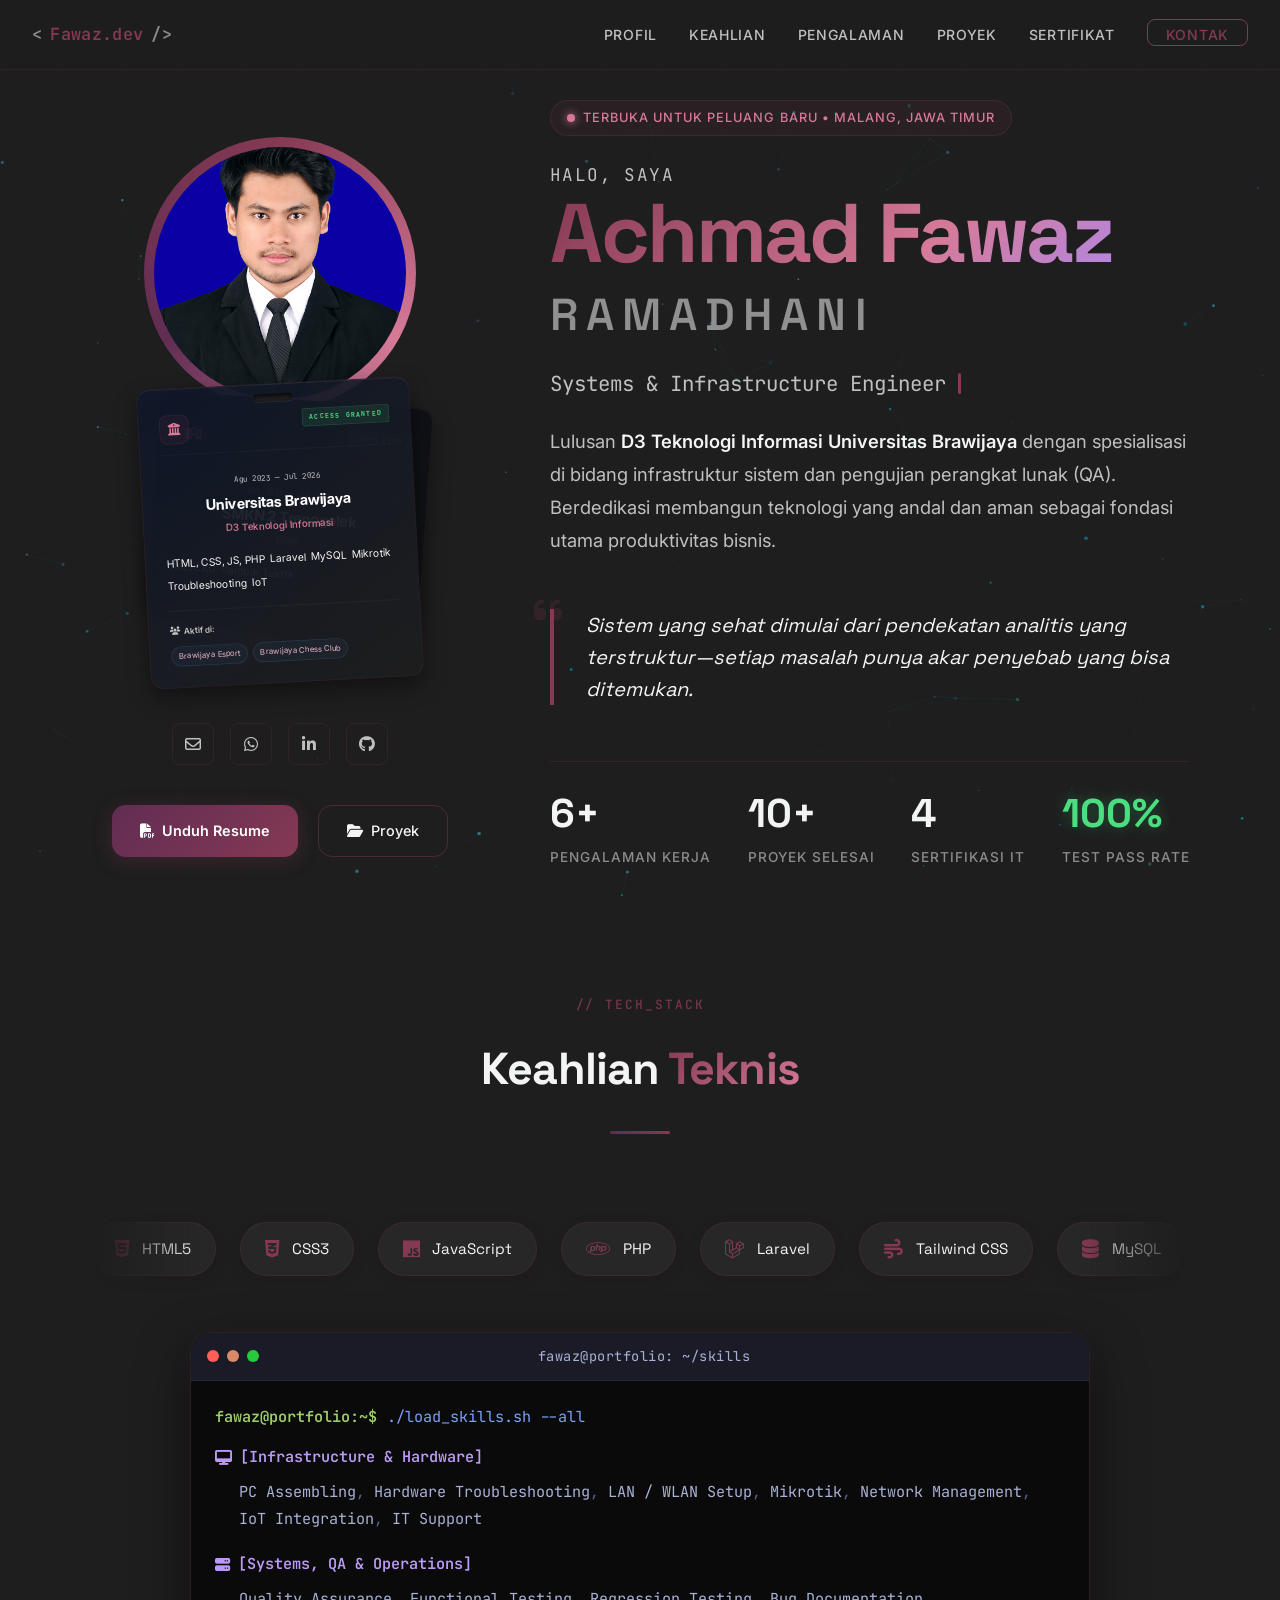
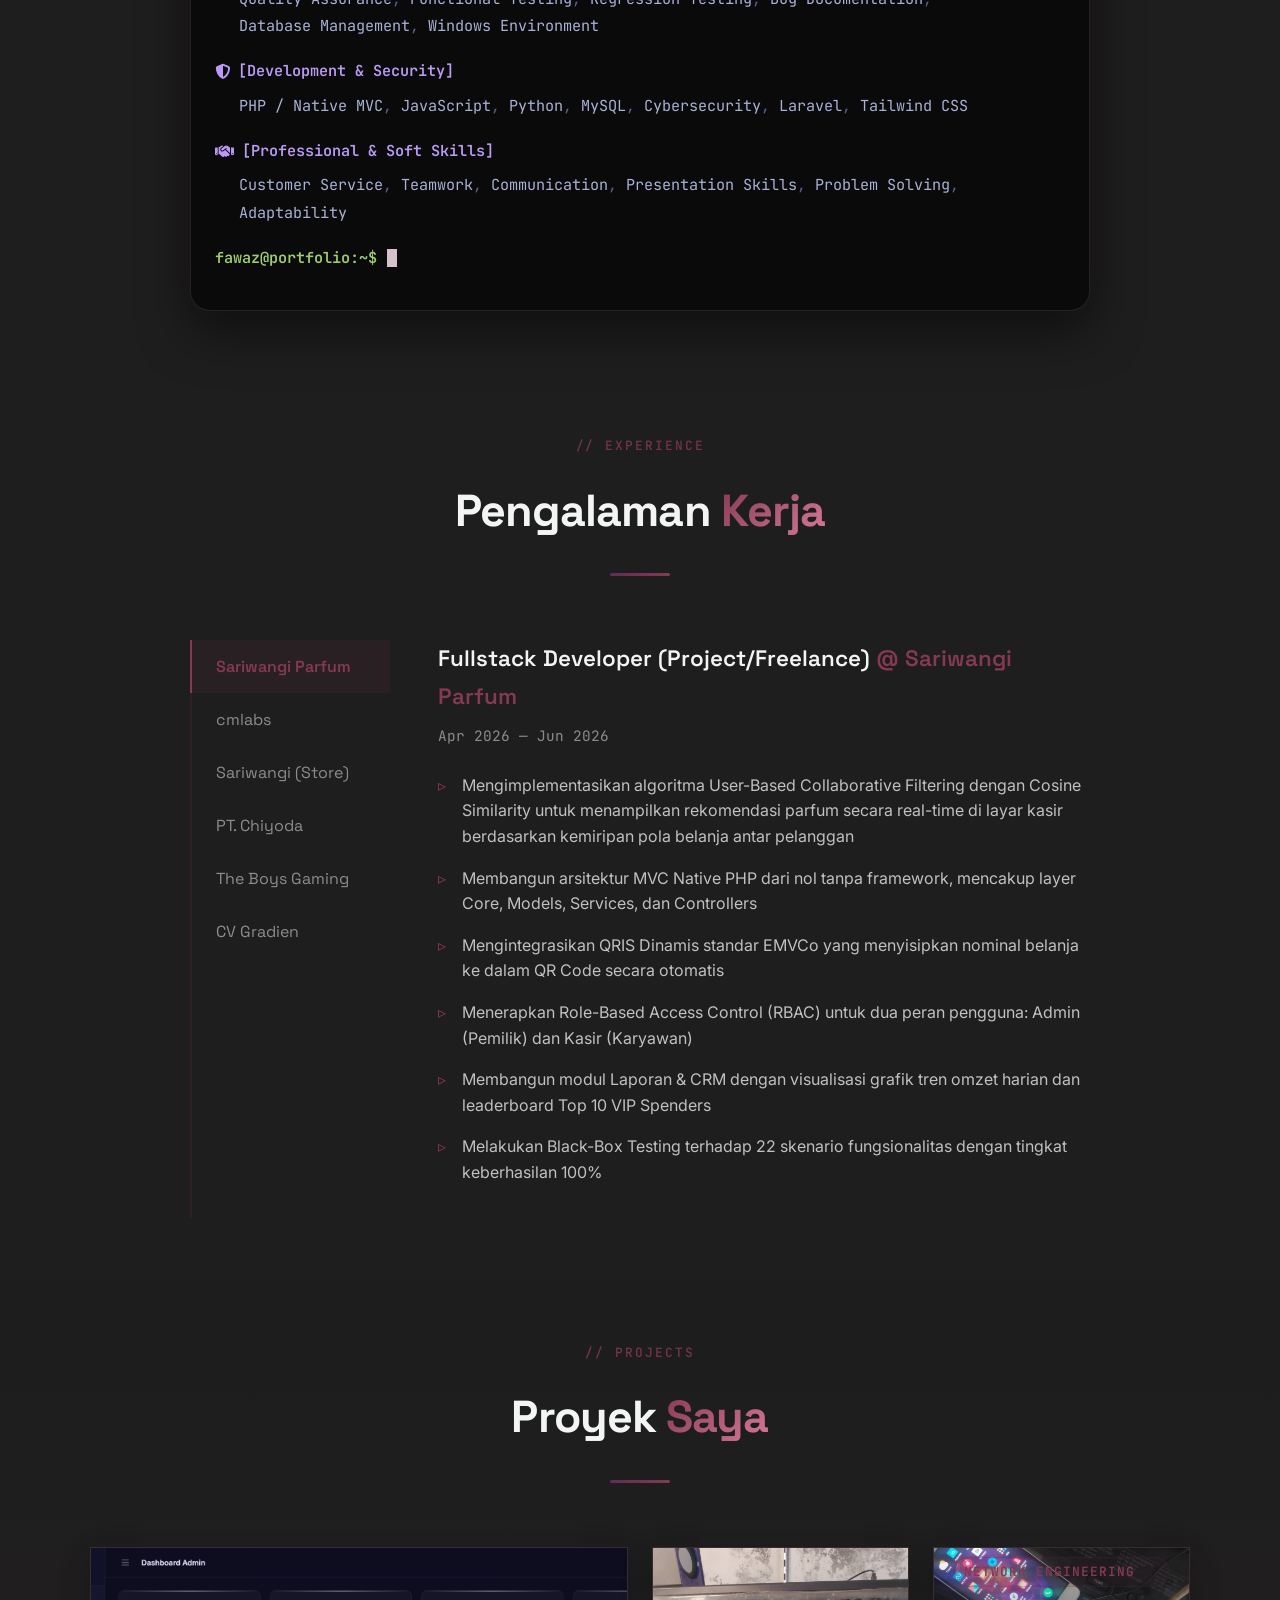
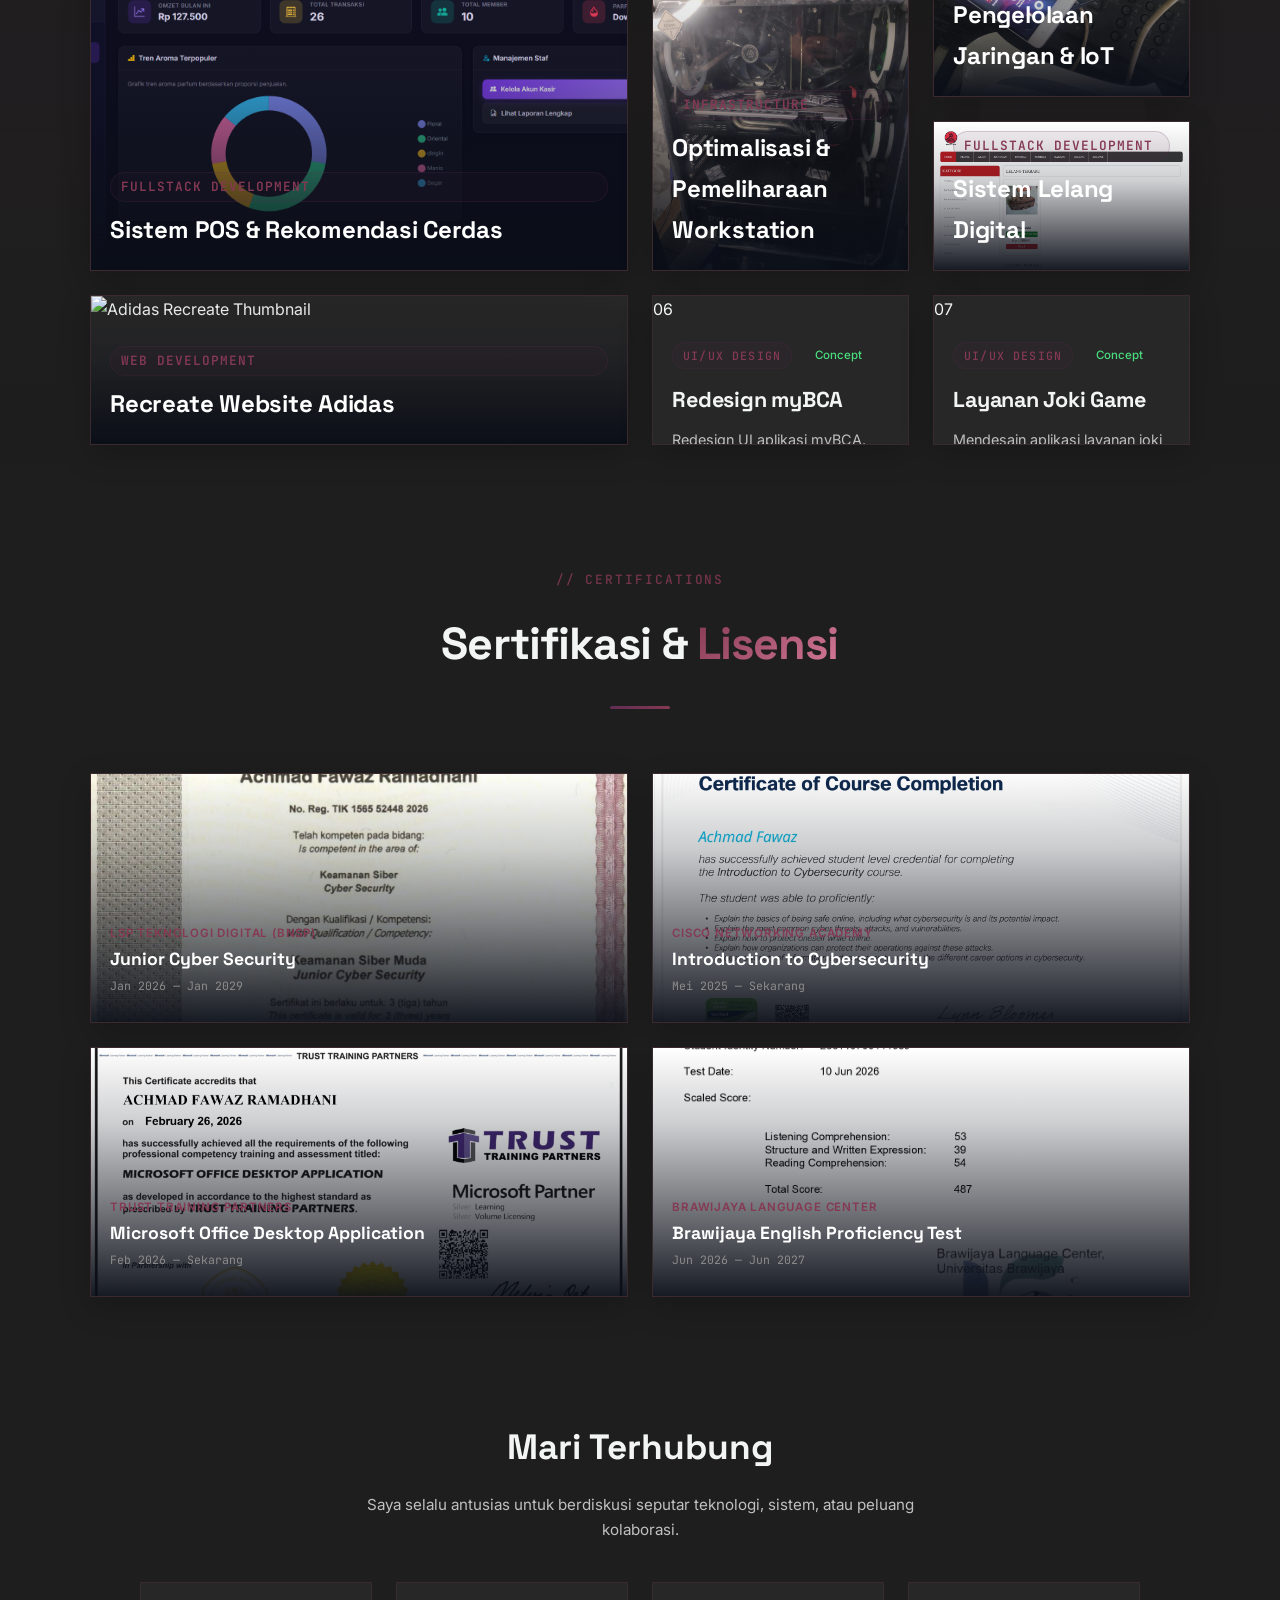
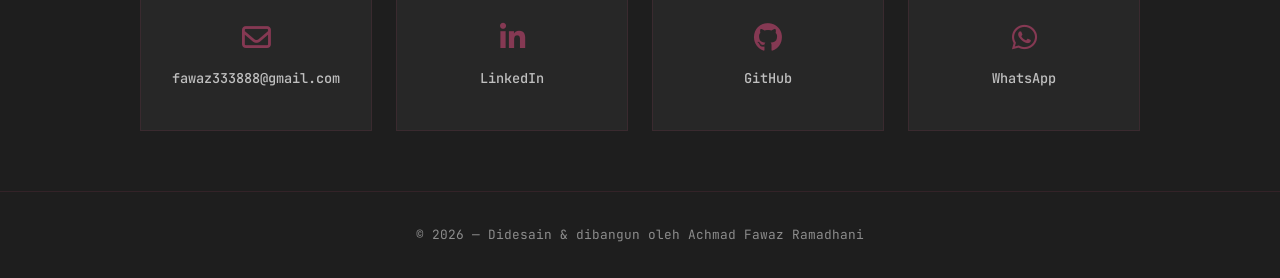
==== commit da61e2e7: "Big Update" ====
--- a/index.html
+++ b/index.html
@@ -145,7 +145,7 @@
             <a href="assets/docs/Resume.pdf" target="_blank" class="btn-primary" download>
               <i class="fa-solid fa-file-pdf"></i> Unduh Resume
             </a>
-            <a href="#projects" class="btn-outline">
+            <a href="#projects" class="btn-secondary">
               <i class="fa-solid fa-folder-open"></i> Proyek
             </a>
           </div>
@@ -153,6 +153,11 @@
 
         <!-- RIGHT: Story & Stats -->
         <div class="hero-story reveal reveal-delay-2">
+          <div class="story-badge">
+            <span class="dot" aria-hidden="true"></span>
+            Terbuka untuk Peluang Baru &bull; Malang, Jawa Timur
+          </div>
+
           <h1 class="hero-name" id="hero-name" aria-label="Achmad Fawaz Ramadhani">
             <span class="name-greeting">Halo, Saya</span>
             <span class="name-first">Achmad Fawaz</span>
@@ -162,11 +167,6 @@
           <div class="hero-title-wrapper" id="hero-title-wrapper">
             <span class="hero-title" id="typing-text" aria-live="polite"></span>
             <span class="typing-cursor" aria-hidden="true"></span>
-          </div>
-
-          <div class="story-badge">
-            <span class="dot" aria-hidden="true"></span>
-            Terbuka untuk Peluang Baru &bull; Malang, Jawa Timur
           </div>
 
           <div class="story-text">
--- a/assets/css/style.css
+++ b/assets/css/style.css
@@ -1056,9 +1056,6 @@
   /* Hero */
   .hero { padding: 90px 1.2rem 150px; min-height: auto; }
   .hero-badge { font-size: 0.7rem; padding: 6px 14px; }
-  .name-greeting { font-size: 0.8rem; }
-  .name-first { font-size: clamp(2rem, 8vw, 3rem); }
-  .name-last { font-size: clamp(1.2rem, 4vw, 1.8rem); letter-spacing: 0.12em; }
   .hero-description { font-size: 0.85rem; }
   .hero-socials { gap: 0.8rem; flex-wrap: wrap; }
   .social-link { width: 38px; height: 38px; }
@@ -1103,8 +1100,6 @@
   .hero { padding: 80px 1rem 120px; }
   .hero-actions { flex-direction: column; gap: 0.6rem; }
   .btn-primary, .btn-secondary { width: 100%; justify-content: center; padding: 12px 20px; }
-  .name-first { font-size: clamp(1.8rem, 9vw, 2.5rem); }
-  .name-last { font-size: clamp(1rem, 5vw, 1.5rem); letter-spacing: 0.1em; }
   .hero-description { font-size: 0.8rem; line-height: 1.7; }
   .hero-badge { font-size: 0.65rem; }
 
@@ -1154,8 +1149,6 @@
 /* --- Very small phone (< 360px) --- */
 @media (max-width: 360px) {
   .hero { padding: 75px 0.8rem 100px; }
-  .name-first { font-size: 1.6rem; }
-  .name-last { font-size: 0.9rem; letter-spacing: 0.08em; }
   .hero-socials { gap: 0.5rem; }
   .social-link { width: 34px; height: 34px; }
   .about-stats { grid-template-columns: 1fr 1fr; }
@@ -1834,22 +1827,184 @@
   align-self: center;
 }
 
-.hero-identity .hero-name {
-  font-size: clamp(2rem, 4vw, 3.5rem);
-  line-height: 1.1;
-  margin-bottom: 1rem;
-}
-
-.hero-identity .hero-title-wrapper {
-  margin-bottom: 2rem;
+.hero-avatar {
+  width: 260px;
+  height: 260px;
+  position: relative;
+}
+
+.avatar-ring {
+  position: absolute;
+  inset: -6px;
+  border-radius: 50%;
+  background: conic-gradient(var(--accent-primary), var(--accent-cyan), var(--accent-secondary), var(--accent-primary));
+  animation: spinRing 4s linear infinite;
+}
+
+@keyframes spinRing {
+  from { transform: rotate(0deg); }
+  to { transform: rotate(360deg); }
+}
+
+.avatar-inner {
+  position: absolute;
+  inset: 4px;
+  border-radius: 50%;
+  background: var(--bg-primary);
+  display: flex;
+  align-items: center;
+  justify-content: center;
+  overflow: hidden;
+}
+
+.hero-name {
+  display: flex;
+  flex-direction: column;
+  gap: 0.1rem;
+  margin-bottom: 0.8rem;
+}
+
+.name-greeting {
+  font-size: clamp(0.9rem, 1.8vw, 1.1rem);
+  font-weight: 400;
+  color: var(--text-secondary);
+  letter-spacing: 0.08em;
+  text-transform: uppercase;
+  font-family: 'JetBrains Mono', monospace;
+  margin-bottom: 0.2rem;
+}
+
+.name-first {
+  font-family: 'Space Grotesk', sans-serif;
+  font-size: clamp(2.8rem, 6.5vw, 5.5rem);
+  font-weight: 700;
+  letter-spacing: -0.03em;
+  line-height: 0.95;
+  background: linear-gradient(135deg, var(--accent-primary) 0%, var(--accent-cyan) 60%, #a78bfa 100%);
+  -webkit-background-clip: text;
+  -webkit-text-fill-color: transparent;
+  background-clip: text;
+}
+
+.name-last {
+  font-family: 'Space Grotesk', sans-serif;
+  font-size: clamp(1.5rem, 3.5vw, 3rem);
+  font-weight: 600;
+  color: var(--text-secondary);
+  letter-spacing: 0.18em;
+  text-transform: uppercase;
+  margin-top: 0.1rem;
+  opacity: 0.7;
+}
+
+.hero-title-wrapper {
+  display: flex;
+  align-items: center;
+  gap: 12px;
+  margin-bottom: 1.5rem;
+}
+
+.hero-title {
+  font-family: 'JetBrains Mono', monospace;
+  font-size: clamp(1rem, 2.5vw, 1.3rem);
+  color: var(--text-secondary);
+  font-weight: 400;
+}
+
+.typing-cursor {
+  display: inline-block;
+  width: 3px;
+  height: 1.3em;
+  background: var(--accent-primary);
+  animation: cursorBlink 0.8s step-end infinite;
+  border-radius: 2px;
+  vertical-align: middle;
+}
+
+@keyframes cursorBlink {
+  0%, 100% { opacity: 1; }
+  50% { opacity: 0; }
 }
 
 .hero-identity .hero-socials {
+  display: flex;
   justify-content: center;
+  gap: 1rem;
   margin-bottom: 2.5rem;
 }
 
+.social-link {
+  width: 42px;
+  height: 42px;
+  display: flex;
+  align-items: center;
+  justify-content: center;
+  border: 1px solid var(--border-glass);
+  border-radius: var(--radius-sm);
+  color: var(--text-secondary);
+  text-decoration: none;
+  transition: var(--transition-smooth);
+  font-size: 1rem;
+}
+
+.social-link:hover {
+  border-color: var(--accent-primary);
+  color: var(--accent-primary);
+  background: rgba(133, 57, 83, 0.08);
+  transform: translateY(-3px);
+  box-shadow: var(--shadow-glow);
+}
+
+
+.btn-primary {
+  display: inline-flex;
+  align-items: center;
+  gap: 8px;
+  padding: 14px 28px;
+  background: linear-gradient(135deg, var(--accent-secondary), var(--accent-primary));
+  color: white;
+  text-decoration: none;
+  border-radius: var(--radius-md);
+  font-weight: 600;
+  font-size: 0.9rem;
+  transition: var(--transition-smooth);
+  box-shadow: 0 4px 20px rgba(133, 57, 83, 0.3);
+  border: none;
+  cursor: pointer;
+}
+
+.btn-primary:hover {
+  transform: translateY(-2px);
+  box-shadow: 0 8px 35px rgba(133, 57, 83, 0.5);
+  color: white;
+}
+
+.btn-secondary {
+  display: inline-flex;
+  align-items: center;
+  gap: 8px;
+  padding: 13px 28px;
+  background: transparent;
+  color: var(--text-primary);
+  text-decoration: none;
+  border-radius: var(--radius-md);
+  font-weight: 500;
+  font-size: 0.9rem;
+  border: 1px solid var(--border-glass-hover);
+  transition: var(--transition-smooth);
+  cursor: pointer;
+}
+
+.btn-secondary:hover {
+  background: rgba(133, 57, 83, 0.08);
+  border-color: var(--accent-primary);
+  color: var(--accent-primary);
+  transform: translateY(-2px);
+}
+
 .hero-identity .hero-actions {
+  display: flex;
+  flex-wrap: wrap;
   justify-content: center;
   gap: 1.2rem;
 }
@@ -1868,12 +2023,13 @@
   background: rgba(133, 57, 83, 0.1);
   border: 1px solid rgba(133, 57, 83, 0.25);
   border-radius: 100px;
-  padding: 8px 20px;
-  font-size: 0.85rem;
+  padding: 6px 16px;
+  font-size: 0.8rem;
   font-weight: 500;
   color: var(--accent-cyan);
-  letter-spacing: 0.05em;
-  margin-bottom: 2rem;
+  letter-spacing: 0.08em;
+  text-transform: uppercase;
+  margin-bottom: 1.5rem;
   align-self: flex-start;
 }
 
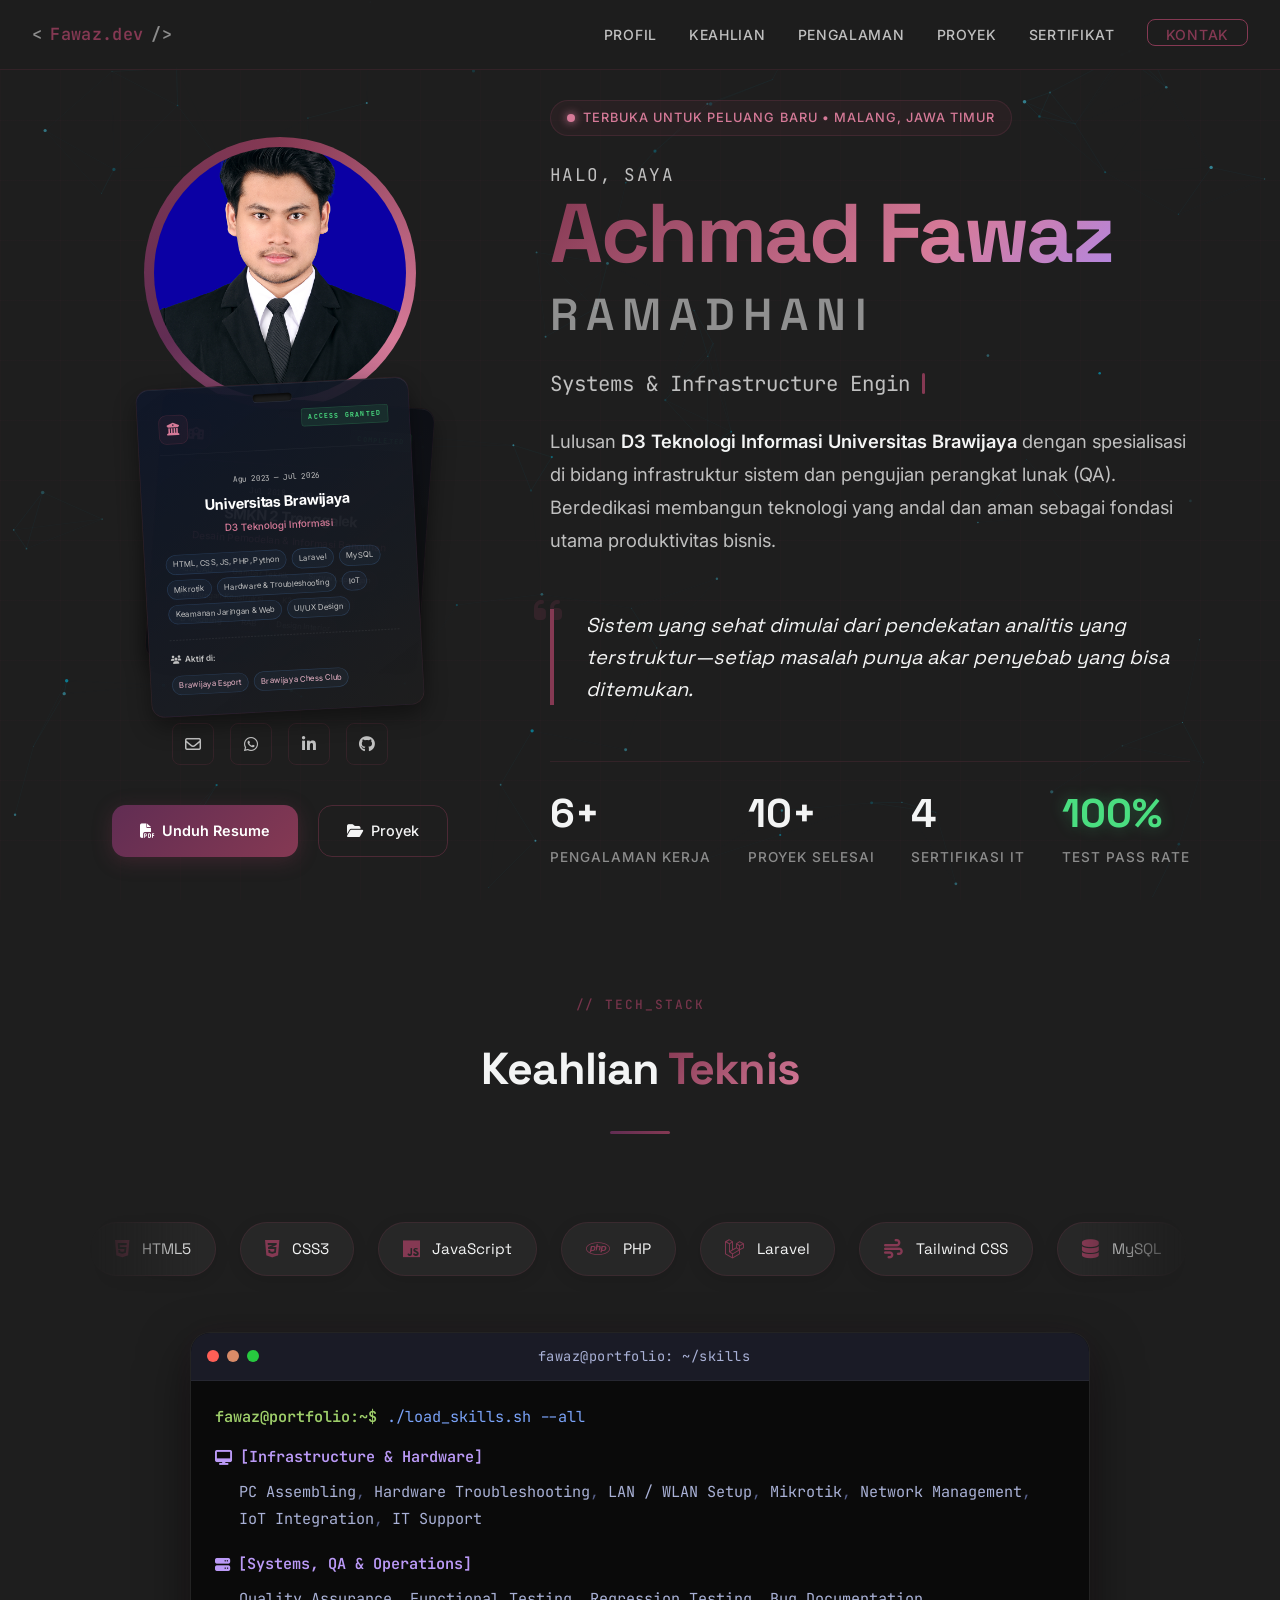
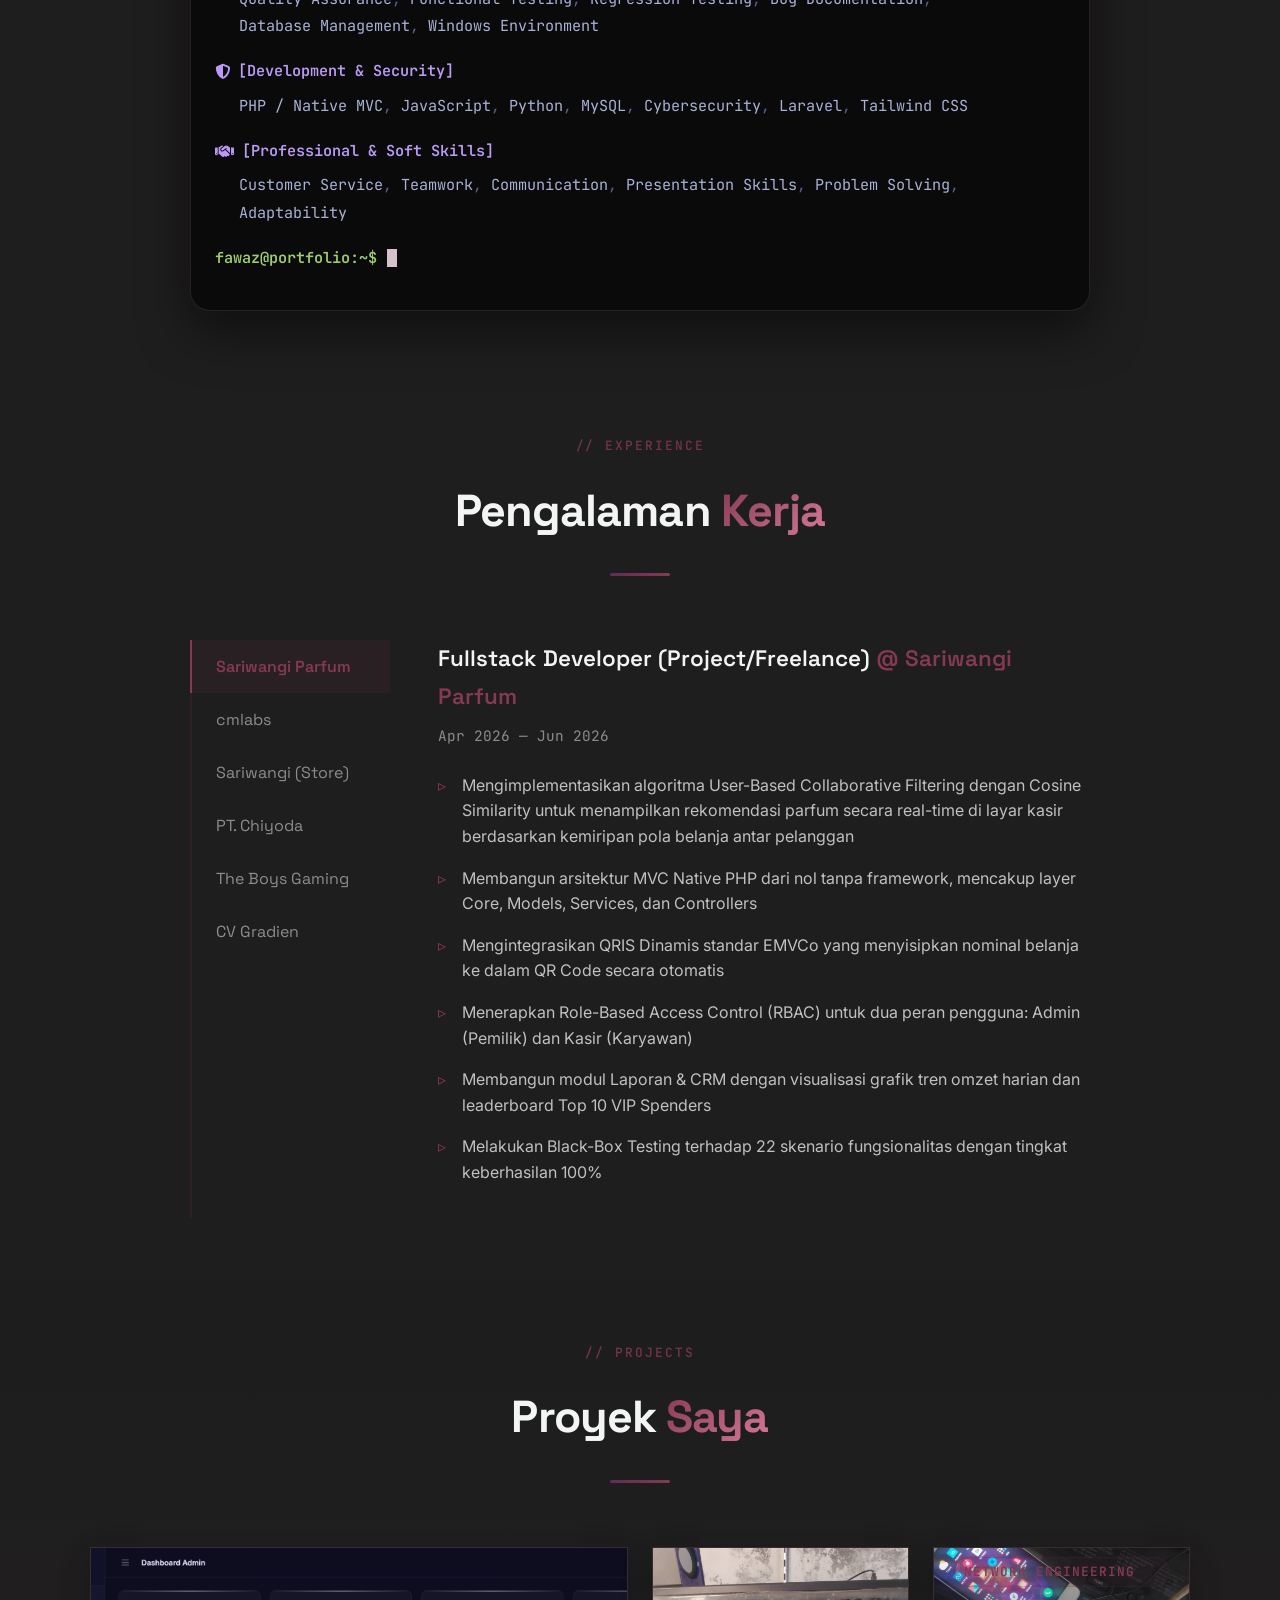
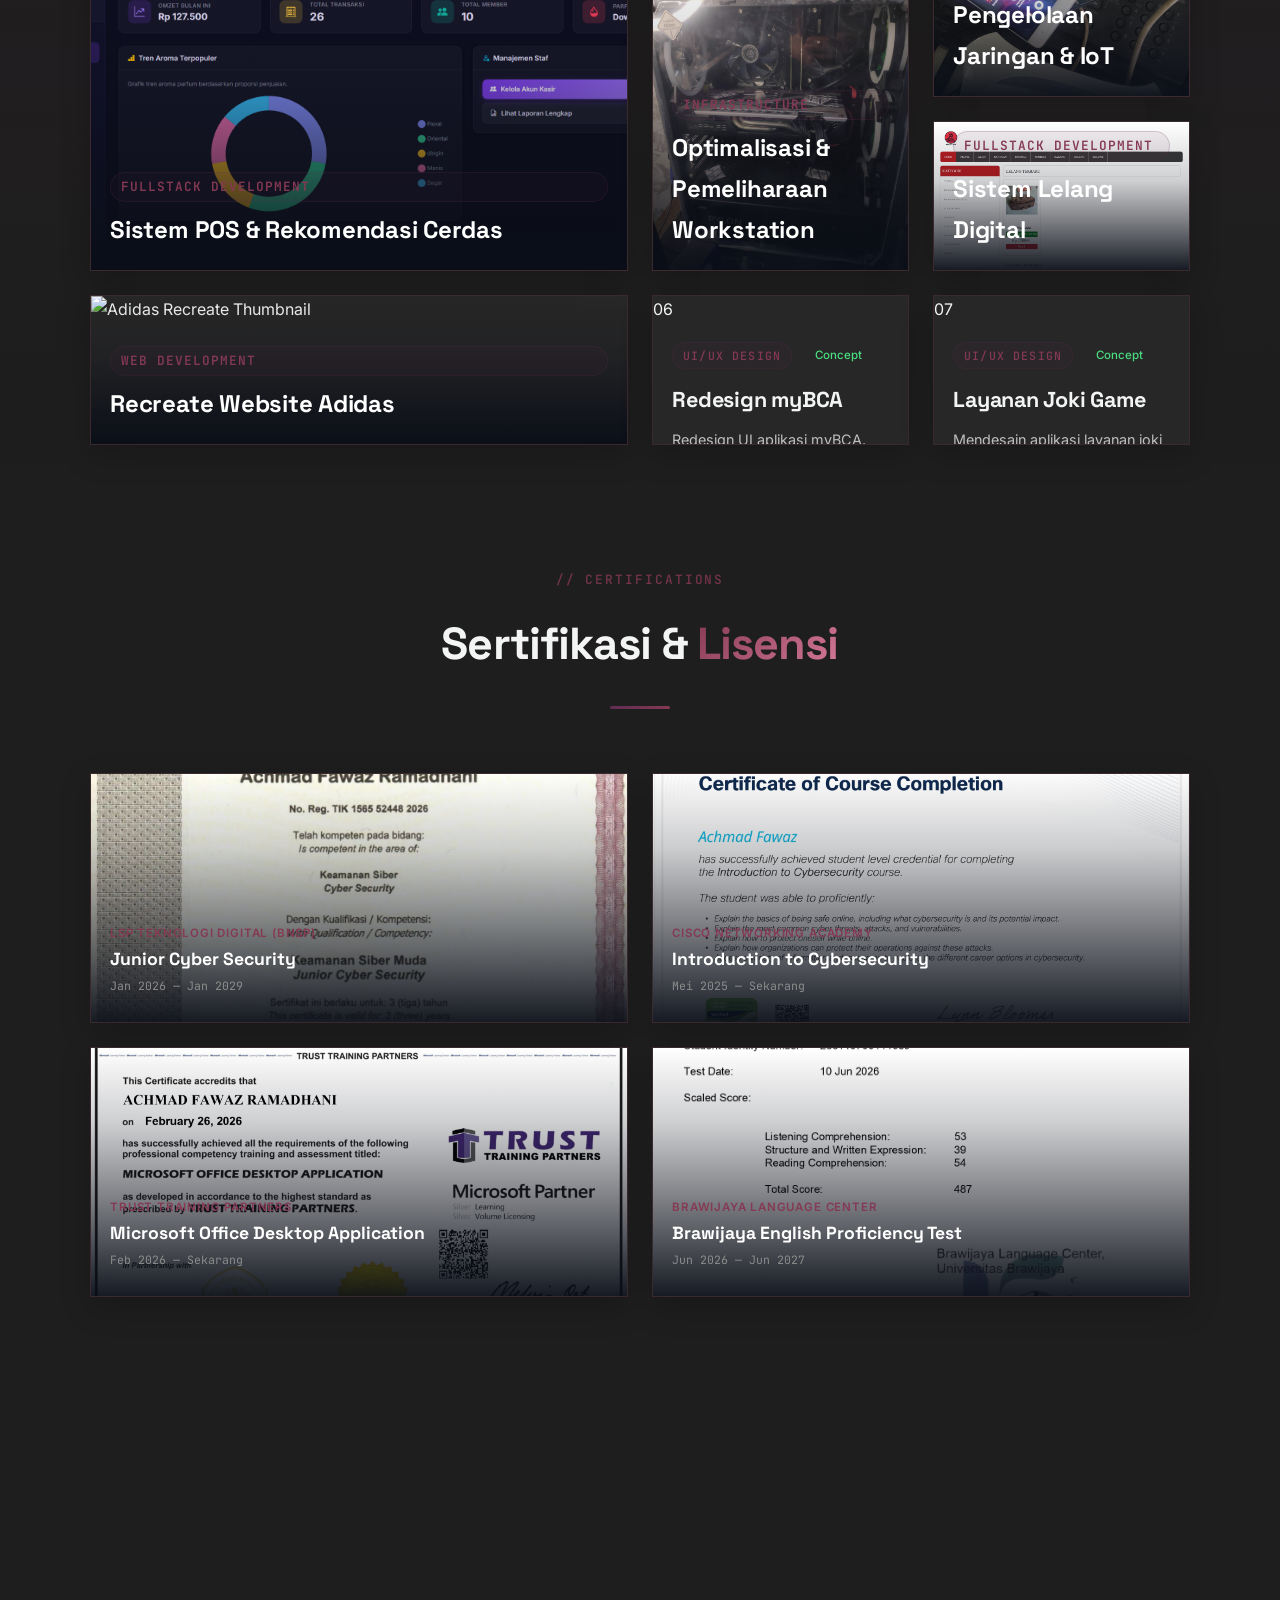
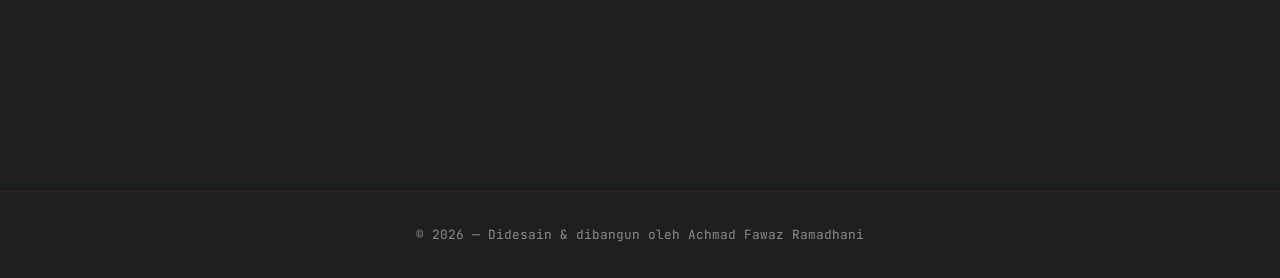
==== commit ff9acd58: "Big Update" ====
--- a/index.html
+++ b/index.html
@@ -90,12 +90,14 @@
                 <div class="id-card-major">D3 Teknologi Informasi</div>
                 
                 <div class="id-card-tags">
-                  <span class="edu-tag">HTML, CSS, JS, PHP</span>
+                  <span class="edu-tag">HTML, CSS, JS, PHP, Python</span>
                   <span class="edu-tag">Laravel</span>
                   <span class="edu-tag">MySQL</span>
                   <span class="edu-tag">Mikrotik</span>
-                  <span class="edu-tag">Troubleshooting</span>
+                  <span class="edu-tag">Hardware & Troubleshooting</span>
                   <span class="edu-tag">IoT</span>
+                  <span class="edu-tag">Keamanan Jaringan & Web</span>
+                  <span class="edu-tag">UI/UX Design</span>
                 </div>
                 
                 <div class="org-tags-wrapper">
@@ -123,11 +125,18 @@
               <div class="id-card-body">
                 <div class="id-card-period">Jul 2018 — Jun 2021</div>
                 <div class="id-card-name">SMKN 2 Trenggalek</div>
-                <div class="id-card-major">DPIB</div>
+                <div class="id-card-major">Desain Pemodelan & Informasi Bangunan</div>
                 
                 <div class="id-card-tags">
                   <span class="edu-tag">AutoCAD</span>
                   <span class="edu-tag">Gambar Teknik</span>
+                  <span class="edu-tag">Survei Lapangan</span>
+                  <span class="edu-tag">Perhitungan Konstruksi</span>
+                  <span class="edu-tag">K3</span>
+                  <span class="edu-tag">Sketchup</span>
+                  <span class="edu-tag">3D Modeling</span>
+                  <span class="edu-tag">RAB</span>
+                  <span class="edu-tag">Design Interior</span>
                 </div>
               </div>
             </div>
--- a/assets/css/style.css
+++ b/assets/css/style.css
@@ -1561,6 +1561,15 @@
   margin-bottom: 1rem;
 }
 
+.edu-tag {
+  font-size: 0.75rem;
+  color: var(--text-secondary);
+  background: rgba(96, 165, 250, 0.05);
+  border: 1px solid rgba(96, 165, 250, 0.2);
+  padding: 4px 10px;
+  border-radius: 100px;
+}
+
 /* Footer (Barcode & Stamp) */
 .id-card-footer {
   margin-top: 1.5rem;
